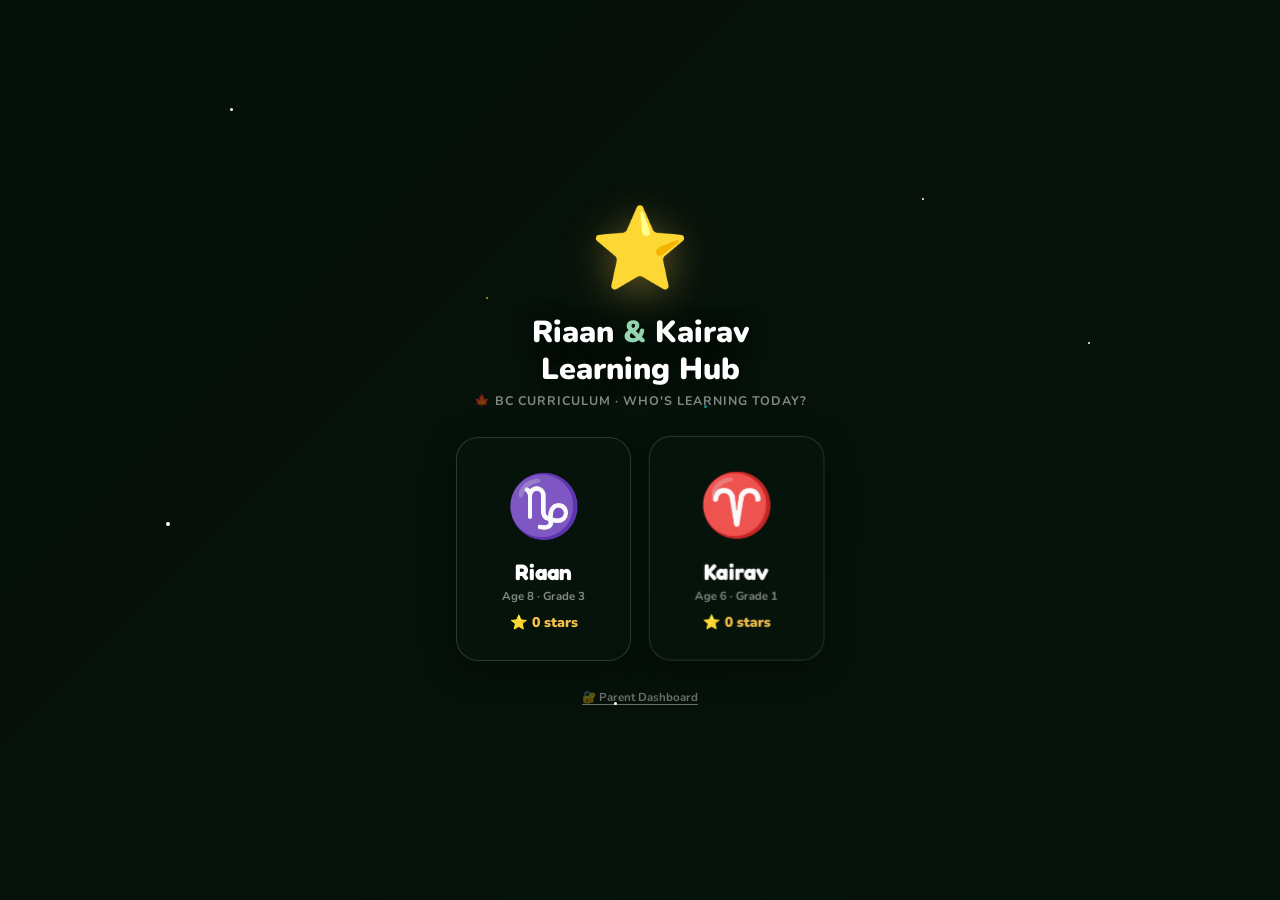
==== index.html @ 85d710cf "Remove dead legacy overlays, fix garden legend 404s, drop stale Math-duel.html - #pin and #pdash ove" ====
<!DOCTYPE html>
<html lang="en">
<head>
<meta charset="UTF-8">
<meta name="viewport" content="width=device-width, initial-scale=1.0">
<title>Riaan & Kairav Learning Hub</title>
<!-- Fonts: Nunito (body) + Fredoka (display/titles) -->
<link href="https://fonts.googleapis.com/css2?family=Nunito:wght@400;600;700;800;900&family=Fredoka:wght@400;500;600;700&display=swap" rel="stylesheet">
<!-- GSAP for spring animations + stagger -->
<script src="https://cdnjs.cloudflare.com/ajax/libs/gsap/3.12.5/gsap.min.js"></script>
<!-- canvas-confetti for celebration moments -->
<script src="https://cdn.jsdelivr.net/npm/canvas-confetti@1.9.3/dist/confetti.browser.min.js"></script>
<!-- CountUp for animated star/number counters -->
<script src="https://cdn.jsdelivr.net/npm/countup.js@2.8.0/dist/countUp.umd.js"></script>
<style>
:root {
  --sb:#0D2B1F;--teal:#2BBFB8;--teal2:#1A9990;
  --cream:#FBF7EF;--warm:#FFFCF5;--purple:#7C5CBF;
  --amber:#F6C04A;--amber2:#E8A020;--orange:#F07830;
  --pink:#E8457A;--red:#E84545;--green:#27AE60;
  --blue:#4A90D9;--text:#1A2B22;--mid:#4A6355;--light:#8AA898;
  --r:16px;--shadow:0 4px 20px rgba(0,0,0,0.25);
  --gc:rgba(12,28,18,0.58);--gb:rgba(255,255,255,0.11);--gblur:blur(14px);
}
*{box-sizing:border-box;margin:0;padding:0;-webkit-tap-highlight-color:transparent}
html,body{height:100%;overflow:hidden;font-family:'Nunito',sans-serif;color:#fff}
body{background:#0a1a10}

.bg-layer{position:fixed;inset:0;z-index:0;background-size:cover;background-position:center;background-repeat:no-repeat;transition:background-image 0.5s ease}
.bg-layer::after{content:'';position:absolute;inset:0;background:linear-gradient(135deg,rgba(4,12,6,0.48) 0%,rgba(4,12,6,0.22) 100%)}
.shell{display:flex;height:100vh;width:100vw;overflow:hidden;position:relative;z-index:1}

/* SIDEBAR */
/* ── SIDEBAR ─────────────────────────────────────── */
.sidebar{
  width:190px;min-width:190px;
  background:rgba(6,18,10,0.52);
  backdrop-filter:blur(22px);-webkit-backdrop-filter:blur(22px);
  border-right:1px solid rgba(255,255,255,0.07);
  box-shadow:2px 0 24px rgba(0,0,0,0.28),inset -1px 0 0 rgba(43,191,184,0.1);
  display:flex;flex-direction:column;position:relative;z-index:10;
}
/* subtle top-to-bottom inner gradient so top feels lighter */
.sidebar::before{
  content:'';position:absolute;inset:0;pointer-events:none;
  background:linear-gradient(180deg,rgba(43,191,184,0.06) 0%,transparent 40%,rgba(0,0,0,0.12) 100%);
  z-index:0;
}
.sb-stars{position:absolute;top:0;left:0;right:0;height:250px;pointer-events:none;z-index:1}
.star-dot{position:absolute;border-radius:50%;background:#fff;animation:twinkle var(--d,3s) ease-in-out infinite var(--dl,0s)}
@keyframes twinkle{0%,100%{opacity:.2;transform:scale(1)}50%{opacity:.9;transform:scale(1.5)}}
.sb-logo{position:relative;z-index:2;padding:20px 16px 16px;text-align:center}
.sb-logo-title{font-size:.72rem;font-weight:900;color:#fff;letter-spacing:1px;text-transform:uppercase;line-height:1.3}
.sb-logo-sub{font-size:.52rem;color:rgba(255,255,255,.38);font-weight:700;margin-top:2px}

/* NAV */
.sb-nav{position:relative;z-index:2;padding:6px 10px;flex:1;display:flex;flex-direction:column;gap:4px}
.nav-it{
  display:flex;align-items:center;gap:10px;
  padding:9px 11px;border-radius:14px;cursor:pointer;
  transition:all .22s;position:relative;
}
.nav-it:hover{background:rgba(255,255,255,.08);transform:translateX(2px)}
.nav-it.active{
  background:linear-gradient(135deg,rgba(26,153,144,.55),rgba(43,191,184,.45));
  backdrop-filter:blur(8px);
  box-shadow:0 4px 18px rgba(43,191,184,.22),inset 0 1px 0 rgba(255,255,255,.12);
}
.nav-it.active::before{
  content:'';position:absolute;left:0;top:20%;bottom:20%;
  width:3px;border-radius:0 3px 3px 0;
  background:linear-gradient(180deg,#2BBFB8,#1A9990);
  box-shadow:0 0 8px rgba(43,191,184,.6);
}
/* coloured icon boxes */
.nav-it .ni{
  width:30px;height:30px;border-radius:9px;
  display:flex;align-items:center;justify-content:center;
  font-size:1rem;flex-shrink:0;
  background:var(--ni-bg,rgba(255,255,255,.1));
  box-shadow:0 2px 8px rgba(0,0,0,.2);
  transition:transform .2s;
}
.nav-it:hover .ni{transform:scale(1.1)}
.nav-it.active .ni{box-shadow:0 2px 12px var(--ni-glow,rgba(43,191,184,.4))}
.nav-it .nl{font-size:.78rem;font-weight:800;color:rgba(255,255,255,.5);transition:color .2s}
.nav-it:hover .nl{color:rgba(255,255,255,.8)}
.nav-it.active .nl{color:#fff;text-shadow:0 1px 8px rgba(43,191,184,.3)}
.nb{margin-left:auto;background:var(--red);color:#fff;font-size:.52rem;font-weight:900;border-radius:99px;padding:2px 5px}

/* TARA BOX in sidebar */
.sb-tara{
  position:relative;z-index:2;margin:0 10px 8px;padding:12px;
  background:linear-gradient(135deg,rgba(246,192,74,.15),rgba(240,120,48,.1));
  border:1px solid rgba(246,192,74,.25);
  border-radius:16px;cursor:pointer;
  box-shadow:0 4px 16px rgba(246,192,74,.1),inset 0 1px 0 rgba(255,255,255,.08);
  transition:all .2s;
}
.sb-tara:hover{background:linear-gradient(135deg,rgba(246,192,74,.22),rgba(240,120,48,.16));transform:translateY(-1px)}
.tara-icon{font-size:1.9rem;display:block;text-align:center;animation:taraFloat 3s ease-in-out infinite;filter:drop-shadow(0 4px 10px rgba(246,192,74,.5))}
@keyframes taraFloat{0%,100%{transform:translateY(0) rotate(-3deg)}50%{transform:translateY(-6px) rotate(3deg)}}
.tara-lbl{font-size:.56rem;font-weight:900;color:var(--amber);text-align:center;margin-top:4px;text-transform:uppercase;letter-spacing:.6px}
.tara-msg{font-size:.63rem;font-weight:700;color:rgba(255,255,255,.72);text-align:center;margin-top:3px;line-height:1.45}

/* PARENT BUTTONS at bottom */
.sb-parent{
  position:relative;z-index:2;margin:0 10px 6px;padding:9px 12px;
  background:rgba(255,255,255,.07);border:1px solid rgba(255,255,255,.1);
  border-radius:12px;display:flex;align-items:center;gap:8px;
  cursor:pointer;transition:all .2s;
}
.sb-parent:hover{background:rgba(255,255,255,.13);transform:translateX(2px)}
.sb-parent span{font-size:.65rem;font-weight:800;color:rgba(255,255,255,.5)}

/* MAIN */
.main{flex:1;display:flex;flex-direction:column;overflow:hidden;min-width:0;position:relative;z-index:5}
.topbar{display:flex;align-items:center;justify-content:space-between;padding:14px 22px 10px;background:rgba(6,18,10,0.6);backdrop-filter:var(--gblur);-webkit-backdrop-filter:var(--gblur);border-bottom:1px solid rgba(255,255,255,.07);flex-shrink:0;gap:12px;position:relative;z-index:50}
.tb-left h1{font-size:1.4rem;font-weight:900;color:#fff;line-height:1.1;text-shadow:0 2px 10px rgba(0,0,0,.4)}
.tb-left p{font-size:.75rem;font-weight:700;color:rgba(255,255,255,.55);margin-top:1px}
.tb-right{display:flex;align-items:center;gap:9px}
/* ── REWARD SYSTEM ──────────────────────────────────── */

/* Goal Hero Banner */
.goal-hero{
  background:linear-gradient(135deg,rgba(8,30,16,.85),rgba(12,40,22,.9));
  border:1px solid rgba(246,192,74,.25);border-radius:20px;
  padding:0;overflow:hidden;position:relative;
  box-shadow:0 8px 32px rgba(0,0,0,.4),0 0 0 1px rgba(246,192,74,.1);
}
.goal-hero-img{
  position:absolute;inset:0;
  background-size:cover;background-position:center;
  opacity:.18;filter:blur(2px);
}
.goal-hero-body{position:relative;z-index:2;padding:20px 22px;display:flex;align-items:center;gap:18px}
.goal-hero-thumb{
  width:88px;height:78px;border-radius:14px;overflow:hidden;flex-shrink:0;
  background:rgba(255,255,255,.08);display:flex;align-items:center;justify-content:center;
  font-size:2.5rem;border:2px solid rgba(246,192,74,.25);
  box-shadow:0 4px 16px rgba(0,0,0,.4);
}
.goal-hero-thumb img{width:100%;height:100%;object-fit:cover}
.goal-hero-inf{flex:1;min-width:0}
.goal-hero-tag{font-size:.58rem;font-weight:900;color:var(--amber);text-transform:uppercase;letter-spacing:1px;margin-bottom:4px}
.goal-hero-name{font-size:1.15rem;font-weight:900;color:#fff;line-height:1.2;margin-bottom:2px}
.goal-hero-cost{font-size:.72rem;font-weight:700;color:rgba(255,255,255,.5);margin-bottom:10px}
.goal-hero-bar-bg{height:10px;background:rgba(255,255,255,.1);border-radius:99px;overflow:hidden;margin-bottom:5px}
.goal-hero-bar{height:100%;border-radius:99px;background:linear-gradient(90deg,var(--amber2),var(--amber));transition:width 1s cubic-bezier(.34,1.56,.64,1);position:relative}
.goal-hero-bar::after{content:'';position:absolute;right:0;top:0;bottom:0;width:20px;background:rgba(255,255,255,.4);border-radius:99px;animation:shimmer 1.5s ease-in-out infinite}
.goal-hero-pct{display:flex;justify-content:space-between;font-size:.68rem;font-weight:800}
.goal-hero-pct span:first-child{color:var(--amber)}
.goal-hero-pct span:last-child{color:rgba(255,255,255,.4)}
.goal-hero-switch{flex-shrink:0;text-align:center}
.goal-hero-stars{font-size:1.5rem;font-weight:900;color:var(--amber);line-height:1;margin-bottom:2px}
.goal-hero-slbl{font-size:.58rem;font-weight:700;color:rgba(255,255,255,.4)}
.goal-switch-btn{margin-top:8px;padding:6px 12px;border:1px solid rgba(255,255,255,.15);border-radius:99px;background:rgba(255,255,255,.07);color:rgba(255,255,255,.6);font-family:'Nunito',sans-serif;font-size:.62rem;font-weight:800;cursor:pointer;transition:all .2s;white-space:nowrap}
.goal-switch-btn:hover{background:rgba(255,255,255,.14);color:#fff}
.goal-celebrate{position:absolute;inset:0;z-index:10;display:none;align-items:center;justify-content:center;background:rgba(0,0,0,.6);backdrop-filter:blur(8px);border-radius:20px;flex-direction:column;gap:8px}
.goal-celebrate.show{display:flex}

/* Weekend deal badge */
.rc-weekend{position:absolute;top:7px;right:7px;background:linear-gradient(135deg,#E8457A,#F07830);color:#fff;font-size:.48rem;font-weight:900;border-radius:99px;padding:2px 7px;text-transform:uppercase;letter-spacing:.3px;animation:wkPulse 1.5s ease-in-out infinite}
@keyframes wkPulse{0%,100%{box-shadow:0 0 0 0 rgba(232,69,122,.4)}50%{box-shadow:0 0 0 4px rgba(232,69,122,0)}}

/* Limited time countdown on card */
.rc-limited-timer{font-size:.55rem;font-weight:800;color:var(--orange);margin-bottom:5px;display:flex;align-items:center;justify-content:center;gap:3px}

/* Star request button */
.star-req-btn{
  width:100%;padding:13px;border:1.5px dashed rgba(246,192,74,.35);
  border-radius:var(--r);background:rgba(246,192,74,.06);
  color:var(--amber);font-family:'Nunito',sans-serif;font-size:.82rem;
  font-weight:800;cursor:pointer;transition:all .2s;
  display:flex;align-items:center;justify-content:center;gap:8px;
}
.star-req-btn:hover{background:rgba(246,192,74,.12);border-color:rgba(246,192,74,.55)}

/* Wish request button */
.wish-req-btn{
  width:100%;padding:11px;border:1.5px dashed rgba(43,191,184,.3);
  border-radius:var(--r);background:rgba(43,191,184,.06);
  color:var(--teal);font-family:'Nunito',sans-serif;font-size:.78rem;
  font-weight:800;cursor:pointer;transition:all .2s;
  display:flex;align-items:center;justify-content:center;gap:7px;
}
.wish-req-btn:hover{background:rgba(43,191,184,.12);border-color:rgba(43,191,184,.5)}

/* Weekend deals banner */
.weekend-banner{
  background:linear-gradient(135deg,rgba(232,69,122,.2),rgba(240,120,48,.15));
  border:1px solid rgba(232,69,122,.3);border-radius:var(--r);
  padding:14px 18px;display:flex;align-items:center;gap:14px;
  animation:wkPulse 2s ease-in-out infinite;
}
.wb-ico{font-size:1.8rem;flex-shrink:0}
.wb-inf{flex:1}
.wb-ttl{font-size:.82rem;font-weight:900;color:#fff;margin-bottom:2px}
.wb-sub{font-size:.66rem;font-weight:700;color:rgba(255,255,255,.55)}
.wb-time{font-size:.72rem;font-weight:900;color:var(--pink)}

/* Notification bell badge */
.notif-count{position:absolute;top:-2px;right:-2px;width:16px;height:16px;border-radius:50%;background:var(--red);color:#fff;font-size:.48rem;font-weight:900;display:flex;align-items:center;justify-content:center;border:2px solid rgba(0,0,0,.3)}

/* Notification dropdown */
.notif-dropdown{
  position:absolute;top:calc(100% + 8px);right:0;
  background:rgba(8,24,14,.97);backdrop-filter:blur(18px);
  border:1px solid rgba(255,255,255,.1);border-radius:16px;
  width:300px;max-height:400px;overflow-y:auto;
  box-shadow:0 12px 36px rgba(0,0,0,.5);display:none;z-index:100;
}
.notif-dropdown.open{display:block}
.notif-dropdown::-webkit-scrollbar{width:3px}
.notif-dropdown::-webkit-scrollbar-thumb{background:rgba(255,255,255,.12);border-radius:99px}
.nd-hdr{padding:12px 16px 8px;display:flex;align-items:center;justify-content:space-between;border-bottom:1px solid rgba(255,255,255,.07)}
.nd-ttl{font-size:.78rem;font-weight:900;color:#fff}
.nd-clear{font-size:.62rem;font-weight:700;color:var(--teal);cursor:pointer}
.nd-item{display:flex;align-items:flex-start;gap:10px;padding:11px 16px;border-bottom:1px solid rgba(255,255,255,.05);transition:background .15s;cursor:pointer}
.nd-item:hover{background:rgba(255,255,255,.05)}
.nd-item.unread{background:rgba(43,191,184,.06)}
.nd-item:last-child{border-bottom:none}
.nd-ico{font-size:1.1rem;flex-shrink:0;margin-top:1px}
.nd-msg{font-size:.72rem;font-weight:700;color:rgba(255,255,255,.8);line-height:1.4;flex:1}
.nd-time{font-size:.58rem;font-weight:700;color:rgba(255,255,255,.3);margin-top:2px}
.nd-empty{padding:20px;text-align:center;font-size:.75rem;font-weight:700;color:rgba(255,255,255,.3)}

/* Redemption confirm popup */
.redeem-popup-cost{font-size:2rem;font-weight:900;color:var(--amber);text-align:center;margin:10px 0}
.redeem-popup-bal{font-size:.72rem;font-weight:700;color:rgba(255,255,255,.45);text-align:center;margin-bottom:14px}
.redeem-popup-after{font-size:.78rem;font-weight:800;color:var(--teal);text-align:center;margin-bottom:18px}
/* ── PROFILE ENHANCEMENTS ──────────────────────────── */
.week-stat{background:rgba(255,255,255,.05);border:1px solid rgba(255,255,255,.08);border-radius:12px;padding:12px;text-align:center;transition:all .2s}
.week-stat:hover{background:rgba(255,255,255,.09)}
.week-stat-val{font-size:1.4rem;font-weight:900;color:#fff;line-height:1}
.week-stat-lbl{font-size:.58rem;font-weight:700;color:rgba(255,255,255,.4);margin-top:4px}
.week-stat-change{font-size:.6rem;font-weight:800;margin-top:3px}
.week-stat-change.up{color:#52D08A}.week-stat-change.down{color:#F07070}.week-stat-change.same{color:rgba(255,255,255,.3)}
.subj-perf-card{border-radius:12px;padding:13px;text-align:center;position:relative;overflow:hidden}
.subj-perf-card.best{background:linear-gradient(135deg,rgba(39,174,96,.2),rgba(39,174,96,.08));border:1px solid rgba(39,174,96,.25)}
.subj-perf-card.improved{background:linear-gradient(135deg,rgba(43,191,184,.2),rgba(43,191,184,.08));border:1px solid rgba(43,191,184,.25)}
.subj-perf-card.practice{background:linear-gradient(135deg,rgba(246,192,74,.15),rgba(246,192,74,.06));border:1px solid rgba(246,192,74,.2)}
.subj-perf-card.fav{background:linear-gradient(135deg,rgba(232,69,122,.15),rgba(232,69,122,.06));border:1px solid rgba(232,69,122,.2)}
.spc-tag{font-size:.52rem;font-weight:900;text-transform:uppercase;letter-spacing:.8px;margin-bottom:6px}
.subj-perf-card.best .spc-tag{color:#52D08A}.subj-perf-card.improved .spc-tag{color:var(--teal)}.subj-perf-card.practice .spc-tag{color:var(--amber)}.subj-perf-card.fav .spc-tag{color:var(--pink)}
.spc-icon{font-size:1.6rem;margin-bottom:4px;display:block}.spc-name{font-size:.78rem;font-weight:900;color:#fff}.spc-score{font-size:.65rem;font-weight:700;color:rgba(255,255,255,.5);margin-top:2px}
.perf-pill{display:inline-flex;align-items:center;gap:5px;padding:4px 10px;border-radius:99px;font-size:.65rem;font-weight:800}
.perf-pill.strong{background:rgba(39,174,96,.18);color:#52D08A;border:1px solid rgba(39,174,96,.25)}
.perf-pill.growing{background:rgba(246,192,74,.18);color:var(--amber);border:1px solid rgba(246,192,74,.25)}
.perf-pill.needs{background:rgba(232,69,69,.14);color:#FF9090;border:1px solid rgba(232,69,69,.2)}
.stat-ring-wrap{text-align:center}
.stat-ring-label{font-size:.65rem;font-weight:800;color:rgba(255,255,255,.6);margin-top:5px}
.stat-ring-val{font-size:.7rem;font-weight:900;margin-top:1px}
.trophy-card{text-align:center;padding:10px 6px;border-radius:12px;transition:all .2s;cursor:default;position:relative}
.trophy-card.earned{background:rgba(255,255,255,.06);border:1px solid rgba(255,255,255,.1)}
.trophy-card.earned:hover{transform:translateY(-4px);background:rgba(255,255,255,.1);box-shadow:0 8px 24px rgba(0,0,0,.3)}
.trophy-card.locked{background:rgba(255,255,255,.02);border:1px solid rgba(255,255,255,.05);opacity:.4;filter:grayscale(85%)}
.trophy-img{width:56px;height:56px;object-fit:contain;display:block;margin:0 auto 6px;filter:drop-shadow(0 4px 8px rgba(0,0,0,.4))}
.trophy-card.earned .trophy-img{filter:drop-shadow(0 4px 12px rgba(246,192,74,.45))}
.trophy-name{font-size:.6rem;font-weight:900;color:#fff;line-height:1.2}.trophy-desc{font-size:.52rem;font-weight:700;color:rgba(255,255,255,.35);margin-top:2px;line-height:1.3}.trophy-date{font-size:.5rem;font-weight:700;color:var(--amber);margin-top:3px}
.journey-tl{display:flex;gap:0;align-items:flex-start;padding:8px 4px 4px;min-width:max-content}
.tl-item{display:flex;flex-direction:column;align-items:center;width:90px;position:relative}
.tl-item:not(:last-child)::after{content:'';position:absolute;top:16px;left:calc(50% + 16px);width:calc(100% - 32px);height:2px;background:rgba(255,255,255,.1)}
.tl-dot{width:32px;height:32px;border-radius:50%;display:flex;align-items:center;justify-content:center;font-size:.9rem;flex-shrink:0;z-index:1;box-shadow:0 2px 8px rgba(0,0,0,.3)}
.tl-dot.join{background:linear-gradient(135deg,var(--teal2),var(--teal))}.tl-dot.level{background:linear-gradient(135deg,var(--green),#52D08A)}.tl-dot.badge{background:linear-gradient(135deg,var(--amber2),var(--amber))}.tl-dot.streak{background:linear-gradient(135deg,#F07830,var(--orange))}.tl-dot.perfect{background:linear-gradient(135deg,var(--purple),#A88AE8)}
.tl-label{font-size:.58rem;font-weight:800;color:#fff;text-align:center;margin-top:6px;line-height:1.3}.tl-date{font-size:.5rem;font-weight:700;color:rgba(255,255,255,.3);text-align:center;margin-top:2px}
.streak-ms-next{font-size:.7rem;font-weight:700;color:rgba(255,255,255,.5);margin-bottom:8px}
.streak-ms-bar{height:8px;background:rgba(255,255,255,.08);border-radius:99px;overflow:hidden;margin:6px 0}
.streak-ms-fill{height:100%;border-radius:99px;background:linear-gradient(90deg,#F07830,var(--amber));transition:width .8s}
.streak-ms-badges{display:flex;gap:8px;margin-top:10px;flex-wrap:wrap}
.streak-ms-badge{display:flex;align-items:center;gap:5px;font-size:.62rem;font-weight:800;padding:4px 9px;border-radius:99px;background:rgba(255,255,255,.06)}
.streak-ms-badge.earned-badge{background:rgba(246,192,74,.15);color:var(--amber)}.streak-ms-badge.locked-badge{color:rgba(255,255,255,.3)}

/* ── FREDOKA DISPLAY FONT ────────────────────────────────── */
/* Applied to titles, big numbers, card headings, star counts */
.h-name, .ps-nm, .ph-nm, .ko-name, .qt-phase-name,
.week-stat-val, .ko-stat-val, .goal-hero-stars,
.tb-left h1, .card-ttl, .lvl-title, .j-ttl,
.qt-num-badge, .sc-val, .trophy-name,
.quiz-q-txt, .qr-score-num, .lh-num,
h1, h2, h3 {
  font-family: 'Fredoka', 'Nunito', sans-serif !important;
  letter-spacing: 0.2px;
}
/* Star/number counters get Fredoka too */
#h-stars, #r-bal, .goal-hero-stars, .ko-stat-val,
.week-stat-val, .qt-dp-val, #pp-str, #pp-bad, #pp-lv {
  font-family: 'Fredoka', 'Nunito', sans-serif !important;
}

/* ── GSAP ANIMATION CLASSES ─────────────────────────────── */
/* Cards start invisible — GSAP fades/slides them in */
.gsap-card-init { opacity: 0; transform: translateY(24px); }
.gsap-pop-init  { opacity: 0; transform: scale(0.8); }

/* 3D tilt on subject cards — set by JS via inline style */
.scard, .lscard { transform-style: preserve-3d; will-change: transform; }

/* Pulse ring that GSAP scales on star earn */
.star-pulse-ring {
  position: fixed; pointer-events: none; z-index: 9999;
  width: 60px; height: 60px; border-radius: 50%;
  border: 3px solid var(--amber);
  transform: scale(0); opacity: 0;
}

/* Floating +N star label that flies up on earn */
.star-earn-label {
  position: fixed; pointer-events: none; z-index: 9999;
  font-family: 'Fredoka', sans-serif;
  font-size: 1.4rem; font-weight: 700;
  color: var(--amber);
  text-shadow: 0 2px 8px rgba(0,0,0,.5);
  opacity: 0;
}

/* ── KID PIN SCREEN ──────────────────────────────── */
#kidPin{position:fixed;inset:0;z-index:1100;background:rgba(4,14,8,.88);backdrop-filter:blur(22px);display:none;flex-direction:column;align-items:center;justify-content:center;gap:18px}
.kp-av{width:80px;height:80px;border-radius:50%;border:3px solid rgba(255,255,255,.18);overflow:hidden;display:flex;align-items:center;justify-content:center;font-size:3rem;background:rgba(40,56,112,.45);box-shadow:0 0 0 6px rgba(255,255,255,.06),0 8px 24px rgba(0,0,0,.4)}
.kp-av img{width:100%;height:100%;object-fit:cover}
.kp-name{font-size:1.5rem;font-weight:900;color:#fff;text-align:center}
.kp-sub{font-size:.72rem;font-weight:700;color:rgba(255,255,255,.4);text-align:center;margin-top:-10px}
.kp-dots{display:flex;gap:14px}
.kp-dot{width:14px;height:14px;border-radius:50%;border:2px solid rgba(255,255,255,.2);transition:all .2s}
.kp-dot.on{background:var(--amber);border-color:var(--amber);box-shadow:0 0 8px rgba(246,192,74,.5)}
.kp-kp{display:grid;grid-template-columns:repeat(3,1fr);gap:10px;width:220px}
.kp-k{aspect-ratio:1;border-radius:50%;background:rgba(255,255,255,.09);border:1.5px solid rgba(255,255,255,.12);color:#fff;font-family:'Nunito',sans-serif;font-size:1.3rem;font-weight:800;cursor:pointer;display:flex;align-items:center;justify-content:center;transition:all .18s}
.kp-k:hover{background:rgba(255,255,255,.18);transform:scale(1.08)}
.kp-k:active{transform:scale(.95)}
.kp-err{color:#FF6B6B;font-size:.78rem;font-weight:800;min-height:20px;text-align:center}
.kp-err.shake{animation:kpShake .4s ease}
@keyframes kpShake{0%,100%{transform:translateX(0)}20%,60%{transform:translateX(-8px)}40%,80%{transform:translateX(8px)}}
.kp-back{font-size:.7rem;font-weight:700;color:rgba(255,255,255,.35);cursor:pointer;text-decoration:underline;text-underline-offset:3px;margin-top:4px}
.kp-back:hover{color:rgba(255,255,255,.6)}

/* ── TOPBAR PLAYER CHIP DROPDOWN ────────────────── */
.player-chip{display:flex;align-items:center;gap:7px;background:rgba(255,255,255,.1);border:1.5px solid rgba(255,255,255,.18);backdrop-filter:blur(8px);border-radius:99px;padding:5px 13px 5px 7px;cursor:pointer;position:relative;user-select:none}
.player-chip:hover{background:rgba(255,255,255,.16)}
.pc-av{width:28px;height:28px;border-radius:50%;background:rgba(43,191,184,.2);display:flex;align-items:center;justify-content:center;font-size:.95rem;overflow:hidden;flex-shrink:0}
.pc-av img{width:100%;height:100%;object-fit:cover}
.pc-nm{font-size:.78rem;font-weight:900;color:#fff}
.pc-arrow{font-size:.6rem;color:rgba(255,255,255,.45);margin-left:2px;transition:transform .2s}
.player-chip.open .pc-arrow{transform:rotate(180deg)}
.chip-dropdown{position:absolute;top:calc(100% + 8px);right:0;background:rgba(8,24,14,.96);backdrop-filter:blur(18px);border:1px solid rgba(255,255,255,.1);border-radius:14px;min-width:190px;overflow:hidden;box-shadow:0 12px 36px rgba(0,0,0,.45);display:none;z-index:100}
.player-chip.open .chip-dropdown{display:block}
.chip-dd-item{display:flex;align-items:center;gap:9px;padding:11px 14px;cursor:pointer;transition:background .15s;font-size:.78rem;font-weight:700;color:rgba(255,255,255,.7)}
.chip-dd-item:hover{background:rgba(255,255,255,.08);color:#fff}
.chip-dd-item .dd-ico{width:26px;height:26px;border-radius:50%;display:flex;align-items:center;justify-content:center;font-size:.9rem;flex-shrink:0;overflow:hidden;background:rgba(255,255,255,.1)}
.chip-dd-item .dd-ico img{width:100%;height:100%;object-fit:cover}
.chip-dd-sep{height:1px;background:rgba(255,255,255,.07);margin:2px 0}

/* ── TASK SEARCH ──────────────────────────────────── */
.task-search{display:flex;align-items:center;gap:9px;background:rgba(255,255,255,.07);border:1.5px solid rgba(255,255,255,.1);border-radius:99px;padding:8px 14px;margin-bottom:12px;transition:border-color .2s}
.task-search:focus-within{border-color:rgba(43,191,184,.4)}
.task-search input{flex:1;border:none;outline:none;background:transparent;font-family:'Nunito',sans-serif;font-size:.82rem;font-weight:700;color:#fff}
.task-search input::placeholder{color:rgba(255,255,255,.28)}
.task-search-clear{background:none;border:none;color:rgba(255,255,255,.3);cursor:pointer;font-size:.9rem;padding:0;display:none}
.task-search-clear.show{display:block}

/* ── AVATAR UPLOAD ──────────────────────────────── */
.ph-ring{width:96px;height:96px;border-radius:50%;border:2px solid rgba(255,255,255,.18);background:rgba(40,56,112,.45);display:flex;align-items:center;justify-content:center;font-size:3.3rem;flex-shrink:0;box-shadow:0 0 0 7px rgba(255,255,255,.05),0 8px 30px rgba(0,0,0,.4);position:relative;z-index:2;cursor:pointer;overflow:hidden;transition:all .2s}
.ph-ring:hover .ph-ring-overlay{opacity:1}
.ph-ring img{width:100%;height:100%;object-fit:cover;position:absolute;inset:0}
.ph-ring-emoji{position:relative;z-index:1}
.ph-ring-overlay{position:absolute;inset:0;z-index:2;background:rgba(0,0,0,.5);display:flex;align-items:center;justify-content:center;font-size:.6rem;font-weight:900;color:#fff;opacity:0;transition:opacity .2s;border-radius:50%;flex-direction:column;gap:2px}

/* ── CHANGE PIN MODAL ────────────────────────────── */
#changePinModal{position:fixed;inset:0;z-index:1700;background:rgba(0,0,0,.7);backdrop-filter:blur(12px);display:none;align-items:center;justify-content:center;padding:20px}
#changePinModal.open{display:flex}
.cpm-box{background:rgba(8,24,14,.97);border:1px solid rgba(255,255,255,.1);border-radius:22px;padding:28px 24px;width:100%;max-width:360px;text-align:center}
.cpm-title{font-size:1.05rem;font-weight:900;color:#fff;margin-bottom:4px}
.cpm-sub{font-size:.72rem;color:rgba(255,255,255,.4);font-weight:700;margin-bottom:18px}
.cpm-step{display:none}.cpm-step.active{display:block}
.cpm-dots{display:flex;gap:12px;justify-content:center;margin:14px 0}
.cpm-dot{width:12px;height:12px;border-radius:50%;border:2px solid rgba(255,255,255,.2);transition:all .2s}
.cpm-dot.on{background:var(--teal);border-color:var(--teal)}
.cpm-kp{display:grid;grid-template-columns:repeat(3,1fr);gap:9px;width:210px;margin:0 auto}
.cpm-k{aspect-ratio:1;border-radius:50%;background:rgba(255,255,255,.08);border:1.5px solid rgba(255,255,255,.1);color:#fff;font-family:'Nunito',sans-serif;font-size:1.2rem;font-weight:800;cursor:pointer;display:flex;align-items:center;justify-content:center;transition:all .15s}
.cpm-k:hover{background:rgba(255,255,255,.16);transform:scale(1.07)}
.cpm-err{color:#FF6B6B;font-size:.75rem;font-weight:800;min-height:18px;margin-top:8px}
.cpm-success{color:#90FFB0;font-size:.85rem;font-weight:800;padding:12px 0}
.player-chip .pc-av{width:28px;height:28px;border-radius:50%;background:rgba(43,191,184,.2);display:flex;align-items:center;justify-content:center;font-size:.95rem}
.player-chip .pc-nm{font-size:.78rem;font-weight:900;color:#fff}
.notif-btn{width:36px;height:36px;border-radius:50%;background:rgba(255,255,255,.1);border:1.5px solid rgba(255,255,255,.15);display:flex;align-items:center;justify-content:center;font-size:1rem;cursor:pointer;position:relative}
.notif-dot{position:absolute;top:3px;right:3px;width:7px;height:7px;border-radius:50%;background:var(--red);border:2px solid rgba(0,0,0,.3)}
.page-scroll{flex:1;overflow-y:auto;overflow-x:hidden}
.page-scroll::-webkit-scrollbar{width:4px}
.page-scroll::-webkit-scrollbar-thumb{background:rgba(255,255,255,.12);border-radius:99px}
.screen{display:none}.screen.active{display:block}

/* GLASS CARD */
.card{background:var(--gc);backdrop-filter:var(--gblur);-webkit-backdrop-filter:var(--gblur);border:1px solid var(--gb);border-radius:var(--r);padding:18px;box-shadow:var(--shadow)}
.card-hdr{display:flex;align-items:center;justify-content:space-between;margin-bottom:14px}
.card-ttl{display:flex;align-items:center;gap:7px;font-size:.8rem;font-weight:900;color:#fff;text-transform:uppercase;letter-spacing:.5px}
.card-lnk{font-size:.68rem;font-weight:800;color:var(--teal);cursor:pointer}
.card-lnk:hover{text-decoration:underline}

/* PLAYER SELECT */
#ps{position:fixed;inset:0;z-index:1000;background-image:url('https://raw.githubusercontent.com/prachi8833/Learning-Hub/main/bg-beach-FirstPage.png');background-size:cover;background-position:center;display:flex;flex-direction:column;align-items:center;justify-content:center;gap:28px;padding:40px 24px}
#ps::before{content:'';position:absolute;inset:0;background:rgba(4,14,8,.5);z-index:0}
.ps-brand,.ps-cards,.ps-par{position:relative;z-index:2}
.ps-brand{text-align:center}
.ps-tara{font-size:5rem;display:block;animation:taraFloat 3s ease-in-out infinite;filter:drop-shadow(0 8px 20px rgba(246,192,74,.4));margin-bottom:10px}
.ps-title{font-size:1.9rem;font-weight:900;color:#fff;line-height:1.2;text-shadow:0 2px 20px rgba(0,0,0,.5)}
.ps-title span{color:#95D5B2}
.ps-sub{font-size:.78rem;color:rgba(255,255,255,.5);font-weight:700;margin-top:5px;letter-spacing:1px;text-transform:uppercase}
.ps-cards{display:flex;gap:18px}
.ps-card{width:175px;background:rgba(8,22,12,.62);border:1.5px solid rgba(255,255,255,.16);border-radius:22px;padding:28px 18px;text-align:center;cursor:pointer;transition:all .25s;backdrop-filter:blur(16px);box-shadow:0 8px 32px rgba(0,0,0,.35);position:relative;z-index:3;touch-action:manipulation;-webkit-tap-highlight-color:transparent;user-select:none}
.ps-card:hover{transform:scale(1.06) translateY(-4px)}
.ps-card.r:hover{background:rgba(43,191,184,.18);border-color:var(--teal);box-shadow:0 12px 40px rgba(43,191,184,.25)}
.ps-card.k:hover{background:rgba(124,92,191,.18);border-color:var(--purple);box-shadow:0 12px 40px rgba(124,92,191,.25)}
.ps-av{font-size:3.8rem;display:block;margin-bottom:10px}
.ps-nm{font-size:1.4rem;font-weight:900;color:#fff}
.ps-gr{font-size:.72rem;font-weight:700;color:rgba(255,255,255,.5);margin-top:3px}
.ps-st{font-size:.88rem;font-weight:900;color:var(--amber);margin-top:9px}
.ps-par{color:rgba(255,255,255,.4);font-size:.72rem;font-weight:700;cursor:pointer;text-decoration:underline;text-underline-offset:3px}
.ps-par:hover{color:rgba(255,255,255,.75)}

/* HOME HERO */
.hero{padding:28px 26px 18px;position:relative}
.h-tara{position:absolute;right:22px;top:14px;width:120px;height:120px;object-fit:contain;animation:taraFloat 3s ease-in-out infinite;filter:drop-shadow(0 8px 20px rgba(0,0,0,.4));z-index:2}
.hero-cnt{position:relative;z-index:2;max-width:calc(100% - 130px)}
.h-greet{font-size:.85rem;font-weight:700;color:rgba(255,255,255,.8);margin-bottom:3px}
.h-name{font-size:2rem;font-weight:900;color:#fff;line-height:1.1;text-shadow:0 2px 16px rgba(0,0,0,.35)}
.h-sub{font-size:.78rem;font-weight:700;color:rgba(255,255,255,.7);margin-top:5px}
.h-sub b{color:var(--amber)}

/* STATS */
.stats-row{display:flex;gap:12px;padding:0 22px;margin-top:12px}
.sc{flex:1;background:var(--gc);backdrop-filter:var(--gblur);border:1px solid var(--gb);border-radius:var(--r);padding:14px 16px;display:flex;align-items:center;gap:11px;box-shadow:var(--shadow)}
.sc-ico{width:42px;height:42px;border-radius:12px;display:flex;align-items:center;justify-content:center;font-size:1.3rem;flex-shrink:0}
.sc-val{font-size:1.7rem;font-weight:900;line-height:1;color:#fff}
.sc-lbl{font-size:.66rem;font-weight:700;color:rgba(255,255,255,.5);margin-top:1px}
.sc.stars .sc-ico{background:rgba(246,192,74,.15)}
.sc.streak .sc-ico{background:rgba(240,120,48,.15)}
.sc.badges .sc-ico{background:rgba(124,92,191,.15)}

/* HOME GRID */
.hgrid{display:grid;grid-template-columns:1fr 1fr 290px;gap:14px;padding:14px 22px 22px}
.goal-card{grid-column:1/-1;display:flex;align-items:center;gap:18px;position:relative;overflow:hidden}
.goal-card::before{content:'';position:absolute;top:0;left:0;bottom:0;width:4px;background:linear-gradient(180deg,var(--amber),var(--orange));border-radius:4px 0 0 4px}
.goal-thumb{width:76px;height:66px;border-radius:12px;background:rgba(255,255,255,.08);display:flex;align-items:center;justify-content:center;font-size:2.3rem;flex-shrink:0;overflow:hidden}
.goal-thumb img{width:100%;height:100%;object-fit:cover;border-radius:12px}
.goal-inf{flex:1;min-width:0}
.goal-tag{font-size:.6rem;font-weight:900;color:var(--orange);text-transform:uppercase;letter-spacing:1px;margin-bottom:3px}
.goal-ttl{font-size:1.1rem;font-weight:900;color:#fff}
.goal-st{font-size:.74rem;font-weight:700;color:rgba(255,255,255,.55);margin-top:1px}
.goal-bar-bg{height:9px;background:rgba(255,255,255,.1);border-radius:99px;overflow:hidden;margin:9px 0 4px}
.goal-bar{height:100%;border-radius:99px;background:linear-gradient(90deg,var(--amber2),var(--amber));transition:width .8s cubic-bezier(.34,1.56,.64,1);position:relative}
.goal-bar::after{content:'';position:absolute;right:0;top:0;bottom:0;width:18px;background:rgba(255,255,255,.4);border-radius:99px;animation:shimmer 1.5s ease-in-out infinite}
@keyframes shimmer{0%,100%{opacity:0}50%{opacity:1}}
.goal-pct{font-size:.68rem;font-weight:800;color:var(--amber);display:flex;justify-content:space-between}
.goal-msg{font-size:.76rem;font-weight:800;color:var(--teal);margin-left:18px;text-align:right;max-width:180px;font-style:italic;flex-shrink:0}

/* TODAY PLAN */
.t-block{margin-bottom:12px}
.t-blk-hdr{display:flex;align-items:center;gap:8px;margin-bottom:7px}
.t-blk-ico{width:30px;height:30px;border-radius:50%;display:flex;align-items:center;justify-content:center;font-size:.95rem}
.t-blk-ico.mo{background:rgba(246,192,74,.15)}.t-blk-ico.af{background:rgba(240,120,48,.15)}.t-blk-ico.ev{background:rgba(124,92,191,.15)}
.t-blk-lbl{font-size:.68rem;font-weight:900}
.t-blk-lbl.mo{color:var(--amber)}.t-blk-lbl.af{color:var(--orange)}.t-blk-lbl.ev{color:#B39DDB}
.t-blk-time{font-size:.58rem;font-weight:700;color:rgba(255,255,255,.35);margin-left:auto}
.t-row{display:flex;align-items:center;gap:9px;padding:7px 9px;border-radius:10px;cursor:pointer;transition:background .15s;margin-bottom:3px}
.t-row:hover{background:rgba(255,255,255,.07)}
.t-chk{width:22px;height:22px;border-radius:50%;border:2px solid rgba(255,255,255,.22);display:flex;align-items:center;justify-content:center;flex-shrink:0;font-size:.65rem;transition:all .2s}
.t-chk.done{background:var(--green);border-color:var(--green);color:#fff}
.t-chk.pend{border-color:var(--amber);background:rgba(246,192,74,.12)}
.t-ico{width:26px;height:26px;border-radius:7px;background:rgba(255,255,255,.09);display:flex;align-items:center;justify-content:center;font-size:.8rem;flex-shrink:0}
.t-nm{flex:1;font-size:.77rem;font-weight:700;color:rgba(255,255,255,.85)}
.t-nm.done{color:rgba(255,255,255,.35);text-decoration:line-through}
.t-st{font-size:.65rem;font-weight:900;color:var(--amber)}
.plan-foot{margin-top:8px;padding:9px 11px;background:rgba(255,255,255,.05);border:1px solid rgba(255,255,255,.07);border-radius:10px;display:flex;align-items:center;justify-content:space-between;cursor:pointer}
.plan-foot span{font-size:.72rem;font-weight:800;color:rgba(255,255,255,.55)}

/* PATH CARD */
.path-card{
  background:rgba(4,16,10,0.35);
  backdrop-filter:blur(2px);-webkit-backdrop-filter:blur(2px);
  border:1px solid rgba(43,191,184,.2);
  overflow:hidden;position:relative;
}
/* Ocean shimmer overlay inside the card */
.path-card::before{
  content:'';position:absolute;inset:0;pointer-events:none;z-index:0;
  background:
    linear-gradient(180deg,rgba(4,40,30,0.18) 0%,rgba(4,60,44,0.1) 50%,rgba(4,40,30,0.28) 100%);
}
.path-map{position:relative;height:210px;margin-top:8px;z-index:1}
/* SVG island map animations */
@keyframes iPulse{0%,100%{filter:drop-shadow(0 0 6px rgba(43,191,184,.5))}50%{filter:drop-shadow(0 0 14px rgba(43,191,184,.9))}}
@keyframes dotFlow{0%{stroke-dashoffset:200}100%{stroke-dashoffset:0}}
@keyframes islandFloat{0%,100%{transform:translateY(0)}50%{transform:translateY(-4px)}}
.isl-svg-wrap{cursor:pointer;transition:transform .2s}
.isl-svg-wrap:hover{transform:translateY(-4px) scale(1.06)}
.isl-svg-wrap.active-isl{animation:islandFloat 3s ease-in-out infinite}
.path-btn{width:100%;margin-top:10px;padding:11px;border:none;border-radius:13px;background:linear-gradient(135deg,var(--teal2),var(--teal));color:#fff;font-family:'Nunito',sans-serif;font-size:.82rem;font-weight:900;cursor:pointer;box-shadow:0 4px 14px rgba(43,191,184,.3);transition:all .2s;position:relative;z-index:2}
.path-btn:hover{transform:translateY(-2px)}

/* RIGHT COL */
.rcol{display:flex;flex-direction:column;gap:12px}
.wk-row{display:flex;align-items:center;gap:9px;margin-bottom:10px}
.wk-av{width:34px;height:34px;border-radius:50%;background:rgba(255,255,255,.08);display:flex;align-items:center;justify-content:center;font-size:1.1rem;border:1.5px solid rgba(255,255,255,.12)}
.wk-nm{font-size:.82rem;font-weight:800;color:#fff;flex:1}
.wk-st{font-size:.82rem;font-weight:900}
.wk-bar-bg{height:7px;background:rgba(255,255,255,.09);border-radius:99px;overflow:hidden;margin-top:4px}
.wk-bar{height:100%;border-radius:99px;transition:width .6s}
.tara-box{background:rgba(246,192,74,.1);border:1px solid rgba(246,192,74,.2);border-radius:var(--r);padding:14px 16px;display:flex;gap:11px;align-items:flex-start;backdrop-filter:var(--gblur)}
.tara-box-ico{font-size:1.8rem;flex-shrink:0;animation:taraFloat 3s ease-in-out infinite}
.tara-box-lbl{font-size:.56rem;font-weight:900;color:var(--amber);text-transform:uppercase;letter-spacing:.8px;margin-bottom:3px}
.tara-box-msg{font-size:.75rem;font-weight:700;color:rgba(255,255,255,.75);line-height:1.5}

/* ═══════════════════════════════════════════
   SUBJECT CARDS — shared style for Home + Learn
   ═══════════════════════════════════════════ */

/* Home grid wrapper */
.subj-card{grid-column:1/3}
.sg{display:grid;grid-template-columns:repeat(auto-fill,minmax(108px,1fr));gap:12px;margin-top:11px}

/* Each subject card — full-bleed image, ombre gradient border, no text label
   (the subject name is already printed on the artwork) */
.scard{
  position:relative;border-radius:16px;overflow:hidden;aspect-ratio:1/1.05;
  cursor:pointer;transition:transform .25s cubic-bezier(.34,1.56,.64,1),box-shadow .3s;
  background:rgba(8,20,12,.7);
  padding:2px;
}
.scard::before{
  content:'';position:absolute;inset:0;border-radius:16px;z-index:0;
  background:conic-gradient(from var(--ombre-angle,0deg),
    var(--sc-color,#2BBFB8) 0%,
    transparent 28%,
    transparent 72%,
    var(--sc-color,#2BBFB8) 100%);
  animation:ombreSpin 6s linear infinite;
  opacity:.55;
}
.scard::after{
  content:'';position:absolute;inset:2px;border-radius:14px;z-index:1;
  background:#0a1610;
}
@keyframes ombreSpin{
  from{--ombre-angle:0deg}
  to{--ombre-angle:360deg}
}
@property --ombre-angle{syntax:'<angle>';inherits:false;initial-value:0deg}
.scard:hover{transform:translateY(-6px) scale(1.03)}
.scard:hover::before{opacity:1;animation-duration:2.5s}

/* Image area — fills the whole card, name is baked into the art */
.scard-img{
  position:absolute;inset:2px;border-radius:14px;overflow:hidden;z-index:2;
}
.scard-img img{width:100%;height:100%;object-fit:cover;display:block;transition:transform .35s ease,filter .35s ease}
.scard:hover .scard-img img{transform:scale(1.1);filter:brightness(1.12)}
.scard-img-fallback{
  width:100%;height:100%;display:flex;align-items:center;justify-content:center;
  font-size:2.6rem;
  background:var(--sc-grad,linear-gradient(135deg,#1A9990,#2BBFB8));
}

/* Level pill — floats over bottom-right corner of the image, image has no text there */
.scard-pill{
  position:absolute;bottom:7px;right:7px;z-index:3;
  font-size:.56rem;font-weight:900;border-radius:99px;padding:3px 9px;
  background:rgba(4,12,8,.72);backdrop-filter:blur(6px);
  color:#fff;box-shadow:0 2px 8px rgba(0,0,0,.35);
  border:1px solid var(--sc-color,rgba(255,255,255,.2));
}

/* Thin progress sliver along the very bottom edge of the card */
.scard-pb{position:absolute;left:8px;right:8px;bottom:4px;height:3px;z-index:3;background:rgba(255,255,255,.18);border-radius:99px;overflow:hidden}
.scard-pf{height:100%;border-radius:99px;background:var(--sc-color,var(--teal));transition:width .6s}

/* "More" card */
.scard-more{display:flex;flex-direction:column;align-items:center;justify-content:center;aspect-ratio:1/1.05;background:rgba(255,255,255,.04);border-radius:16px;box-shadow:0 0 0 1px rgba(255,255,255,.07);cursor:pointer;transition:all .2s}
.scard-more:hover{background:rgba(255,255,255,.08);transform:translateY(-3px)}
.scard-more span{font-size:1.4rem;opacity:.5;margin-bottom:4px}
.scard-more p{font-size:.62rem;font-weight:800;color:rgba(255,255,255,.4)}

/* ═══════════════════════
   LEARN SCREEN subject cards (horizontal scroll)
   same ombre-border, image-only style
   ═══════════════════════ */
.isl-row{display:flex;gap:14px;overflow-x:auto;padding-bottom:12px;margin-top:11px;max-width:100%;scrollbar-width:thin;scrollbar-color:rgba(43,191,184,.45) rgba(255,255,255,.06)}
.isl-row::-webkit-scrollbar{height:6px;border-radius:99px}
.isl-row::-webkit-scrollbar-track{background:rgba(255,255,255,.06);border-radius:99px}
.isl-row::-webkit-scrollbar-thumb{background:rgba(43,191,184,.45);border-radius:99px}
.isl-row::-webkit-scrollbar-thumb:hover{background:rgba(43,191,184,.75)}

.lscard{
  flex-shrink:0;width:140px;height:148px;position:relative;border-radius:16px;
  cursor:pointer;transition:transform .25s cubic-bezier(.34,1.56,.64,1);
  padding:2px;
  z-index:0;
}
.lscard::before{
  content:'';position:absolute;inset:0;border-radius:16px;z-index:0;
  background:conic-gradient(from var(--ombre-angle,0deg),
    var(--sc-color,#2BBFB8) 0%,transparent 28%,transparent 72%,var(--sc-color,#2BBFB8) 100%);
  animation:ombreSpin 6s linear infinite;
  opacity:.55;
}
.lscard::after{content:'';position:absolute;inset:2px;border-radius:14px;z-index:1;background:#0a1610}
.lscard:hover{transform:translateY(-6px) scale(1.04)}
.lscard:hover::before{opacity:1;animation-duration:2.5s}
.lscard-img{position:absolute;inset:2px;border-radius:14px;overflow:hidden;z-index:2}
.lscard-img img{width:100%;height:100%;object-fit:cover;display:block;transition:transform .35s,filter .35s}
.lscard:hover .lscard-img img{transform:scale(1.1);filter:brightness(1.12)}
.lscard-img-fallback{width:100%;height:100%;display:flex;align-items:center;justify-content:center;font-size:2.2rem;background:var(--sc-grad,linear-gradient(135deg,#1A9990,#2BBFB8))}
.lscard-pill{
  position:absolute;bottom:7px;right:7px;z-index:3;
  font-size:.56rem;font-weight:900;border-radius:99px;padding:3px 9px;
  background:rgba(4,12,8,.72);backdrop-filter:blur(6px);
  color:#fff;box-shadow:0 2px 8px rgba(0,0,0,.35);
  border:1px solid var(--sc-color,rgba(255,255,255,.2));
}
.lscard-pb{position:absolute;left:8px;right:8px;bottom:4px;height:3px;z-index:3;background:rgba(255,255,255,.18);border-radius:99px;overflow:hidden}
.lscard-pf{height:100%;border-radius:99px;background:var(--sc-color,var(--teal))}

/* WISH LIST */
.wish-scroll{display:flex;gap:9px;overflow-x:auto;padding-bottom:3px;margin-top:11px}
.wish-scroll::-webkit-scrollbar{height:3px}
.wish-scroll::-webkit-scrollbar-thumb{background:rgba(255,255,255,.12);border-radius:99px}
.wi{flex-shrink:0;width:86px;text-align:center;cursor:pointer;transition:transform .2s}
.wi:hover{transform:translateY(-3px)}
.wi-img{width:78px;height:66px;border-radius:11px;background:rgba(255,255,255,.09);display:flex;align-items:center;justify-content:center;font-size:2rem;margin-bottom:5px;overflow:hidden;border:1.5px solid rgba(255,255,255,.1)}
.wi-img img{width:100%;height:100%;object-fit:cover;border-radius:10px}
.wi-nm{font-size:.6rem;font-weight:900;color:#fff;line-height:1.2}
.wi-co{font-size:.58rem;font-weight:800;color:var(--amber);margin-top:2px}
.wi.goal-active .wi-img{border-color:var(--teal);box-shadow:0 0 0 2px rgba(43,191,184,.35)}

/* ═══════════════════════
   TODAY'S QUEST TRAIL — visual path layout
   ═══════════════════════ */
.quest-trail-card{grid-column:1/3;grid-row:span 2;background:rgba(8,20,12,.55);position:relative;overflow:hidden}

.qt-trail-wrap{display:flex;flex-direction:column;gap:0;margin-top:8px}

/* Each row = left column (badge + line) + right column (card) */
.qt-row{display:flex;gap:12px;align-items:stretch;min-height:72px}

/* Left column: number badge on top, vertical line below */
.qt-left-col{
  display:flex;flex-direction:column;align-items:center;
  flex-shrink:0;width:44px;padding-top:2px;
}

/* Circular number badge */
.qt-num-badge{
  width:38px;height:38px;border-radius:50%;
  display:flex;align-items:center;justify-content:center;
  font-size:.82rem;font-weight:900;
  flex-shrink:0;z-index:2;position:relative;
  transition:all .3s;
}

/* Vertical connector line between stones */
.qt-vert-line{
  width:3px;flex:1;margin-top:4px;margin-bottom:4px;
  border-radius:99px;min-height:18px;
}
@keyframes qtConnFlow{
  from{background-position:0 0}
  to{background-position:0 16px}
}

/* Phase card — right side */
.qt-phase-card{
  flex:1;border-radius:16px;padding:12px 14px;
  display:flex;align-items:center;gap:12px;
  margin-bottom:10px;cursor:pointer;
  transition:transform .2s,box-shadow .2s;
}
.qt-phase-card:not([style*="opacity"]){cursor:pointer}
.qt-phase-card:hover:not([onclick=""]){transform:translateX(4px)}

/* Icon circle inside the card */
.qt-phase-icon{
  width:50px;height:50px;border-radius:50%;
  display:flex;align-items:center;justify-content:center;
  font-size:1.6rem;flex-shrink:0;
}
@keyframes qtFloat{0%,100%{transform:translateY(0)}50%{transform:translateY(-5px)}}
@keyframes qtPulseNum{0%,100%{box-shadow:0 0 0 0 rgba(246,192,74,.6)}60%{box-shadow:0 0 0 8px rgba(246,192,74,0)}}

/* Text body */
.qt-phase-body{flex:1;min-width:0}
.qt-phase-tag{font-size:.58rem;font-weight:900;text-transform:uppercase;letter-spacing:.7px;margin-bottom:2px}
.qt-phase-name{font-size:.9rem;font-weight:900;color:#fff;line-height:1.2}
.qt-phase-sub{font-size:.68rem;font-weight:700;color:rgba(255,255,255,.45);margin-top:2px}
.qt-phase-stars{font-size:.62rem;font-weight:800;color:var(--amber);margin-top:4px}

/* Action button */
.qt-phase-btn{
  flex-shrink:0;padding:8px 16px;border:none;border-radius:99px;
  font-family:'Nunito',sans-serif;font-size:.72rem;font-weight:900;
  cursor:pointer;transition:all .2s;white-space:nowrap;
}
.qt-phase-btn:hover{opacity:.85;transform:scale(1.05)}

/* Mini subject pills inside Phase 1 card */
.qt-mini-pills{display:flex;gap:5px;flex-wrap:wrap;margin-top:5px}
.qt-mini-pill{font-size:.55rem;font-weight:800;padding:2px 8px;border-radius:99px;display:flex;align-items:center;gap:3px}
.qt-mini-pill.done{background:rgba(39,174,96,.2);color:#52D08A;border:1px solid rgba(39,174,96,.3)}
.qt-mini-pill.todo{background:rgba(255,255,255,.07);color:rgba(255,255,255,.4);border:1px solid rgba(255,255,255,.1)}

/* Day progress bar */
.qt-day-progress{margin-top:6px;padding:12px 14px;border-radius:14px;background:rgba(246,192,74,.07);border:1px solid rgba(246,192,74,.18)}
.qt-dp-row{display:flex;justify-content:space-between;align-items:center;margin-bottom:7px}
.qt-dp-lbl{font-size:.7rem;font-weight:900;color:var(--amber)}
.qt-dp-val{font-size:.68rem;font-weight:800;color:rgba(255,255,255,.5)}
.qt-dp-bar-bg{height:8px;background:rgba(255,255,255,.1);border-radius:99px;overflow:hidden}
.qt-dp-bar{height:100%;border-radius:99px;background:linear-gradient(90deg,#E8A020,#F6C04A);transition:width .8s;position:relative}
.qt-dp-bar::after{content:'';position:absolute;right:0;top:0;bottom:0;width:14px;background:rgba(255,255,255,.4);border-radius:99px;animation:shimmer 1.5s ease-in-out infinite}
.qt-dp-hint{font-size:.6rem;font-weight:700;color:rgba(255,255,255,.35);margin-top:6px}

/* TODAY'S PLAN — now in sidebar, compact */
.plan-side-card .t-blk-time{display:none}
.plan-side-card .t-row{padding:5px 6px}
.plan-side-card .t-block{margin-bottom:8px}

/* ═══════════════════════
   LEARN TAB ENHANCEMENTS
   ═══════════════════════ */

/* Subject filter tabs */
.subj-filters{display:flex;gap:7px;margin-bottom:10px;flex-wrap:wrap}
.sf-tab{flex-shrink:0;padding:5px 13px;border-radius:99px;font-family:'Nunito',sans-serif;font-size:.68rem;font-weight:800;cursor:pointer;border:1.5px solid rgba(255,255,255,.1);background:rgba(255,255,255,.06);color:rgba(255,255,255,.5);transition:all .2s}
.sf-tab:hover{background:rgba(255,255,255,.11);color:rgba(255,255,255,.8)}
.sf-tab.active{background:rgba(43,191,184,.18);border-color:rgba(43,191,184,.45);color:var(--teal);box-shadow:0 2px 10px rgba(43,191,184,.15)}

/* "New" badge on subject cards */
.scard-new{position:absolute;top:6px;right:6px;z-index:10;background:linear-gradient(135deg,var(--amber2),var(--amber));color:#1A2B1E;font-size:.45rem;font-weight:900;border-radius:99px;padding:2px 6px;text-transform:uppercase;letter-spacing:.5px;box-shadow:0 2px 8px rgba(246,192,74,.4)}

/* ── GAME CARDS ─────────────────────────────────────────── */
.games-section{margin-top:18px}
.games-section .card-ttl{margin-bottom:4px}
.games-section .card-sub{font-size:.68rem;color:rgba(255,255,255,.38);font-weight:700;margin-bottom:12px}
.game-grid{display:grid;grid-template-columns:repeat(auto-fill,minmax(148px,1fr));gap:12px}
.gcard{position:relative;border-radius:18px;padding:16px 14px 14px;cursor:pointer;display:flex;flex-direction:column;gap:7px;transition:all .22s;text-decoration:none;touch-action:manipulation;-webkit-tap-highlight-color:transparent;user-select:none;overflow:hidden;border:1.5px solid rgba(255,255,255,.10)}
.gcard::before{content:'';position:absolute;inset:0;border-radius:17px;opacity:.13;background:var(--gc-accent);transition:opacity .22s}
.gcard:hover{transform:translateY(-3px) scale(1.03);border-color:var(--gc-accent)}
.gcard:hover::before{opacity:.22}
.gcard:active{transform:scale(.97)}
.gc-emoji{font-size:2rem;line-height:1;filter:drop-shadow(0 2px 6px rgba(0,0,0,.3))}
.gc-name{font-size:.78rem;font-weight:900;color:#fff;line-height:1.25}
.gc-desc{font-size:.62rem;color:rgba(255,255,255,.45);font-weight:700;line-height:1.3}
.gc-badge{position:absolute;top:8px;right:8px;font-size:.42rem;font-weight:900;border-radius:99px;padding:2px 6px;text-transform:uppercase;letter-spacing:.4px}
.gc-badge.new{background:linear-gradient(135deg,#F6C04A,#E8A020);color:#1A2B1E}
.gc-badge.hot{background:linear-gradient(135deg,#FF6B6B,#E03030);color:#fff}
.gc-badge.fav{background:linear-gradient(135deg,#2BBFB8,#1A8F8A);color:#fff}
@media(max-width:768px){.game-grid{grid-template-columns:repeat(3,1fr);gap:9px}.gcard{padding:12px 10px 10px}.gc-emoji{font-size:1.6rem}.gc-name{font-size:.7rem}.gc-desc{display:none}}

/* Tara suggestion banner */
.tara-suggest{display:flex;align-items:center;gap:13px;background:linear-gradient(135deg,rgba(43,191,184,.12),rgba(124,92,191,.1));border:1px solid rgba(43,191,184,.2);border-radius:14px;padding:13px 16px;margin-bottom:10px;position:relative;overflow:hidden;cursor:pointer;transition:all .2s}
.tara-suggest:hover{background:linear-gradient(135deg,rgba(43,191,184,.2),rgba(124,92,191,.18));transform:translateY(-2px)}
.tara-suggest::before{content:'';position:absolute;top:0;left:0;bottom:0;width:3px;background:linear-gradient(180deg,var(--teal),var(--purple));border-radius:3px 0 0 3px}
.ts-ico{font-size:2rem;flex-shrink:0;animation:taraFloat 3s ease-in-out infinite}
.ts-lbl{font-size:.55rem;font-weight:900;color:var(--teal);text-transform:uppercase;letter-spacing:.8px;margin-bottom:2px}
.ts-msg{font-size:.78rem;font-weight:800;color:#fff;line-height:1.4}
.ts-sub{font-size:.62rem;font-weight:700;color:rgba(255,255,255,.45);margin-top:2px}
.ts-btn{flex-shrink:0;padding:7px 14px;border:none;border-radius:10px;background:linear-gradient(135deg,var(--teal2),var(--teal));color:#fff;font-family:'Nunito',sans-serif;font-size:.68rem;font-weight:900;cursor:pointer;white-space:nowrap;box-shadow:0 3px 10px rgba(43,191,184,.3)}

/* Streak nudge bar */
.streak-nudge{display:flex;align-items:center;gap:11px;background:rgba(240,120,48,.1);border:1px solid rgba(240,120,48,.2);border-radius:12px;padding:10px 14px;margin-top:10px}
.sn-ico{font-size:1.3rem;flex-shrink:0}
.sn-txt{flex:1;font-size:.72rem;font-weight:800;color:rgba(255,255,255,.8)}
.sn-txt b{color:var(--orange)}
.sn-btn{flex-shrink:0;padding:5px 12px;border:none;border-radius:8px;background:var(--orange);color:#fff;font-family:'Nunito',sans-serif;font-size:.65rem;font-weight:900;cursor:pointer}

/* TASKS */
.tasks-layout{display:grid;grid-template-columns:1fr 370px;gap:18px;padding:22px}
.tleft{display:flex;flex-direction:column;gap:14px}
.tright{display:flex;flex-direction:column;gap:14px}
.daily-sum{background:linear-gradient(135deg,rgba(13,92,74,.65),rgba(43,191,184,.45));backdrop-filter:var(--gblur);border:1px solid rgba(43,191,184,.22);border-radius:var(--r);padding:18px 22px;display:flex;align-items:center;gap:14px;position:relative;overflow:hidden}
.ds-sun{font-size:2.3rem;animation:taraFloat 3s ease-in-out infinite;flex-shrink:0}
.ds-info{flex:1}
.ds-info h3{font-size:.95rem;font-weight:900;color:#fff}
.ds-info p{font-size:.74rem;color:rgba(255,255,255,.8);margin-top:1px}
.ds-bar-bg{height:7px;background:rgba(255,255,255,.2);border-radius:99px;overflow:hidden;margin-top:7px}
.ds-bar-fill{height:100%;background:rgba(255,255,255,.85);border-radius:99px;transition:width .6s}
.ds-ring{width:56px;height:56px;flex-shrink:0;position:relative}
.ds-ring svg{width:100%;height:100%;transform:rotate(-90deg)}
.ds-ring .rb{fill:none;stroke:rgba(255,255,255,.2);stroke-width:5}
.ds-ring .rf{fill:none;stroke:#fff;stroke-width:5;stroke-linecap:round;transition:stroke-dashoffset .8s}
.ds-pct{position:absolute;inset:0;display:flex;align-items:center;justify-content:center;font-size:.78rem;font-weight:900;color:#fff}
.full-task-card{background:var(--gc);backdrop-filter:var(--gblur);border:1px solid var(--gb);border-radius:var(--r);padding:18px;box-shadow:var(--shadow);flex:1}
.tb-sec{margin-bottom:14px}
.tb-hdr{display:flex;align-items:center;gap:9px;padding:9px 11px;border-radius:11px;margin-bottom:7px}
.tb-hdr.mo{background:rgba(246,192,74,.1)}.tb-hdr.le{background:rgba(43,191,184,.09)}.tb-hdr.af{background:rgba(240,120,48,.1)}.tb-hdr.ev{background:rgba(124,92,191,.1)}.tb-hdr.be{background:rgba(74,144,217,.09)}
.tb-hdr-lbl{font-size:.7rem;font-weight:900}
.tb-hdr.mo .tb-hdr-lbl{color:var(--amber)}.tb-hdr.le .tb-hdr-lbl{color:var(--teal)}.tb-hdr.af .tb-hdr-lbl{color:#FFA060}.tb-hdr.ev .tb-hdr-lbl{color:#B39DDB}.tb-hdr.be .tb-hdr-lbl{color:#90CAF9}
.tb-hdr-time{font-size:.6rem;font-weight:700;color:rgba(255,255,255,.35);margin-left:auto}
.ftrow{display:flex;align-items:center;gap:9px;padding:9px 11px;border-radius:10px;margin-bottom:5px;cursor:pointer;transition:background .15s}
.ftrow:hover{background:rgba(255,255,255,.06)}
.ftrow.done-r{opacity:.45}
.ft-ico{width:32px;height:32px;border-radius:9px;background:rgba(255,255,255,.09);display:flex;align-items:center;justify-content:center;font-size:.95rem;flex-shrink:0}
.ft-nm{flex:1;font-size:.78rem;font-weight:700;color:rgba(255,255,255,.85)}
.ft-nm.done{text-decoration:line-through;color:rgba(255,255,255,.3)}
.ft-st{font-size:.68rem;font-weight:900;color:var(--amber)}
.ft-tm{font-size:.6rem;font-weight:700;color:rgba(255,255,255,.35);min-width:42px;text-align:right}

/* CALENDAR */
.cal-card{background:var(--gc);backdrop-filter:var(--gblur);border:1px solid var(--gb);border-radius:var(--r);padding:18px;box-shadow:var(--shadow)}
.cal-nav{display:flex;align-items:center;justify-content:space-between;margin-bottom:14px}
.cal-btn{background:rgba(255,255,255,.09);border:none;border-radius:50%;width:28px;height:28px;cursor:pointer;font-size:.95rem;display:flex;align-items:center;justify-content:center;color:rgba(255,255,255,.65);transition:background .15s}
.cal-btn:hover{background:rgba(255,255,255,.16)}
.cal-month{font-size:.95rem;font-weight:900;color:#fff}
.cal-hdr{display:grid;grid-template-columns:repeat(7,1fr);gap:2px;margin-bottom:5px}
.cal-hd{text-align:center;font-size:.58rem;font-weight:900;color:rgba(255,255,255,.35);padding:2px 0}
.cal-grid{display:grid;grid-template-columns:repeat(7,1fr);gap:3px}
.cal-cell{aspect-ratio:1;border-radius:50%;display:flex;align-items:center;justify-content:center;font-size:.68rem;font-weight:700;color:rgba(255,255,255,.7);cursor:pointer;transition:all .15s;position:relative;flex-direction:column;gap:1px}
.cal-cell:hover{background:rgba(255,255,255,.09)}
.cal-cell.today{background:linear-gradient(135deg,var(--teal2),var(--teal));color:#fff;font-weight:900;box-shadow:0 0 0 3px rgba(43,191,184,.25),0 4px 14px rgba(43,191,184,.35);animation:todayPulse 2.5s ease-in-out infinite}
@keyframes todayPulse{0%,100%{box-shadow:0 0 0 3px rgba(43,191,184,.25),0 4px 14px rgba(43,191,184,.35)}50%{box-shadow:0 0 0 5px rgba(43,191,184,.15),0 4px 18px rgba(43,191,184,.5)}}
.cal-cell.other{color:rgba(255,255,255,.18)}
.cal-cell.has-dot{padding-bottom:3px}
.cal-dot{width:5px;height:5px;border-radius:50%;flex-shrink:0}
.cal-dot.p{background:var(--green);box-shadow:0 0 4px rgba(39,174,96,.6)}
.cal-dot.g{background:var(--amber);box-shadow:0 0 4px rgba(246,192,74,.6)}
.cal-dot.s{background:var(--orange);box-shadow:0 0 4px rgba(240,120,48,.6)}
.cal-dot.m{background:var(--red);box-shadow:0 0 4px rgba(232,69,69,.6)}
.cal-leg{display:flex;gap:9px;flex-wrap:wrap;margin-top:11px}
.cl-item{display:flex;align-items:center;gap:4px;font-size:.58rem;font-weight:700;color:rgba(255,255,255,.4)}
.cl-dot{width:7px;height:7px;border-radius:50%;flex-shrink:0}

/* WEEK STRIP */
.ws-card{background:var(--gc);backdrop-filter:var(--gblur);border:1px solid var(--gb);border-radius:var(--r);padding:14px 18px;box-shadow:var(--shadow)}
.ws-grid{display:grid;grid-template-columns:repeat(7,1fr);gap:5px;margin-top:9px}
.ws-day{text-align:center}
.ws-dn{font-size:.56rem;font-weight:800;color:rgba(255,255,255,.35);margin-bottom:5px}
.ws-star{width:32px;height:32px;border-radius:50%;display:flex;align-items:center;justify-content:center;margin:0 auto;font-size:.85rem;font-weight:900;color:#fff;box-shadow:0 3px 8px rgba(0,0,0,.25);transition:transform .2s}
.ws-star:hover{transform:scale(1.12)}
.ws-star.full{background:linear-gradient(135deg,var(--green),#52D08A);box-shadow:0 3px 10px rgba(39,174,96,.4)}
.ws-star.part{background:linear-gradient(135deg,var(--amber2),var(--amber));box-shadow:0 3px 10px rgba(246,192,74,.35)}
.ws-star.miss{background:linear-gradient(135deg,var(--red),#F07070);box-shadow:0 3px 10px rgba(232,69,69,.35)}
.ws-star.cur{background:linear-gradient(135deg,var(--teal2),var(--teal));box-shadow:0 3px 10px rgba(43,191,184,.4);animation:iPulse 2s infinite}
.ws-star.fut{background:rgba(255,255,255,.07);color:rgba(255,255,255,.25);box-shadow:none}
.ws-sc{font-size:.52rem;font-weight:700;color:rgba(255,255,255,.3);margin-top:3px}

/* GARDEN */
.garden-card{background:rgba(8,36,14,.62);backdrop-filter:var(--gblur);border:1px solid rgba(39,174,96,.16);border-radius:var(--r);padding:15px 18px;box-shadow:var(--shadow)}
.gc-hdr{display:flex;align-items:center;justify-content:space-between;margin-bottom:11px}
.gc-ttl{font-size:.78rem;font-weight:900;color:#7DFFB0}
.gc-sub{font-size:.6rem;font-weight:700;color:rgba(255,255,255,.4)}
.gc-cnt{font-size:.95rem;font-weight:900;color:var(--orange);display:flex;align-items:center;gap:3px}
.garden-row{display:flex;gap:6px;align-items:flex-end;justify-content:space-between}
.fp{text-align:center;flex:1}
.fp-img{width:38px;height:38px;object-fit:contain;display:block;margin:0 auto;animation:fWave var(--fd,3s) ease-in-out infinite var(--fdl,0s);filter:drop-shadow(0 4px 6px rgba(0,0,0,.4))}
.fp-img.active-plant{filter:drop-shadow(0 4px 10px rgba(43,191,184,.5));animation:fWave 2.5s ease-in-out infinite}
@keyframes fWave{0%,100%{transform:translateY(0) scale(1)}50%{transform:translateY(-5px) scale(1.05)}}
.fd{font-size:.5rem;font-weight:800;color:rgba(255,255,255,.4);margin-top:3px}
.fd.today-lbl{color:var(--teal);font-weight:900}
.gv-btn{width:100%;margin-top:11px;padding:8px;background:rgba(39,174,96,.12);border:1.5px solid rgba(39,174,96,.22);border-radius:10px;color:#7DFFB0;font-family:'Nunito',sans-serif;font-size:.7rem;font-weight:800;cursor:pointer;display:flex;align-items:center;justify-content:center;gap:5px}
.gv-btn:hover{background:rgba(39,174,96,.22)}

/* ═══════════════════════════
   GARDEN FULL MONTH MODAL
   ═══════════════════════════ */
#gardenModal{
  position:fixed;inset:0;z-index:1600;
  background:rgba(0,0,0,.72);backdrop-filter:blur(12px);
  display:none;align-items:center;justify-content:center;
  padding:20px;
}
#gardenModal.open{display:flex}
.gm-box{
  background:linear-gradient(160deg,rgba(8,30,14,.96),rgba(12,40,20,.98));
  border:1px solid rgba(39,174,96,.22);border-radius:24px;
  width:100%;max-width:560px;max-height:88vh;
  overflow-y:auto;box-shadow:0 24px 60px rgba(0,0,0,.6),0 0 0 1px rgba(39,174,96,.1);
}
.gm-box::-webkit-scrollbar{width:4px}
.gm-box::-webkit-scrollbar-thumb{background:rgba(39,174,96,.3);border-radius:99px}
.gm-hdr{
  position:sticky;top:0;z-index:2;
  padding:18px 20px 14px;
  background:linear-gradient(180deg,rgba(8,30,14,.99) 80%,transparent 100%);
  border-bottom:1px solid rgba(255,255,255,.06);
}
.gm-hdr-top{display:flex;align-items:center;justify-content:space-between;margin-bottom:10px}
.gm-title{font-size:1.05rem;font-weight:900;color:#7DFFB0;display:flex;align-items:center;gap:7px}
.gm-close{width:30px;height:30px;border-radius:50%;background:rgba(255,255,255,.08);border:none;color:rgba(255,255,255,.6);font-size:1rem;cursor:pointer;display:flex;align-items:center;justify-content:center;transition:all .2s}
.gm-close:hover{background:rgba(255,255,255,.16);color:#fff}
.gm-stats{display:flex;gap:10px;flex-wrap:wrap;margin-bottom:10px}
.gm-stat{display:flex;align-items:center;gap:5px;font-size:.68rem;font-weight:800;color:rgba(255,255,255,.65)}
.gm-stat img{width:18px;height:18px;object-fit:contain}
.gm-nav{display:flex;align-items:center;justify-content:space-between}
.gm-month{font-size:.9rem;font-weight:900;color:#fff}
.gm-nbtn{background:rgba(255,255,255,.08);border:none;border-radius:50%;width:28px;height:28px;color:rgba(255,255,255,.65);font-size:.95rem;cursor:pointer;display:flex;align-items:center;justify-content:center;transition:background .15s}
.gm-nbtn:hover{background:rgba(255,255,255,.16)}
.gm-body{padding:14px 20px 22px}
.gm-day-hdr{display:grid;grid-template-columns:repeat(7,1fr);gap:4px;margin-bottom:6px}
.gm-dh{text-align:center;font-size:.58rem;font-weight:900;color:rgba(255,255,255,.3);padding:2px 0}
.gm-grid{display:grid;grid-template-columns:repeat(7,1fr);gap:5px}
.gm-cell{
  border-radius:10px;padding:4px 2px 5px;text-align:center;
  background:rgba(255,255,255,.03);border:1px solid rgba(255,255,255,.05);
  transition:all .2s;cursor:default;position:relative;
}
.gm-cell.gm-today{
  background:rgba(43,191,184,.12);
  border-color:rgba(43,191,184,.4);
  box-shadow:0 0 10px rgba(43,191,184,.2);
}
.gm-cell.gm-other{opacity:.25}
.gm-cell.gm-has-data{background:rgba(39,174,96,.06);border-color:rgba(39,174,96,.15)}
.gm-cell img{width:32px;height:32px;object-fit:contain;display:block;margin:0 auto 2px;filter:drop-shadow(0 2px 4px rgba(0,0,0,.4))}
.gm-cell.gm-today img{filter:drop-shadow(0 2px 8px rgba(43,191,184,.5))}
.gm-day-num{font-size:.6rem;font-weight:800;color:rgba(255,255,255,.45);line-height:1}
.gm-cell.gm-today .gm-day-num{color:var(--teal);font-weight:900}
.gm-pct{font-size:.48rem;font-weight:700;color:rgba(255,255,255,.3);margin-top:1px}
.gm-legend{display:flex;gap:10px;flex-wrap:wrap;margin-top:14px;padding-top:12px;border-top:1px solid rgba(255,255,255,.06)}
.gm-leg-item{display:flex;align-items:center;gap:5px;font-size:.6rem;font-weight:700;color:rgba(255,255,255,.45)}
.gm-leg-item img{width:16px;height:16px;object-fit:contain}

/* REWARDS */
.rew-layout{padding:22px;display:flex;flex-direction:column;gap:18px}
.rew-top{display:grid;grid-template-columns:1fr 1.3fr 1fr;gap:14px}
.bal-card{background:var(--gc);backdrop-filter:var(--gblur);border:1px solid var(--gb);border-radius:var(--r);padding:18px;box-shadow:var(--shadow);text-align:center}
.bal-ico{font-size:2.4rem;display:block;margin-bottom:5px}
.bal-val{font-size:2.3rem;font-weight:900;color:var(--amber);line-height:1}
.bal-lbl{font-size:.68rem;font-weight:700;color:rgba(255,255,255,.45)}
.bal-sub{font-size:.64rem;font-weight:700;color:var(--teal);margin-top:7px}
.unlock-card{background:rgba(246,192,74,.09);border:1px solid rgba(246,192,74,.18);backdrop-filter:var(--gblur);border-radius:var(--r);padding:18px;display:flex;align-items:center;gap:12px;box-shadow:var(--shadow)}
.ul-gift{font-size:2.8rem;flex-shrink:0;animation:taraFloat 3s ease-in-out infinite}
.ul-inf .ul-ttl{font-size:.72rem;font-weight:900;color:var(--amber);text-transform:uppercase;letter-spacing:.5px;margin-bottom:5px}
.ul-bar-bg{height:9px;background:rgba(255,255,255,.09);border-radius:99px;overflow:hidden}
.ul-bar{height:100%;background:linear-gradient(90deg,var(--amber2),var(--amber));border-radius:99px}
.ul-txt{font-size:.68rem;font-weight:700;color:rgba(255,255,255,.55);margin-top:4px}
.earn-card{background:var(--gc);backdrop-filter:var(--gblur);border:1px solid var(--gb);border-radius:var(--r);padding:18px;box-shadow:var(--shadow)}
.earn-row{display:flex;align-items:center;gap:7px;margin-bottom:7px}
.earn-dot{width:7px;height:7px;border-radius:50%;flex-shrink:0}
.earn-lbl{font-size:.68rem;font-weight:700;color:rgba(255,255,255,.75);flex:1}
.earn-val{font-size:.68rem;font-weight:900;color:var(--amber)}
.cat-tabs{display:flex;gap:7px;overflow-x:auto;padding-bottom:2px}
.cat-tabs::-webkit-scrollbar{display:none}
.ctab{flex-shrink:0;padding:7px 15px;border-radius:99px;font-family:'Nunito',sans-serif;font-size:.7rem;font-weight:800;cursor:pointer;transition:all .2s;border:1.5px solid rgba(255,255,255,.12);background:rgba(255,255,255,.07);color:rgba(255,255,255,.55)}
.ctab.active{background:var(--pink);color:#fff;border-color:var(--pink);box-shadow:0 4px 14px rgba(232,69,122,.3)}
.rew-grid{display:grid;grid-template-columns:repeat(5,1fr);gap:12px}
.rc{background:var(--gc);backdrop-filter:var(--gblur);border:1px solid var(--gb);border-radius:var(--r);padding:14px 10px;box-shadow:var(--shadow);text-align:center;cursor:pointer;transition:all .2s;position:relative;overflow:hidden}
.rc:hover{transform:translateY(-4px);box-shadow:0 12px 40px rgba(0,0,0,.35)}
.rc-badge{position:absolute;top:7px;left:7px;font-size:.5rem;font-weight:900;border-radius:99px;padding:2px 7px;text-transform:uppercase}
.rc-badge.pop{background:rgba(232,69,69,.22);color:#FF9090}.rc-badge.new{background:rgba(39,174,96,.18);color:#90FFB0}
.rc-img{width:76px;height:66px;margin:7px auto 9px;display:flex;align-items:center;justify-content:center;font-size:2.8rem;border-radius:11px;background:rgba(255,255,255,.07)}
.rc-img img{width:100%;height:100%;object-fit:contain}
.rc-nm{font-size:.7rem;font-weight:900;color:#fff;margin-bottom:3px}
.rc-co{font-size:.72rem;font-weight:900;color:var(--amber);margin-bottom:9px}
.rc-btn{width:100%;padding:7px;border:none;border-radius:9px;font-family:'Nunito',sans-serif;font-size:.67rem;font-weight:900;cursor:pointer;transition:all .2s}
.rc-btn.can{background:linear-gradient(135deg,var(--pink),#F06090);color:#fff}
.rc-btn.can:hover{transform:scale(1.04)}
.rc-btn.cant{background:rgba(255,255,255,.07);color:rgba(255,255,255,.3);cursor:default}
.cd-banner{background:rgba(58,40,112,.6);backdrop-filter:var(--gblur);border:1px solid rgba(124,92,191,.22);border-radius:var(--r);padding:16px 22px;display:flex;align-items:center;gap:18px;color:#fff}
.cd-txt{flex:1}
.cd-txt h3{font-size:.9rem;font-weight:900;color:var(--amber);margin-bottom:2px}
.cd-txt p{font-size:.7rem;opacity:.75}
.cd-timer{display:flex;gap:8px;align-items:center}
.cd-unit{text-align:center}
.cd-num{background:rgba(255,255,255,.1);border:1px solid rgba(255,255,255,.14);border-radius:10px;padding:7px 12px;font-size:1.2rem;font-weight:900;min-width:44px;display:block;text-align:center}
.cd-lbl{font-size:.54rem;font-weight:700;opacity:.5;margin-top:2px;text-transform:uppercase}
.cd-sep{font-size:1.1rem;font-weight:900;opacity:.4;margin-bottom:12px}
.cd-vbtn{padding:11px 18px;background:var(--amber);color:#333;border:none;border-radius:13px;font-family:'Nunito',sans-serif;font-size:.72rem;font-weight:900;cursor:pointer;white-space:nowrap}

/* PROFILE */
.prof-hero{background:rgba(18,12,44,.58);backdrop-filter:var(--gblur);border-bottom:1px solid rgba(255,255,255,.07);padding:26px;display:flex;align-items:center;gap:22px;position:relative;overflow:hidden;min-height:170px}
.ph-ring{width:96px;height:96px;border-radius:50%;border:2px solid rgba(255,255,255,.18);background:rgba(40,56,112,.45);display:flex;align-items:center;justify-content:center;font-size:3.3rem;flex-shrink:0;box-shadow:0 0 0 7px rgba(255,255,255,.05),0 8px 30px rgba(0,0,0,.4);position:relative;z-index:2}
.ph-inf{flex:1;position:relative;z-index:2}
.ph-nm{font-size:1.9rem;font-weight:900;color:#fff}
.ph-badge{display:inline-block;background:var(--teal);color:#fff;font-size:.7rem;font-weight:900;border-radius:99px;padding:3px 11px;margin-left:9px;vertical-align:middle}
.ph-sub{font-size:.78rem;color:rgba(255,255,255,.5);margin-top:3px}
.ph-stars{font-size:1.5rem;font-weight:900;color:var(--amber);margin-top:7px}
.ph-pills{display:flex;gap:9px;margin-top:10px}
.ph-pill{background:rgba(255,255,255,.09);border:1px solid rgba(255,255,255,.1);border-radius:99px;padding:7px 14px;text-align:center}
.ph-pv{font-size:1.1rem;font-weight:900;color:#fff}
.ph-pl{font-size:.56rem;font-weight:700;color:rgba(255,255,255,.4)}
.pgrid{display:grid;grid-template-columns:1fr 1fr 1fr;gap:14px;padding:18px 22px 22px}
.jlvl{display:flex;align-items:center;gap:13px;margin:11px 0}
.lvl-hex{width:52px;height:52px;background:linear-gradient(135deg,var(--green),#52D08A);border-radius:13px;display:flex;flex-direction:column;align-items:center;justify-content:center;color:#fff;box-shadow:0 4px 14px rgba(39,174,96,.3);flex-shrink:0}
.lh-num{font-size:1.3rem;font-weight:900;line-height:1}
.lh-wd{font-size:.42rem;font-weight:800;text-transform:uppercase;letter-spacing:.3px}
.lvl-title{font-size:1rem;font-weight:900;color:#fff}
.lvl-sub{font-size:.68rem;font-weight:700;color:rgba(255,255,255,.4);margin-top:1px}
.xp-bg{height:7px;background:rgba(255,255,255,.09);border-radius:99px;overflow:hidden;margin:7px 0 3px}
.xp-fill{height:100%;background:linear-gradient(90deg,var(--green),#52D08A);border-radius:99px}
.xp-txt{font-size:.6rem;font-weight:700;color:rgba(255,255,255,.35)}
.str-row{display:flex;align-items:center;gap:9px;margin-bottom:9px}
.str-ico{font-size:.95rem;flex-shrink:0}
.str-lbl{font-size:.74rem;font-weight:700;color:rgba(255,255,255,.8);flex:1}
.str-lv{font-size:.64rem;font-weight:800;color:#B39DDB}
.about-txt{font-size:.74rem;font-weight:700;color:rgba(255,255,255,.65);line-height:1.6;margin-top:7px}
.about-em{font-size:2.8rem;margin-top:9px;text-align:center;opacity:.65}
.ach-card{grid-column:1/-1}
.ach-scroll{display:flex;gap:11px;overflow-x:auto;padding-bottom:3px;margin-top:11px}
.ach-scroll::-webkit-scrollbar{height:3px}
.ach-chip{flex-shrink:0;background:rgba(255,255,255,.06);border:1px solid rgba(255,255,255,.09);border-radius:var(--r);padding:13px 14px;text-align:center;min-width:105px;transition:all .2s;cursor:pointer}
.ach-chip:hover{transform:translateY(-3px);box-shadow:var(--shadow)}
.ach-chip.earned{background:rgba(246,192,74,.1);border-color:rgba(246,192,74,.22)}
.ac-ico{font-size:1.7rem;display:block;margin-bottom:5px}
.ac-nm{font-size:.68rem;font-weight:900;color:#fff}
.ac-ds{font-size:.57rem;font-weight:700;color:rgba(255,255,255,.4);margin-top:2px;line-height:1.3}
.pb-row{display:flex;align-items:center;gap:9px;margin-bottom:11px}
.pb-ico{width:26px;height:26px;border-radius:7px;background:rgba(255,255,255,.08);display:flex;align-items:center;justify-content:center;font-size:.85rem;flex-shrink:0}
.pb-inf{flex:1}
.pb-nm{font-size:.72rem;font-weight:800;color:rgba(255,255,255,.75);margin-bottom:3px}
.pb-bg{height:5px;background:rgba(255,255,255,.09);border-radius:99px;overflow:hidden}
.pb-fill{height:100%;border-radius:99px}
.pb-pct{font-size:.6rem;font-weight:900;color:rgba(255,255,255,.45);min-width:28px;text-align:right}
.badges-shelf{display:flex;gap:14px;align-items:flex-end;justify-content:center;margin-top:11px;padding:0 6px}
.tr-item{text-align:center}
.tr-ico{font-size:2.3rem;display:block}
.radar-card{background:rgba(40,20,90,.58);backdrop-filter:var(--gblur);border:1px solid rgba(124,92,191,.18)}
.radar-wrap{margin-top:11px;display:flex;align-items:center;justify-content:center}
.radar-q{font-size:.68rem;font-weight:700;color:rgba(255,255,255,.4);text-align:center;margin-top:10px;font-style:italic;padding:0 4px}

/* LEARN SCREEN */
.learn-layout{display:grid;grid-template-columns:1fr 310px;gap:18px;padding:22px}
.lleft{display:flex;flex-direction:column;gap:14px;min-width:0;overflow:hidden}
.lleft .card{min-width:0}
.lright{display:flex;flex-direction:column;gap:14px}
.search-bar{display:flex;align-items:center;gap:9px;background:rgba(8,22,12,.68);backdrop-filter:var(--gblur);border:1px solid rgba(255,255,255,.1);border-radius:99px;padding:9px 16px;box-shadow:var(--shadow)}
.search-bar input{flex:1;border:none;outline:none;font-family:'Nunito',sans-serif;font-size:.82rem;font-weight:700;color:#fff;background:transparent}
.search-bar input::placeholder{color:rgba(255,255,255,.28)}
.sflt{width:32px;height:32px;border-radius:50%;background:var(--purple);border:none;display:flex;align-items:center;justify-content:center;color:#fff;font-size:.85rem;cursor:pointer}
.cont-scroll{display:flex;gap:10px;overflow-x:auto;padding-bottom:3px;margin-top:11px}
.cont-scroll::-webkit-scrollbar{height:3px}
.cc{flex-shrink:0;width:175px;background:var(--gc);backdrop-filter:var(--gblur);border:1px solid var(--gb);border-radius:var(--r);padding:13px;box-shadow:var(--shadow)}
.cc-tp{font-size:.74rem;font-weight:900;color:#fff;margin-bottom:1px}
.cc-sb{font-size:.6rem;font-weight:700;color:rgba(255,255,255,.4);margin-bottom:9px}
.cc-pb{height:4px;background:rgba(255,255,255,.09);border-radius:99px;overflow:hidden;margin-bottom:5px}
.cc-pf{height:100%;border-radius:99px}
.cc-pct{font-size:.58rem;font-weight:700;color:rgba(255,255,255,.35);margin-bottom:7px}
.cc-btn{width:100%;padding:6px;border:none;border-radius:9px;font-family:'Nunito',sans-serif;font-size:.66rem;font-weight:900;cursor:pointer;transition:all .2s;color:#fff}
.cc-btn:hover{transform:scale(1.03)}
.skills-row{display:flex;gap:9px;margin-top:11px;flex-wrap:wrap}
.sk-hex{width:60px;text-align:center;cursor:pointer;transition:transform .2s}
.sk-hex:hover{transform:translateY(-3px)}
.sk-ico{width:48px;height:48px;border-radius:13px;background:rgba(255,255,255,.09);display:flex;align-items:center;justify-content:center;font-size:1.2rem;margin:0 auto 4px}
.sk-ico.lck{opacity:.28}
.sk-nm{font-size:.54rem;font-weight:800;color:rgba(255,255,255,.45);line-height:1.2;text-align:center}
.op-card{background:var(--gc);backdrop-filter:var(--gblur);border:1px solid var(--gb);border-radius:var(--r);padding:18px;box-shadow:var(--shadow);text-align:center}
.op-ring{position:relative;width:115px;height:115px;margin:11px auto}
.op-ring svg{width:100%;height:100%;transform:rotate(-90deg)}
.op-txt{position:absolute;inset:0;display:flex;flex-direction:column;align-items:center;justify-content:center}
.op-pct{font-size:1.7rem;font-weight:900;color:#B39DDB}
.op-sub{font-size:.56rem;font-weight:700;color:rgba(255,255,255,.35)}
.op-det{font-size:.7rem;font-weight:700;color:rgba(255,255,255,.5);margin-top:3px}
.op-gr{font-size:.76rem;font-weight:900;color:var(--teal);margin-top:7px}
.cl-card{background:var(--gc);backdrop-filter:var(--gblur);border:1px solid var(--gb);border-radius:var(--r);padding:16px;box-shadow:var(--shadow)}
.cl-row{display:flex;align-items:center;gap:9px;margin:9px 0}
.cl-ico{width:36px;height:36px;border-radius:10px;background:rgba(43,191,184,.14);display:flex;align-items:center;justify-content:center;font-size:1.1rem}
.cl-nm{font-size:.82rem;font-weight:900;color:#fff}
.cl-lv{font-size:.65rem;font-weight:700;color:rgba(255,255,255,.4)}
.cl-pb{height:5px;background:rgba(255,255,255,.09);border-radius:99px;overflow:hidden;margin:7px 0}
.cl-pf{height:100%;border-radius:99px;background:var(--teal)}
.cl-btn{width:100%;padding:10px;border:none;border-radius:12px;background:linear-gradient(135deg,var(--teal2),var(--teal));color:#fff;font-family:'Nunito',sans-serif;font-size:.78rem;font-weight:900;cursor:pointer;display:flex;align-items:center;justify-content:center;gap:5px;box-shadow:0 4px 14px rgba(43,191,184,.28);transition:all .2s}
.cl-btn:hover{transform:translateY(-2px)}
.streak-mini{background:var(--gc);backdrop-filter:var(--gblur);border:1px solid var(--gb);border-radius:var(--r);padding:15px;box-shadow:var(--shadow)}
.smd-row{display:grid;grid-template-columns:repeat(7,1fr);gap:3px;margin-top:9px}
.smd{aspect-ratio:1;border-radius:50%;display:flex;align-items:center;justify-content:center;font-size:.65rem}
.smd.d{background:var(--teal);color:#fff}.smd.t{background:var(--amber);color:#333}.smd.m{background:var(--red);color:#fff}.smd.f{background:rgba(255,255,255,.06)}
.rach-card{background:var(--gc);backdrop-filter:var(--gblur);border:1px solid var(--gb);border-radius:var(--r);padding:15px;box-shadow:var(--shadow)}
.ra-row{display:flex;align-items:center;gap:9px;margin-top:7px;padding:5px 0;border-bottom:1px solid rgba(255,255,255,.05)}
.ra-row:last-child{border-bottom:none}
.ra-ico{width:28px;height:28px;border-radius:50%;background:rgba(255,255,255,.09);display:flex;align-items:center;justify-content:center;font-size:.85rem;flex-shrink:0}
.ra-nm{font-size:.7rem;font-weight:800;color:#fff;flex:1}
.ra-sb{font-size:.58rem;font-weight:700;color:rgba(255,255,255,.35)}
.ra-dt{font-size:.58rem;font-weight:700;color:rgba(255,255,255,.3)}
.dg-card{background:rgba(56,36,108,.55);backdrop-filter:var(--gblur);border:1px solid rgba(124,92,191,.18);border-radius:var(--r);padding:15px;color:#fff}
.dg-ttl{font-size:.78rem;font-weight:900;color:var(--amber);margin-bottom:3px}
.dg-sub{font-size:.66rem;opacity:.65;margin-bottom:9px}
.dg-pb{height:7px;background:rgba(255,255,255,.14);border-radius:99px;overflow:hidden;margin-bottom:5px}
.dg-pf{height:100%;background:var(--amber);border-radius:99px}
.dg-cnt{font-size:.68rem;font-weight:800;opacity:.7}
.dg-gift{font-size:1.9rem;float:right;margin-top:-28px}

/* READING */
#readingScreen{position:fixed;inset:0;z-index:9999;background:rgba(8,18,12,0.92);backdrop-filter:blur(22px);display:none;flex-direction:column;overflow-y:auto;-webkit-overflow-scrolling:touch}
.rd-header{background:rgba(10,60,44,.72);backdrop-filter:blur(14px);border-bottom:1px solid rgba(255,255,255,.09);padding:18px 22px;display:flex;align-items:center;gap:14px;flex-shrink:0}
.rd-back{width:34px;height:34px;border-radius:50%;background:rgba(255,255,255,.1);border:none;color:#fff;font-size:1rem;cursor:pointer;display:flex;align-items:center;justify-content:center}
.rd-title{flex:1;color:#fff}
.rd-title h3{font-size:.95rem;font-weight:900}
.rd-title p{font-size:.68rem;opacity:.6;margin-top:1px}
.rd-stars-live{font-size:.95rem;font-weight:900;color:var(--amber)}
.rd-body{flex:1;overflow-y:auto;padding:20px 22px;max-width:680px;width:100%;margin:0 auto;display:flex;flex-direction:column;gap:16px}
.rd-passage-card{background:rgba(12,30,18,.72);backdrop-filter:blur(14px);border:1px solid rgba(43,191,184,.16);border-radius:var(--r);padding:20px;box-shadow:var(--shadow)}
.rd-passage-title{font-size:.72rem;font-weight:900;color:var(--teal);text-transform:uppercase;letter-spacing:.8px;margin-bottom:12px;display:flex;align-items:center;justify-content:space-between}
.rd-passage-text{font-size:1.1rem;font-weight:700;color:rgba(255,255,255,.9);line-height:1.9}
.rd-word{display:inline;cursor:default;padding:1px 2px;border-radius:3px;transition:background .2s}
.rd-word.correct{background:rgba(39,174,96,.28);color:#90FFB0}
.rd-word.wrong{background:rgba(232,69,69,.22);color:#FF9090;text-decoration:underline}
.rd-word.missed{background:rgba(246,192,74,.18);color:var(--amber)}
.rd-controls{display:flex;flex-direction:column;align-items:center;gap:14px}
.rd-mic-btn{width:90px;height:90px;border-radius:50%;border:none;font-size:2.2rem;cursor:pointer;transition:all .2s;display:flex;align-items:center;justify-content:center;flex-direction:column;box-shadow:0 6px 24px rgba(0,0,0,.22)}
.rd-mic-btn.ready{background:linear-gradient(135deg,var(--teal2),var(--teal));color:#fff}
.rd-mic-btn.listening{background:linear-gradient(135deg,var(--red),#F07070);color:#fff;animation:rdPulse 1s ease-in-out infinite}
.rd-mic-btn.done{background:linear-gradient(135deg,var(--green),#52D08A);color:#fff}
@keyframes rdPulse{0%,100%{box-shadow:0 6px 24px rgba(232,69,69,.3),0 0 0 0 rgba(232,69,69,.4)}50%{box-shadow:0 6px 24px rgba(232,69,69,.3),0 0 0 16px rgba(232,69,69,0)}}
.rd-mic-label{font-size:.65rem;font-weight:900;margin-top:5px;color:#fff;opacity:.85}
.rd-status{font-size:.82rem;font-weight:800;color:rgba(255,255,255,.55);text-align:center;min-height:22px}
.rd-status.listening{color:var(--red)}
.rd-results{background:rgba(12,30,18,.72);backdrop-filter:blur(14px);border:1px solid rgba(255,255,255,.09);border-radius:var(--r);padding:20px;box-shadow:var(--shadow);display:none}
.rd-results.show{display:block}
.rd-score-row{display:flex;gap:12px;margin-bottom:16px}
.rd-score-box{flex:1;background:rgba(255,255,255,.07);border-radius:var(--r);padding:14px;text-align:center}
.rd-score-val{font-size:1.8rem;font-weight:900;line-height:1;color:#fff}
.rd-score-lbl{font-size:.62rem;font-weight:700;color:rgba(255,255,255,.4);margin-top:3px}
.rd-score-box.accuracy .rd-score-val{color:var(--teal)}
.rd-score-box.stars .rd-score-val{color:var(--amber)}
.rd-score-box.words .rd-score-val{color:#B39DDB}
.rd-feedback{background:rgba(246,192,74,.09);border:1px solid rgba(246,192,74,.18);border-radius:var(--r);padding:16px;display:flex;gap:12px;margin-bottom:14px}
.rd-fb-icon{font-size:1.8rem;animation:taraFloat 3s ease-in-out infinite;flex-shrink:0}
.rd-fb-title{font-size:.62rem;font-weight:900;color:var(--amber);text-transform:uppercase;letter-spacing:.5px;margin-bottom:4px}
.rd-fb-msg{font-size:.82rem;font-weight:700;color:rgba(255,255,255,.78);line-height:1.5}
.rd-missed-words{margin-bottom:14px}
.rd-missed-title{font-size:.7rem;font-weight:900;color:rgba(255,255,255,.45);text-transform:uppercase;letter-spacing:.5px;margin-bottom:8px}
.rd-missed-list{display:flex;flex-wrap:wrap;gap:6px}
.rd-missed-chip{background:rgba(232,69,69,.18);color:#FF9090;font-size:.72rem;font-weight:800;border-radius:99px;padding:4px 12px}
.rd-submit-btn{width:100%;padding:15px;border:none;border-radius:var(--r);background:linear-gradient(135deg,var(--teal2),var(--teal));color:#fff;font-family:'Nunito',sans-serif;font-size:1rem;font-weight:900;cursor:pointer;box-shadow:0 4px 16px rgba(43,191,184,.3)}
.rd-next-btn{width:100%;padding:12px;border:none;border-radius:var(--r);background:rgba(255,255,255,.07);color:rgba(255,255,255,.55);font-family:'Nunito',sans-serif;font-size:.85rem;font-weight:800;cursor:pointer;margin-top:8px}
.rd-passage-selector{display:flex;gap:8px;overflow-x:auto;padding-bottom:4px}
.rd-passage-selector::-webkit-scrollbar{height:3px}
.rps-chip{flex-shrink:0;padding:6px 14px;border-radius:99px;font-family:'Nunito',sans-serif;font-size:.7rem;font-weight:800;cursor:pointer;border:1.5px solid rgba(255,255,255,.12);background:rgba(255,255,255,.07);color:rgba(255,255,255,.5);transition:all .2s}
.rps-chip.active{background:var(--teal2);color:#fff;border-color:var(--teal2)}
.rd-no-support{background:rgba(232,69,69,.14);border-radius:var(--r);padding:16px;text-align:center;font-size:.82rem;font-weight:700;color:#FF9090}

/* QUIZ */
#quiz{position:fixed;inset:0;z-index:9999;background:rgba(8,18,12,0.92);backdrop-filter:blur(22px);display:none;flex-direction:column;overflow-y:auto;-webkit-overflow-scrolling:touch}
.qt{background:rgba(10,60,44,.65);backdrop-filter:blur(14px);border-bottom:1px solid rgba(255,255,255,.07);padding:18px 22px 22px;display:flex;align-items:center;gap:13px;flex-shrink:0}
.qb-btn{width:34px;height:34px;border-radius:50%;background:rgba(255,255,255,.1);border:none;color:#fff;font-size:1rem;cursor:pointer;display:flex;align-items:center;justify-content:center;flex-shrink:0}
.qs-nm{font-size:.95rem;font-weight:900;color:#fff}
.qq-cnt{font-size:.68rem;font-weight:700;color:rgba(255,255,255,.5);margin-top:1px}
.ql{font-size:.95rem;font-weight:900;color:var(--amber)}
.qp-wrap{padding:0 22px;margin-top:-5px}
.qp-bg{height:5px;background:rgba(255,255,255,.1);border-radius:99px;overflow:hidden}
.qp-fill{height:100%;background:var(--teal);border-radius:99px;transition:width .4s}
.qbody{flex:1;padding:18px 22px;overflow-y:auto;max-width:680px;width:100%;margin:0 auto}
.q-tag{display:inline-block;background:rgba(43,191,184,.1);color:var(--teal);font-size:.64rem;font-weight:900;border-radius:99px;padding:3px 13px;margin-bottom:13px;border:1px solid rgba(43,191,184,.18)}
.q-txt{font-size:1.15rem;font-weight:800;color:#fff;line-height:1.5;margin-bottom:22px;min-height:55px}
.q-opts{display:flex;flex-direction:column;gap:9px}
.q-opt{display:flex;align-items:center;gap:11px;background:rgba(255,255,255,.07);border:1.5px solid rgba(255,255,255,.1);border-radius:var(--r);padding:13px 16px;font-family:'Nunito',sans-serif;font-size:.9rem;font-weight:700;color:rgba(255,255,255,.85);cursor:pointer;text-align:left;transition:all .15s}
.q-opt:hover:not(:disabled){border-color:var(--teal);background:rgba(43,191,184,.09)}
.q-let{width:26px;height:26px;border-radius:50%;background:rgba(255,255,255,.09);color:var(--teal);font-size:.7rem;font-weight:900;display:flex;align-items:center;justify-content:center;flex-shrink:0}
.q-opt.correct{background:rgba(39,174,96,.16);border-color:var(--green)}.q-opt.correct .q-let{background:var(--green);color:#fff}
.q-opt.wrong{background:rgba(232,69,69,.13);border-color:var(--red)}.q-opt.wrong .q-let{background:var(--red);color:#fff}
.q-fb{border-radius:var(--r);padding:13px 16px;margin-top:13px;font-size:.87rem;font-weight:800;display:none}
.q-fb.ok{display:block;background:rgba(39,174,96,.16);color:#90FFB0;border:1px solid rgba(39,174,96,.18)}
.q-fb.no{display:block;background:rgba(232,69,69,.13);color:#FF9090;border:1px solid rgba(232,69,69,.18)}
.q-nxt{width:100%;margin-top:13px;padding:14px;border:none;border-radius:var(--r);background:linear-gradient(135deg,var(--teal2),var(--teal));color:#fff;font-family:'Nunito',sans-serif;font-size:.95rem;font-weight:900;cursor:pointer;display:none;box-shadow:0 4px 16px rgba(43,191,184,.3)}
.q-nxt:hover{transform:translateY(-2px)}

/* TEACH SCREEN — reuses .rd-header/.rd-body/.rd-passage-card from reading */
#teachScreen{position:fixed;inset:0;z-index:9999;background:rgba(8,18,12,0.92);backdrop-filter:blur(22px);display:none;flex-direction:column;overflow-y:auto;-webkit-overflow-scrolling:touch}
.tc-para{margin-bottom:14px}
.tc-para:last-child{margin-bottom:0}

/* FILL-IN-THE-BLANK — reuses .q-opt as a chip instead of a full-width row */
.q-blank-txt{font-size:1.1rem;font-weight:800;color:#fff;line-height:1.6;margin-bottom:18px}
.q-blank-slot{display:inline-block;min-width:70px;border-bottom:3px solid var(--teal);color:var(--amber);font-weight:900;text-align:center;padding:0 4px}
.q-chips{display:flex;flex-wrap:wrap;gap:9px}
.q-opt.chip{flex:0 0 auto;display:inline-flex}

/* WORD REARRANGE — adapted from word-builder.html's tap-to-arrange pattern */
.qw-slots{display:flex;gap:7px;justify-content:center;flex-wrap:wrap;min-height:52px;background:rgba(255,255,255,.04);border-radius:12px;padding:12px;border:1.5px dashed rgba(255,255,255,.12);margin-bottom:14px}
.qw-slot{min-width:64px;height:44px;padding:0 10px;border-radius:9px;background:rgba(43,191,184,.15);border:2px solid rgba(43,191,184,.35);display:flex;align-items:center;justify-content:center;font-size:.9rem;font-weight:800;color:#fff;cursor:pointer;transition:all .2s}
.qw-slot.empty{background:rgba(255,255,255,.05);border-color:rgba(255,255,255,.15);color:transparent}
.qw-tiles{display:flex;gap:7px;justify-content:center;flex-wrap:wrap}
.qw-tile{padding:10px 14px;border-radius:10px;background:rgba(255,255,255,.1);border:1.5px solid rgba(255,255,255,.2);font-size:.9rem;font-weight:800;color:#fff;cursor:pointer;transition:all .2s;user-select:none}
.qw-tile:hover:not(.used){background:rgba(246,192,74,.2);border-color:var(--amber);transform:translateY(-3px)}
.qw-tile.used{opacity:.25;cursor:default;transform:none}

/* MATCHING — two shuffled tappable columns */
.qm-cols{display:flex;gap:16px}
.qm-col{flex:1;display:flex;flex-direction:column;gap:8px}
.qm-chip{background:rgba(255,255,255,.07);border:1.5px solid rgba(255,255,255,.1);border-radius:var(--r);padding:11px 13px;font-family:'Nunito',sans-serif;font-size:.82rem;font-weight:700;color:rgba(255,255,255,.85);cursor:pointer;text-align:center;transition:all .15s}
.qm-chip:hover:not(.matched){border-color:var(--teal);background:rgba(43,191,184,.09)}
.qm-chip.selected{border-color:var(--amber);background:rgba(246,192,74,.15)}
.qm-chip.matched{background:rgba(39,174,96,.16);border-color:var(--green);opacity:.6;cursor:default}
.qm-chip.wrong-flash{background:rgba(232,69,69,.25);border-color:var(--red)}

/* RESULTS */
#res{position:fixed;inset:0;z-index:10000;background:linear-gradient(160deg,rgba(8,24,14,.95),rgba(20,100,80,.88));backdrop-filter:blur(22px);display:none;flex-direction:column;align-items:center;justify-content:center;gap:14px;text-align:center;padding:40px 22px}
.res-tr{font-size:5.5rem;animation:taraFloat 2s ease-in-out infinite}
.res-ttl{font-size:1.7rem;font-weight:900;color:#fff}
.res-sc{font-size:3.8rem;font-weight:900;color:var(--amber);line-height:1}
.res-ea{font-size:1.05rem;font-weight:800;color:#95D5B2}
.res-mg{font-size:.87rem;font-weight:700;color:rgba(255,255,255,.6);max-width:290px}
.res-btns{display:flex;gap:11px;width:100%;max-width:300px}
.res-btn{flex:1;padding:13px;border-radius:var(--r);border:none;font-family:'Nunito',sans-serif;font-size:.9rem;font-weight:900;cursor:pointer}
.res-rt{background:var(--teal);color:#fff}
.res-hm{background:rgba(255,255,255,.1);color:#fff;border:1.5px solid rgba(255,255,255,.18)}

/* MODAL */
.mov{position:fixed;inset:0;z-index:1500;background:rgba(0,0,0,.6);backdrop-filter:blur(8px);display:none;align-items:flex-end;justify-content:center}
.mov.open{display:flex}
.mbox{background:rgba(12,26,16,.92);backdrop-filter:blur(22px);border:1px solid rgba(255,255,255,.09);border-radius:26px 26px 0 0;padding:7px 18px 38px;width:100%;max-width:540px;max-height:85vh;overflow-y:auto}
.mh{width:38px;height:4px;background:rgba(255,255,255,.14);border-radius:99px;margin:11px auto 14px}
.mt{font-size:1.05rem;font-weight:900;color:#fff;margin-bottom:14px}
.mi{width:100%;padding:11px 14px;border:1.5px solid rgba(255,255,255,.1);border-radius:13px;font-family:'Nunito',sans-serif;font-size:.88rem;font-weight:700;color:#fff;outline:none;margin-bottom:9px;background:rgba(255,255,255,.07)}
.mi:focus{border-color:var(--teal)}
.mb{width:100%;padding:13px;border-radius:13px;border:none;background:var(--teal);color:#fff;font-family:'Nunito',sans-serif;font-size:.95rem;font-weight:900;cursor:pointer;margin-top:5px}
.mb.d{background:var(--red)}.mb.s{background:rgba(255,255,255,.07);color:rgba(255,255,255,.65)}

/* MOBILE NAV */
.mob-nav{display:none;position:fixed;bottom:0;left:0;right:0;z-index:50;background:rgba(6,16,10,.85);backdrop-filter:blur(18px);border-top:1px solid rgba(255,255,255,.09);padding:5px 0 9px}
.mn-it{flex:1;text-align:center;cursor:pointer;padding:3px 0}
.mn-ico{font-size:1.25rem}
.mn-lb{font-size:.56rem;font-weight:900;color:rgba(255,255,255,.38)}
.mn-it.active .mn-lb{color:var(--teal)}

/* ── MOBILE ──────────────────────────────────────────────── */
@media(max-width:768px){
  /* Core layout */
  .sidebar{display:none}
  .mob-nav{display:flex}
  .main{padding-bottom:68px}
  .h-tara{display:none}

  /* Touch targets — make all clickable elements easier to tap */
  button,.nav-it,.ps-card,.scard,.lscard,.t-row,.ftrow,.rc,.wi,.ach-chip,.trophy-card,.nd-item,.chip-dd-item{
    -webkit-tap-highlight-color:transparent;
    touch-action:manipulation;
  }

  /* Player select */
  #ps{padding:24px 16px;gap:20px}
  .ps-title{font-size:1.4rem}
  .ps-cards{flex-direction:column;gap:14px;width:100%;max-width:280px}
  .ps-card{width:100%;padding:20px 18px}

  /* Kid PIN */
  #kidPin{padding:20px}
  .kp-kp{width:200px}

  /* Topbar */
  .topbar{padding:10px 14px}
  .tb-left h1{font-size:1.1rem}
  .pc-nm{display:none}
  .chip-dropdown{right:-60px;width:220px}

  /* HOME */
  .hero{padding:18px 16px 12px}
  .hero-cnt{max-width:100%}
  .h-name{font-size:1.5rem}
  .stats-row{flex-wrap:wrap;padding:0 14px;gap:8px}
  .sc{min-width:calc(33% - 6px);padding:10px 12px}
  .sc-val{font-size:1.3rem}
  .hgrid{
    grid-template-columns:1fr;
    padding:10px 14px 80px;
    gap:12px;
  }
  .goal-card{flex-wrap:wrap;gap:10px}
  .goal-thumb{width:60px;height:52px}

  /* Tasks plan on home */
  .t-nm{font-size:.72rem}
  .t-st{font-size:.6rem}

  /* Subjects on home */
  .subj-card{grid-column:1}
  .sg{grid-template-columns:repeat(3,1fr);gap:8px}
  .scard-img{height:76px}

  /* Path card */
  .path-card{display:none} /* hide on mobile — saves space */
  .rcol{grid-column:1}

  /* LEARN */
  .learn-layout{
    grid-template-columns:1fr;
    padding:14px 14px 80px;
    gap:12px;
  }
  .lright{display:none} /* hide right stats panel on mobile */
  .subj-filters{gap:5px}
  .sf-tab{font-size:.6rem;padding:4px 9px}
  .lscard{width:130px}
  .lscard-img{height:68px}

  /* TASKS */
  .tasks-layout{
    grid-template-columns:1fr;
    padding:14px 14px 80px;
    gap:12px;
  }
  .tright{display:none} /* hide calendar on mobile — too crowded */
  .ftrow{padding:8px 10px}
  .ft-tm{display:none}
  .task-search{margin-bottom:10px}

  /* REWARDS */
  .rew-layout{padding:14px 14px 80px;gap:12px}
  .goal-hero-body{padding:14px 16px;gap:12px;flex-wrap:wrap}
  .goal-hero-thumb{width:64px;height:56px;flex-shrink:0}
  .goal-hero-name{font-size:.95rem}
  .goal-hero-switch{width:100%;display:flex;align-items:center;justify-content:space-between}
  .goal-hero-stars{font-size:1.2rem}
  .rew-grid{grid-template-columns:repeat(2,1fr);gap:10px}
  .cat-tabs{gap:5px}
  .ctab{font-size:.62rem;padding:6px 10px}
  .cd-banner{flex-direction:column;gap:10px;padding:14px}
  .cd-timer{gap:5px}
  .cd-num{padding:5px 8px;font-size:.9rem;min-width:36px}
  .cd-vbtn{width:100%}
  .weekend-banner{padding:10px 14px}
  .star-req-btn,.wish-req-btn{font-size:.75rem;padding:11px}

  /* PROFILE */
  .prof-hero{padding:18px 16px;flex-wrap:wrap;gap:14px;min-height:auto}
  .ph-ring{width:72px;height:72px;font-size:2.5rem}
  .ph-nm{font-size:1.4rem}
  .ph-pills{flex-wrap:wrap;gap:6px}
  .ph-pill{padding:5px 10px}
  .pgrid{
    grid-template-columns:1fr;
    padding:12px 14px 80px;
    gap:12px;
  }
  /* Override all grid-column spans in profile */
  .pgrid .card[style*="grid-column"]{grid-column:1 !important}

  /* Weekly summary — 2 columns on mobile */
  #weekly-summary{grid-template-columns:repeat(2,1fr) !important;gap:8px}
  .week-stat{padding:10px 8px}
  .week-stat-val{font-size:1.1rem}

  /* Subject performance — 2 cols */
  #subj-perf-highlights{grid-template-columns:repeat(2,1fr) !important;gap:8px}
  .subj-perf-card{padding:10px}

  /* Stats rings — 3 cols (keep same, just smaller) */
  #stats-rings{grid-template-columns:repeat(3,1fr) !important;gap:10px}

  /* Trophy shelf — 4 cols on mobile */
  #trophy-shelf{grid-template-columns:repeat(4,1fr) !important;gap:8px}
  .trophy-img{width:42px;height:42px}
  .trophy-name{font-size:.52rem}
  .trophy-desc{display:none}

  /* Journey timeline */
  .tl-item{width:72px}
  .tl-label{font-size:.5rem}

  /* Achievements */
  .ach-scroll{gap:8px}
  .ach-chip{min-width:90px;padding:10px}

  /* Modal */
  .mbox{border-radius:22px 22px 0 0;padding:7px 16px 30px}

  /* Garden modal */
  .gm-box{border-radius:18px 18px 0 0;max-height:92vh}
  .gm-cell img{width:26px;height:26px}

  /* Notifications dropdown */
  .notif-dropdown{width:280px;right:-40px}

  /* Change PIN modal */
  .cpm-box{padding:22px 18px}
  .cpm-kp{width:190px}

  /* Garden */
  .garden-card{padding:12px 14px}
  .fp-img{width:32px;height:32px}

  /* Path map hidden on mobile */
  .path-map{height:160px}
}

/* Extra small phones */
@media(max-width:380px){
  .ps-card{padding:16px 14px}
  .ps-av{font-size:2.8rem}
  .ps-nm{font-size:1.1rem}
  .sc-val{font-size:1.1rem}
  #trophy-shelf{grid-template-columns:repeat(3,1fr) !important}
  #weekly-summary{grid-template-columns:1fr 1fr !important}
  .rew-grid{grid-template-columns:1fr !important}
  .lscard{width:115px}
}
/* iOS input zoom fix */
@media(max-width:768px){
  input,textarea,select{font-size:16px !important}
}

.empty{text-align:center;padding:18px;color:rgba(255,255,255,.3);font-size:.8rem;font-weight:700}
</style>
</head>
<body>

<div class="bg-layer" id="bg-layer"></div>

<!-- PLAYER SELECT -->
<div id="ps">
  <div style="position:absolute;inset:0;pointer-events:none;overflow:hidden">
    <div class="star-dot" style="width:3px;height:3px;top:12%;left:18%;--d:2.5s;--dl:0s"></div>
    <div class="star-dot" style="width:2px;height:2px;top:22%;left:72%;--d:3.5s;--dl:.5s"></div>
    <div class="star-dot" style="width:4px;height:4px;top:58%;left:13%;--d:2s;--dl:1s"></div>
    <div class="star-dot" style="width:2px;height:2px;top:38%;left:85%;--d:4s;--dl:.2s"></div>
    <div class="star-dot" style="width:3px;height:3px;top:78%;left:48%;--d:3s;--dl:.7s"></div>
    <div class="star-dot" style="width:2px;height:2px;top:33%;left:38%;--d:2.8s;--dl:1.2s;background:rgba(246,192,74,.8)"></div>
    <div class="star-dot" style="width:3px;height:3px;top:45%;left:55%;--d:2.2s;--dl:.9s;background:rgba(43,191,184,.7)"></div>
  </div>
  <div class="ps-brand">
    <span class="ps-tara">⭐</span>
    <div class="ps-title">Riaan <span>&amp;</span> Kairav<br>Learning Hub</div>
    <div class="ps-sub">🍁 BC Curriculum · Who's learning today?</div>
  </div>
  <div class="ps-cards">
    <div class="ps-card r" onclick="selectPlayer('riaan')" ontouchend="event.preventDefault();selectPlayer('riaan')">
      <span class="ps-av">♑</span>
      <div class="ps-nm">Riaan</div>
      <div class="ps-gr">Age 8 · Grade 3</div>
      <div class="ps-st" id="r-ps-stars">⭐ 0 stars</div>
    </div>
    <div class="ps-card k" onclick="selectPlayer('kairav')" ontouchend="event.preventDefault();selectPlayer('kairav')">
      <span class="ps-av">♈</span>
      <div class="ps-nm">Kairav</div>
      <div class="ps-gr">Age 6 · Grade 1</div>
      <div class="ps-st" id="k-ps-stars">⭐ 0 stars</div>
    </div>
  </div>
  <div class="ps-par" onclick="showParentPinFromSelect()">🔐 Parent Dashboard</div>
</div>

<!-- APP SHELL -->
<div class="shell" id="app" style="display:none">
  <aside class="sidebar">
    <div class="sb-stars">
      <div class="star-dot" style="width:2px;height:2px;top:7%;left:28%;--d:3s;--dl:0s"></div>
      <div class="star-dot" style="width:3px;height:3px;top:14%;left:68%;--d:2.5s;--dl:.5s"></div>
      <div class="star-dot" style="width:2px;height:2px;top:23%;left:18%;--d:4s;--dl:1s"></div>
      <div class="star-dot" style="width:3px;height:3px;top:30%;left:48%;--d:2.8s;--dl:1.5s;background:rgba(246,192,74,.5)"></div>
    </div>
    <div class="sb-logo">
      <img src="https://raw.githubusercontent.com/prachi8833/Learning-Hub/main/RK%20logo.png" style="width:120px;height:120px;object-fit:contain;filter:drop-shadow(0 6px 16px rgba(0,0,0,.5))" alt="RK">
      <div class="sb-logo-title" style="font-size:.9rem;margin-top:8px">Learning Hub</div>
      <div class="sb-logo-sub" style="font-size:.62rem">BC Curriculum · Gr. 1–5</div>
    </div>
    <nav class="sb-nav">
      <div class="nav-it active" id="nav-home" onclick="navTo('home')" style="--ni-bg:rgba(43,191,184,.25);--ni-glow:rgba(43,191,184,.4)">
        <span class="ni">🏠</span><span class="nl">Home</span>
      </div>
      <div class="nav-it" id="nav-learn" onclick="navTo('learn')" style="--ni-bg:rgba(124,92,191,.25);--ni-glow:rgba(124,92,191,.4)">
        <span class="ni">🎓</span><span class="nl">Learn</span>
      </div>
      <div class="nav-it" id="nav-games" onclick="navTo('games')" style="--ni-bg:rgba(43,191,184,.22);--ni-glow:rgba(43,191,184,.4)">
        <span class="ni">🎮</span><span class="nl">Games</span>
      </div>
      <div class="nav-it" id="nav-reading" onclick="openPracticeReading()" style="--ni-bg:rgba(230,126,34,.22);--ni-glow:rgba(230,126,34,.4)">
        <span class="ni">📖</span><span class="nl">Reading</span>
      </div>
      <div class="nav-it" id="nav-tasks" onclick="navTo('tasks')" style="--ni-bg:rgba(39,174,96,.22);--ni-glow:rgba(39,174,96,.4)">
        <span class="ni">✅</span><span class="nl">Tasks</span><span class="nb" id="tasks-nb" style="display:none">3</span>
      </div>
      <div class="nav-it" id="nav-rewards" onclick="navTo('rewards')" style="--ni-bg:rgba(246,192,74,.22);--ni-glow:rgba(246,192,74,.4)">
        <span class="ni">🎁</span><span class="nl">Rewards</span>
      </div>
      <div class="nav-it" id="nav-profile" onclick="navTo('profile')" style="--ni-bg:rgba(74,144,217,.22);--ni-glow:rgba(74,144,217,.4)">
        <span class="ni">👤</span><span class="nl">Profile</span>
      </div>
    </nav>
    <div class="sb-tara" onclick="showTaraTip()">
      <span class="tara-icon">⭐</span>
      <div class="tara-lbl">⭐ Tara Says</div>
      <div class="tara-msg" id="sb-tara-msg">Keep going! You're doing amazing!</div>
    </div>
    <div class="sb-parent" onclick="showParentPin()">
      <span style="font-size:.95rem">🔐</span><span>Parent Dashboard</span>
    </div>
  </aside>

  <div class="main">
    <div class="topbar">
      <div class="tb-left">
        <h1 id="tb-title">Good morning! ☀️</h1>
        <p id="tb-sub">Ready to learn today?</p>
      </div>
      <div class="tb-right">
        <div class="player-chip" id="player-chip" onclick="toggleChipDD(event)">
          <div class="pc-av" id="tb-av">♑</div>
          <span class="pc-nm" id="tb-nm">Riaan</span>
          <span class="pc-arrow">▾</span>
          <div class="chip-dropdown" id="chip-dd">
            <div class="chip-dd-item" id="dd-switch" onclick="switchPlayer(event)">
              <div class="dd-ico" id="dd-other-av">♈</div>
              <span id="dd-other-nm">Switch to Kairav</span>
            </div>
            <div class="chip-dd-sep"></div>
            <div class="chip-dd-item" onclick="logoutPlayer(event)">
              <div class="dd-ico">🚪</div>
              <span>Sign Out</span>
            </div>
          </div>
        </div>
        <div class="notif-btn" id="notif-btn" onclick="toggleNotifDD(event)" style="position:relative">
          🔔
          <div class="notif-count" id="notif-count" style="display:none">0</div>
          <div class="notif-dropdown" id="notif-dropdown">
            <div class="nd-hdr">
              <span class="nd-ttl">🔔 Notifications</span>
              <span class="nd-clear" onclick="clearAllNotifs(event)">Clear all</span>
            </div>
            <div id="nd-list"><div class="nd-empty">All caught up! 🎉</div></div>
          </div>
        </div>
      </div>
    </div>

    <div class="page-scroll" id="ps-scroll">

      <!-- HOME -->
      <div id="homeScreen" class="screen active">
        <div class="hero">
          <div class="hero-cnt">
            <div class="h-greet" id="h-greet">Namaste, Riaan! 🙏</div>
            <div class="h-name">Ready to learn today?</div>
            <div class="h-sub">Every lesson is a step towards your dreams! <b>✨</b></div>
            <button onclick="startQuestSubject()" style="margin-top:14px;padding:13px 28px;border:none;border-radius:14px;background:linear-gradient(135deg,#F6C04A,#E8A020);color:#1A2B1E;font-family:'Nunito',sans-serif;font-size:.95rem;font-weight:900;cursor:pointer;box-shadow:0 4px 20px rgba(246,192,74,.4);display:flex;align-items:center;gap:8px">🚀 Start Today's Learning</button>
          </div>
          <img class="h-tara" src="https://raw.githubusercontent.com/prachi8833/Learning-Hub/main/Star%20home%20-%20no%20bg.png" alt="Tara">
        </div>
        <div class="stats-row">
          <div class="sc stars"><div class="sc-ico">⭐</div><div><div class="sc-val" id="h-stars">0</div><div class="sc-lbl">Stars</div></div></div>
          <div class="sc streak"><div class="sc-ico">🔥</div><div><div class="sc-val" id="h-streak">0</div><div class="sc-lbl">Day Streak</div></div></div>
          <div class="sc badges"><div class="sc-ico">🏆</div><div><div class="sc-val" id="h-badges">0</div><div class="sc-lbl">Badges</div></div></div>
        </div>
        <div class="hgrid">
          <div class="card goal-card" id="h-goal" onclick="navTo('rewards')">
            <div class="goal-thumb" id="g-thumb">🎁</div>
            <div class="goal-inf">
              <div class="goal-tag">🎯 YOUR GOAL</div>
              <div class="goal-ttl" id="g-title">Set a wish list goal!</div>
              <div class="goal-st" id="g-stars">Tap to choose your goal</div>
              <div id="g-prog-wrap" style="display:none">
                <div class="goal-bar-bg"><div class="goal-bar" id="g-bar" style="width:0%"></div></div>
                <div class="goal-pct"><span id="g-pct">0%</span><span id="g-cnt">0 / 0 ⭐</span></div>
              </div>
            </div>
            <div class="goal-msg" id="g-msg">Tap to set a goal! 🌟</div>
          </div>

          <!-- TODAY'S QUEST TRAIL — now the main hero on Home -->
          <div class="card quest-trail-card">
            <div class="card-hdr">
              <div class="card-ttl">🗺️ Today's Quest Trail</div>
              <span class="card-lnk" id="qt-summary">0 / 5 phases</span>
            </div>
            <p style="font-size:.68rem;color:rgba(255,255,255,.4);font-weight:700;margin-top:-6px;margin-bottom:4px">Complete steps in order — Dharma &amp; Exercise are open anytime!</p>
            <div class="qt-list" id="qt-list"></div>
            <div class="qt-day-progress">
              <div class="qt-dp-row">
                <span class="qt-dp-lbl">⭐ Today's Progress</span>
                <span class="qt-dp-val" id="qt-dp-val">0 / 350 stars</span>
              </div>
              <div class="qt-dp-bar-bg"><div class="qt-dp-bar" id="qt-dp-bar" style="width:0%"></div></div>
              <div class="qt-dp-hint">Complete all 5 phases for +10 bonus stars!</div>
            </div>
          </div>

          <!-- RIGHT SIDEBAR -->
          <div class="rcol">
            <!-- Today's Plan — moved here from main column -->
            <div class="card plan-side-card">
              <div class="card-hdr">
                <div class="card-ttl">📅 Today's Plan</div>
                <span class="card-lnk" id="plan-pill" onclick="navTo('tasks')">0 / 0 done</span>
              </div>
              <div class="t-block">
                <div class="t-blk-hdr"><div class="t-blk-ico mo">🌅</div><div class="t-blk-lbl mo">Morning</div></div>
                <div id="h-mo-tasks"></div>
              </div>
              <div class="t-block">
                <div class="t-blk-hdr"><div class="t-blk-ico af">☀️</div><div class="t-blk-lbl af">Afternoon</div></div>
                <div id="h-af-tasks"></div>
              </div>
              <div class="t-block">
                <div class="t-blk-hdr"><div class="t-blk-ico ev">🌙</div><div class="t-blk-lbl ev">Evening</div></div>
                <div id="h-ev-tasks"></div>
              </div>
              <div class="plan-foot" onclick="navTo('tasks')"><span>📅 View full schedule</span><span style="color:var(--teal);font-weight:800">→</span></div>
            </div>
            <div class="card week-card">
              <div class="card-hdr"><div class="card-ttl">🏆 This Week</div></div>
              <div id="h-week-lb"></div>
            </div>
            <div class="tara-box">
              <div class="tara-box-ico">⭐</div>
              <div>
                <div class="tara-box-lbl">Tara Says</div>
                <div class="tara-box-msg" id="h-tara-msg">Shabash! You're doing incredible!</div>
              </div>
            </div>
          </div>

          <div class="card subj-card">
            <div class="card-hdr"><div class="card-ttl">📚 Subjects</div><span class="card-lnk" onclick="navTo('learn')">View all →</span></div>
            <div class="sg" id="h-sg"></div>
          </div>
          <div class="card">
            <div class="card-hdr"><div class="card-ttl">🎁 Wish List</div><span class="card-lnk" onclick="navTo('rewards')">View all →</span></div>
            <div class="wish-scroll" id="h-wish"></div>
          </div>
        </div>
      </div>

      <!-- LEARN -->
      <div id="learnScreen" class="screen">
        <div class="learn-layout">
          <div class="lleft">
            <div class="search-bar">
              <span style="font-size:1rem;color:rgba(255,255,255,.3)">🔍</span>
              <input type="text" placeholder="Search topics, skills or subjects..." id="s-input">
              <button class="sflt">⚙</button>
            </div>
            <div class="card">
              <div class="card-hdr">
                <div class="card-ttl">⭐ Explore by Subject</div>
                <span class="card-lnk" onclick="navTo('learn')">View all →</span>
              </div>
              <p style="font-size:.68rem;color:rgba(255,255,255,.38);font-weight:700;margin-bottom:8px">Choose a world and start your adventure</p>
              <!-- Subject filter tabs -->
              <div class="subj-filters" id="l-filters">
                <button class="sf-tab active" onclick="filterSubjects('all',this)">⭐ All</button>
                <button class="sf-tab" onclick="filterSubjects('core',this)">📐 Maths & English</button>
                <button class="sf-tab" onclick="filterSubjects('science',this)">🔬 Science</button>
                <button class="sf-tab" onclick="filterSubjects('social',this)">🌍 Social Studies</button>
                <button class="sf-tab" onclick="filterSubjects('creative',this)">🎨 Art & Coding</button>
              </div>
              <!-- Tara suggestion banner -->
              <div class="tara-suggest" id="tara-suggest" onclick="startSuggestedSubject()">
                <div class="ts-ico">⭐</div>
                <div style="flex:1">
                  <div class="ts-lbl">Tara Suggests</div>
                  <div class="ts-msg" id="ts-msg">Try something new today!</div>
                  <div class="ts-sub" id="ts-sub">You haven't explored this subject yet</div>
                </div>
                <button class="ts-btn">Start Now →</button>
              </div>
              <div class="isl-row" id="l-islands"></div>
              <!-- Streak nudge -->
              <div class="streak-nudge" id="streak-nudge">
                <div class="sn-ico">🔥</div>
                <div class="sn-txt">Complete <b id="sn-needed">2 more subjects</b> to keep your streak alive!</div>
                <button class="sn-btn" onclick="startSubject(S.subjects[0]?.key)">Go! →</button>
              </div>
            </div>
            <div class="card">
              <div class="card-hdr">
                <div class="card-ttl">📖 Continue Learning</div>
                <span class="card-lnk" onclick="navTo('profile')">View progress →</span>
              </div>
              <p style="font-size:.68rem;color:rgba(255,255,255,.38);font-weight:700;margin-bottom:3px">Pick up where you left off</p>
              <div class="cont-scroll" id="l-cont"></div>
            </div>
            <div class="card">
              <div class="card-hdr"><div class="card-ttl">⚡ Skills Unlocked</div></div>
              <div class="skills-row" id="l-skills"></div>
            </div>

            <!-- ── GAMES SECTION ─────────────────────────── -->
            <div class="card games-section">
              <div class="card-hdr">
                <div class="card-ttl">🎮 Games &amp; Adventures</div>
                <span class="card-lnk games-progress-txt" id="games-count-lbl">0 / 2 played today</span>
              </div>
              <p class="card-sub">Tap a game to play — the first 2 you play each day earn stars!</p>
              <div class="games-cap-banner" style="display:none;align-items:center;gap:13px;background:linear-gradient(135deg,rgba(43,191,184,.14),rgba(124,92,191,.12));border:1px solid rgba(43,191,184,.25);border-radius:14px;padding:13px 16px;margin-bottom:14px">
                <div style="font-size:2rem">🎉</div>
                <div>
                  <div style="font-weight:900;color:#fff;font-size:.82rem">All done for today!</div>
                  <div style="font-size:.68rem;color:rgba(255,255,255,.5);font-weight:700">You played 2 games already — come back tomorrow for more!</div>
                </div>
              </div>
              <div class="game-grid" id="game-grid"></div>
            </div>
          </div>
          <div class="lright">
            <div class="op-card">
              <div class="card-ttl" style="display:block;text-align:left">📊 Learning Progress</div>
              <div class="op-ring">
                <svg viewBox="0 0 115 115">
                  <circle cx="57.5" cy="57.5" r="48" fill="none" stroke="rgba(124,92,191,0.18)" stroke-width="9"/>
                  <circle cx="57.5" cy="57.5" r="48" fill="none" stroke="#7C5CBF" stroke-width="9" stroke-linecap="round" id="op-ring" stroke-dasharray="301" stroke-dashoffset="301"/>
                </svg>
                <div class="op-txt"><div class="op-pct" id="op-pct">0%</div><div class="op-sub">Overall</div></div>
              </div>
              <div class="op-det" id="op-det">0 / 0 Skills</div>
              <div class="op-gr" id="op-gr">Great job! ⭐</div>
            </div>
            <div class="cl-card">
              <div class="card-ttl">▶ Current Lesson</div>
              <div class="cl-row">
                <div class="cl-ico" id="cl-ico">🔬</div>
                <div><div class="cl-nm" id="cl-nm">Science</div><div class="cl-lv" id="cl-lv">Level 1</div></div>
              </div>
              <div class="cl-pb"><div class="cl-pf" style="width:30%"></div></div>
              <button class="cl-btn" onclick="startCurrentLesson()">▶ Continue Lesson</button>
            </div>
            <div class="streak-mini">
              <div class="card-hdr" style="margin-bottom:0">
                <div class="card-ttl">🔥 Learning Streak</div>
                <span style="font-size:.95rem;font-weight:900;color:var(--orange)" id="l-streak">0 Days</span>
              </div>
              <div class="smd-row" id="l-smd"></div>
            </div>
            <div class="rach-card">
              <div class="card-ttl" style="margin-bottom:5px">⭐ Recent Achievements</div>
              <div id="l-rach"></div>
            </div>
            <div class="dg-card">
              <div class="dg-ttl">Daily Goal</div>
              <div class="dg-sub" id="dg-sub">Complete 3 lessons today</div>
              <div class="dg-pb"><div class="dg-pf" id="dg-pf" style="width:33%"></div></div>
              <div class="dg-cnt" id="dg-cnt">1 / 3 complete</div>
              <div class="dg-gift">🎁</div>
            </div>
          </div>
        </div>
      </div>

      <!-- GAMES -->
      <div id="gamesScreen" class="screen">
        <div class="card games-section" style="max-width:900px;margin:0 auto">
          <div class="card-hdr">
            <div class="card-ttl">🎮 Choice Games</div>
            <span class="card-lnk games-progress-txt">0 / 2 played today</span>
          </div>
          <p class="card-sub">Pick a game and have fun — the first 2 you play each day earn stars!</p>
          <div class="games-cap-banner" style="display:none;align-items:center;gap:13px;background:linear-gradient(135deg,rgba(43,191,184,.14),rgba(124,92,191,.12));border:1px solid rgba(43,191,184,.25);border-radius:14px;padding:13px 16px;margin-bottom:14px">
            <div style="font-size:2rem">🎉</div>
            <div>
              <div style="font-weight:900;color:#fff;font-size:.82rem">All done for today!</div>
              <div style="font-size:.68rem;color:rgba(255,255,255,.5);font-weight:700">You played 2 games already — come back tomorrow for more!</div>
            </div>
          </div>
          <div class="game-grid" id="game-grid-tab"></div>
        </div>
      </div>

      <!-- TASKS -->
      <div id="tasksScreen" class="screen">
        <div class="tasks-layout">
          <div class="tleft">
            <div class="daily-sum">
              <div class="ds-sun">☀️</div>
              <div class="ds-info">
                <h3 id="ds-msg">You've got this! 💪</h3>
                <p id="ds-txt">0 of 0 tasks completed</p>
                <div class="ds-bar-bg"><div class="ds-bar-fill" id="ds-bar" style="width:0%"></div></div>
              </div>
              <div class="ds-ring">
                <svg viewBox="0 0 56 56">
                  <circle cx="28" cy="28" r="22" class="rb"/>
                  <circle cx="28" cy="28" r="22" class="rf" id="ds-ring" stroke-dasharray="138.2" stroke-dashoffset="138.2"/>
                </svg>
                <div class="ds-pct" id="ds-pct">0%</div>
              </div>
            </div>
            <div class="full-task-card">
              <div class="card-hdr">
                <div class="card-ttl">Today · <span id="t-date" style="color:rgba(255,255,255,.38);font-size:.72rem;font-weight:700;text-transform:none;letter-spacing:0"></span></div>
              </div>
              <div class="task-search">
                <span style="color:rgba(255,255,255,.3);font-size:.9rem">🔍</span>
                <input type="text" id="task-search-input" placeholder="Search tasks..." oninput="filterTasks(this.value)">
                <button class="task-search-clear" id="task-search-clear" onclick="clearTaskSearch()">✕</button>
              </div>
              <div id="full-tasks"></div>
            </div>
          </div>
          <div class="tright">
            <div class="cal-card">
              <div class="cal-nav">
                <button class="cal-btn" onclick="calPrev()">‹</button>
                <div class="cal-month" id="cal-mn">June 2026</div>
                <button class="cal-btn" onclick="calNext()">›</button>
              </div>
              <div class="cal-hdr">
                <div class="cal-hd">Mon</div><div class="cal-hd">Tue</div><div class="cal-hd">Wed</div>
                <div class="cal-hd">Thu</div><div class="cal-hd">Fri</div><div class="cal-hd">Sat</div><div class="cal-hd">Sun</div>
              </div>
              <div class="cal-grid" id="cal-grid"></div>
              <div class="cal-leg">
                <div class="cl-item"><div class="cl-dot" style="background:var(--green)"></div>Perfect</div>
                <div class="cl-item"><div class="cl-dot" style="background:var(--amber)"></div>Good</div>
                <div class="cl-item"><div class="cl-dot" style="background:var(--orange)"></div>Some</div>
                <div class="cl-item"><div class="cl-dot" style="background:var(--red)"></div>Missed</div>
              </div>
            </div>
            <div class="ws-card">
              <div class="card-hdr"><div class="card-ttl">📊 This Week</div><span style="font-size:.65rem;font-weight:700;color:rgba(255,255,255,.3)" id="ws-lbl">Loading…</span></div>
              <div class="ws-grid" id="ws-grid"></div>
            </div>
            <div class="garden-card">
              <div class="gc-hdr">
                <div><div class="gc-ttl">🌱 Streak Garden</div><div class="gc-sub">Keep your streak growing!</div></div>
                <div class="gc-cnt">🔥 <span id="g-streak">0</span></div>
              </div>
              <div class="garden-row" id="garden-row"></div>
              <button class="gv-btn" onclick="showGardenModal()">📅 View Full Month ›</button>
            </div>
          </div>
        </div>
      </div>

      <!-- REWARDS -->
      <div id="rewardsScreen" class="screen">
        <div class="rew-layout">

          <!-- ACTIVE GOAL HERO -->
          <div class="goal-hero" id="goal-hero">
            <div class="goal-hero-img" id="goal-hero-img"></div>
            <div class="goal-hero-body">
              <div class="goal-hero-thumb" id="goal-hero-thumb">🎁</div>
              <div class="goal-hero-inf">
                <div class="goal-hero-tag">🎯 Your Current Goal</div>
                <div class="goal-hero-name" id="goal-hero-name">Set a goal to start saving!</div>
                <div class="goal-hero-cost" id="goal-hero-cost">Scroll down to pick a wish list item</div>
                <div class="goal-hero-bar-bg"><div class="goal-hero-bar" id="goal-hero-bar" style="width:0%"></div></div>
                <div class="goal-hero-pct"><span id="goal-hero-pct">0%</span><span id="goal-hero-remain">Set a goal below ↓</span></div>
              </div>
              <div class="goal-hero-switch">
                <div class="goal-hero-stars" id="r-bal">0</div>
                <div class="goal-hero-slbl">Your Stars ⭐</div>
                <button class="goal-switch-btn" onclick="scrollToWishList()">Switch Goal 🔄</button>
              </div>
            </div>
            <div class="goal-celebrate" id="goal-celebrate">
              <div style="font-size:3.5rem">🎉</div>
              <div style="font-size:1.1rem;font-weight:900;color:#fff">Goal Reached!</div>
              <div style="font-size:.78rem;color:rgba(255,255,255,.6)">Tell a parent to get your reward!</div>
            </div>
          </div>

          <!-- WEEKEND DEAL BANNER (shown only during weekend deals) -->
          <div class="weekend-banner" id="weekend-banner" style="display:none">
            <div class="wb-ico">🔥</div>
            <div class="wb-inf">
              <div class="wb-ttl">Weekend Deals are LIVE!</div>
              <div class="wb-sub">Selected rewards are discounted — ends Sunday midnight!</div>
            </div>
            <div class="wb-time" id="wb-time">23:59:59</div>
          </div>

          <!-- STAR REQUEST BUTTON -->
          <button class="star-req-btn" onclick="showStarRequest()">
            ⭐ Request Stars for a Good Deed
          </button>

          <!-- CATEGORY TABS -->
          <div class="cat-tabs" id="cat-tabs">
            <button class="ctab active" onclick="filterR('all',this)">⭐ All</button>
            <button class="ctab" onclick="filterR('toy',this)">🎮 Toys &amp; Games</button>
            <button class="ctab" onclick="filterR('creative',this)">📚 Books &amp; Creative</button>
            <button class="ctab" onclick="filterR('screen',this)">💻 Screen Time</button>
            <button class="ctab" onclick="filterR('experience',this)">🎈 Experiences</button>
          </div>
          <div class="rew-grid" id="r-grid"></div>

          <!-- WISH LIST GOALS -->
          <div id="r-wish-section" style="display:none">
            <div style="font-size:.7rem;font-weight:900;color:rgba(255,255,255,.4);text-transform:uppercase;letter-spacing:.8px;margin-bottom:10px" id="wish-section-anchor">🎁 Wish List Goals — Tap to set as your goal</div>
            <div class="rew-grid" id="r-wish-grid"></div>
          </div>

          <!-- COUNTDOWN BANNER -->
          <div class="cd-banner" id="cd-banner">
            <div class="cd-txt">
              <h3 id="cd-title">💫 Weekend Deals Coming!</h3>
              <p id="cd-subtitle">Save your stars — special offers every weekend! 🎁</p>
            </div>
            <div class="cd-timer">
              <div class="cd-unit"><span class="cd-num" id="cd-d">00</span><div class="cd-lbl">Days</div></div>
              <div class="cd-sep">:</div>
              <div class="cd-unit"><span class="cd-num" id="cd-h">00</span><div class="cd-lbl">Hours</div></div>
              <div class="cd-sep">:</div>
              <div class="cd-unit"><span class="cd-num" id="cd-m">00</span><div class="cd-lbl">Mins</div></div>
              <div class="cd-sep">:</div>
              <div class="cd-unit"><span class="cd-num" id="cd-s">00</span><div class="cd-lbl">Secs</div></div>
            </div>
            <button class="cd-vbtn" onclick="filterR('experience',document.querySelector('.ctab:last-child'))">View Deals ›</button>
          </div>
        </div>
      </div>

      <!-- PROFILE -->
      <div id="profileScreen" class="screen">
        <!-- HERO -->
        <div class="prof-hero">
          <div class="ph-ring" id="pr-av" onclick="triggerAvatarUpload()" title="Change photo">
            <span class="ph-ring-emoji" id="pr-av-emoji">♑</span>
            <div class="ph-ring-overlay">📷<span style="font-size:.5rem">Change</span></div>
          </div>
          <input type="file" id="avatar-file-input" accept="image/*" style="display:none" onchange="uploadAvatar(this)">
          <div class="ph-inf">
            <div><span class="ph-nm" id="pr-nm">Riaan</span><span class="ph-badge" id="pr-badge">Grade 3</span></div>
            <div class="ph-sub" id="pr-sub">Age 8 · Capricorn ♑ · Dreamer &amp; Explorer ✨</div>
            <div class="ph-stars" id="pr-stars">⭐ 0 Stars</div>
            <div class="ph-pills">
              <div class="ph-pill"><div class="ph-pv" id="pp-str">0</div><div class="ph-pl">Day Streak</div></div>
              <div class="ph-pill"><div class="ph-pv" id="pp-bad">0</div><div class="ph-pl">Badges</div></div>
              <div class="ph-pill"><div class="ph-pv" id="pp-lv">1</div><div class="ph-pl">Level</div></div>
            </div>
            <!-- Daily Tara quote -->
            <div id="pr-tara-quote" style="margin-top:10px;font-size:.72rem;font-weight:700;color:var(--amber);font-style:italic;opacity:.85"></div>
          </div>
        </div>

        <div class="pgrid">

          <!-- ROW 1: Journey + Streak Milestone + About Me -->
          <div class="card jcard">
            <div class="card-ttl">🗺️ My Journey</div>
            <div class="jlvl">
              <div class="lvl-hex"><div class="lh-num" id="j-lv">1</div><div class="lh-wd">Level</div></div>
              <div><div class="lvl-title" id="j-ttl">Explorer</div><div class="lvl-sub" id="j-sub">Keep going! ⭐</div></div>
            </div>
            <div class="xp-bg"><div class="xp-fill" id="xp-fill" style="width:0%"></div></div>
            <div class="xp-txt" id="xp-txt">0 / 200 XP</div>
          </div>

          <div class="card" id="streak-milestone-card">
            <div class="card-ttl">🔥 Streak Milestone</div>
            <div id="streak-milestone-body" style="margin-top:11px"></div>
          </div>

          <div class="card">
            <div class="card-hdr"><div class="card-ttl">✏️ About Me</div><span style="cursor:pointer" onclick="editAbout()">✏️</span></div>
            <div class="about-txt" id="about-txt">I love learning and exploring new things every day! 🌟</div>
            <div class="about-em" id="about-em">🌍</div>
            <button class="star-req-btn" style="margin-top:12px" onclick="showStarRequest()">⭐ Request Stars for a Good Deed</button>
            <button class="wish-req-btn" style="margin-top:8px" onclick="showWishRequest()">🎁 Request Something for My Wish List</button>
          </div>

          <!-- ROW 2: Weekly Summary (full width) -->
          <div class="card" style="grid-column:1/-1">
            <div class="card-hdr"><div class="card-ttl">📅 This Week's Summary</div><span id="week-compare" style="font-size:.65rem;font-weight:700;color:rgba(255,255,255,.4)"></span></div>
            <div id="weekly-summary" style="display:grid;grid-template-columns:repeat(5,1fr);gap:10px;margin-top:4px"></div>
          </div>

          <!-- ROW 3: Subject Performance (full width) -->
          <div class="card" style="grid-column:1/-1">
            <div class="card-ttl" style="margin-bottom:14px">🎯 Subject Performance</div>
            <div id="subj-perf-highlights" style="display:grid;grid-template-columns:repeat(4,1fr);gap:10px;margin-bottom:14px"></div>
            <div id="subj-perf-pills" style="display:flex;gap:7px;flex-wrap:wrap"></div>
          </div>

          <!-- ROW 4: Learning Progress + My Stats (circles) -->
          <div class="card prog-bars-card">
            <div class="card-hdr"><div class="card-ttl">📈 Learning Progress</div></div>
            <div style="margin-top:9px" id="pr-bars"></div>
          </div>

          <div class="card" style="grid-column:span 2">
            <div class="card-hdr"><div class="card-ttl">📊 My Stats</div></div>
            <div id="stats-rings" style="display:grid;grid-template-columns:repeat(3,1fr);gap:14px;margin-top:12px"></div>
          </div>

          <!-- ROW 5: Achievements (full width) -->
          <div class="card ach-card" style="grid-column:1/-1">
            <div class="card-hdr"><div class="card-ttl">🏅 My Achievements</div></div>
            <div class="ach-scroll" id="ach-scroll"></div>
          </div>

          <!-- ROW 6: Trophies (full width) -->
          <div class="card" style="grid-column:1/-1">
            <div class="card-hdr"><div class="card-ttl">🏆 Trophies</div><span class="card-lnk" id="trophy-count"></span></div>
            <div id="trophy-shelf" style="display:grid;grid-template-columns:repeat(8,1fr);gap:12px;margin-top:12px"></div>
          </div>

          <!-- ROW 7: Journey Timeline (full width) -->
          <div class="card" style="grid-column:1/-1">
            <div class="card-ttl" style="margin-bottom:14px">⏳ My Learning Journey</div>
            <div id="journey-timeline" style="overflow-x:auto;padding-bottom:8px"></div>
          </div>

        </div>
      </div>

    </div>
  </div>
</div>

<!-- MOBILE NAV -->
<div class="mob-nav" id="mob-nav">
  <div class="mn-it active" onclick="navTo('home')"><div class="mn-ico">🏠</div><div class="mn-lb">Home</div></div>
  <div class="mn-it" onclick="navTo('learn')"><div class="mn-ico">🎓</div><div class="mn-lb">Learn</div></div>
  <div class="mn-it" onclick="navTo('games')"><div class="mn-ico">🎮</div><div class="mn-lb">Games</div></div>
  <div class="mn-it" onclick="openPracticeReading()"><div class="mn-ico">📖</div><div class="mn-lb">Reading</div></div>
  <div class="mn-it" onclick="navTo('tasks')"><div class="mn-ico">✅</div><div class="mn-lb">Tasks</div></div>
  <div class="mn-it" onclick="navTo('rewards')"><div class="mn-ico">🎁</div><div class="mn-lb">Rewards</div></div>
  <div class="mn-it" onclick="navTo('profile')"><div class="mn-ico">👤</div><div class="mn-lb">Profile</div></div>
</div>

<!-- READING -->
<div id="readingScreen" style="display:none;flex-direction:column">
  <div class="rd-header">
    <button class="rd-back" onclick="closeReading()">←</button>
    <div class="rd-title"><h3 id="rd-passage-title">Reading Time 📖</h3><p id="rd-grade-label">Grade 1 · Level 1</p></div>
    <div class="rd-stars-live" id="rd-stars-live-wrap">⭐ <span id="rd-stars-live">0</span></div>
  </div>
  <div class="rd-body">
    <div>
      <div style="font-size:.68rem;font-weight:900;color:rgba(255,255,255,.35);text-transform:uppercase;letter-spacing:.5px;margin-bottom:8px">Choose a passage</div>
      <div class="rd-passage-selector" id="rd-passage-selector"></div>
    </div>
    <div class="rd-passage-card">
      <div class="rd-passage-title">
        <span id="rd-title-label">Read this passage aloud</span>
        <span style="font-size:.65rem;color:rgba(255,255,255,.35)" id="rd-word-count">0 words</span>
      </div>
      <div class="rd-passage-text" id="rd-passage-text">Loading passage...</div>
    </div>
    <div class="rd-controls">
      <div class="rd-status" id="rd-status">Tap the microphone and read the passage aloud</div>
      <button class="rd-mic-btn ready" id="rd-mic-btn" onclick="toggleListening()">🎤<span class="rd-mic-label" id="rd-mic-label">START</span></button>
      <div id="rd-no-support" class="rd-no-support" style="display:none">⚠️ Your browser does not support voice recognition. Try Chrome or Edge.</div>
    </div>
    <div class="rd-results" id="rd-results">
      <div class="rd-score-row">
        <div class="rd-score-box accuracy"><div class="rd-score-val" id="rd-accuracy">0%</div><div class="rd-score-lbl">Accuracy</div></div>
        <div class="rd-score-box words"><div class="rd-score-val" id="rd-words-correct">0/0</div><div class="rd-score-lbl">Words Read</div></div>
        <div class="rd-score-box stars"><div class="rd-score-val" id="rd-stars-earned">0</div><div class="rd-score-lbl">Stars Earned</div></div>
      </div>
      <div class="rd-feedback">
        <div class="rd-fb-icon">⭐</div>
        <div><div class="rd-fb-title">Tara Says</div><div class="rd-fb-msg" id="rd-tara-feedback">Great reading!</div></div>
      </div>
      <div class="rd-missed-words" id="rd-missed-section" style="display:none">
        <div class="rd-missed-title">Words to practise</div>
        <div class="rd-missed-list" id="rd-missed-list"></div>
      </div>
      <button class="rd-submit-btn" id="rd-submit-btn" onclick="submitReading()">⭐ Submit & Earn Stars</button>
      <button class="rd-next-btn" onclick="tryAnotherPassage()">📖 Try Another Passage</button>
    </div>
  </div>
</div>

<!-- TEACH -->
<div id="teachScreen" style="display:none;flex-direction:column">
  <div class="rd-header">
    <button class="rd-back" onclick="closeTeach()">←</button>
    <div class="rd-title"><h3 id="tc-title">Let's Learn! 📘</h3><p id="tc-progress">Topic 1 of 2</p></div>
  </div>
  <div class="rd-body">
    <div class="rd-passage-card">
      <div id="tc-content"></div>
    </div>
    <button class="mb" onclick="closeTeachAndStart()">Let's Practice! →</button>
  </div>
</div>

<!-- QUIZ -->
<div id="quiz" style="display:none;flex-direction:column">
  <div class="qt">
    <button class="qb-btn" onclick="closeQuiz()">←</button>
    <div style="flex:1"><div class="qs-nm" id="q-subj">Maths</div><div class="qq-cnt" id="q-cnt">Q 1 of 10</div></div>
    <div class="ql">⭐ <span id="q-stl">0</span></div>
  </div>
  <div class="qp-wrap"><div class="qp-bg"><div class="qp-fill" id="q-prog" style="width:0%"></div></div></div>
  <div class="qbody">
    <div class="q-tag" id="q-tag">Grade 1 · Level 1</div>
    <div class="q-txt" id="q-txt">Loading…</div>
    <div class="q-opts" id="q-opts"></div>
    <div class="q-fb" id="q-fb"></div>
    <button class="q-nxt" id="q-nxt" onclick="qNext()">Next Question →</button>
  </div>
</div>

<!-- RESULTS -->
<div id="res" style="display:none">
  <div class="res-tr" id="r-tr">🏆</div>
  <div class="res-ttl">Quiz Complete!</div>
  <div class="res-sc" id="r-sc">0/10</div>
  <div class="res-ea" id="r-ea">+0 ⭐ earned</div>
  <div class="res-mg" id="r-mg">Great effort!</div>
  <div class="res-btns" id="res-std-btns">
    <button class="res-btn res-rt" onclick="retryQuiz()">🔄 Try Again</button>
    <button class="res-btn res-hm" onclick="closeRes()">🏠 Home</button>
  </div>
  <button class="res-btn" id="res-next-btn" style="display:none;width:100%;background:var(--teal);color:#fff" onclick="continueQuestSubjectFlow()">Next →</button>
</div>


<!-- MODAL -->
<div class="mov" id="mov" onclick="if(event.target===this)closeMod()">
  <div class="mbox"><div class="mh"></div><div id="mc"></div></div>
</div>

<script>
// ─── CONFIG — ALL CONSTANTS IN DEPENDENCY ORDER ────────────
const SB='https://tnhgihzfwqsflpueivwe.supabase.co';
const KEY='sb_publishable_MOfPmwQ3sKgia0bnOfrIdw_rY7FaJCr';
const IMG_BASE='https://raw.githubusercontent.com/prachi8833/Learning-Hub/main/';
const BG_BASE=IMG_BASE;
const SUPABASE_STORAGE=`${SB}/storage/v1/object/public/backgrounds/`;

// Default GitHub backgrounds (fallback if Supabase not set)
const SCREEN_BG={
  home:    BG_BASE+'bg-ocean-Home.png',
  learn:   BG_BASE+'bg-castle-forest-day-Learn.png',
  games:   BG_BASE+'bg-castle-forest-day-Learn.png',
  tasks:   BG_BASE+'bg-sunset-village-Tasks.png',
  rewards: BG_BASE+'bg-treehouse-night-Rewards.png',
  profile: BG_BASE+'bg-treehouse-airballons-Profile.png',
  parent:  BG_BASE+'bg-beach-FirstPage.png',
};

// Load Supabase app_settings — powers the parent dashboard's Asset Manager.
// Flat key/value: bg_<screen>, subjectimg_<key>, navicon_<screen>,
// skillicon_<key>, tara_img. ASSET_SETTINGS is the general lookup;
// SCREEN_BG additionally gets overridden in place since setBG() reads it.
let ASSET_SETTINGS={};
async function loadAppSettings(){
  try{
    const rows=await db('app_settings?select=key,value');
    if(!Array.isArray(rows)) return;
    rows.forEach(r=>{
      ASSET_SETTINGS[r.key]=r.value;
      if(r.key.startsWith('bg_')){
        const screenKey=r.key.replace('bg_','');
        if(SCREEN_BG.hasOwnProperty(screenKey)) SCREEN_BG[screenKey]=r.value;
      }
    });
    applyAssetOverrides();
  }catch(e){ console.warn('app_settings load failed, using defaults',e); }
}

// Static-HTML assets (nav icons, mobile nav icons, Tara) get swapped in
// directly; subject images and skill icons are checked inline wherever
// they're rendered (buildSCard/subjectImg, renderSkills), since those
// re-render on every navigation anyway.
function applyAssetOverrides(){
  ['home','learn','games','tasks','rewards','profile'].forEach(screen=>{
    const url=ASSET_SETTINGS['navicon_'+screen];
    if(!url)return;
    document.querySelectorAll(`#nav-${screen} .ni`).forEach(el=>{
      el.innerHTML=`<img src="${url}" style="width:1.15em;height:1.15em;object-fit:contain;vertical-align:-0.2em">`;
    });
  });
  document.querySelectorAll('.mn-it').forEach(el=>{
    const m=el.getAttribute('onclick')?.match(/navTo\('(\w+)'\)/);
    const screen=m&&m[1];
    const url=screen&&ASSET_SETTINGS['navicon_'+screen];
    if(!url)return;
    const icoEl=el.querySelector('.mn-ico');
    if(icoEl)icoEl.innerHTML=`<img src="${url}" style="width:1.3em;height:1.3em;object-fit:contain">`;
  });
  const taraUrl=ASSET_SETTINGS['tara_img'];
  if(taraUrl)document.querySelectorAll('.h-tara').forEach(el=>el.src=taraUrl);
}

let _currentBG='';
function setBG(screen){
  const url=SCREEN_BG[screen]||SCREEN_BG.home;
  if(url===_currentBG) return;
  _currentBG=url;
  const layer=document.getElementById('bg-layer');
  if(!layer) return;
  layer.style.transition='opacity 0.6s ease';
  layer.style.opacity='0';
  setTimeout(()=>{
    layer.style.backgroundImage=`url('${url}')`;
    layer.style.opacity='1';
  },300);
}

// Subject key → PNG filename mapping (all uploaded PNGs)
const subjectImages={
  math:    'Maths.png',
  english: 'English.png',
  science: 'Science.png',
  social:  'Social_Studies.png',
  art:     'Art.png',
  coding:  'Coding.png',
};

const subjectGrads={
  math:    'linear-gradient(135deg,#1A9990,#2BBFB8)',
  english: 'linear-gradient(135deg,#5B4FD4,#8B7FE8)',
  science: 'linear-gradient(135deg,#2E7D32,#66BB6A)',
  social:  'linear-gradient(135deg,#C2185B,#E91E63)',
  art:     'linear-gradient(135deg,#E65100,#FF9800)',
  coding:  'linear-gradient(135deg,#1565C0,#42A5F5)',
};

const subjectColors={
  math:    '#2BBFB8',
  english: '#8266DE',
  science: '#4CAF50',
  social:  '#E91E63',
  art:     '#FF9800',
  coding:  '#42A5F5',
};

function subjectImg(key){
  if(ASSET_SETTINGS['subjectimg_'+key])return ASSET_SETTINGS['subjectimg_'+key];
  const f=subjectImages[key];
  return f?IMG_BASE+f:null;
}
function subjectColor(s){
  return s.color||subjectColors[s.key]||'#2BBFB8';
}
function subjectGrad(s){
  const c=subjectColor(s);
  return subjectGrads[s.key]||`linear-gradient(135deg,${c}cc,${c}66)`;
}

// Build a subject card HTML (shared for Home + Learn)
// type='home' → .scard, type='learn' → .lscard
function buildSCard(s, type='home'){
  const lv=S.levelProgress[s.key]?.current_level||1;
  const pct=Math.round((lv-1)/10*100);
  const img=subjectImg(s.key);
  const col=subjectColor(s);
  const grad=subjectGrad(s);
  const cl=type==='home'?'scard':'lscard';
  const imgCl=type==='home'?'scard-img':'lscard-img';
  const fbCl=type==='home'?'scard-img-fallback':'lscard-img-fallback';
  const pillCl=type==='home'?'scard-pill':'lscard-pill';
  const pbCl=type==='home'?'scard-pb':'lscard-pb';
  const pfCl=type==='home'?'scard-pf':'lscard-pf';
  return `<div class="${cl}" style="--sc-color:${col};--sc-grad:${grad}" onclick="openSubject('${s.key}')">
    <div class="${imgCl}">
      ${img
        ?`<img src="${img}" alt="${s.name}" onerror="this.style.display='none';this.nextElementSibling.style.display='flex'">`
        :''}
      <div class="${fbCl}" style="${img?'display:none':''};background:${grad}">
        <span>${s.icon||'📖'}</span>
      </div>
    </div>
    <span class="${pillCl}">Lv${lv}</span>
    <div class="${pbCl}"><div class="${pfCl}" style="width:${pct}%"></div></div>
  </div>`;
}

const db=(p,o={})=>fetch(`${SB}/rest/v1/${p}`,{headers:{'apikey':KEY,'Authorization':`Bearer ${KEY}`,'Content-Type':'application/json','Prefer':o.prefer||'return=representation',...o.headers},method:o.method||'GET',body:o.body?JSON.stringify(o.body):undefined}).then(r=>r.json()).catch(()=>[]);
let S={player:null,players:[],stars:0,streak:0,subjects:[],modules:[],tasks:[],wishList:[],activeGoal:null,levelProgress:{},playerProgress:{},badges:[],earnedBadges:[],starConfig:{},rewardShop:[],quotes:{},calY:new Date().getFullYear(),calM:new Date().getMonth(),quizSubj:null,quizBatch:[],quizIdx:0,quizScore:0,quizSE:0,quizAns:false,questModeQuiz:false,pin:'1820',pinE:'',tab:'home',tc:{}};

function getQuote(m){const p=S.quotes[m];if(p&&p.length){const q=p[Math.floor(Math.random()*p.length)];return q.emoji+' '+q.quote;}return{success:'⭐ Shabash!',wrong_answer:'🌱 Ek aur try!',level_up:'🏆 Level up!',daily_start:'🙏 Namaste! Ready?',perfect_score:'🎊 Perfect!'}[m]||'⭐ Keep going!';}
// LOCAL calendar date (not UTC!) -- toISOString() always converts to UTC,
// which rolls the date over at e.g. 5pm Pacific time instead of local
// midnight. That made "today's quest" appear to reset in the evening of
// the previous day instead of at midnight, and let a task done at 6pm
// count as "tomorrow" while the actual next morning still read as the
// same day. localDateStr() (below) does the same local-date conversion
// for arbitrary Date objects; localMidnightISO() gives the UTC instant
// that corresponds to local midnight, for bounding created_at queries.
const today=()=>localDateStr(new Date());
function localDateStr(d){
  return `${d.getFullYear()}-${String(d.getMonth()+1).padStart(2,'0')}-${String(d.getDate()).padStart(2,'0')}`;
}
function localMidnightISO(d){
  d=d?new Date(d):new Date();
  d.setHours(0,0,0,0);
  return d.toISOString();
}
const esc=s=>(s||'').replace(/'/g,"\\'");
const gradeAhead=(g)=>Math.min(g+2,6);
const shuf=a=>{const r=[...a];for(let i=r.length-1;i>0;i--){const j=Math.floor(Math.random()*(i+1));[r[i],r[j]]=[r[j],r[i]];}return r;};

// ─── SUBJECT LEARNING: topic selection + per-topic mastery (player_progress) ──
// Pure random 2-topic pick per subject; best-effort avoids repeating the
// exact same pair picked yesterday (falls back to allowing repeats when a
// subject has too few topics to avoid). NOT weighted toward weak topics --
// that's what the per-topic grade/level gating below is for instead.
function pickTopicsForSubject(subjKey){
  const mods=(S.modules||[]).filter(m=>m.subject_key===subjKey);
  if(!mods.length)return [];
  const histKey=`lh_topicHist_${S.player.id}_${subjKey}`;
  let pool=mods;
  try{
    const hist=JSON.parse(localStorage.getItem(histKey)||'null');
    if(hist && hist.date!==today() && Array.isArray(hist.topics)){
      const filtered=mods.filter(m=>!hist.topics.includes(m.key));
      if(filtered.length>=Math.min(2,mods.length))pool=filtered;
    }
  }catch(e){}
  const picked=shuf(pool).slice(0,Math.min(2,mods.length));
  try{localStorage.setItem(histKey,JSON.stringify({date:today(),topics:picked.map(m=>m.key)}));}catch(e){}
  return picked;
}

// Reads (and lazily caches) this player's mastery row for one topic.
// Defaults to grade-ahead/level-1/no-history for a topic never attempted --
// same grade-ahead policy already used app-wide (gradeAhead()).
async function getPlayerProgress(subjKey,topicKey){
  if(!S.player)return {current_grade:1,current_level:1,recent_results:[]};
  S.playerProgress[subjKey]=S.playerProgress[subjKey]||{};
  if(S.playerProgress[subjKey][topicKey])return S.playerProgress[subjKey][topicKey];
  let prog=null;
  try{
    const rows=await db(`player_progress?player_id=eq.${S.player.id}&subject_key=eq.${subjKey}&topic=eq.${topicKey}`);
    if(Array.isArray(rows)&&rows.length)prog=rows[0];
  }catch(e){}
  if(!prog)prog={current_grade:gradeAhead(S.player.grade),current_level:1,recent_results:[]};
  S.playerProgress[subjKey][topicKey]=prog;
  return prog;
}

// Question pool for one topic-round, gated by this player's current
// grade/level for that specific topic (not the blanket subject-wide
// grade-lte filter used elsewhere). Falls back to the old ungated query if
// the level-filtered pool is empty -- protects thin subjects/topics that
// don't yet have questions densely seeded at every level.
async function pickQuestionsForTopic(subjKey,topicKey,progress){
  let qs=[];
  try{
    qs=await db(`questions?subject_key=eq.${subjKey}&topic=eq.${topicKey}&active=eq.true&grade=eq.${progress.current_grade}&level=lte.${progress.current_level}&limit=50`);
  }catch(e){}
  if(!Array.isArray(qs)||!qs.length){
    const targetGrade=gradeAhead(S.player.grade);
    try{
      qs=await db(`questions?subject_key=eq.${subjKey}&topic=eq.${topicKey}&active=eq.true&grade=lte.${targetGrade}&limit=50`);
    }catch(e){qs=[];}
  }
  return Array.isArray(qs)&&qs.length?shuf(qs).slice(0,10):[];
}

// Called once per topic-round completion (quest AND practice -- mastery
// reflects real skill regardless of when a kid practised). Rolling window
// of the last 5 round outcomes; 4-of-5 passes advances current_level
// (capped 5, matching the grade x level 1-5 staircase), resetting the
// window so a kid can't ride residual passes from the old level into a
// second quick advance. Never demotes on failure -- just holds and keeps
// resampling at the same level.
async function recordTopicRoundResult(subjKey,topicKey,passed){
  if(!S.player)return;
  const progress=await getPlayerProgress(subjKey,topicKey);
  let recent=Array.isArray(progress.recent_results)?[...progress.recent_results]:[];
  recent.push(!!passed);
  if(recent.length>5)recent=recent.slice(-5);
  let current_level=progress.current_level||1;
  let current_grade=progress.current_grade||gradeAhead(S.player.grade);
  const passCount=recent.filter(Boolean).length;
  if(recent.length===5 && passCount>=4){
    if(current_level<5){
      current_level+=1;
    }else{
      current_grade=Math.min(current_grade+1,gradeAhead(S.player.grade));
      current_level=1;
    }
    recent=[];
  }
  const updated={current_grade,current_level,recent_results:recent};
  S.playerProgress[subjKey]=S.playerProgress[subjKey]||{};
  S.playerProgress[subjKey][topicKey]=updated;
  try{
    const existing=await db(`player_progress?player_id=eq.${S.player.id}&subject_key=eq.${subjKey}&topic=eq.${topicKey}&select=player_id`);
    if(Array.isArray(existing)&&existing.length){
      await db(`player_progress?player_id=eq.${S.player.id}&subject_key=eq.${subjKey}&topic=eq.${topicKey}`,{method:'PATCH',prefer:'return=minimal',body:{current_grade,current_level,recent_results:recent}});
    }else{
      await db('player_progress',{method:'POST',prefer:'return=minimal',body:{player_id:S.player.id,subject_key:subjKey,topic:topicKey,current_grade,current_level,recent_results:recent}});
    }
  }catch(e){}
}

const FALLBACK_SUBJECTS=[
  {id:'s1',key:'math',   name:'Maths',        icon:'🔢',color:'#2BBFB8',active:true,sort_order:1,
   subtopics:['Numbers & Counting','Addition & Subtraction','Multiplication & Division','Fractions','Geometry','Measurement','Time & Money','Patterns']},
  {id:'s2',key:'english',name:'English',       icon:'📖',color:'#8266DE',active:true,sort_order:2,
   subtopics:['Reading','Writing','Spelling','Grammar','Vocabulary','Stories','Life Skills','Phonics']},
  {id:'s3',key:'science',name:'Science',       icon:'🔬',color:'#4CAF50',active:true,sort_order:3,
   subtopics:['Animals','Plants','Biology','Human Body','Earth Science','Space','Weather','Water Cycle','Environmental Science']},
  {id:'s4',key:'social', name:'Social Studies',icon:'🌍',color:'#E91E63',active:true,sort_order:4,
   subtopics:['World Geography','Canada','Social Studies','Communities','History','Values','Indigenous Culture']},
  {id:'s5',key:'art',    name:'Art & Culture', icon:'🎨',color:'#FF9800',active:true,sort_order:5,
   subtopics:['Art','Music','Creative Thinking','Festivals','Hindi','Hinduism']},
  {id:'s6',key:'coding', name:'Coding',        icon:'💻',color:'#42A5F5',active:true,sort_order:6,
   subtopics:['Basic Coding','Logic & Sequences','Patterns','Problem Solving']},
];
const FALLBACK_TASKS=[{id:'t1',title:'Morning Reading',active:true,sort_order:1,icon:'📖',time_block:'morning',stars_value:5},{id:'t2',title:'Math Practice',active:true,sort_order:2,icon:'🔢',time_block:'morning',stars_value:5},{id:'t3',title:'Writing Practice',active:true,sort_order:3,icon:'✏️',time_block:'afternoon',stars_value:5},{id:'t4',title:'Science Activity',active:true,sort_order:4,icon:'🔬',time_block:'afternoon',stars_value:5},{id:'t5',title:'Free Reading',active:true,sort_order:5,icon:'📚',time_block:'evening',stars_value:3},{id:'t6',title:'Coding Practice',active:true,sort_order:6,icon:'💻',time_block:'afternoon',stars_value:5}];
const FALLBACK_SHOP=[];

// ─── DEFAULT KID PINs (fallback if kid_pin not in DB) ──────
const DEFAULT_PINS={riaan:'2018',kairav:'2020'};
let KP={pendingPlayer:null,entry:'',cpmStep:1,cpmParent:'',cpmNew:''};

async function init(){
  // Load Supabase backgrounds first so every setBG call uses correct URL
  await loadAppSettings();
  Object.values(SCREEN_BG).forEach(u=>{new Image().src=u;});
  buildCalendar();buildGarden();buildWS();buildSMD();buildCountdown();
  document.addEventListener('click',e=>{
    const chip=document.getElementById('player-chip');
    if(chip&&!chip.contains(e.target))chip.classList.remove('open');
  });
  try{
    const result=await db('players?select=*&order=name');
    S.players=Array.isArray(result)?result:[];
    if(!Array.isArray(result)){
      console.error('players query did not return an array:',result);
    }
    for(const p of S.players){
      try{
        const logs=await db(`stars_log?player_id=eq.${p.id}&select=amount`);
        const total=Math.max(0,(Array.isArray(logs)?logs:[]).reduce((a,l)=>a+l.amount,0));
        const el=document.getElementById(p.name.toLowerCase()[0]+'-ps-stars');
        if(el)el.textContent=`⭐ ${total.toLocaleString()} stars`;
      }catch(e){console.error('star load error for',p.name,e);}
    }
  }catch(e){
    console.error('players init error:',e);
    S.players=[];
  }
  const saved=localStorage.getItem('lh_player');
  if(saved){
    const p=S.players.find(x=>x.name.toLowerCase()===saved.toLowerCase());
    if(p){await doLogin(p);return;}
  }
}

// Show kid PIN screen for selected player
function selectPlayer(name, retries){
  retries = retries || 0;
  if(!Array.isArray(S.players)||S.players.length===0){
    if(retries>=8){
      showMod(`<div style="text-align:center;padding:16px"><div style="font-size:2.2rem;margin-bottom:9px">⚠️</div><div style="font-size:.92rem;font-weight:900;color:#fff;margin-bottom:6px">Couldn't load players</div><div style="font-size:.76rem;color:rgba(255,255,255,.5);margin-bottom:14px">Check your internet connection and try refreshing the page.</div><button class="mb" onclick="closeMod();location.reload()">Refresh</button></div>`);
      return;
    }
    setTimeout(()=>selectPlayer(name, retries+1), 600);
    return;
  }
  const p=S.players.find(x=>x.name.toLowerCase()===name);
  if(!p){
    showMod(`<div style="text-align:center;padding:16px"><div style="font-size:2.2rem;margin-bottom:9px">⚠️</div><div style="font-size:.85rem;color:rgba(255,255,255,.6)">Player "${name}" not found.</div><button class="mb" style="margin-top:14px" onclick="closeMod()">OK</button></div>`);
    return;
  }
  KP.pendingPlayer=p;KP.entry='';
  document.getElementById('kp-player-name').textContent=p.name;
  const avEl=document.getElementById('kp-av-img');
  if(p.avatar_url){avEl.innerHTML=`<img src="${p.avatar_url}" style="width:100%;height:100%;object-fit:cover;border-radius:50%">`;}
  else{avEl.textContent=p.avatar||'⭐';}
  updKpDots();
  document.getElementById('kp-err').textContent='';
  document.getElementById('ps').style.display='none';
  const kpEl=document.getElementById('kidPin');
  kpEl.style.display='flex';
}

function kpKey(k){
  if(k==='back')KP.entry=KP.entry.slice(0,-1);
  else if(KP.entry.length<4)KP.entry+=k;
  updKpDots();
  if(KP.entry.length===4)setTimeout(checkKidPin,150);
}
function updKpDots(){
  for(let i=0;i<4;i++){const d=document.getElementById('kd'+i);if(d)d.classList.toggle('on',i<KP.entry.length);}
}
async function checkKidPin(){
  const p=KP.pendingPlayer;
  const correctPin=p.kid_pin||DEFAULT_PINS[p.name.toLowerCase()]||'0000';
  if(KP.entry===correctPin){
    document.getElementById('kidPin').style.display='none';
    await doLogin(p);
  } else {
    const errEl=document.getElementById('kp-err');
    errEl.textContent='Wrong code! Try again 🔒';
    errEl.classList.add('shake');
    setTimeout(()=>{errEl.classList.remove('shake');},400);
    KP.entry='';updKpDots();
  }
}
async function doLogin(p){
  S.player=p;
  localStorage.setItem('lh_player',p.name.toLowerCase());
  document.getElementById('ps').style.display='none';
  document.getElementById('kidPin').style.display='none';
  document.getElementById('app').style.display='flex';
  if(window.innerWidth<=768)document.getElementById('mob-nav').style.display='flex';
  setBG('home');
  try{
    await loadPlayer();
    await loadNotifications();
    renderAll();
    updateChipDD();
  }catch(e){
    console.error('doLogin render error:',e);
    showMod(`<div style="text-align:center;padding:16px"><div style="font-size:2rem;margin-bottom:9px">⚠️</div><div style="font-size:.85rem;color:rgba(255,255,255,.6)">Something went wrong loading your home screen. Try refreshing.</div><button class="mb" style="margin-top:14px" onclick="closeMod();location.reload()">Refresh</button></div>`);
  }
}
function backToPlayerSelect(){
  document.getElementById('kidPin').style.display='none';
  document.getElementById('ps').style.display='flex';
  KP.pendingPlayer=null;KP.entry='';
}
function showParentPinFromSelect(){
  // Works before player is selected — uses hardcoded parent PIN
  const PARENT_PIN = '1820';
  showMod(`
    <div style="text-align:center;padding:8px">
      <div style="font-size:2rem;margin-bottom:8px">🔐</div>
      <div style="font-size:1rem;font-weight:900;color:#fff;margin-bottom:4px">Parent Dashboard</div>
      <div style="font-size:.72rem;color:rgba(255,255,255,.45);margin-bottom:16px">Enter your PIN to continue</div>
      <input id="pps-input" type="password" inputmode="numeric" maxlength="6"
        style="width:100%;padding:12px;border-radius:10px;border:1.5px solid rgba(255,255,255,.2);
        background:rgba(255,255,255,.08);color:#fff;font-size:1.2rem;text-align:center;
        font-family:'Nunito',sans-serif;letter-spacing:6px;outline:none;box-sizing:border-box"
        placeholder="••••"
        onkeydown="if(event.key==='Enter')checkParentPinSelect('${PARENT_PIN}')"
        oninput="document.getElementById('pps-err').textContent=''">
      <div id="pps-err" style="color:#FF8A80;font-size:.72rem;font-weight:800;margin-top:8px;min-height:18px"></div>
      <div style="display:flex;gap:10px;margin-top:14px">
        <button class="mb" style="flex:1;background:rgba(255,255,255,.08)" onclick="closeMod()">Cancel</button>
        <button class="mb" style="flex:1" onclick="checkParentPinSelect('${PARENT_PIN}')">Enter →</button>
      </div>
    </div>
  `);
  setTimeout(()=>document.getElementById('pps-input')?.focus(), 100);
}

function checkParentPinSelect(pin){
  const val = document.getElementById('pps-input')?.value;
  if(val === pin){
    closeMod();
    window.location.href = 'parent_dashboard.html';
  } else {
    document.getElementById('pps-err').textContent = 'Incorrect PIN. Try again.';
    document.getElementById('pps-input').value = '';
    document.getElementById('pps-input').focus();
    if(window.gsap) animateWrong(document.getElementById('pps-input'));
  }
}

function showParentPin(){
  // Show PIN modal — on success redirect to parent_dashboard.html
  showMod(`
    <div style="text-align:center;padding:8px">
      <div style="font-size:2rem;margin-bottom:8px">🔐</div>
      <div style="font-size:1rem;font-weight:900;color:#fff;margin-bottom:4px">Parent Dashboard</div>
      <div style="font-size:.72rem;color:rgba(255,255,255,.45);margin-bottom:16px">Enter your PIN to continue</div>
      <input id="pp-input" type="password" inputmode="numeric" maxlength="6"
        style="width:100%;padding:12px;border-radius:10px;border:1.5px solid rgba(255,255,255,.2);
        background:rgba(255,255,255,.08);color:#fff;font-size:1.2rem;text-align:center;
        font-family:'Nunito',sans-serif;letter-spacing:6px;outline:none;box-sizing:border-box"
        placeholder="••••"
        onkeydown="if(event.key==='Enter')checkParentPin()"
        oninput="document.getElementById('pp-err').textContent=''">
      <div id="pp-err" style="color:#FF8A80;font-size:.72rem;font-weight:800;margin-top:8px;min-height:18px"></div>
      <div style="display:flex;gap:10px;margin-top:14px">
        <button class="mb" style="flex:1;background:rgba(255,255,255,.08)" onclick="closeMod()">Cancel</button>
        <button class="mb" style="flex:1" onclick="checkParentPin()">Enter →</button>
      </div>
    </div>
  `);
  setTimeout(()=>document.getElementById('pp-input')?.focus(), 100);
}

function checkParentPin(){
  const val = document.getElementById('pp-input')?.value;
  if(val === S.pin){
    closeMod();
    window.location.href = 'parent_dashboard.html';
  } else {
    document.getElementById('pp-err').textContent = 'Incorrect PIN. Try again.';
    document.getElementById('pp-input').value = '';
    document.getElementById('pp-input').focus();
    if(window.gsap) animateWrong(document.getElementById('pp-input'));
  }
}

function logoutPlayer(e){
  if(e)e.stopPropagation();
  localStorage.removeItem('lh_player');
  S.player=null;
  document.getElementById('player-chip').classList.remove('open');
  document.getElementById('app').style.display='none';
  document.getElementById('ps').style.display='flex';
  document.getElementById('mob-nav').style.display='none';
}
function switchPlayer(e){
  if(e)e.stopPropagation();
  document.getElementById('player-chip').classList.remove('open');
  const other=S.players.find(p=>p.id!==S.player?.id);
  if(other)selectPlayer(other.name.toLowerCase());
  else logoutPlayer();
}
function toggleChipDD(e){
  e.stopPropagation();
  document.getElementById('player-chip').classList.toggle('open');
}
function updateChipDD(){
  const p=S.player;if(!p)return;
  // Topbar avatar
  const avEl=document.getElementById('tb-av');
  if(p.avatar_url){avEl.innerHTML=`<img src="${p.avatar_url}">`;}
  else{avEl.textContent=p.avatar||'⭐';}
  document.getElementById('tb-nm').textContent=p.name;
  // Other player in dropdown
  const other=S.players.find(x=>x.id!==p.id);
  if(other){
    const oav=document.getElementById('dd-other-av');
    if(other.avatar_url)oav.innerHTML=`<img src="${other.avatar_url}">`;
    else oav.textContent=other.avatar||'⭐';
    const onm=document.getElementById('dd-other-nm');
    if(onm)onm.textContent=`Switch to ${other.name}`;
  }
}

// ─── CHANGE PIN FLOW ────────────────────────────────────────
function showChangePinModal(e){
  if(e)e.stopPropagation();
  document.getElementById('player-chip').classList.remove('open');
  KP.cpmStep=1;KP.cpmParent='';KP.cpmNew='';
  ['step1','step2','step3','step4'].forEach((s,i)=>{
    document.getElementById('cpm-'+s).classList.toggle('active',i===0);
  });
  ['cpm-err1','cpm-err2','cpm-err3'].forEach(id=>{const e=document.getElementById(id);if(e)e.textContent='';});
  updCpmDots(1,'');updCpmDots(2,'');updCpmDots(3,'');
  document.getElementById('changePinModal').classList.add('open');
}
function closeChangePinModal(){document.getElementById('changePinModal').classList.remove('open');}
function updCpmDots(step,val){
  const pfx=step===1?'cpd':step===2?'cpn':'cpc';
  for(let i=0;i<4;i++){const d=document.getElementById(pfx+i);if(d)d.classList.toggle('on',i<val.length);}
}
function cpmKey(k,step){
  let cur=step===1?KP.cpmParent:step===2?KP.cpmNew:KP.cpmConfirm||'';
  if(k==='back')cur=cur.slice(0,-1);
  else if(cur.length<4)cur+=k;
  if(step===1)KP.cpmParent=cur;
  else if(step===2)KP.cpmNew=cur;
  else KP.cpmConfirm=cur;
  updCpmDots(step,cur);
  if(cur.length===4)setTimeout(()=>cpmSubmit(step),150);
}
async function cpmSubmit(step){
  if(step===1){
    if(KP.cpmParent===S.pin){
      document.getElementById('cpm-step1').classList.remove('active');
      document.getElementById('cpm-step2').classList.add('active');
    } else {
      document.getElementById('cpm-err1').textContent='Wrong parent PIN!';
      KP.cpmParent='';updCpmDots(1,'');
    }
  } else if(step===2){
    document.getElementById('cpm-step2').classList.remove('active');
    document.getElementById('cpm-step3').classList.add('active');
  } else if(step===3){
    if(KP.cpmNew===KP.cpmConfirm){
      try{
        await db(`players?id=eq.${S.player.id}`,{method:'PATCH',prefer:'return=minimal',body:{kid_pin:KP.cpmNew}});
        S.player.kid_pin=KP.cpmNew;
        document.getElementById('cpm-step3').classList.remove('active');
        document.getElementById('cpm-step4').classList.add('active');
      }catch(e){document.getElementById('cpm-err3').textContent='Error saving. Try again.';}
    } else {
      document.getElementById('cpm-err3').textContent='Codes don\'t match! Try again.';
      KP.cpmConfirm='';updCpmDots(3,'');
    }
  }
}

// ─── AVATAR UPLOAD ──────────────────────────────────────────
function triggerAvatarUpload(){
  document.getElementById('avatar-file-input').click();
}
async function uploadAvatar(input){
  const file=input.files[0];if(!file)return;
  // Validate size (max 3MB)
  if(file.size>3*1024*1024){
    showMod(`<div style="text-align:center;padding:12px 0"><div style="font-size:2rem;margin-bottom:9px">⚠️</div><div style="font-size:.85rem;color:#FF9090;margin-bottom:14px">Image too large. Please choose a photo under 3MB.</div><button class="mb" onclick="closeMod()">OK</button></div>`);
    input.value='';return;
  }
  const ext=file.name.split('.').pop().toLowerCase();
  const path=`${S.player.id}/avatar.${ext}`;
  showMod(`<div style="text-align:center;padding:24px"><div style="font-size:2rem;margin-bottom:9px">📤</div><div style="font-size:.85rem;color:rgba(255,255,255,.7)">Uploading photo...</div></div>`);
  try{
    // Supabase Storage: use PUT with x-upsert to overwrite existing
    const res=await fetch(`${SB}/storage/v1/object/Avatars/${path}`,{
      method:'PUT',
      headers:{
        'apikey':KEY,
        'Authorization':`Bearer ${KEY}`,
        'Content-Type':file.type||'image/jpeg',
        'x-upsert':'true',
      },
      body:file
    });
    const resJson=await res.json().catch(()=>({}));
    if(!res.ok){
      console.error('Upload error:',resJson);
      throw new Error(resJson.message||'Upload failed');
    }
    // Cache-bust with timestamp so browser doesn't serve old image
    const url=`${SB}/storage/v1/object/public/Avatars/${path}?t=${Date.now()}`;
    // Save URL to players table
    await db(`players?id=eq.${S.player.id}`,{method:'PATCH',prefer:'return=minimal',body:{avatar_url:url}});
    S.player.avatar_url=url;
    // Update profile ring
    const prAv=document.getElementById('pr-av');
    if(prAv){
      const emoji=prAv.querySelector('.ph-ring-emoji');
      if(emoji)emoji.style.display='none';
      let img=prAv.querySelector('img.av-photo');
      if(!img){
        img=document.createElement('img');
        img.className='av-photo';
        prAv.insertBefore(img,prAv.querySelector('.ph-ring-overlay'));
      }
      img.src=url;
      img.style.cssText='width:100%;height:100%;object-fit:cover;position:absolute;inset:0;border-radius:50%;z-index:1';
    }
    updateChipDD();
    closeMod();
    showMod(`<div style="text-align:center;padding:12px 0"><div style="font-size:3rem;margin-bottom:9px">📸</div><div style="font-size:1rem;font-weight:900;color:#fff;margin-bottom:5px">Photo updated!</div><div style="font-size:.78rem;color:rgba(255,255,255,.5);margin-bottom:14px">Looking great, ${S.player.name}! ⭐</div><button class="mb" onclick="closeMod()">Awesome!</button></div>`);
  }catch(err){
    console.error('Avatar upload failed:',err);
    closeMod();
    showMod(`<div style="text-align:center;padding:12px 0"><div style="font-size:2rem;margin-bottom:9px">⚠️</div><div style="font-size:.85rem;color:#FF9090;margin-bottom:14px">Upload failed: ${err.message||'Please try again.'}</div><button class="mb" onclick="closeMod()">OK</button></div>`);
  }
  input.value='';
}

async function loadPlayer(){
  const p=S.player;
  try{
    const[logs,streak,subj,mods,tasks,wish,goal,lvl,badges,earned,cfg,shop,tc]=await Promise.all([
      db(`stars_log?player_id=eq.${p.id}&select=amount`),
      db(`streaks?player_id=eq.${p.id}`),
      db('subjects?active=eq.true&order=sort_order'),
      db('modules?active=eq.true&order=subject_key,sort_order'),
      db('tasks?active=eq.true&order=sort_order'),
      db(`wish_list?player_id=eq.${p.id}&active=eq.true&gifted=eq.false`),
      db(`active_goals?player_id=eq.${p.id}`),
      db(`level_progress?player_id=eq.${p.id}`),
      db('badges?active=eq.true'),
      db(`earned_badges?player_id=eq.${p.id}&select=badge_id`),
      db('star_config?active=eq.true'),
      db('reward_shop?active=eq.true&order=sort_order'),
      db(`task_completions?player_id=eq.${p.id}&completion_date=eq.${today()}&select=task_id,status`)
    ]);
    S.stars=Math.max(0,logs.reduce((a,l)=>a+l.amount,0));
    S.streak=streak[0]?.current_streak||0;
    S.subjects=Array.isArray(subj)&&subj.length?subj:FALLBACK_SUBJECTS;
    S.modules=Array.isArray(mods)?mods:[];
    S.tasks=Array.isArray(tasks)&&tasks.length?tasks:FALLBACK_TASKS;
    S.wishList=Array.isArray(wish)?wish:[];
    S.activeGoal=goal[0]||null;
    S.levelProgress={};if(Array.isArray(lvl))lvl.forEach(l=>{S.levelProgress[l.subject_key]=l;});
    S.badges=Array.isArray(badges)?badges:[];
    S.earnedBadges=Array.isArray(earned)?earned.map(e=>e.badge_id):[];
    S.starConfig={};if(Array.isArray(cfg))cfg.forEach(c=>{S.starConfig[c.key]=c;});
    S.rewardShop=Array.isArray(shop)?shop:[];
    S.tc={};if(Array.isArray(tc))tc.forEach(c=>{S.tc[c.task_id]=c.status;});
  }catch(e){S.subjects=FALLBACK_SUBJECTS;S.tasks=FALLBACK_TASKS;}
  try{
    const quotes=await db('motivation_quotes?select=mood,quote,emoji');
    S.quotes={};
    if(Array.isArray(quotes))quotes.forEach(q=>{if(!S.quotes[q.mood])S.quotes[q.mood]=[];S.quotes[q.mood].push(q);});
  }catch(e){}
}

function navTo(tab){
  S.tab=tab;
  document.querySelectorAll('.screen').forEach(s=>s.classList.remove('active'));
  document.getElementById(tab+'Screen').classList.add('active');
  document.querySelectorAll('.nav-it').forEach(n=>n.classList.remove('active'));
  const ni=document.getElementById('nav-'+tab);if(ni)ni.classList.add('active');
  document.querySelectorAll('.mn-it').forEach(n=>n.classList.remove('active'));
  document.getElementById('ps-scroll').scrollTo(0,0);
  setBG(tab);
  if(tab==='home'){renderHome();refreshData();}
  if(tab==='learn'){renderLearn();loadQuestData().then(renderGames);}
  if(tab==='games'){renderGames();loadQuestData().then(renderGames);}
  if(tab==='tasks'){renderTasks();refreshData();}
  if(tab==='rewards'){renderRewards();refreshData();}
  if(tab==='profile')renderProfile();
  updateTB();
}
function renderAll(){updateTB();renderHome();refreshData();}

async function startDailyMix(){
  // Used by Learn screen for a full cross-subject mix
  const subjects=['math','english','science','social','art','coding'];
  const targetGrade=gradeAhead(S.player.grade);
  let allQ=[];
  for(const key of subjects){
    const qs=await db(`questions?subject_key=eq.${key}&active=eq.true&grade=lte.${targetGrade}&limit=30`);
    if(Array.isArray(qs)&&qs.length) allQ=[...allQ,...shuf(qs).slice(0,5)];
  }
  if(!allQ.length){
    showMod(`<div style="text-align:center;padding:12px"><div style="font-size:3rem;margin-bottom:9px">🚧</div><div style="font-size:1rem;font-weight:900;color:#fff;margin-bottom:14px">Questions coming soon!</div><button class="mb" onclick="closeMod()">OK</button></div>`);
    return;
  }
  S.quizSubj={key:'daily',name:'Daily Mix 🌟',icon:'🌟',color:'#F6C04A'};
  S.quizBatch=shuf(allQ);S.quizIdx=0;S.quizScore=0;S.quizSE=0;
  const qEl=document.getElementById('quiz');
  qEl.style.display='flex';
  if(window.innerWidth<=768)document.getElementById('mob-nav').style.display='none';
  document.getElementById('q-subj').textContent='Daily Mix 🌟';
  if(window.gsap) gsap.fromTo(qEl,{opacity:0},{opacity:1,duration:0.3});
  loadQ();
}

async function refreshData(){
  if(!S.player)return;
  const p=S.player;
  const[wish,tasks,tc]=await Promise.all([
    db(`wish_list?active=eq.true&gifted=eq.false&order=created_at.desc`),
    db('tasks?active=eq.true&order=sort_order'),
    db(`task_completions?player_id=eq.${p.id}&completion_date=eq.${today()}&select=task_id,status`)
  ]);
  if(Array.isArray(wish))S.wishList=wish;
  if(Array.isArray(tasks)&&tasks.length)S.tasks=tasks;
  if(Array.isArray(tc)){S.tc={};tc.forEach(c=>{S.tc[c.task_id]=c.status;});}
  if(S.tab==='home'){renderHWish();renderHTasks();renderGoal();}
  if(S.tab==='tasks')renderTasks();
  if(S.tab==='rewards')renderRewards();
}

function updateTB(){
  const p=S.player;if(!p)return;
  const hr=new Date().getHours();
  document.getElementById('tb-title').textContent=hr<12?'Good morning! ☀️':hr<17?'Good afternoon! 🌤️':'Good evening! 🌙';
  document.getElementById('tb-sub').textContent=`Ready to learn today, ${p.name}?`;
  // Avatar — image or emoji
  const avEl=document.getElementById('tb-av');
  if(p.avatar_url){avEl.innerHTML=`<img src="${p.avatar_url}">`;}
  else{avEl.textContent=p.avatar||'⭐';}
  document.getElementById('tb-nm').textContent=p.name;
  document.getElementById('h-greet').textContent=`Namaste, ${p.name}! 🙏`;
}

// ─── TASK SEARCH ────────────────────────────────────────────
let taskSearchQ='';
function filterTasks(q){
  taskSearchQ=q.trim().toLowerCase();
  const clearBtn=document.getElementById('task-search-clear');
  if(clearBtn)clearBtn.classList.toggle('show',taskSearchQ.length>0);
  renderTasksFiltered();
}
function clearTaskSearch(){
  taskSearchQ='';
  const inp=document.getElementById('task-search-input');
  if(inp)inp.value='';
  const clearBtn=document.getElementById('task-search-clear');
  if(clearBtn)clearBtn.classList.remove('show');
  renderTasksFiltered();
}
function renderTasksFiltered(){
  const blocks=[
    {k:'morning',l:'Morning',c:'mo',i:'🌅',t:'6:00–10:00 AM'},
    {k:'learning',l:'Learning',c:'le',i:'🧠',t:'10:00 AM–12:00 PM'},
    {k:'afternoon',l:'Afternoon',c:'af',i:'☀️',t:'2:30–6:00 PM'},
    {k:'evening',l:'Evening',c:'ev',i:'🌆',t:'7:00–9:30 PM'},
    {k:'bedtime',l:'Bedtime',c:'be',i:'🌙',t:'9:00–9:30 PM'}
  ];
  let td=0,tt=0,html='';
  const filtered=taskSearchQ
    ?S.tasks.filter(t=>t.title.toLowerCase().includes(taskSearchQ))
    :S.tasks;
  blocks.forEach(b=>{
    const ts=filtered.filter(t=>t.time_block===b.k);if(!ts.length)return;
    html+=`<div class="tb-sec"><div class="tb-hdr ${b.c}"><span style="font-size:1rem">${b.i}</span><span class="tb-hdr-lbl">${b.l.toUpperCase()}</span><span class="tb-hdr-time">${b.t}</span></div>`;
    ts.forEach(t=>{
      tt++;const done=S.tc[t.id]==='approved',pend=S.tc[t.id]==='pending';if(done)td++;
      html+=`<div class="ftrow ${done?'done-r':''}" onclick="tapTask('${t.id}',${t.stars_value})"><div class="t-chk ${done?'done':pend?'pend':''}">${done?'✓':pend?'⏳':''}</div><div class="ft-ico">${t.icon}</div><div class="ft-nm ${done?'done':''}">${t.title}</div><div class="ft-st">+${t.stars_value}⭐</div><div class="ft-tm">${{morning:'7:30 AM',learning:'10:00 AM',afternoon:'3:00 PM',evening:'7:30 PM',bedtime:'9:00 PM'}[b.k]||''}</div></div>`;
    });
    html+='</div>';
  });
  if(!html&&taskSearchQ)html=`<div class="empty">No tasks matching "${taskSearchQ}" 🔍</div>`;
  const el=document.getElementById('full-tasks');if(el)el.innerHTML=html;
  const pct=tt>0?Math.round(td/tt*100):0;
  const dsBar=document.getElementById('ds-bar');if(dsBar)dsBar.style.width=pct+'%';
  const dsPct=document.getElementById('ds-pct');if(dsPct)dsPct.textContent=pct+'%';
  const c=138.2;const dsRing=document.getElementById('ds-ring');if(dsRing)dsRing.style.strokeDashoffset=c-(c*pct/100);
}

function renderHome(){
  const p=S.player;if(!p)return;
  document.getElementById('h-stars').textContent=S.stars.toLocaleString();
  document.getElementById('h-streak').textContent=S.streak;
  document.getElementById('h-badges').textContent=S.earnedBadges.length;
  const msg=getQuote('daily_start');
  document.getElementById('h-tara-msg').textContent=msg;
  document.getElementById('sb-tara-msg').textContent=msg;
  document.getElementById('g-streak').textContent=S.streak;
  renderGoal();renderHTasks();renderHSubjects();renderWeekLB();renderHWish();
  loadQuestData().then(renderQuestTrail);
  renderQuestTrail(); // render immediately with stale data, then refresh above
  checkMonthlyPrize();
}

function renderGoal(){
  if(!S.activeGoal)return;
  const item=S.wishList.find(w=>w.id===S.activeGoal.wish_list_id);if(!item)return;
  document.getElementById('g-title').textContent=item.title;
  document.getElementById('g-stars').textContent=`${item.star_cost.toLocaleString()} ⭐ needed`;
  const earned=Math.max(0,S.stars-(S.activeGoal.stars_at_start||0));
  const pct=Math.min(100,Math.round(earned/item.star_cost*100));
  document.getElementById('g-prog-wrap').style.display='block';
  document.getElementById('g-bar').style.width=pct+'%';
  document.getElementById('g-pct').textContent=pct+'%';
  document.getElementById('g-cnt').textContent=`${earned.toLocaleString()} / ${item.star_cost.toLocaleString()} ⭐`;
  document.getElementById('g-msg').textContent=pct>=80?'Almost there! Ek aur push! 💪':pct>=50?'Halfway! Keep going! 🌟':'Every star counts! ⭐';
  if(item.image_url){document.getElementById('g-thumb').innerHTML=`<img src="${item.image_url}" style="width:100%;height:100%;object-fit:cover;border-radius:12px">`;}
}

function taskRowHTML(t){
  const done=S.tc[t.id]==='approved',pend=S.tc[t.id]==='pending';
  return `<div class="t-row" onclick="tapTask('${t.id}',${t.stars_value})">
    <div class="t-chk ${done?'done':pend?'pend':''}">${done?'✓':pend?'⏳':''}</div>
    <div class="t-ico">${t.icon}</div>
    <div class="t-nm ${done?'done':''}">${t.title}</div>
    <div class="t-st">+${t.stars_value}⭐</div>
  </div>`;
}

function renderHTasks(){
  ['morning','afternoon','evening'].forEach((block,i)=>{
    const id=['h-mo-tasks','h-af-tasks','h-ev-tasks'][i];
    const lim=[4,3,2][i];
    const el=document.getElementById(id);if(!el)return;
    const ts=S.tasks.filter(t=>t.time_block===block).slice(0,lim);
    el.innerHTML=ts.map(t=>taskRowHTML(t)).join('');
    const done=S.tasks.filter(t=>S.tc[t.id]==='approved').length;
    document.getElementById('plan-pill').textContent=`${done} / ${S.tasks.length} done`;
  });
}

// ─── QUEST PLAN — today's random 3 subjects + 2 games, persisted per
// player per day so "Next Subject"/"Start Next Game" always knows where
// it left off, even across the full-page navigation a game requires.
function getQuestPlan(){
  if(!S.player)return null;
  const storageKey=`lh_qplan_${S.player.id}_${today()}`;
  let plan=null;
  try{ plan=JSON.parse(localStorage.getItem(storageKey)||'null'); }catch(e){}
  if(!plan||!Array.isArray(plan.subjects)||!Array.isArray(plan.games)){
    plan={subjects:shuf(S.subjects.map(s=>s.key)).slice(0,3),games:shuf(GAMES.map(g=>g.id)).slice(0,2),subjIdx:0,gameIdx:0};
    localStorage.setItem(storageKey,JSON.stringify(plan));
  }else{
    // Repair a stored plan that references subjects no longer in S.subjects
    // (e.g. a subject deactivated in Supabase mid-day). startQuestSubject()
    // skips unknown keys, but the phase needs 3 DISTINCT subject sessions,
    // so an unrepaired plan with a dead key could never complete.
    const valid=new Set(S.subjects.map(s=>s.key));
    if(plan.subjects.some(k=>!valid.has(k))){
      const pool=shuf(S.subjects.map(s=>s.key).filter(k=>!plan.subjects.includes(k)));
      plan.subjects=plan.subjects.map(k=>valid.has(k)?k:(pool.pop()||k));
      localStorage.setItem(storageKey,JSON.stringify(plan));
    }
  }
  return plan;
}
function saveQuestPlan(plan){
  if(!S.player||!plan)return;
  localStorage.setItem(`lh_qplan_${S.player.id}_${today()}`,JSON.stringify(plan));
}
// Keeps plan.gameIdx in sync with reality -- a game finished via any path
// still advances the sequence once it shows up in today's game_scores.
function reconcileQuestPlan(){
  const plan=getQuestPlan();if(!plan)return plan;
  let changed=false;
  while(plan.gameIdx<2 && (S.todayGamesPlayed||[]).includes(plan.games[plan.gameIdx])){
    plan.gameIdx++;changed=true;
  }
  if(changed)saveQuestPlan(plan);
  return plan;
}

function getQuestState() {
  // Phase 1: done when at least 3 DISTINCT subjects have a quiz session
  // today. Practice-mode quizzes never write a sessions row, so this only
  // counts official quest attempts. Distinct-subject count (not raw row
  // count) because a subject-visit now writes 2 sessions rows (one per
  // topic-round) instead of 1 -- a raw length check would falsely read
  // "done" after only 1.5 subjects worth of sessions.
  const todaySessions = (S.todaySessions || []);
  const distinctSubjKeys = new Set(todaySessions.map(s=>s.subject_key));
  const subjectsDone = distinctSubjKeys.size >= 3;
  const subjectsCount = Math.min(distinctSubjKeys.size, 3);
  // Phase 2: done when a reading session was submitted today
  const readingDone = (S.todayReadingCount || 0) > 0;

  // Phase 3: done when 2 different games were played today
  const gamesPlayed = S.todayGamesPlayed || [];
  const gamesCount = Math.min(gamesPlayed.length, 2);
  const gamesDone = gamesCount >= 2;

  // Phase 4: stubbed until built
  const dharmaDone = false;

  // Phase 5: done when an "exercise" task is approved today
  const exerciseTaskIds = (Array.isArray(S.tasks) ? S.tasks : []).filter(t => /exercise|play|outdoor/i.test(t.title||'')).map(t => t.id);
  const exerciseDone = exerciseTaskIds.some(id => S.tc[id] === 'approved');

  return {
    subjects: { done: subjectsDone, progress: subjectsCount, total: 3 },
    reading: { done: readingDone, progress: readingDone ? 1 : 0, total: 1 },
    games: { done: gamesDone, progress: gamesCount, total: 2 },
    dharma: { done: dharmaDone, progress: 0, total: 1 },
    exercise: { done: exerciseDone, progress: exerciseDone ? 1 : 0, total: 1 },
  };
}

function renderQuestTrail() {
  const listEl = document.getElementById('qt-list');
  if (!listEl) return;
  const state = getQuestState();
  const plan = reconcileQuestPlan();
  const todayKeys = plan ? plan.subjects : [];
  const todaySubjNames = todayKeys.map(k => S.subjects.find(s=>s.key===k)?.name || k);

  let phasesComplete = 0;
  Object.values(state).forEach(s => { if(s.done) phasesComplete++; });
  if(state.subjects.done&&state.reading.done&&state.games.done)checkAndUpdateStreak();

  const summaryEl = document.getElementById('qt-summary');
  if(summaryEl) summaryEl.textContent = `${phasesComplete} / 5 phases`;

  const todayStars = S.todayStarsEarned || 0;
  const dpVal = document.getElementById('qt-dp-val');
  const dpBar = document.getElementById('qt-dp-bar');
  if(dpVal) dpVal.textContent = `${todayStars} / 350 stars`;
  if(dpBar) dpBar.style.width = Math.min(100, Math.round(todayStars/350*100)) + '%';

  // Determine status of each phase
  const nextSubjName = plan && plan.subjIdx<3 ? (S.subjects.find(s=>s.key===plan.subjects[plan.subjIdx])?.name||plan.subjects[plan.subjIdx]) : null;
  const nextGameName = plan && plan.gameIdx<2 ? (GAMES.find(g=>g.id===plan.games[plan.gameIdx])?.name||plan.games[plan.gameIdx]) : null;
  const phases = [
    { id:'subjects', num:1, emoji:'📚', name:'Subject Learning', sub: state.subjects.done?todaySubjNames.join(' · '):`Next: ${nextSubjName||'—'} (${state.subjects.progress}/3)`, starsMax:60, locked:false, comingSoon:false },
    { id:'reading',  num:2, emoji:'📖', name:'Reading Time',     sub:'One passage · 10–15 min', starsMax:20, locked:!state.subjects.done, comingSoon:false },
    { id:'games',    num:3, emoji:'🎮', name:'Choice Games',     sub: state.games.done?'2 games · done!':`Next: ${nextGameName||'—'} (${state.games.progress}/2)`, starsMax:40, locked:!state.reading.done, comingSoon:false },
    { id:'dharma',   num:4, emoji:'🕉️', name:'Dharma Time',     sub:'10–15 min', starsMax:15, locked:false, comingSoon:true, open:true },
    { id:'exercise', num:5, emoji:'🏃', name:'Exercise',         sub:'5 min · stretch, jump, move!', starsMax:5, locked:false, comingSoon:false, open:true },
  ];

  function getStatus(ph){
    if(state[ph.id].done) return 'done';
    if(ph.locked) return 'locked';
    if(ph.open) return 'open';
    return 'active';
  }

  // Build the HTML — each phase is a row with a big circle stone on the left
  // and a vertical connector line between them
  let html = '<div class="qt-trail-wrap">';

  phases.forEach((ph, i) => {
    const st = getStatus(ph);
    const isLast = i === phases.length - 1;
    const nextSt = !isLast ? getStatus(phases[i+1]) : null;

    // Connector color — between this stone and the next
    let connColor = 'rgba(255,255,255,.12)';
    let connDash = '8 6';
    let connAnim = '';
    if(st==='done') { connColor='#27AE60'; connDash='none'; }
    else if(st==='active') { connColor='#F6C04A'; connAnim='animation:qtConnFlow 1s linear infinite'; }

    // Stone ring color
    const ringColors = {
      done:  {bg:'#1A3D22', border:'#27AE60', shadow:'rgba(39,174,96,.5)',  num:'#27AE60',  ico:'rgba(39,174,96,.25)'},
      active:{bg:'#3D3010', border:'#F6C04A', shadow:'rgba(246,192,74,.6)', num:'#F6C04A',  ico:'rgba(246,192,74,.2)'},
      locked:{bg:'rgba(255,255,255,.04)', border:'rgba(255,255,255,.12)', shadow:'none',    num:'rgba(255,255,255,.25)', ico:'rgba(255,255,255,.07)'},
      open:  {bg:'#1E1535', border:'#7C5CBF', shadow:'rgba(124,92,191,.4)', num:'#A88AE8',  ico:'rgba(124,92,191,.2)'},
    };
    const c = ringColors[st] || ringColors.locked;

    // Card background
    const cardBg = {
      done:  'background:rgba(39,174,96,.1);border:1.5px solid rgba(39,174,96,.3)',
      active:'background:rgba(246,192,74,.12);border:1.5px solid rgba(246,192,74,.55);box-shadow:0 0 28px rgba(246,192,74,.12)',
      locked:'background:rgba(255,255,255,.03);border:1.5px solid rgba(255,255,255,.07)',
      open:  'background:rgba(124,92,191,.08);border:1.5px solid rgba(124,92,191,.3)',
    }[st];

    // Tag label
    const tagText = st==='done'?'✅ Complete!': st==='active'?'▶ Up Next': st==='open'?'✨ Open Anytime':'🔒 Locked';
    const tagColor = st==='done'?'#52D08A': st==='active'?'#F6C04A': st==='open'?'#C8A8FF':'rgba(255,255,255,.3)';

    // Action button
    const canClick = (st==='active'||st==='open') && !ph.comingSoon;
    const btnLabel = st==='done'?'✓ Done': st==='active'?'Start →': st==='open'?'Begin →':'🔒';
    const btnStyle = st==='done'?'background:rgba(39,174,96,.2);color:#52D08A':
                     st==='active'?'background:#F6C04A;color:#1A2B1E':
                     st==='open'?'background:rgba(124,92,191,.3);color:#C8A8FF':
                     'background:rgba(255,255,255,.07);color:rgba(255,255,255,.25)';

    // Subject mini-pills for phase 1
    let miniPills = '';
    if(ph.id==='subjects'){
      miniPills = `<div class="qt-mini-pills" style="margin-top:6px">${todayKeys.map((k,idx)=>{
        const done = idx < state.subjects.progress;
        const nm = S.subjects.find(s=>s.key===k)?.name || k;
        return `<span class="qt-mini-pill ${done?'done':'todo'}">${done?'✓':'○'} ${nm}</span>`;
      }).join('')}</div>`;
    }
    if(ph.id==='games'){
      miniPills = `<div class="qt-mini-pills" style="margin-top:6px"><span class="qt-mini-pill ${state.games.progress>=1?'done':'todo'}">${state.games.progress>=1?'✓':'○'} Game 1</span><span class="qt-mini-pill ${state.games.progress>=2?'done':'todo'}">${state.games.progress>=2?'✓':'○'} Game 2</span></div>`;
    }

    // Coming soon note
    const csnote = ph.comingSoon ? '<span style="font-size:.58rem;font-weight:700;color:rgba(255,255,255,.3);margin-left:4px">· Coming soon</span>' : '';

    html += `
    <div class="qt-row">
      <!-- LEFT: number badge + vertical connector -->
      <div class="qt-left-col">
        <div class="qt-num-badge" style="
          background:${c.bg};
          border:2px solid ${c.border};
          box-shadow:0 0 14px ${c.shadow};
          color:${c.num};
          ${st==='active'?'animation:qtPulseNum 1.8s ease-in-out infinite':''}
        ">${st==='done'?'✓':ph.num}</div>
        ${!isLast ? `<div class="qt-vert-line" style="
          background:${connColor==='none'?'#27AE60':connColor};
          ${connColor==='rgba(255,255,255,.12)'?'border-right:3px dashed rgba(255,255,255,.12);background:transparent':''}
          ${st==='active'?connAnim:''}
        "></div>` : ''}
      </div>

      <!-- RIGHT: phase card -->
      <div class="qt-phase-card" style="${cardBg};${st==='locked'?'opacity:.55':''}" ${canClick?`onclick="startQuestPhase('${ph.id}')"`:''}${ph.comingSoon&&!ph.locked?`onclick="startQuestPhase('${ph.id}')"`:''}>

        <!-- Icon circle -->
        <div class="qt-phase-icon" style="
          background:${c.ico};
          border:2px solid ${c.border};
          ${st==='active'?'animation:qtFloat 2.4s ease-in-out infinite':''}
        ">${ph.comingSoon?'🔨':ph.emoji}</div>

        <!-- Text body -->
        <div class="qt-phase-body">
          <div class="qt-phase-tag" style="color:${tagColor}">${tagText}</div>
          <div class="qt-phase-name" style="${st==='locked'?'color:rgba(255,255,255,.5)':''}">${ph.name}${csnote}</div>
          <div class="qt-phase-sub">${ph.sub}</div>
          ${miniPills}
          ${st!=='locked'?`<div class="qt-phase-stars">Up to ${ph.starsMax} ⭐ to earn</div>`:''}
        </div>

        <!-- Action button -->
        <button class="qt-phase-btn" style="${btnStyle}" ${canClick||ph.comingSoon?`onclick="event.stopPropagation();startQuestPhase('${ph.id}')"`:''}>
          ${btnLabel}
        </button>
      </div>
    </div>`;
  });

  html += '</div>';
  listEl.innerHTML = html;
}

function startQuestPhase(id) {
  if(id === 'subjects'){ startQuestSubject(); return; }
  if(id === 'reading'){ openReading(); return; }
  if(id === 'games'){ startQuestGame(); return; }
  if(id === 'exercise'){
    const t=S.tasks.find(t=>/exercise|play|outdoor/i.test(t.title||''));
    if(t) tapTask(t.id,t.stars_value);
    else navTo('tasks');
    return;
  }
  // dharma — coming soon
  showMod(`<div style="text-align:center;padding:12px"><div style="font-size:2.5rem;margin-bottom:9px">🛠️</div><div style="font-size:.95rem;font-weight:900;color:#fff;margin-bottom:5px">Coming Soon!</div><div style="font-size:.78rem;color:rgba(255,255,255,.5);margin-bottom:14px">This phase is still being built!</div><button class="mb" onclick="closeMod()">OK</button></div>`);
}

// Quest-mode subject visit — one of today's 3 randomly-assigned subjects,
// launched one at a time: 2 random topics, each taught then quizzed (10Q).
// Only quest-mode quizzes earn stars; see the questMode branch in showQRes().
async function startQuestSubject(){
  const plan=getQuestPlan();if(!plan||plan.subjIdx>=3)return;
  const key=plan.subjects[plan.subjIdx];
  const s=S.subjects.find(x=>x.key===key);
  if(!s){ plan.subjIdx++; saveQuestPlan(plan); renderQuestTrail(); return; }
  S.questModeQuiz=true;
  runSubjectSequence(key);
}

// Picks (or resumes) today's 2 topics for this subject and starts the
// teach→quiz sequence at topic 1. Topic picks are persisted on the quest
// plan itself (subjectTopics map) so re-entering the same subject later the
// same day resumes the same 2 topics instead of re-rolling. Falls back to
// the old whole-subject sample if the subject has no modules authored yet.
function runSubjectSequence(subjKey){
  const plan=getQuestPlan();
  plan.subjectTopics=plan.subjectTopics||{};
  let topics=plan.subjectTopics[subjKey];
  if(!Array.isArray(topics)||!topics.length){
    const picked=pickTopicsForSubject(subjKey);
    topics=picked.map(m=>({key:m.key,name:m.name}));
    plan.subjectTopics[subjKey]=topics;
    saveQuestPlan(plan);
  }
  if(!topics.length){
    const s=S.subjects.find(x=>x.key===subjKey);
    if(s)launchSubjectQuiz(s);
    return;
  }
  SL={subjKey,topics,topicIdx:0,questMode:true};
  openTeachScreen(subjKey,topics[0].key,topics[0].name);
}

// Quest-mode game — one of today's 2 randomly-assigned games. Full-page
// navigation to the game file with ?quest=1 so it knows to award stars;
// reconcileQuestPlan() picks the sequence back up when the player returns.
function startQuestGame(){
  const plan=getQuestPlan();if(!plan||plan.gameIdx>=2)return;
  const g=GAMES.find(x=>x.id===plan.games[plan.gameIdx]);
  if(!g){ plan.gameIdx++; saveQuestPlan(plan); renderQuestTrail(); return; }
  const pName=S.player?.name||'';
  location.href=`${g.file}?player=${encodeURIComponent(pName)}&quest=1`;
}

async function loadQuestData() {
  if (!S.player) return;
  try {
    const todayStart = localMidnightISO();
    const sessions = await db(`sessions?player_id=eq.${S.player.id}&created_at=gte.${todayStart}&select=id,subject_key`);
    S.todaySessions = Array.isArray(sessions) ? sessions : [];
    const reads = await db(`stars_log?player_id=eq.${S.player.id}&category=eq.reading&created_at=gte.${todayStart}&select=id`);
    S.todayReadingCount = Array.isArray(reads) ? reads.length : 0;
    const gscores = await db(`game_scores?player_id=eq.${S.player.id}&last_played=gte.${todayStart}&select=game_key`);
    S.todayGamesPlayed = Array.isArray(gscores) ? [...new Set(gscores.map(g => g.game_key))] : [];
    const logs = await db(`stars_log?player_id=eq.${S.player.id}&created_at=gte.${todayStart}&select=amount`);
    S.todayStarsEarned = Math.max(0, (Array.isArray(logs) ? logs : []).reduce((a, l) => a + Math.max(0, l.amount), 0));
  } catch (e) {}
}

// Streaks were loaded from the `streaks` table at login but nothing ever
// wrote to it -- S.streak has always just displayed whatever was there
// (usually 0) and never actually tracked anything. Called once the day's
// 3 required quest phases (subjects/reading/games) are all done; the
// last_active===today guard makes repeated calls a no-op.
async function checkAndUpdateStreak(){
  if(!S.player)return;
  try{
    const todayStr=today();
    const rows=await db(`streaks?player_id=eq.${S.player.id}`);
    const row=Array.isArray(rows)?rows[0]:null;
    if(row&&row.last_active===todayStr)return; // already counted today
    let newStreak=1,shield=row?.shield_count??1;
    if(row&&row.last_active){
      const gapDays=Math.round((new Date(todayStr)-new Date(row.last_active))/86400000);
      if(gapDays===1) newStreak=(row.current_streak||0)+1;
      else if(gapDays>1&&shield>0){ newStreak=(row.current_streak||0)+1; shield--; }
      else newStreak=1;
    }
    const newBest=Math.max(row?.best_streak||0,newStreak);
    if(row)await db(`streaks?player_id=eq.${S.player.id}`,{method:'PATCH',prefer:'return=minimal',body:{current_streak:newStreak,best_streak:newBest,last_active:todayStr,shield_count:shield}});
    else await db('streaks',{method:'POST',prefer:'return=minimal',body:{player_id:S.player.id,current_streak:newStreak,best_streak:newBest,last_active:todayStr,shield_count:shield}});
    S.streak=newStreak;

    // Milestone bonuses -- outside the daily quest cap on purpose (rare,
    // not part of the grinding loop that caused the 900-stars-in-a-day
    // problem). daily_streak fires every day the streak continues;
    // streak_7/streak_30 fire once, exactly on those milestone days.
    let bonus=starCfg('daily_streak',25);
    if(newStreak===7)bonus+=starCfg('streak_7',200);
    if(newStreak===30)bonus+=starCfg('streak_30',1000);
    if(bonus>0){
      await db('stars_log',{method:'POST',prefer:'return=minimal',body:{player_id:S.player.id,amount:bonus,reason:`${newStreak}-day streak! 🔥`,category:'streak'}});
      S.stars+=bonus;
    }
  }catch(e){}
}

// Monthly prize tiers -- bronze/silver/gold based on total stars earned
// this calendar month (all categories). Each tier pays out once, the
// first time its threshold is crossed; de-duped by checking for an
// existing monthly_prize log entry with that tier's reason text this
// month. Idempotent, safe to call on every Home render.
const MONTHLY_TIERS=[
  {key:'monthly_bronze', threshold:1000, reason:'Monthly Bronze Prize! 🥉'},
  {key:'monthly_silver', threshold:3000, reason:'Monthly Silver Prize! 🥈'},
  {key:'monthly_gold',   threshold:6000, reason:'Monthly Gold Prize! 🥇'},
];
async function checkMonthlyPrize(){
  if(!S.player)return;
  try{
    const monthStart=new Date();monthStart.setDate(1);monthStart.setHours(0,0,0,0);
    const monthStartStr=monthStart.toISOString();
    const logs=await db(`stars_log?player_id=eq.${S.player.id}&created_at=gte.${monthStartStr}&select=amount,reason,category`);
    const rows=Array.isArray(logs)?logs:[];
    const monthTotal=Math.max(0,rows.reduce((a,l)=>a+Math.max(0,l.amount),0));
    const claimed=new Set(rows.filter(l=>l.category==='monthly_prize').map(l=>l.reason));
    for(const t of MONTHLY_TIERS){ // lowest tier first -- if a total jumps past several
      // tiers at once (e.g. right after this feature ships), award the lowest
      // unclaimed one now and let the next render catch the next one up, so
      // no tier is ever silently skipped.
      if(monthTotal>=t.threshold&&!claimed.has(t.reason)){
        const bonus=starCfg(t.key,100);
        await db('stars_log',{method:'POST',prefer:'return=minimal',body:{player_id:S.player.id,amount:bonus,reason:t.reason,category:'monthly_prize'}});
        S.stars+=bonus;
        showMod(`<div style="text-align:center;padding:16px"><div style="font-size:3.5rem;margin-bottom:9px">${t.reason.match(/[\u{1F300}-\u{1FAFF}]/u)?.[0]||'🏅'}</div><div style="font-size:1.05rem;font-weight:900;color:#fff;margin-bottom:6px">${t.reason.replace(/[\u{1F300}-\u{1FAFF}]/gu,'').trim()}</div><div style="font-size:.8rem;color:rgba(255,255,255,.6);margin-bottom:14px">+${bonus} bonus stars for reaching ${t.threshold.toLocaleString()} stars this month!</div><button class="mb" onclick="closeMod()">Awesome! 🎉</button></div>`);
        break;
      }
    }
  }catch(e){}
}


// HOME subjects — ALL of them, auto-wrap grid
function renderHSubjects(){
  const el=document.getElementById('h-sg');if(!el)return;
  el.innerHTML=S.subjects.map(s=>buildSCard(s,'home')).join('');
}

async function renderWeekLB(){
  const el=document.getElementById('h-week-lb');if(!el)return;
  try{
    const since=new Date();since.setDate(since.getDate()-7);
    const rows=[];
    for(const p of S.players){
      const logs=await db(`stars_log?player_id=eq.${p.id}&created_at=gte.${since.toISOString()}&select=amount`);
      rows.push({name:p.name,av:p.avatar,color:p.color||'#29B0B8',stars:Math.max(0,logs.reduce((a,l)=>a+l.amount,0))});
    }
    const max=Math.max(...rows.map(r=>r.stars),1);
    el.innerHTML=rows.map(r=>`<div class="wk-row"><div class="wk-av">${r.av}</div><div style="flex:1"><div style="display:flex;align-items:center;justify-content:space-between"><span class="wk-nm">${r.name}</span><span class="wk-st" style="color:${r.color}">${r.stars.toLocaleString()} ⭐</span></div><div class="wk-bar-bg"><div class="wk-bar" style="width:${Math.round(r.stars/max*100)}%;background:${r.color}"></div></div></div></div>`).join('');
  }catch(e){}
}

function renderHWish(){
  const el=document.getElementById('h-wish');if(!el)return;
  const items=S.wishList.filter(w=>!w.assigned_to||w.assigned_to==='both'||w.assigned_to===S.player.name.toLowerCase());
  if(!items.length){el.innerHTML='<div style="color:rgba(255,255,255,.35);font-size:.72rem;font-weight:700;padding:4px 8px;flex-shrink:0">No wishes yet — ask a parent to add some! 🎁</div>';return;}
  el.innerHTML=items.map(w=>`<div class="wi ${S.activeGoal?.wish_list_id===w.id?'goal-active':''}" onclick="setGoal('${w.id||''}')"><div class="wi-img">${w.image_url?`<img src="${w.image_url}">`:'🎁'}</div><div class="wi-nm">${w.title}</div><div class="wi-co">${(w.star_cost||0).toLocaleString()} ⭐</div></div>`).join('');
}

function renderTasks(){
  const p=S.player;if(!p)return;
  document.getElementById('ds-msg').textContent=`You've got this, ${p.name}! 💪`;
  document.getElementById('t-date').textContent=new Date().toLocaleDateString('en-CA',{weekday:'short',year:'numeric',month:'long',day:'numeric'});
  // Reset search when switching to tasks tab
  clearTaskSearch();
  // Compute total for summary ring
  const total=S.tasks.length,done=Object.values(S.tc).filter(v=>v==='approved').length;
  document.getElementById('ds-txt').textContent=`${done} of ${total} tasks completed`;
  renderTasksFiltered();
  buildCalendar();buildWS();buildGarden();
}

async function tapTask(id,stars){
  const t=S.tasks.find(x=>x.id===id);if(!t||S.tc[id])return;
  if(t.title.toLowerCase().includes('reading')){openReading(id);return;}
  try{
    await db('task_completions',{method:'POST',prefer:'return=minimal',body:{task_id:id,player_id:S.player.id,status:'pending',completion_date:today()}});
    S.tc[id]='pending';renderHome();renderTasks();
  }catch(e){}
}

// Plant images mapped to streak stage
const PLANT_IMGS={
  none:   IMG_BASE+'Not_Started.png',
  sprout: IMG_BASE+'Sprouting.png',
  bud:    IMG_BASE+'Ready_to_Bloom.png',
  strong: IMG_BASE+'Growing_Strong.png',
  bloom:  IMG_BASE+'Blooming.png',
};
function plantForStreak(streak){
  if(streak>=14)return'bloom';
  if(streak>=6) return'strong';
  if(streak>=3) return'bud';
  if(streak>=1) return'sprout';
  return'none';
}
function plantForDay(completedTasks,totalTasks){
  if(!totalTasks)return'none';
  const pct=completedTasks/totalTasks;
  if(pct>=1)  return'bloom';
  if(pct>=.75)return'strong';
  if(pct>=.5) return'bud';
  if(pct>=.25)return'sprout';
  return'none';
}

async function buildCalendar(){
  const y=S.calY,m=S.calM;
  const months=['January','February','March','April','May','June','July','August','September','October','November','December'];
  const mn=document.getElementById('cal-mn');if(mn)mn.textContent=`${months[m]} ${y}`;
  const grid=document.getElementById('cal-grid');if(!grid)return;

  // Fetch completions for this calendar month from Supabase
  const monthStart=`${y}-${String(m+1).padStart(2,'0')}-01`;
  const monthEnd=`${y}-${String(m+1).padStart(2,'0')}-${new Date(y,m+1,0).getDate()}`;
  let completionMap={}; // date string → {done, total}
  try{
    if(S.player){
      const rows=await db(`task_completions?player_id=eq.${S.player.id}&completion_date=gte.${monthStart}&completion_date=lte.${monthEnd}&select=completion_date,status`);
      if(Array.isArray(rows)){
        rows.forEach(r=>{
          if(!completionMap[r.completion_date])completionMap[r.completion_date]={done:0,total:0};
          completionMap[r.completion_date].total++;
          if(r.status==='approved')completionMap[r.completion_date].done++;
        });
      }
    }
  }catch(e){}

  const totalTasks=S.tasks.length||6;
  const first=new Date(y,m,1).getDay(),off=first===0?6:first-1;
  const dim=new Date(y,m+1,0).getDate(),td=new Date();
  let html='';
  for(let i=0;i<off;i++)html+=`<div class="cal-cell other">${new Date(y,m,0).getDate()-off+i+1}</div>`;
  for(let d=1;d<=dim;d++){
    const isTd=d===td.getDate()&&m===td.getMonth()&&y===td.getFullYear();
    const isPast=new Date(y,m,d)<new Date(td.getFullYear(),td.getMonth(),td.getDate());
    const dateStr=`${y}-${String(m+1).padStart(2,'0')}-${String(d).padStart(2,'0')}`;
    const comp=completionMap[dateStr];
    let dot='';
    if(isPast&&!isTd&&comp){
      const pct=comp.done/Math.max(comp.total,1);
      dot=pct>=1?'p':pct>=.66?'g':pct>=.33?'s':'m';
    } else if(isPast&&!isTd&&!comp){
      dot='m'; // missed — no completions at all
    }
    html+=`<div class="cal-cell ${isTd?'today':''} ${dot?'has-dot':''}">${d}${dot?`<div class="cal-dot ${dot}"></div>`:''}</div>`;
  }
  grid.innerHTML=html;
}

function calPrev(){S.calM--;if(S.calM<0){S.calM=11;S.calY--;}buildCalendar();}
function calNext(){S.calM++;if(S.calM>11){S.calM=0;S.calY++;}buildCalendar();}

async function buildWS(){
  const el=document.getElementById('ws-grid');if(!el)return;
  const wl=document.getElementById('ws-lbl');

  // Get Mon–Sun of current week
  const now=new Date();
  const dow=now.getDay()===0?6:now.getDay()-1; // 0=Mon
  const weekDates=Array.from({length:7},(_,i)=>{
    const d=new Date(now);d.setDate(now.getDate()-dow+i);return d;
  });

  // Fetch completions for the whole week
  const weekStart=localDateStr(weekDates[0]);
  const weekEnd=localDateStr(weekDates[6]);
  let compMap={};
  try{
    if(S.player){
      const rows=await db(`task_completions?player_id=eq.${S.player.id}&completion_date=gte.${weekStart}&completion_date=lte.${weekEnd}&select=completion_date,status`);
      if(Array.isArray(rows)){
        rows.forEach(r=>{
          if(!compMap[r.completion_date])compMap[r.completion_date]={done:0,total:0};
          compMap[r.completion_date].total++;
          if(r.status==='approved')compMap[r.completion_date].done++;
        });
      }
    }
  }catch(e){}

  const totalTasks=S.tasks.length||6;
  const dayNames=['Mon','Tue','Wed','Thu','Fri','Sat','Sun'];
  const todayStr=localDateStr(now);
  let daysGood=0;

  el.innerHTML=weekDates.map((d,i)=>{
    const ds=localDateStr(d);
    const isToday=ds===todayStr;
    const isFuture=d>now&&!isToday;
    const comp=compMap[ds];
    let status='fut',icon='○',score='–';
    if(isToday){
      status='cur';icon='★';
      if(comp){score=`${comp.done}/${totalTasks}`;}
      else score=`0/${totalTasks}`;
    } else if(isFuture){
      status='fut';icon='○';score='–';
    } else {
      // past day
      if(comp&&comp.done>=totalTasks){status='full';icon='⭐';daysGood++;score=`${comp.done}/${totalTasks}`;}
      else if(comp&&comp.done>0){status='part';icon='⭐';daysGood++;score=`${comp.done}/${totalTasks}`;}
      else{status='miss';icon='✕';score='0';}
    }
    return `<div class="ws-day"><div class="ws-dn">${dayNames[i]}</div><div class="ws-star ${status}">${icon}</div><div class="ws-sc">${score}</div></div>`;
  }).join('');

  if(wl)wl.textContent=`${daysGood} of 6 days completed`;
}

async function buildGarden(){
  const el=document.getElementById('garden-row');if(!el)return;

  // Get the last 7 days
  const now=new Date();
  const days=Array.from({length:7},(_,i)=>{
    const d=new Date(now);d.setDate(now.getDate()-6+i);return d;
  });
  const startStr=localDateStr(days[0]);
  const endStr=localDateStr(days[6]);
  const todayStr=localDateStr(now);

  let compMap={};
  try{
    if(S.player){
      const rows=await db(`task_completions?player_id=eq.${S.player.id}&completion_date=gte.${startStr}&completion_date=lte.${endStr}&select=completion_date,status`);
      if(Array.isArray(rows)){
        rows.forEach(r=>{
          if(!compMap[r.completion_date])compMap[r.completion_date]={done:0,total:0};
          compMap[r.completion_date].total++;
          if(r.status==='approved')compMap[r.completion_date].done++;
        });
      }
    }
  }catch(e){}

  const totalTasks=S.tasks.length||6;
  const dayNames=['Mon','Tue','Wed','Thu','Fri','Sat','Sun'];

  el.innerHTML=days.map((d,i)=>{
    const ds=localDateStr(d);
    const isToday=ds===todayStr;
    const isFuture=d>now&&!isToday;
    const comp=compMap[ds];
    let stage;
    if(isFuture){stage='none';}
    else if(isToday){
      // Today: use current streak for plant stage
      stage=plantForDay(comp?.done||0,totalTasks);
    } else {
      stage=plantForDay(comp?.done||0,totalTasks);
    }
    const label=isToday?'Today':dayNames[(d.getDay()+6)%7];
    const delay=(i*0.15).toFixed(2);
    return `<div class="fp">
      <img src="${PLANT_IMGS[stage]}" alt="${label}"
           class="fp-img${isToday?' active-plant':''}"
           style="--fd:${2+i*0.2}s;--fdl:${delay}s"
           onerror="this.style.opacity='.3'">
      <div class="fd${isToday?' today-lbl':''}">${label}</div>
    </div>`;
  }).join('');

  // Update streak count in header
  const sc=document.getElementById('g-streak');
  if(sc)sc.textContent=S.streak||0;
}

// LEARN screen
function renderLearn(){
  renderIslands('all');
  renderContCards();renderSkills();renderGames();buildSMD();renderRAch();
  document.getElementById('l-streak').textContent=`${S.streak} Days`;
  const total=S.subjects.length*10;
  const done=Object.values(S.levelProgress).reduce((a,l)=>a+(l.current_level-1),0);
  const pct=total>0?Math.round(done/total*100):0;
  document.getElementById('op-pct').textContent=pct+'%';
  document.getElementById('op-det').textContent=`${done} / ${total} Skills`;
  document.getElementById('op-gr').textContent=pct>70?'Outstanding! 🌟':pct>40?'Great job! ⭐':'Keep going! 💪';
  document.getElementById('op-ring').style.strokeDashoffset=301-(301*pct/100);
  const fs=S.subjects[0];
  if(fs){document.getElementById('cl-ico').textContent=fs.icon;document.getElementById('cl-nm').textContent=fs.name;document.getElementById('cl-lv').textContent=`Level ${S.levelProgress[fs.key]?.current_level||1}`;}
  // Tara suggestion — find least-played subject
  const unplayed=S.subjects.find(s=>!S.levelProgress[s.key]||S.levelProgress[s.key].current_level<=1);
  const suggest=unplayed||S.subjects[Math.floor(Math.random()*Math.min(S.subjects.length,4))];
  if(suggest){
    const el=document.getElementById('tara-suggest');
    if(el){el.dataset.key=suggest.key;}
    const msg=document.getElementById('ts-msg');
    const sub=document.getElementById('ts-sub');
    if(msg)msg.textContent=`Try ${suggest.name} today! ${suggest.icon}`;
    if(sub)sub.textContent=unplayed?`You haven't explored this subject yet 🌱`:`Great subject to practise! 💪`;
  }
  // Streak nudge
  const todaySessions=Object.keys(S.tc).length;
  const needed=Math.max(0,3-todaySessions);
  const nudgeEl=document.getElementById('streak-nudge');
  const neededEl=document.getElementById('sn-needed');
  if(nudgeEl){nudgeEl.style.display=needed>0?'flex':'none';}
  if(neededEl)neededEl.textContent=needed===1?'1 more subject':`${needed} more subjects`;
}

// Subject filter categories
const SUBJ_CATS={
  core:    ['math','english'],
  science: ['science'],
  social:  ['social'],
  creative:['art','coding'],
};

function filterSubjects(cat,btn){
  document.querySelectorAll('.sf-tab').forEach(t=>t.classList.remove('active'));
  if(btn)btn.classList.add('active');
  renderIslands(cat);
}

function startSuggestedSubject(){
  const el=document.getElementById('tara-suggest');
  const key=el?.dataset?.key;
  if(key)startSubject(key);
}

// ALL subjects in Learn scroll — with optional category filter and New badge
function renderIslands(cat='all'){
  const el=document.getElementById('l-islands');if(!el)return;
  const filtered=cat==='all'?S.subjects:S.subjects.filter(s=>SUBJ_CATS[cat]?.includes(s.key));
  if(!filtered.length){el.innerHTML='<div style="color:rgba(255,255,255,.35);font-size:.75rem;font-weight:700;padding:18px 4px">No subjects in this category yet.</div>';return;}
  el.innerHTML=filtered.map(s=>{
    const isNew=!S.levelProgress[s.key]||S.levelProgress[s.key].current_level<=1;
    const lv=S.levelProgress[s.key]?.current_level||1;
    const pct=Math.round((lv-1)/10*100);
    const img=subjectImg(s.key);
    const col=subjectColor(s);
    const grad=subjectGrad(s);
    return `<div class="lscard" style="--sc-color:${col};--sc-grad:${grad}" onclick="openSubject('${s.key}')">
      ${isNew?'<div class="scard-new">NEW</div>':''}
      <div class="lscard-img">
        ${img?`<img src="${img}" alt="${s.name}" onerror="this.style.display='none';this.nextElementSibling.style.display='flex'">`:``}
        <div class="lscard-img-fallback" style="${img?'display:none':''};background:${grad}"><span>${s.icon||'📖'}</span></div>
      </div>
      <span class="lscard-pill">Lv${lv}</span>
      <div class="lscard-pb"><div class="lscard-pf" style="width:${pct}%"></div></div>
    </div>`;
  }).join('');
}

function renderContCards(){
  const el=document.getElementById('l-cont');if(!el)return;
  el.innerHTML=S.subjects.slice(0,5).map(s=>{
    const col=subjectColor(s);
    return `<div class="cc"><div class="cc-tp">${s.name} — Level ${S.levelProgress[s.key]?.current_level||1}</div><div class="cc-sb">${s.name}</div><div class="cc-pb"><div class="cc-pf" style="width:${Math.round(Math.random()*60+15)}%;background:${col}"></div></div><div class="cc-pct">In progress</div><button class="cc-btn" style="background:${col}" onclick="startSubject('${s.key}')">Continue ▶</button></div>`;
  }).join('');
}

function renderSkills(){
  const el=document.getElementById('l-skills');if(!el)return;
  const sks=[{k:'problemsolver',e:'⚙️',n:'Problem Solver',c:'#3E8FD0'},{k:'quicklearner',e:'⚡',n:'Quick Learner',c:'#27AE60'},{k:'curiousmind',e:'💡',n:'Curious Mind',c:'#F0A030'},{k:'focusmaster',e:'🎯',n:'Focus Master',c:'#E05C8A'},{k:'consistentstar',e:'⭐',n:'Consistent Star',c:'#7C5CBF'},{e:'🔒',n:'Coming Soon',c:'#555',locked:true}];
  el.innerHTML=sks.map(s=>{
    const img=s.k&&ASSET_SETTINGS['skillicon_'+s.k];
    const ico=img?`<img src="${img}" style="width:1.4em;height:1.4em;object-fit:contain">`:s.e;
    return `<div class="sk-hex"><div class="sk-ico ${s.locked?'lck':''}">${ico}</div><div class="sk-nm" style="color:${s.c}">${s.n}</div></div>`;
  }).join('');
}

const GAMES=[
  {id:'incredible-india',  emoji:'🇮🇳', name:'Incredible India',      desc:'Stories, facts & culture quiz', accent:'#FF9933', badge:'fav',  file:'incredible-india.html'},
  {id:'math-duel',         emoji:'⚔️',  name:'Math Duel',              desc:'Race to solve maths fast!',     accent:'#2BBFB8', badge:'hot',  file:'math-duel.html'},
  {id:'word-builder',      emoji:'🔤',  name:'Word Builder',           desc:'Build words, grow vocab',       accent:'#F6C04A', badge:'new',  file:'word-builder.html'},
  {id:'times-tables-turbo',emoji:'⚡',  name:'Times Tables Turbo',     desc:'Master your times tables',      accent:'#FF6B6B', badge:'hot',  file:'times-tables-turbo.html'},
  {id:'science-lab',       emoji:'🔬',  name:'Science Lab',            desc:'Experiments & discoveries',     accent:'#7C5CBF', badge:'new',  file:'science-lab.html'},
  {id:'geography-quest',   emoji:'🗺️',  name:'Geography Quest',        desc:'Explore countries & capitals',  accent:'#27AE60', badge:'new',  file:'geography-quest.html'},
  {id:'human-body-explorer',emoji:'🫀', name:'Body Explorer',          desc:'Discover how you work',         accent:'#E05C8A', badge:'new',  file:'human-body-explorer.html'},
  {id:'story-sequencer',   emoji:'📖',  name:'Story Sequencer',        desc:'Put Panchatantra in order',     accent:'#F0A030', badge:'new',  file:'story-sequencer.html'},
  {id:'hindi-gujarati-hub',emoji:'🙏',  name:'Hindi & Gujarati Hub',   desc:'Learn your heritage language',  accent:'#FF9933', badge:'new',  file:'hindi-gujarati-hub.html'},
  {id:'world-flags',       emoji:'🚩',  name:'World Flags',            desc:'Guess flags from every nation', accent:'#3E8FD0', badge:'new',  file:'world-flags.html'},
  {id:'music-dance-explorer',emoji:'🎵',name:'Music & Dance',          desc:'Indian classical arts explorer',accent:'#C850C0', badge:'new',  file:'music-dance-explorer.html'},
];

function renderGames(){
  const targets=['game-grid','game-grid-tab'].map(id=>document.getElementById(id)).filter(Boolean);
  if(!targets.length)return;
  const played=S.todayGamesPlayed||[];
  const capped=played.length>=2;
  const pName=S.player?.name||'';

  document.querySelectorAll('.games-cap-banner').forEach(b=>b.style.display=capped?'flex':'none');
  document.querySelectorAll('.games-progress-txt').forEach(t=>t.textContent=`${Math.min(played.length,2)} / 2 played today`);

  const html=GAMES.map(g=>{
    const donePlaying=played.includes(g.id);
    if(capped){
      return `<div class="gcard" style="background:rgba(8,20,14,.75);--gc-accent:${g.accent};opacity:.4;filter:grayscale(.6);cursor:not-allowed;pointer-events:none">
        <span class="gc-badge">🔒</span>
        <div class="gc-emoji">${g.emoji}</div>
        <div class="gc-name">${g.name}</div>
        <div class="gc-desc">${g.desc}</div>
      </div>`;
    }
    return `<a class="gcard" href="${g.file}?player=${encodeURIComponent(pName)}"
       style="background:rgba(8,20,14,.75);--gc-accent:${g.accent}"
       ontouchend="event.preventDefault();location.href='${g.file}?player=${encodeURIComponent(pName)}'">
      ${donePlaying?`<span class="gc-badge fav">✓ Played</span>`:g.badge?`<span class="gc-badge ${g.badge}">${g.badge==='fav'?'⭐ Fav':g.badge==='hot'?'🔥 Hot':'✨ New'}</span>`:''}
      <div class="gc-emoji">${g.emoji}</div>
      <div class="gc-name">${g.name}</div>
      <div class="gc-desc">${g.desc}</div>
    </a>`;
  }).join('');

  targets.forEach(el=>el.innerHTML=html);
}

function buildSMD(){
  const el=document.getElementById('l-smd');if(!el)return;
  el.innerHTML=['d','d','d','d','m','t','f'].map(s=>`<div class="smd ${s}">${s==='d'?'✓':s==='t'?'★':s==='m'?'✕':'·'}</div>`).join('');
}

function renderRAch(){
  const el=document.getElementById('l-rach');if(!el)return;
  el.innerHTML=[{ico:'🔬',nm:'Science Explorer',sb:'Completed 5 lessons',dt:'21 Jun'},{ico:'📖',nm:'Reading Champion',sb:'Read 10 lessons',dt:'20 Jun'},{ico:'🧮',nm:'Maths Wizard',sb:'Solved 50 problems',dt:'19 Jun'}].map(a=>`<div class="ra-row"><div class="ra-ico">${a.ico}</div><div style="flex:1"><div class="ra-nm">${a.nm}</div><div class="ra-sb">${a.sb}</div></div><div class="ra-dt">${a.dt}</div></div>`).join('');
}

function startCurrentLesson(){const s=S.subjects[0];if(s)startSubject(s.key);}

// ─── REWARD SYSTEM ──────────────────────────────────────────

function isWeekendDeal(){const now=new Date();const day=now.getDay();const hr=now.getHours();return(day===5&&hr>=18)||(day===6)||(day===0);}
function getWeekendDealPrice(cost,pct){return Math.round(cost*(1-(pct||20)/100));}
function nextWeekendStart(){const now=new Date();const day=now.getDay();let d=((5-day+7)%7)||7;if(day===5&&now.getHours()<18)d=0;const n=new Date(now);n.setDate(now.getDate()+d);n.setHours(18,0,0,0);return n;}
function nextSundayMidnight(){const now=new Date();const day=now.getDay();const d=(1-day+7)%7||7;const n=new Date(now);n.setDate(now.getDate()+d);n.setHours(0,0,0,0);return n;}

function buildCountdown(){
  function tick(){
    const now=new Date();const isWknd=isWeekendDeal();
    const wb=document.getElementById('weekend-banner');if(wb)wb.style.display=isWknd?'flex':'none';
    const tgt=isWknd?nextSundayMidnight():nextWeekendStart();
    const diff=Math.max(0,tgt-now);
    const d=Math.floor(diff/864e5),h=Math.floor(diff%864e5/36e5),mi=Math.floor(diff%36e5/6e4),s=Math.floor(diff%6e4/1e3);
    ['d','h','m','s'].forEach((k,i)=>{const el=document.getElementById('cd-'+k);if(el)el.textContent=String([d,h,mi,s][i]).padStart(2,'0');});
    const wbt=document.getElementById('wb-time');
    if(wbt&&isWknd){const d2=Math.max(0,nextSundayMidnight()-now);const hh=Math.floor(d2/36e5),mm=Math.floor(d2%36e5/6e4),ss=Math.floor(d2%6e4/1e3);wbt.textContent=String(hh).padStart(2,'0')+':'+String(mm).padStart(2,'0')+':'+String(ss).padStart(2,'0');}
    const cdTitle=document.getElementById('cd-title');const cdSub=document.getElementById('cd-subtitle');
    if(cdTitle)cdTitle.textContent=isWknd?'🔥 Weekend Deals are LIVE!':'💫 Weekend Deals Coming!';
    if(cdSub)cdSub.textContent=isWknd?'Special discounts active — ends Sunday midnight!':'Save your stars — special offers every weekend! 🎁';
  }
  tick();setInterval(tick,1000);
}

function renderRewards(){
  document.getElementById('r-bal').textContent=S.stars.toLocaleString();
  renderGoalHero();renderRGrid(S.rewardShop,'all');renderWishGrid();
}

function renderGoalHero(){
  if(!S.activeGoal){
    document.getElementById('goal-hero-name').textContent='Set a goal to start saving!';
    document.getElementById('goal-hero-cost').textContent='Scroll down to pick a wish list item ↓';
    document.getElementById('goal-hero-bar').style.width='0%';
    document.getElementById('goal-hero-pct').textContent='0%';
    document.getElementById('goal-hero-remain').textContent='No goal set yet';
    document.getElementById('goal-hero-thumb').textContent='🎁';
    document.getElementById('goal-hero-img').style.backgroundImage='';
    document.getElementById('goal-celebrate').classList.remove('show');
    return;
  }
  const item=S.wishList.find(w=>w.id===S.activeGoal.wish_list_id);if(!item)return;
  const earned=Math.max(0,S.stars-(S.activeGoal.stars_at_start||0));
  const pct=Math.min(100,Math.round(earned/item.star_cost*100));
  const remain=Math.max(0,item.star_cost-S.stars+(S.activeGoal.stars_at_start||0));
  document.getElementById('goal-hero-name').textContent=item.title;
  document.getElementById('goal-hero-cost').textContent=item.star_cost.toLocaleString()+' ⭐ total goal';
  document.getElementById('goal-hero-bar').style.width=pct+'%';
  document.getElementById('goal-hero-pct').textContent=pct+'%';
  document.getElementById('goal-hero-remain').textContent=remain>0?(remain.toLocaleString()+' more stars to go!'):'🎉 Goal reached!';
  const thumb=document.getElementById('goal-hero-thumb');
  if(item.image_url){thumb.innerHTML='<img src="'+item.image_url+'">'}else{thumb.textContent=item.icon||'🎁';}
  if(item.image_url)document.getElementById('goal-hero-img').style.backgroundImage='url("'+item.image_url+'")';
  if(pct>=100)document.getElementById('goal-celebrate').classList.add('show');
  else document.getElementById('goal-celebrate').classList.remove('show');
}

function scrollToWishList(){
  setTimeout(()=>{const el=document.getElementById('wish-section-anchor');if(el)el.scrollIntoView({behavior:'smooth'});},300);
}

function renderWishGrid(){
  const el=document.getElementById('r-wish-grid');if(!el)return;
  const ws=document.getElementById('r-wish-section');
  const items=S.wishList.filter(w=>!w.assigned_to||w.assigned_to==='both'||w.assigned_to===S.player?.name?.toLowerCase());
  if(!items.length){if(ws)ws.style.display='none';return;}
  if(ws)ws.style.display='block';
  el.innerHTML=items.map(w=>{
    const isGoal=S.activeGoal?.wish_list_id===w.id;
    const pct=isGoal?Math.min(100,Math.round(Math.max(0,S.stars-(S.activeGoal?.stars_at_start||0))/w.star_cost*100)):Math.min(100,Math.round(S.stars/w.star_cost*100));
    return '<div class="rc"'+( isGoal?' style="border-color:rgba(43,191,184,.4);background:rgba(43,191,184,.08)"':'')
      +'>'+(isGoal?'<span class="rc-badge new">🎯 Goal</span>':'')+
      '<div class="rc-img">'+( w.image_url?'<img src="'+w.image_url+'" style="width:100%;height:100%;object-fit:cover;border-radius:9px">':(w.icon||'🎁'))+'</div>'+
      '<div class="rc-nm">'+( w.title.length>30?w.title.slice(0,28)+'…':w.title)+'</div>'+
      '<div class="rc-co">'+w.star_cost.toLocaleString()+' ⭐</div>'+
      '<div style="height:5px;background:rgba(255,255,255,.1);border-radius:99px;overflow:hidden;margin-bottom:6px"><div style="height:100%;background:'+( isGoal?'var(--teal)':'var(--amber)')+';border-radius:99px;width:'+pct+'%;transition:width .6s"></div></div>'+
      '<div style="font-size:.58rem;font-weight:700;color:rgba(255,255,255,.35);margin-bottom:8px">'+pct+'% saved</div>'+
      '<button class="rc-btn '+( isGoal?'can':'cant')+'"'+( isGoal?' style="background:var(--teal2)"':'')
      +' onclick="setGoal(\''+w.id+'\')">'+(isGoal?'🎯 Current Goal':'Set as Goal')+'</button></div>';
  }).join('');
}

function renderRGrid(items,cat){
  const el=document.getElementById('r-grid');if(!el)return;
  const now=new Date();const isWknd=isWeekendDeal();
  const filtered=cat==='all'?items:items.filter(r=>r.category===cat);
  const active=filtered.filter(r=>!r.expires_at||new Date(r.expires_at)>now);
  const forKid=active.filter(r=>!r.assigned_to||r.assigned_to==='both'||r.assigned_to===S.player?.name?.toLowerCase());
  if(!forKid.length){el.innerHTML='<div style="grid-column:1/-1;text-align:center;padding:32px;color:rgba(255,255,255,.3);font-size:.82rem;font-weight:700"><span style="font-size:2.5rem;display:block;margin-bottom:10px">🛍️</span>No rewards yet — ask a parent to add some!</div>';return;}
  el.innerHTML=forKid.map(r=>{
    const isWkndDeal=isWknd&&r.weekend_deal;
    const cost=isWkndDeal?getWeekendDealPrice(r.star_cost,r.weekend_discount_pct):r.star_cost;
    const can=S.stars>=cost;
    const isLimited=r.is_limited&&r.expires_at;
    let timerHtml='';
    if(isLimited){const diff=Math.max(0,new Date(r.expires_at)-now);const h=Math.floor(diff/36e5),m=Math.floor(diff%36e5/6e4);timerHtml='<div class="rc-limited-timer">⏰ '+h+'h '+m+'m left</div>';}
    return '<div class="rc"'+( isLimited?' style="border-color:rgba(240,120,48,.3)"':'')
      +'>'+( isWkndDeal?'<span class="rc-weekend">🔥 Deal</span>':'')+
      (r.is_limited&&!isWkndDeal?'<span class="rc-badge new">Limited</span>':'')+
      '<div class="rc-img">'+( r.image_url?'<img src="'+r.image_url+'">':(r.icon||'🎁'))+'</div>'+
      timerHtml+
      '<div class="rc-nm">'+r.title+'</div>'+
      '<div class="rc-co">'+( isWkndDeal?'<span style="text-decoration:line-through;opacity:.45;font-size:.62rem">'+r.star_cost+' </span>':'')+
      ' '+cost.toLocaleString()+' ⭐'+( isWkndDeal?' <span style="color:var(--pink);font-size:.6rem">-'+(r.weekend_discount_pct||20)+'%</span>':'')+'</div>'+
      '<button class="rc-btn '+( can?'can':'cant')+'" onclick="'+( can?'confirmRedeem(\''+r.id+'\',\''+r.title.replace(/'/g,'\\\'')+'\','+cost+','+r.star_cost+')':'void(0)')+'">'+( can?'Redeem ✨':'Need more ⭐')+'</button></div>';
  }).join('');
}

function filterR(cat,btn){document.querySelectorAll('.ctab').forEach(t=>t.classList.remove('active'));if(btn)btn.classList.add('active');renderRGrid(S.rewardShop,cat);}

function confirmRedeem(id,title,cost,originalCost){
  const esc2=s=>(s||'').replace(/'/g,"\\'");
  showMod('<div style="text-align:center;padding:4px 0">'+
    '<div style="font-size:1.05rem;font-weight:900;color:#fff;margin-bottom:4px">Redeem this reward?</div>'+
    '<div style="font-size:.88rem;font-weight:700;color:rgba(255,255,255,.55);margin-bottom:14px">'+title+'</div>'+
    '<div class="redeem-popup-cost">'+cost.toLocaleString()+' ⭐</div>'+
    '<div class="redeem-popup-bal">Your balance: '+S.stars.toLocaleString()+' ⭐</div>'+
    '<div class="redeem-popup-after">After approval: '+(S.stars-cost).toLocaleString()+' ⭐</div>'+
    '<div style="font-size:.72rem;color:rgba(255,255,255,.4);margin-bottom:16px">Stars deducted only when a parent approves ✅</div>'+
    '<div style="display:flex;gap:9px">'+
    '<button class="mb" onclick="submitRedeem(\''+id+'\',\''+esc2(title)+'\','+cost+')" style="flex:1;background:linear-gradient(135deg,var(--pink),#F06090)">Yes, Redeem! 🎉</button>'+
    '<button class="mb s" onclick="closeMod()" style="flex:1">Cancel</button></div></div>');
}

async function submitRedeem(id,title,cost){
  closeMod();
  try{
    const existing=await db('redemptions?player_id=eq.'+S.player.id+'&reward_id=eq.'+id+'&status=eq.pending');
    if(existing.length>0){showMod('<div style="text-align:center;padding:12px 0"><div style="font-size:2.5rem;margin-bottom:9px">⏳</div><div style="font-size:.95rem;font-weight:900;color:#fff;margin-bottom:5px">Already Requested!</div><div style="font-size:.78rem;color:rgba(255,255,255,.5);margin-bottom:14px">Your request for <strong>'+title+'</strong> is still waiting for parent approval.</div><button class="mb" onclick="closeMod()">OK</button></div>');return;}
    await db('redemptions',{method:'POST',prefer:'return=minimal',body:{player_id:S.player.id,reward_id:id,stars_spent:cost,status:'pending'}});
    await sendNotif(S.player.id,'⏳ Your request for "'+title+'" is with a parent for approval!','info','⏳');
    await loadNotifications();
    showMod('<div style="text-align:center;padding:12px 0"><div style="font-size:3rem;margin-bottom:9px">📨</div><div style="font-size:1rem;font-weight:900;color:#fff;margin-bottom:5px">Request Sent!</div><div style="font-size:.78rem;color:rgba(255,255,255,.5);margin-bottom:14px">Ask a parent to approve <strong>'+title+'</strong>!<br>Stars deducted when approved.</div><button class="mb" onclick="closeMod()">Awesome! 🌟</button></div>');
  }catch(e){showMod('<div style="text-align:center;padding:12px 0"><div style="font-size:2rem">⚠️</div><div style="font-size:.82rem;color:#FF9090;margin-top:8px">Something went wrong. Try again!</div><button class="mb" onclick="closeMod()" style="margin-top:12px">OK</button></div>');}
}

async function setGoal(wid){
  if(!wid)return;
  try{
    const ex=await db('active_goals?player_id=eq.'+S.player.id);
    if(ex.length)await db('active_goals?player_id=eq.'+S.player.id,{method:'PATCH',prefer:'return=minimal',body:{wish_list_id:wid,stars_at_start:S.stars}});
    else await db('active_goals',{method:'POST',prefer:'return=minimal',body:{player_id:S.player.id,wish_list_id:wid,stars_at_start:S.stars}});
    S.activeGoal={wish_list_id:wid,stars_at_start:S.stars};
    renderGoalHero();renderWishGrid();renderGoal();
  }catch(e){}
}

function showStarRequest(){
  showMod('<div style="text-align:center;margin-bottom:16px"><div style="font-size:2.5rem;margin-bottom:6px">⭐</div><div style="font-size:1rem;font-weight:900;color:#fff">Request Stars</div><div style="font-size:.72rem;color:rgba(255,255,255,.4);margin-top:2px">Tell us about your good deed!</div></div>'+
  '<textarea class="mi" id="sr-desc" placeholder="What did you do? e.g. Helped clean the kitchen, got praised by my teacher..." style="height:90px;resize:none;width:100%;margin-bottom:9px"></textarea>'+
  '<div style="font-size:.7rem;font-weight:800;color:rgba(255,255,255,.45);margin-bottom:6px">How many stars do you think you deserve?</div>'+
  '<input class="mi" type="number" id="sr-amt" placeholder="e.g. 50" min="1" max="500" style="margin-bottom:14px">'+
  '<div style="display:flex;gap:9px"><button class="mb" onclick="submitStarRequest()" style="flex:1">Send Request ⭐</button><button class="mb s" onclick="closeMod()" style="flex:1">Cancel</button></div>');
}

async function submitStarRequest(){
  const desc=document.getElementById('sr-desc')?.value.trim();
  const amt=parseInt(document.getElementById('sr-amt')?.value);
  if(!desc){showMod('<div style="text-align:center;padding:12px"><div style="color:#FF9090;margin-bottom:12px">Please describe what you did! 📝</div><button class="mb" onclick="showStarRequest()">← Back</button></div>');return;}
  if(!amt||amt<1){showMod('<div style="text-align:center;padding:12px"><div style="color:#FF9090;margin-bottom:12px">Please enter how many stars you would like!</div><button class="mb" onclick="showStarRequest()">← Back</button></div>');return;}
  try{
    const ex=await db('star_requests?player_id=eq.'+S.player.id+'&status=eq.pending');
    if(ex.length>0){showMod('<div style="text-align:center;padding:12px 0"><div style="font-size:2rem;margin-bottom:9px">⏳</div><div style="font-size:.9rem;font-weight:900;color:#fff;margin-bottom:5px">Already Waiting!</div><div style="font-size:.75rem;color:rgba(255,255,255,.5);margin-bottom:14px">You have a star request pending. Wait for a parent to respond first!</div><button class="mb" onclick="closeMod()">OK</button></div>');return;}
    await db('star_requests',{method:'POST',prefer:'return=minimal',body:{player_id:S.player.id,description:desc,requested_amount:amt,status:'pending'}});
    await sendNotif(S.player.id,'⭐ Your star request has been sent to a parent!','success','⭐');
    await loadNotifications();
    showMod('<div style="text-align:center;padding:12px 0"><div style="font-size:3rem;margin-bottom:9px">📨</div><div style="font-size:1rem;font-weight:900;color:#fff;margin-bottom:5px">Request Sent!</div><div style="font-size:.78rem;color:rgba(255,255,255,.5);margin-bottom:14px">A parent will review your good deed and add stars!</div><button class="mb" onclick="closeMod()">Thanks! 🌟</button></div>');
  }catch(e){closeMod();}
}

function showWishRequest(){
  showMod('<div style="text-align:center;margin-bottom:16px"><div style="font-size:2.5rem;margin-bottom:6px">🎁</div><div style="font-size:1rem;font-weight:900;color:#fff">Request a Wish List Item</div><div style="font-size:.72rem;color:rgba(255,255,255,.4);margin-top:2px">Tell us what you would love to have!</div></div>'+
  '<textarea class="mi" id="wr-desc" placeholder="What would you like? Describe it, add a link, or explain why you want it..." style="height:110px;resize:none;width:100%;margin-bottom:14px"></textarea>'+
  '<div style="display:flex;gap:9px"><button class="mb" onclick="submitWishRequest()" style="flex:1">Send Request 🎁</button><button class="mb s" onclick="closeMod()" style="flex:1">Cancel</button></div>');
}

async function submitWishRequest(){
  const desc=document.getElementById('wr-desc')?.value.trim();
  if(!desc||desc.length<5){showMod('<div style="text-align:center;padding:12px"><div style="color:#FF9090;margin-bottom:12px">Please describe what you want! 📝</div><button class="mb" onclick="showWishRequest()">← Back</button></div>');return;}
  try{
    await db('wish_requests',{method:'POST',prefer:'return=minimal',body:{player_id:S.player.id,description:desc,status:'pending'}});
    await sendNotif(S.player.id,'🎁 Your wish list request has been sent to a parent!','success','🎁');
    await loadNotifications();
    showMod('<div style="text-align:center;padding:12px 0"><div style="font-size:3rem;margin-bottom:9px">🎁</div><div style="font-size:1rem;font-weight:900;color:#fff;margin-bottom:5px">Wish Sent!</div><div style="font-size:.78rem;color:rgba(255,255,255,.5);margin-bottom:14px">A parent will review and may add it to your wish list!</div><button class="mb" onclick="closeMod()">Fingers crossed! 🤞</button></div>');
  }catch(e){closeMod();}
}

async function sendNotif(playerId,message,type,icon){
  type=type||'info';icon=icon||'🔔';
  try{await db('kid_notifications',{method:'POST',prefer:'return=minimal',body:{player_id:playerId,message,type,icon,read:false}});}catch(e){}
}

async function loadNotifications(){
  if(!S.player)return;
  try{
    const notifs=await db('kid_notifications?player_id=eq.'+S.player.id+'&order=created_at.desc&limit=20');
    S.notifications=Array.isArray(notifs)?notifs:[];
    const unread=S.notifications.filter(n=>!n.read).length;
    const countEl=document.getElementById('notif-count');
    if(countEl){countEl.style.display=unread>0?'flex':'none';countEl.textContent=unread>9?'9+':unread;}
    const listEl=document.getElementById('nd-list');
    if(listEl){
      if(!S.notifications.length){listEl.innerHTML='<div class="nd-empty">All caught up! 🎉</div>';return;}
      listEl.innerHTML=S.notifications.map(n=>
        '<div class="nd-item '+(n.read?'':'unread')+'" onclick="markNotifRead(\''+n.id+'\')"><div class="nd-ico">'+(n.icon||'🔔')+'</div><div><div class="nd-msg">'+n.message+'</div><div class="nd-time">'+timeAgo(n.created_at)+'</div></div></div>'
      ).join('');
    }
  }catch(e){}
}

function timeAgo(ts){const diff=Date.now()-new Date(ts);if(diff<6e4)return'just now';if(diff<36e5)return Math.floor(diff/6e4)+'m ago';if(diff<864e5)return Math.floor(diff/36e5)+'h ago';return Math.floor(diff/864e5)+'d ago';}
async function markNotifRead(id){try{await db('kid_notifications?id=eq.'+id,{method:'PATCH',prefer:'return=minimal',body:{read:true}});}catch(e){}await loadNotifications();}
async function clearAllNotifs(e){if(e)e.stopPropagation();if(!S.player)return;try{await db('kid_notifications?player_id=eq.'+S.player.id,{method:'PATCH',prefer:'return=minimal',body:{read:true}});}catch(e){}await loadNotifications();}
function toggleNotifDD(e){e.stopPropagation();const dd=document.getElementById('notif-dropdown');dd.classList.toggle('open');if(dd.classList.contains('open'))loadNotifications();}
function showNotifs(){}

function showTaraTip(){const tips=['Namaste! Every question makes you smarter! 🙏','Shabash! Keep going — stars become gifts! ⭐','Ek aur lesson aur tum champion ban jaoge! 🏆','Great work! Your parents are proud! 💚','Learning is the best superpower! 🦸'];showMod(`<div style="text-align:center;padding:12px 0"><div style="font-size:4rem;margin-bottom:11px;display:inline-block;animation:taraFloat 2s ease-in-out infinite">⭐</div><div style="font-size:.95rem;font-weight:800;color:#fff;line-height:1.6">${tips[Math.floor(Math.random()*tips.length)]}</div><button class="mb" onclick="closeMod()" style="margin-top:14px">Thanks Tara! 💫</button></div>`);}
function showMod(h){document.getElementById('mc').innerHTML=h;document.getElementById('mov').classList.add('open');}
function closeMod(){document.getElementById('mov').classList.remove('open');}

// ─── PROFILE ────────────────────────────────────────────────

const TROPHY_BASE=IMG_BASE;
const TROPHIES=[
  {id:'bronze',name:'Bronze',img:'Bronze.png',desc:'Earn 100 stars',condition:s=>s.stars>=100},
  {id:'silver',name:'Silver',img:'Silver.png',desc:'Earn 500 stars',condition:s=>s.stars>=500},
  {id:'gold',name:'Gold',img:'Gold.png',desc:'Earn 1,000 stars',condition:s=>s.stars>=1000},
  {id:'diamond',name:'Diamond',img:'Diamond.png',desc:'Earn 2,500 stars',condition:s=>s.stars>=2500},
  {id:'platinum',name:'Platinum',img:'Platinum.png',desc:'Earn 5,000 stars',condition:s=>s.stars>=5000},
  {id:'master',name:'Master',img:'Master.png',desc:'7 day streak',condition:s=>s.streak>=7},
  {id:'champion',name:'Champion',img:'Champion.png',desc:'30 day streak',condition:s=>s.streak>=30},
  {id:'legend',name:'Legend',img:'Legend.png',desc:'Earn 10,000 stars',condition:s=>s.stars>=10000},
];

const STREAK_MILESTONES=[
  {days:3,icon:'🔥',label:'3 Days'},
  {days:7,icon:'⚡',label:'Week Warrior'},
  {days:14,icon:'💪',label:'2 Weeks'},
  {days:30,icon:'🏆',label:'Month Master'},
  {days:60,icon:'👑',label:'Champion'},
  {days:100,icon:'⭐',label:'Legend'},
];

const LEVEL_TITLES=['Seedling','Explorer','Adventurer','Scholar','Champion','Master','Prodigy','Genius','Legend','Grandmaster'];

async function renderProfile(){
  const p=S.player;if(!p)return;

  // Avatar
  const avEl=document.getElementById('pr-av');
  const emojiEl=document.getElementById('pr-av-emoji');
  if(p.avatar_url){
    if(emojiEl)emojiEl.style.display='none';
    let img=avEl.querySelector('img.av-photo');
    if(!img){img=document.createElement('img');img.className='av-photo';avEl.insertBefore(img,avEl.querySelector('.ph-ring-overlay'));}
    img.src=p.avatar_url;
    img.style.cssText='width:100%;height:100%;object-fit:cover;position:absolute;inset:0;border-radius:50%;z-index:1';
  } else {
    if(emojiEl){emojiEl.style.display='';emojiEl.textContent=p.avatar||'⭐';}
  }

  // Basic info
  document.getElementById('pr-nm').textContent=p.name;
  document.getElementById('pr-badge').textContent=`Grade ${p.grade}`;
  document.getElementById('pr-sub').textContent=`Age ${p.age||''} · ${p.zodiac||''} ${p.avatar||''} · Dreamer & Explorer ✨`;
  document.getElementById('pr-stars').textContent=`⭐ ${S.stars.toLocaleString()} Stars`;
  document.getElementById('pp-str').textContent=S.streak;
  document.getElementById('pp-bad').textContent=S.earnedBadges.length;

  // Level
  const tlv=Object.values(S.levelProgress).reduce((a,l)=>a+(l.current_level-1),0);
  const lv=Math.max(1,Math.min(10,Math.floor(tlv/3)+1));
  const xpInLevel=S.stars%200;
  document.getElementById('pp-lv').textContent=lv;
  document.getElementById('j-lv').textContent=lv;
  document.getElementById('j-ttl').textContent=LEVEL_TITLES[lv-1]||'Legend';
  document.getElementById('j-sub').textContent=`Level ${lv} · ${LEVEL_TITLES[lv-1]||'Master'}`;
  document.getElementById('xp-fill').style.width=(xpInLevel/2)+'%';
  document.getElementById('xp-txt').textContent=`${xpInLevel} / 200 XP · Keep going! ⭐`;

  // Daily quote in hero
  const quote=getQuote('daily_start');
  const qEl=document.getElementById('pr-tara-quote');
  if(qEl)qEl.textContent=`⭐ ${quote}`;

  // Fetch sessions data for stats
  let sessions=[];
  try{sessions=await db(`sessions?player_id=eq.${p.id}&select=*&order=created_at.desc&limit=200`);}catch(e){}
  if(!Array.isArray(sessions))sessions=[];

  // Fetch this week & last week star logs
  const now=new Date();
  const weekAgo=new Date(now);weekAgo.setDate(now.getDate()-7);
  const twoWeeksAgo=new Date(now);twoWeeksAgo.setDate(now.getDate()-14);
  let thisWeekLogs=[],lastWeekLogs=[],thisWeekTasks=[],thisWeekSessions=[];
  try{
    thisWeekLogs=await db(`stars_log?player_id=eq.${p.id}&created_at=gte.${weekAgo.toISOString()}&select=amount`);
    lastWeekLogs=await db(`stars_log?player_id=eq.${p.id}&created_at=gte.${twoWeeksAgo.toISOString()}&created_at=lt.${weekAgo.toISOString()}&select=amount`);
    thisWeekTasks=await db(`task_completions?player_id=eq.${p.id}&created_at=gte.${weekAgo.toISOString()}&status=eq.approved&select=id`);
    thisWeekSessions=sessions.filter(s=>new Date(s.created_at)>=weekAgo);
  }catch(e){}

  const thisWeekStars=Math.max(0,(Array.isArray(thisWeekLogs)?thisWeekLogs:[]).reduce((a,l)=>a+Math.max(0,l.amount),0));
  const lastWeekStars=Math.max(0,(Array.isArray(lastWeekLogs)?lastWeekLogs:[]).reduce((a,l)=>a+Math.max(0,l.amount),0));
  const thisWeekTaskCount=Array.isArray(thisWeekTasks)?thisWeekTasks.length:0;
  const thisWeekQuizzes=thisWeekSessions.length;
  const bestScore=thisWeekSessions.length?Math.max(...thisWeekSessions.map(s=>Math.round((s.score/Math.max(s.total,1))*100))):0;
  const daysActive=new Set(thisWeekSessions.map(s=>s.created_at?.slice(0,10))).size+new Set((Array.isArray(thisWeekTasks)?thisWeekTasks:[]).map(t=>t.id?.slice(0,10))).size;

  renderWeeklySummary(thisWeekStars,lastWeekStars,thisWeekTaskCount,thisWeekQuizzes,bestScore,Math.min(daysActive,7));
  renderStreakMilestone();
  renderSubjectPerformance(sessions);
  renderStatsRings(sessions);
  renderTrophies();
  renderAchs(sessions);
  renderPBars();
  renderJourneyTimeline(sessions);
}

function renderWeeklySummary(stars,lastStars,tasks,quizzes,best,days){
  const el=document.getElementById('weekly-summary');if(!el)return;
  const starDiff=stars-lastStars;
  const cmpEl=document.getElementById('week-compare');
  if(cmpEl)cmpEl.textContent=starDiff>0?`↑ ${starDiff} more than last week`:starDiff<0?`↓ ${Math.abs(starDiff)} less than last week`:'Same as last week';

  const stats=[
    {val:stars.toLocaleString(),lbl:'⭐ Stars Earned',change:starDiff,ico:'⭐'},
    {val:tasks,lbl:'✅ Tasks Done',change:null,ico:'✅'},
    {val:quizzes,lbl:'🧠 Quizzes',change:null,ico:'🧠'},
    {val:best+'%',lbl:'🏆 Best Score',change:null,ico:'🏆'},
    {val:days+'/7',lbl:'📅 Days Active',change:null,ico:'📅'},
  ];
  el.innerHTML=stats.map(s=>{
    const ch=s.change!==null?(s.change>0?`<div class="week-stat-change up">↑ ${s.change} vs last week</div>`:s.change<0?`<div class="week-stat-change down">↓ ${Math.abs(s.change)} vs last week</div>`:`<div class="week-stat-change same">Same as last week</div>`):'';
    return `<div class="week-stat"><div class="week-stat-val">${s.val}</div><div class="week-stat-lbl">${s.lbl}</div>${ch}</div>`;
  }).join('');
}

function renderStreakMilestone(){
  const el=document.getElementById('streak-milestone-body');if(!el)return;
  const streak=S.streak||0;
  const next=STREAK_MILESTONES.find(m=>m.days>streak)||STREAK_MILESTONES[STREAK_MILESTONES.length-1];
  const prev=STREAK_MILESTONES.filter(m=>m.days<=streak).pop()||{days:0};
  const pct=next.days>0?Math.min(100,Math.round((streak-prev.days)/(next.days-prev.days)*100)):100;
  el.innerHTML=`
    <div class="streak-ms-next">🔥 ${streak} day streak · Next: <strong>${next.label}</strong> at ${next.days} days</div>
    <div class="streak-ms-bar"><div class="streak-ms-fill" style="width:${pct}%"></div></div>
    <div style="font-size:.6rem;color:rgba(255,255,255,.35);margin-bottom:8px">${next.days-streak} more days to go!</div>
    <div class="streak-ms-badges">
      ${STREAK_MILESTONES.map(m=>`<div class="streak-ms-badge ${streak>=m.days?'earned-badge':'locked-badge'}">${m.icon} ${m.label}</div>`).join('')}
    </div>`;
}

function renderSubjectPerformance(sessions){
  const hEl=document.getElementById('subj-perf-highlights');
  const pEl=document.getElementById('subj-perf-pills');
  if(!hEl||!pEl)return;

  // Calculate per-subject stats
  const subjStats={};
  sessions.forEach(s=>{
    if(!subjStats[s.subject_key])subjStats[s.subject_key]={total:0,sum:0,count:0};
    const pct=Math.round((s.score/Math.max(s.total,1))*100);
    subjStats[s.subject_key].sum+=pct;
    subjStats[s.subject_key].count++;
    subjStats[s.subject_key].total+=s.total||0;
  });

  // Find subject objects
  const subjArr=Object.entries(subjStats).map(([key,v])=>{
    const subj=S.subjects.find(x=>x.key===key)||{key,name:key,icon:'📚'};
    return {...subj,avg:Math.round(v.sum/v.count),count:v.count};
  }).filter(x=>x.count>0);

  if(!subjArr.length){
    hEl.innerHTML='<div style="grid-column:1/-1;text-align:center;padding:18px;color:rgba(255,255,255,.3);font-size:.78rem">Play some quizzes to see your performance! 🎮</div>';
    pEl.innerHTML='';return;
  }

  const best=subjArr.reduce((a,b)=>a.avg>b.avg?a:b);
  const fav=subjArr.reduce((a,b)=>a.count>b.count?a:b);
  const practice=subjArr.reduce((a,b)=>a.avg<b.avg?a:b);
  // Most improved: last 5 vs earlier sessions
  const recent=sessions.slice(0,5);
  const older=sessions.slice(5,20);
  let improved=best;
  if(older.length){
    const recentAvg={};recent.forEach(s=>{if(!recentAvg[s.subject_key])recentAvg[s.subject_key]=[];recentAvg[s.subject_key].push(Math.round(s.score/Math.max(s.total,1)*100));});
    const olderAvg={};older.forEach(s=>{if(!olderAvg[s.subject_key])olderAvg[s.subject_key]=[];olderAvg[s.subject_key].push(Math.round(s.score/Math.max(s.total,1)*100));});
    let maxGain=-999;
    Object.keys(recentAvg).forEach(k=>{
      if(!olderAvg[k])return;
      const ra=recentAvg[k].reduce((a,b)=>a+b,0)/recentAvg[k].length;
      const oa=olderAvg[k].reduce((a,b)=>a+b,0)/olderAvg[k].length;
      if(ra-oa>maxGain){maxGain=ra-oa;improved=S.subjects.find(x=>x.key===k)||{key:k,name:k,icon:'📈',avg:Math.round(ra)};}
    });
  }

  hEl.innerHTML=[
    {cls:'best',tag:'🏆 Best Subject',s:best,detail:`Avg ${best.avg}%`},
    {cls:'improved',tag:'📈 Most Improved',s:improved,detail:`Getting better!`},
    {cls:'practice',tag:'💪 Keep Practising',s:practice,detail:`Avg ${practice.avg}% · You got this!`},
    {cls:'fav',tag:'❤️ Most Played',s:fav,detail:`${fav.count} quizzes played`},
  ].map(({cls,tag,s,detail})=>`<div class="subj-perf-card ${cls}">
    <div class="spc-tag">${tag}</div>
    <span class="spc-icon">${s.icon||'📚'}</span>
    <div class="spc-name">${s.name||s.key}</div>
    <div class="spc-score">${detail}</div>
  </div>`).join('');

  // Pill badges for all subjects
  pEl.innerHTML=subjArr.sort((a,b)=>b.avg-a.avg).map(s=>{
    const tier=s.avg>=80?'strong':s.avg>=60?'growing':'needs';
    const tierIcon=tier==='strong'?'🟢':tier==='growing'?'🟡':'🔴';
    return `<div class="perf-pill ${tier}">${tierIcon} ${s.icon||'📚'} ${s.name||s.key} · ${s.avg}%</div>`;
  }).join('');
}

function renderStatsRings(sessions){
  const el=document.getElementById('stats-rings');if(!el)return;

  // Calculate real stats from sessions
  const allScores=sessions.map(s=>Math.round(s.score/Math.max(s.total,1)*100));
  const knowledge=allScores.length?Math.round(allScores.reduce((a,b)=>a+b,0)/allScores.length):0;

  const creativeKeys=['art','music','stories','creative','festivals'];
  const creativeScores=sessions.filter(s=>creativeKeys.includes(s.subject_key)).map(s=>Math.round(s.score/Math.max(s.total,1)*100));
  const creativity=creativeScores.length?Math.round(creativeScores.reduce((a,b)=>a+b,0)/creativeScores.length):Math.round(knowledge*0.85);

  const totalTasks=S.tasks.length||1;
  const doneTasks=Object.values(S.tc).filter(v=>v==='approved').length;
  const consistency=Math.min(100,Math.round((doneTasks/totalTasks)*100+(S.streak>0?Math.min(30,S.streak):0)));

  const readingKeys=['reading','english'];
  const readingScores=sessions.filter(s=>readingKeys.includes(s.subject_key)).map(s=>Math.round(s.score/Math.max(s.total,1)*100));
  const reading=readingScores.length?Math.round(readingScores.reduce((a,b)=>a+b,0)/readingScores.length):Math.round(knowledge*0.9);

  const perfectSessions=sessions.filter(s=>Math.round(s.score/Math.max(s.total,1)*100)===100).length;
  const focus=sessions.length?Math.min(100,Math.round((sessions.filter(s=>s.passed).length/sessions.length)*100)):0;

  const kindnessBase=40;
  const goodDeeds=Math.min(30,S.stars>0?Math.floor(S.stars/100):0);
  const kindness=Math.min(100,kindnessBase+goodDeeds);

  const stats=[
    {label:'Knowledge',val:knowledge,color:'#2BBFB8'},
    {label:'Creativity',val:creativity,color:'#7C5CBF'},
    {label:'Consistency',val:consistency,color:'#F07830'},
    {label:'Kindness',val:kindness,color:'#E8457A'},
    {label:'Focus',val:focus,color:'#3A8FD4'},
    {label:'Reading',val:reading,color:'#27AE60'},
  ];

  el.innerHTML=stats.map(s=>{
    const r=28,circ=2*Math.PI*r;
    const filled=circ*(s.val/100);
    const empty=circ-filled;
    return `<div class="stat-ring-wrap">
      <svg width="72" height="72" viewBox="0 0 72 72" style="transform:rotate(-90deg)">
        <circle cx="36" cy="36" r="${r}" fill="none" stroke="rgba(255,255,255,.08)" stroke-width="6"/>
        <circle cx="36" cy="36" r="${r}" fill="none" stroke="${s.color}" stroke-width="6"
          stroke-linecap="round" stroke-dasharray="${filled} ${empty}"
          style="filter:drop-shadow(0 0 4px ${s.color}88);transition:stroke-dasharray .8s"/>
        <text x="36" y="36" text-anchor="middle" dominant-baseline="middle"
          font-size="12" font-weight="900" font-family="Nunito" fill="white"
          style="transform:rotate(90deg);transform-origin:36px 36px">${s.val}%</text>
      </svg>
      <div class="stat-ring-label">${s.label}</div>
      <div class="stat-ring-val" style="color:${s.color}">${s.val>=80?'⭐':s.val>=60?'💪':'🌱'}</div>
    </div>`;
  }).join('');
}

function renderTrophies(){
  const el=document.getElementById('trophy-shelf');if(!el)return;
  const cntEl=document.getElementById('trophy-count');
  const earned=TROPHIES.filter(t=>t.condition(S));
  if(cntEl)cntEl.textContent=`${earned.length} / ${TROPHIES.length} earned`;

  el.innerHTML=TROPHIES.map(t=>{
    const isEarned=t.condition(S);
    return `<div class="trophy-card ${isEarned?'earned':'locked'}" title="${t.name}: ${t.desc}">
      <img src="${TROPHY_BASE}${t.img}" alt="${t.name}" class="trophy-img"
           onerror="this.style.opacity='.3';this.style.fontSize='2rem'">
      <div class="trophy-name">${t.name}</div>
      <div class="trophy-desc">${t.desc}</div>
      ${isEarned?`<div class="trophy-date">✓ Earned!</div>`:`<div class="trophy-desc" style="margin-top:3px">🔒 Locked</div>`}
    </div>`;
  }).join('');
}

function renderAchs(sessions){
  const el=document.getElementById('ach-scroll');if(!el)return;
  const morningTasks=Object.keys(S.tc).filter(id=>{const t=S.tasks.find(x=>x.id===id);return t?.time_block==='morning'&&S.tc[id]==='approved';}).length;
  const readingSessions=sessions.filter(s=>['reading','english'].includes(s.subject_key)).length;
  const mathPerfect=sessions.filter(s=>s.subject_key==='math'&&Math.round(s.score/Math.max(s.total,1)*100)===100).length;
  const hasPerf=sessions.some(s=>Math.round(s.score/Math.max(s.total,1)*100)===100);
  const achs=[
    {e:'🌅',n:'Early Bird',d:'10 morning tasks',earned:morningTasks>=10,progress:`${Math.min(morningTasks,10)}/10`},
    {e:'⭐',n:'Star Collector',d:'500 stars total',earned:S.stars>=500,progress:`${Math.min(S.stars,500)}/500`},
    {e:'🔥',n:'Streak Master',d:'7 day streak',earned:S.streak>=7,progress:`${Math.min(S.streak,7)}/7 days`},
    {e:'📚',n:'Bookworm',d:'5 reading sessions',earned:readingSessions>=5,progress:`${Math.min(readingSessions,5)}/5`},
    {e:'🧮',n:'Math Whiz',d:'5 perfect math scores',earned:mathPerfect>=5,progress:`${Math.min(mathPerfect,5)}/5`},
    {e:'💚',n:'Kind Heart',d:'Good deeds rewarded',earned:S.stars>200,progress:'By parent'},
    {e:'💎',n:'Diamond',d:'2,500 stars earned',earned:S.stars>=2500,progress:`${Math.min(S.stars,2500)}/2500`},
    {e:'🏆',n:'Perfect Score',d:'100% on a quiz',earned:hasPerf,progress:hasPerf?'Achieved!':'Not yet'},
  ];
  el.innerHTML=achs.map(x=>`<div class="ach-chip ${x.earned?'earned':''}">
    <span class="ac-ico">${x.e}</span>
    <div class="ac-nm">${x.n}</div>
    <div class="ac-ds">${x.d}</div>
    <div style="font-size:.5rem;font-weight:700;color:${x.earned?'var(--amber)':'rgba(255,255,255,.25)'};margin-top:3px">${x.earned?'✓ Earned!':x.progress}</div>
  </div>`).join('');
}

function renderPBars(){
  const el=document.getElementById('pr-bars');if(!el)return;
  el.innerHTML=S.subjects.slice(0,8).map(s=>{
    const lv=S.levelProgress[s.key]?.current_level||1;
    const pct=Math.round((lv-1)/10*100);
    const col=subjectColor(s);
    return `<div class="pb-row">
      <div class="pb-ico">${s.icon}</div>
      <div class="pb-inf">
        <div class="pb-nm">${s.name}</div>
        <div class="pb-bg"><div class="pb-fill" style="width:${pct}%;background:${col}"></div></div>
      </div>
      <div class="pb-pct">${pct}%</div>
    </div>`;
  }).join('');
}

function renderJourneyTimeline(sessions){
  const el=document.getElementById('journey-timeline');if(!el)return;
  const p=S.player;
  const events=[];

  // Joined
  events.push({type:'join',icon:'🌱',label:'Started Learning',date:p.created_at||new Date().toISOString()});

  // Level ups (estimate from level_progress)
  Object.entries(S.levelProgress).forEach(([key,lp])=>{
    if(lp.current_level>1){
      const subj=S.subjects.find(s=>s.key===key);
      events.push({type:'level',icon:'⬆️',label:`${subj?.name||key} Level ${lp.current_level}`,date:lp.updated_at||new Date().toISOString()});
    }
  });

  // Perfect scores
  const perfSessions=sessions.filter(s=>Math.round(s.score/Math.max(s.total,1)*100)===100).slice(0,3);
  perfSessions.forEach(s=>{
    const subj=S.subjects.find(x=>x.key===s.subject_key);
    events.push({type:'perfect',icon:'⭐',label:`Perfect ${subj?.name||s.subject_key}!`,date:s.created_at});
  });

  // Streak milestones
  STREAK_MILESTONES.filter(m=>S.streak>=m.days).forEach(m=>{
    events.push({type:'streak',icon:m.icon,label:m.label+' Streak!',date:new Date().toISOString()});
  });

  // Trophy earns
  TROPHIES.filter(t=>t.condition(S)).forEach(t=>{
    events.push({type:'badge',icon:'🏆',label:t.name+' Trophy!',date:new Date().toISOString()});
  });

  // Sort by date
  events.sort((a,b)=>new Date(a.date)-new Date(b.date));

  if(!events.length){el.innerHTML='<div style="color:rgba(255,255,255,.3);font-size:.78rem;padding:12px">Start learning to build your journey! 🌱</div>';return;}

  el.innerHTML=`<div class="journey-tl">${events.map(e=>`
    <div class="tl-item">
      <div class="tl-dot ${e.type}">${e.icon}</div>
      <div class="tl-label">${e.label}</div>
      <div class="tl-date">${new Date(e.date).toLocaleDateString('en-CA',{month:'short',day:'numeric'})}</div>
    </div>`).join('')}
  </div>`;
}

function editAbout(){
  showMod(`<div class="mt">✏️ About Me</div>
    <textarea class="mi" id="ab-ta" style="height:110px;resize:none">${document.getElementById('about-txt').textContent}</textarea>
    <input class="mi" type="text" id="ab-em" placeholder="Emoji e.g. 🚀 🌍" value="${document.getElementById('about-em').textContent}">
    <button class="mb" onclick="saveAbout()">Save ✓</button>
    <button class="mb s" style="margin-top:7px" onclick="closeMod()">Cancel</button>`);
}
function saveAbout(){
  document.getElementById('about-txt').textContent=document.getElementById('ab-ta').value;
  document.getElementById('about-em').textContent=document.getElementById('ab-em').value;
  closeMod();
}

// ─── QUIZ ENGINE ────────────────────────────────────────────
// SL -- ephemeral in-memory state for the teach→quiz→teach→quiz sequence of
// one subject-visit (quest or practice). Deliberately NOT persisted across
// page reloads (unlike the quest plan) -- if the app closes mid-sequence,
// only which 2 topics were picked for today is at risk of changing on
// re-entry, never stars/progress (those are durably written per-round as
// each topic-quiz completes). Practice mode uses a degenerate 1-topic SL.
let SL={subjKey:null,topics:[],topicIdx:0,questMode:false};

function openSubject(key){
  const s=S.subjects.find(x=>x.key===key);if(!s)return;
  const mods=(S.modules||[]).filter(m=>m.subject_key===key);
  if(!mods.length){startSubject(key);return;}
  showMod(`<div class="mt">${s.icon||'📚'} ${s.name}</div>
    <div style="font-size:.72rem;color:rgba(255,255,255,.5);font-weight:700;margin-bottom:12px">Pick a topic to learn</div>
    <div style="display:flex;flex-direction:column;gap:8px;max-height:340px;overflow-y:auto">
      ${mods.map(m=>`<button class="mb s" style="text-align:left;display:flex;align-items:center;gap:10px" onclick="startTopic('${key}','${m.key}','${esc(m.name)}')"><span style="font-size:1.3rem">${m.icon||'📘'}</span><span style="flex:1"><div style="font-weight:800">${m.name}</div>${m.description?`<div style="font-size:.65rem;color:rgba(255,255,255,.45);font-weight:600">${m.description}</div>`:''}</span></button>`).join('')}
    </div>`);
}

// Practice mode, one deliberately-picked topic (from the topic-picker
// modal above): teach screen (if lesson_content exists) then 10 questions.
// No stars -- practice mode never writes sessions/stars_log/level_progress.
function startTopic(subjKey,topicKey,topicName){
  closeMod();
  const s=S.subjects.find(x=>x.key===subjKey);if(!s)return;
  S.questModeQuiz=false;
  SL={subjKey,topics:[{key:topicKey,name:topicName}],topicIdx:0,questMode:false};
  openTeachScreen(subjKey,topicKey,topicName);
}

// Practice mode, direct subject-card click: 2 random topics, same
// teach-then-10Q sequence as the Quest Trail, just without star earning.
function startSubject(key){
  const s=S.subjects.find(x=>x.key===key);if(!s)return;
  S.questModeQuiz=false;
  const topics=pickTopicsForSubject(key);
  if(!topics.length){launchSubjectQuiz(s);return;}
  SL={subjKey:key,topics:topics.map(m=>({key:m.key,name:m.name})),topicIdx:0,questMode:false};
  openTeachScreen(key,SL.topics[0].key,SL.topics[0].name);
}

// Fallback whole-subject sample -- used ONLY when a subject has zero
// modules authored yet (openSubject/startSubject/runSubjectSequence all
// check for this before ever reaching here). Not part of the normal
// teach+10Q-per-topic flow.
async function launchSubjectQuiz(s){
  S.quizSubj=s;
  const qEl=document.getElementById('quiz');
  qEl.style.display='flex';
  if(window.innerWidth<=768)document.getElementById('mob-nav').style.display='none';
  document.getElementById('q-subj').textContent=s.name;
  const targetGrade=gradeAhead(S.player.grade);
  if(window.gsap) gsap.fromTo(qEl,{opacity:0},{opacity:1,duration:0.3});
  try{
    let qs=await db(`questions?subject_key=eq.${s.key}&active=eq.true&grade=lte.${targetGrade}&limit=50`);
    if(Array.isArray(qs)&&qs.length)qs=shuf(qs).slice(0,10);
    if(!Array.isArray(qs)||!qs.length)qs=[
      {id:'q1',subject_key:'math',grade:3,level:1,topic:'addition',question:'What is 5 + 7?',answer:'12',wrong1:'10',wrong2:'11',wrong3:'13',explanation:'5 + 7 = 12',active:true},
      {id:'q2',subject_key:'math',grade:1,level:1,topic:'counting',question:'What is 2 + 3?',answer:'5',wrong1:'4',wrong2:'6',wrong3:'7',explanation:'2 + 3 = 5',active:true},
      {id:'q3',subject_key:'science',grade:3,level:1,topic:'plants',question:'What do plants need to grow?',answer:'sunlight, water and soil',wrong1:'darkness and ice',wrong2:'only water',wrong3:'only sunlight',explanation:'Plants need sunlight, water, and soil',active:true},
      {id:'q4',subject_key:'english',grade:3,level:1,topic:'vocabulary',question:'What word means the opposite of hot?',answer:'cold',wrong1:'warm',wrong2:'cool',wrong3:'boiling',explanation:'Hot and cold are opposites',active:true},
      {id:'q5',subject_key:'social',grade:3,level:1,topic:'canada',question:'What is the capital city of Canada?',answer:'Ottawa',wrong1:'Toronto',wrong2:'Vancouver',wrong3:'Montreal',explanation:'Ottawa is the capital city',active:true},
      {id:'q6',subject_key:'coding',grade:3,level:1,topic:'basics',question:'What do we call instructions for a computer?',answer:'program',wrong1:'story',wrong2:'picture',wrong3:'song',explanation:'A program tells computers what to do',active:true},
      {id:'q7',subject_key:'english',grade:3,level:1,topic:'punctuation',question:'Which mark ends a question?',answer:'?',wrong1:'.',wrong2:'!',wrong3:',',explanation:'A question mark ends a question',active:true}
    ].filter(q=>q.subject_key===s.key||q.subject_key==='math');
    if(!qs.length){
      qEl.style.display='none';
      showMod(`<div style="text-align:center;padding:12px"><div style="font-size:3rem;margin-bottom:9px">🚧</div><div style="font-size:1rem;font-weight:900;color:#fff;margin-bottom:5px">Questions Coming Soon!</div><div style="font-size:.78rem;color:rgba(255,255,255,.5);margin-bottom:14px">Adding questions for <strong>${s.name}</strong> soon!</div><button class="mb" onclick="closeMod()">OK!</button></div>`);
      return;
    }
    S.quizBatch=shuf(qs);S.quizIdx=0;S.quizScore=0;S.quizSE=0;loadQ();
  }catch(e){qEl.style.display='none';}
}

// ─── TEACH SCREEN ───────────────────────────────────────────
// Shown before a topic's questions when the module has lesson_content.
// Skips straight to the quiz (zero flash) when there's nothing to teach
// yet -- the graceful path for every subject until Prachi adds lessons.
function openTeachScreen(subjKey,topicKey,topicName){
  const mod=(S.modules||[]).find(m=>m.subject_key===subjKey&&m.key===topicKey);
  if(!mod||!mod.lesson_content){ startTopicQuiz(subjKey,topicKey,topicName); return; }
  const el=document.getElementById('teachScreen');
  document.getElementById('tc-title').textContent=`${mod.icon||'📘'} ${topicName}`;
  document.getElementById('tc-progress').textContent=SL.topics.length>1?`Topic ${SL.topicIdx+1} of ${SL.topics.length}`:'';
  const contentEl=document.getElementById('tc-content');
  contentEl.innerHTML='';
  mod.lesson_content.split(/\n\s*\n/).forEach(para=>{
    if(!para.trim())return;
    const p=document.createElement('div');
    p.className='tc-para';
    p.textContent=para.trim();
    contentEl.appendChild(p);
  });
  el.style.display='flex';
  if(window.innerWidth<=768)document.getElementById('mob-nav').style.display='none';
  if(window.gsap) gsap.fromTo(el,{opacity:0},{opacity:1,duration:0.3});
}
function closeTeach(){
  document.getElementById('teachScreen').style.display='none';
  if(window.innerWidth<=768)document.getElementById('mob-nav').style.display='flex';
}
function closeTeachAndStart(){
  document.getElementById('teachScreen').style.display='none';
  const t=SL.topics[SL.topicIdx];
  startTopicQuiz(SL.subjKey,t.key,t.name);
}

// Shared topic-quiz launcher for BOTH quest and practice mode -- 10
// questions gated by this player's per-topic grade/level (player_progress),
// falling back gracefully for topics with fewer than 10 questions seeded.
async function startTopicQuiz(subjKey,topicKey,topicName){
  const s=S.subjects.find(x=>x.key===subjKey);if(!s)return;
  const qEl=document.getElementById('quiz');
  qEl.style.display='flex';
  if(window.innerWidth<=768)document.getElementById('mob-nav').style.display='none';
  if(window.gsap) gsap.fromTo(qEl,{opacity:0},{opacity:1,duration:0.3});
  try{
    const progress=await getPlayerProgress(subjKey,topicKey);
    const qs=await pickQuestionsForTopic(subjKey,topicKey,progress);
    if(!qs.length){
      qEl.style.display='none';
      if(SL&&SL.questMode&&SL.subjKey===subjKey){
        // Quest mode must stay completable even when a topic has zero
        // questions seeded (e.g. indigenous/firstnations) -- a "coming
        // soon" modal here dead-ends the whole day's plan at phase 1.
        // The whole-subject quiz has guaranteed inline fallbacks.
        launchSubjectQuiz(s);
        return;
      }
      showMod(`<div style="text-align:center;padding:12px"><div style="font-size:3rem;margin-bottom:9px">🚧</div><div style="font-size:1rem;font-weight:900;color:#fff;margin-bottom:5px">Questions Coming Soon!</div><div style="font-size:.78rem;color:rgba(255,255,255,.5);margin-bottom:14px">Adding questions for <strong>${topicName}</strong> soon!</div><button class="mb" onclick="closeMod()">OK!</button></div>`);
      return;
    }
    S.quizSubj={...s,key:subjKey,name:`${s.name} · ${topicName}`,topicKey};
    document.getElementById('q-subj').textContent=S.quizSubj.name;
    S.quizBatch=qs;S.quizIdx=0;S.quizScore=0;S.quizSE=0;loadQ();
  }catch(e){qEl.style.display='none';}
}

// Dispatches on q.type (default 'mcq' -- every existing seeded question has
// no type column value yet, so this is the zero-regression path). Shared
// meta (count/progress/tag/feedback-reset/next-button-hide/star-label) is
// set once here; each renderer owns #q-txt + #q-opts' content and wiring.
function loadQ(){
  S.quizAns=false;
  const q=S.quizBatch[S.quizIdx],total=S.quizBatch.length;
  document.getElementById('q-cnt').textContent=`Q ${S.quizIdx+1} of ${total}`;
  document.getElementById('q-prog').style.width=(S.quizIdx/total*100)+'%';
  document.getElementById('q-tag').textContent=`Grade ${q.grade} · Level ${q.level}`;
  document.getElementById('q-fb').className='q-fb';
  document.getElementById('q-nxt').style.display='none';
  document.getElementById('q-stl').textContent=S.quizSE;
  const type=q.type||'mcq';
  if(type==='fill_in_blank')renderFillBlank(q);
  else if(type==='word_rearrange')renderWordRearrange(q);
  else if(type==='matching')renderMatching(q);
  else renderMCQ(q);
}

// MCQ -- today's exact original rendering, moved verbatim into its own
// function (the default/zero-regression path).
function renderMCQ(q){
  document.getElementById('q-txt').textContent=q.question;
  const opts=shuf([q.answer,q.wrong1,q.wrong2,q.wrong3]);
  document.getElementById('q-opts').innerHTML=opts.map((o,i)=>`<button class="q-opt" onclick="pickQ(this,'${esc(o)}','${esc(q.answer)}',${q.level})"><span class="q-let">${['A','B','C','D'][i]}</span>${o}</button>`).join('');
  if(window.gsap){
    gsap.fromTo('.q-opt',{opacity:0,x:-16},{opacity:1,x:0,duration:0.3,stagger:0.06,ease:'power2.out'});
    gsap.fromTo('#q-txt',{opacity:0,y:10},{opacity:1,y:0,duration:0.35,ease:'power2.out'});
  }
}

// Fill-in-the-blank -- tap a word chip into the blank (no typing, avoids
// spelling false-negatives). wrong1/2/3 become the 3 distractor chips.
function renderFillBlank(q){
  const marker=(q.format_data&&q.format_data.blank_marker)||'___';
  const parts=(q.question||'').split(marker);
  const txtEl=document.getElementById('q-txt');
  txtEl.innerHTML='';txtEl.className='q-txt q-blank-txt';
  const pre=document.createElement('span');pre.textContent=parts[0]||'';
  const slot=document.createElement('span');slot.className='q-blank-slot';slot.id='q-blank-slot';slot.textContent='___';
  const post=document.createElement('span');post.textContent=parts.slice(1).join(marker)||'';
  txtEl.appendChild(pre);txtEl.appendChild(slot);txtEl.appendChild(post);
  const chips=shuf([q.answer,q.wrong1,q.wrong2,q.wrong3]);
  document.getElementById('q-opts').innerHTML=`<div class="q-chips">${chips.map(o=>`<button class="q-opt chip" onclick="pickFillBlank(this,'${esc(o)}','${esc(q.answer)}',${q.level})">${o}</button>`).join('')}</div>`;
  if(window.gsap){
    gsap.fromTo('.q-opt',{opacity:0,x:-16},{opacity:1,x:0,duration:0.3,stagger:0.06,ease:'power2.out'});
    gsap.fromTo('#q-txt',{opacity:0,y:10},{opacity:1,y:0,duration:0.35,ease:'power2.out'});
  }
}
function pickFillBlank(btn,chosen,correct,lv){
  if(S.quizAns)return;S.quizAns=true;
  document.querySelectorAll('.q-opt').forEach(b=>b.disabled=true);
  const slot=document.getElementById('q-blank-slot');
  if(slot)slot.textContent=chosen;
  const isCorrect=chosen===correct;
  if(isCorrect){btn.classList.add('correct');animateCorrect(btn);}
  else{
    btn.classList.add('wrong');
    document.querySelectorAll('.q-opt').forEach(b=>{if(b.textContent.trim()===correct)b.classList.add('correct');});
    animateWrong(btn);
  }
  resolveQuestion(isCorrect,lv,btn);
}

// Word rearrange -- answer is the full correct sentence; split on spaces,
// shuffle into tiles, tap-to-place/tap-to-remove (adapted from
// word-builder.html's tapLetterArrange/removeArrangeSlot pattern, word-level
// instead of letter-level -- same no-drag, touch-friendly interaction).
let QW={tiles:[],placed:[],answer:''};
function renderWordRearrange(q){
  document.getElementById('q-txt').textContent=q.question;
  document.getElementById('q-txt').className='q-txt';
  const words=(q.answer||'').trim().split(/\s+/);
  QW={tiles:shuf(words),placed:[],answer:q.answer};
  document.getElementById('q-opts').innerHTML=`
    <div class="qw-slots" id="qw-slots">${words.map(()=>'<div class="qw-slot empty">_</div>').join('')}</div>
    <div class="qw-tiles" id="qw-tiles">${QW.tiles.map((w,i)=>`<div class="qw-tile" id="qw-tile-${i}" onclick="tapWordArrange(${i},'${esc(w)}',${q.level})">${w}</div>`).join('')}</div>
    <button onclick="clearWordArrange()" style="margin:10px auto 0;display:block;padding:5px 14px;background:rgba(255,255,255,.07);border:1px solid rgba(255,255,255,.12);border-radius:99px;font-family:'Nunito',sans-serif;font-size:.65rem;font-weight:800;color:rgba(255,255,255,.45);cursor:pointer">Clear ↺</button>`;
  if(window.gsap) gsap.fromTo('#q-txt',{opacity:0,y:10},{opacity:1,y:0,duration:0.35,ease:'power2.out'});
}
function tapWordArrange(idx,word,lv){
  if(S.quizAns)return;
  if(QW.placed.length>=QW.tiles.length)return;
  QW.placed.push({idx,word});
  document.getElementById(`qw-tile-${idx}`).classList.add('used');
  const slotEls=document.querySelectorAll('#qw-slots .qw-slot');
  const pos=QW.placed.length-1;
  slotEls[pos].textContent=word;slotEls[pos].classList.remove('empty');
  slotEls[pos].onclick=()=>removeWordSlot(pos,lv);
  if(QW.placed.length===QW.tiles.length){
    S.quizAns=true;
    document.querySelectorAll('.qw-tile').forEach(t=>t.onclick=null);
    const formed=QW.placed.map(p=>p.word).join(' ');
    const isCorrect=formed===QW.answer;
    const anchor=slotEls[slotEls.length-1];
    if(isCorrect)animateCorrect(anchor);else animateWrong(anchor);
    setTimeout(()=>resolveQuestion(isCorrect,lv,anchor),250);
  }
}
function removeWordSlot(pos,lv){
  if(S.quizAns)return;
  const removed=QW.placed.splice(pos,1)[0];
  document.getElementById(`qw-tile-${removed.idx}`)?.classList.remove('used');
  const slotEls=document.querySelectorAll('#qw-slots .qw-slot');
  QW.placed.forEach((p,i)=>{slotEls[i].textContent=p.word;slotEls[i].classList.remove('empty');slotEls[i].onclick=()=>removeWordSlot(i,lv);});
  for(let i=QW.placed.length;i<slotEls.length;i++){slotEls[i].textContent='_';slotEls[i].classList.add('empty');slotEls[i].onclick=null;}
}
function clearWordArrange(){
  if(S.quizAns)return;
  QW.placed=[];
  document.querySelectorAll('.qw-tile').forEach(t=>t.classList.remove('used'));
  document.querySelectorAll('#qw-slots .qw-slot').forEach(s=>{s.textContent='_';s.classList.add('empty');s.onclick=null;});
}

// Matching -- format_data.pairs holds the match set (no single right-answer
// end-state like the other types, so it only resolves once ALL pairs are
// correctly matched; a wrong attempt just flashes and lets the kid retry).
let QM={pairs:[],matched:[],selectedLeft:null};
function renderMatching(q){
  document.getElementById('q-txt').textContent=q.question;
  document.getElementById('q-txt').className='q-txt';
  const pairs=(q.format_data&&q.format_data.pairs)||[];
  QM={pairs,matched:[],selectedLeft:null};
  const leftShuf=shuf(pairs.map((p,i)=>({...p,i})));
  const rightShuf=shuf(pairs.map((p,i)=>({...p,i})));
  document.getElementById('q-opts').innerHTML=`
    <div class="qm-cols">
      <div class="qm-col" id="qm-left">${leftShuf.map(p=>`<div class="qm-chip" data-i="${p.i}" onclick="tapMatchLeft(${p.i},this)">${p.left}</div>`).join('')}</div>
      <div class="qm-col" id="qm-right">${rightShuf.map(p=>`<div class="qm-chip" data-i="${p.i}" onclick="tapMatchRight(${p.i},this,${q.level})">${p.right}</div>`).join('')}</div>
    </div>`;
  if(window.gsap) gsap.fromTo('#q-txt',{opacity:0,y:10},{opacity:1,y:0,duration:0.35,ease:'power2.out'});
}
function tapMatchLeft(i,el){
  if(S.quizAns||el.classList.contains('matched'))return;
  document.querySelectorAll('#qm-left .qm-chip').forEach(c=>c.classList.remove('selected'));
  el.classList.add('selected');
  QM.selectedLeft=i;
}
function tapMatchRight(i,el,lv){
  if(S.quizAns||el.classList.contains('matched')||QM.selectedLeft===null)return;
  const leftEl=document.querySelector(`#qm-left .qm-chip[data-i="${QM.selectedLeft}"]`);
  if(QM.selectedLeft===i){
    el.classList.add('matched');if(leftEl){leftEl.classList.remove('selected');leftEl.classList.add('matched');}
    QM.matched.push(i);QM.selectedLeft=null;
    if(QM.matched.length===QM.pairs.length){
      S.quizAns=true;
      animateCorrect(el);
      setTimeout(()=>resolveQuestion(true,lv,el),250);
    }
  }else{
    el.classList.add('wrong-flash');if(leftEl)leftEl.classList.add('wrong-flash');
    animateWrong(el);
    setTimeout(()=>{el.classList.remove('wrong-flash');if(leftEl)leftEl.classList.remove('wrong-flash');},500);
    QM.selectedLeft=null;
    document.querySelectorAll('#qm-left .qm-chip').forEach(c=>c.classList.remove('selected'));
  }
}

// Parent-configurable star values (Settings > Star Manager > star_config
// table) -- was loaded into S.starConfig at login but never actually read
// anywhere, so every reward silently used hardcoded numbers instead.
function starCfg(key,fallback){
  const v=S.starConfig?.[key]?.value;
  return typeof v==='number'?v:fallback;
}

// Daily cap on AUTOMATED quest earning (quiz/reading/game categories) --
// tasks and parent bonuses are excluded on purpose, since those are
// already parent-controlled and self-limiting. Clamps the proposed award
// to whatever's left of today's cap; returns 0 once the cap is hit.
async function applyDailyCap(proposedAmount){
  if(proposedAmount<=0)return proposedAmount;
  const cap=starCfg('daily_quest_cap',300);
  try{
    const todayStart=localMidnightISO();
    const logs=await db(`stars_log?player_id=eq.${S.player.id}&created_at=gte.${todayStart}&category=in.(learning,reading,game)&select=amount`);
    const earnedSoFar=Math.max(0,(Array.isArray(logs)?logs:[]).reduce((a,l)=>a+Math.max(0,l.amount),0));
    return Math.max(0,Math.min(proposedAmount,cap-earnedSoFar));
  }catch(e){ return proposedAmount; } // fail open -- don't block a kid's reward over a network hiccup
}

// MCQ's answer handler -- thin wrapper around the format-agnostic
// resolveQuestion() below, owning only MCQ's own button-class DOM updates.
function pickQ(btn,chosen,correct,lv){
  if(S.quizAns)return;S.quizAns=true;
  document.querySelectorAll('.q-opt').forEach(b=>b.disabled=true);
  const isCorrect=chosen===correct;
  if(isCorrect){
    btn.classList.add('correct');
    animateCorrect(btn);
  }else{
    btn.classList.add('wrong');
    document.querySelectorAll('.q-opt').forEach(b=>{
      if(b.textContent.trim().slice(1).trim()===correct)b.classList.add('correct');
    });
    animateWrong(btn);
  }
  resolveQuestion(isCorrect,lv,btn);
}

// Format-agnostic post-answer resolution, shared by every question-type
// renderer: star award, feedback text, starBurst/floatStarLabel celebration,
// and revealing the Next button. Each renderer's own handler (pickQ,
// pickFillBlank, tapWordArrange, tapMatchRight) owns its own type-specific
// DOM updates (marking chips/slots/tiles) before calling this.
function resolveQuestion(isCorrect,lv,anchorEl){
  const fb=document.getElementById('q-fb');
  if(isCorrect){
    const stars=lv<=2?starCfg('correct_l1_2',10):lv<=4?starCfg('correct_l3_4',15):lv<=6?starCfg('correct_l5_6',20):lv<=8?starCfg('correct_l7_8',25):starCfg('correct_l9_10',30);
    fb.className='q-fb ok';fb.textContent=getQuote('success');
    S.quizScore++;S.quizSE+=stars;document.getElementById('q-stl').textContent=S.quizSE;
    if(anchorEl){
      const rect=anchorEl.getBoundingClientRect();
      if(typeof confetti==='function') starBurst(rect.left+rect.width/2, rect.top);
      floatStarLabel(stars, anchorEl);
    }
  }else{
    fb.className='q-fb no';
    const exp=S.quizBatch[S.quizIdx]?.explanation;
    fb.textContent=getQuote('wrong_answer')+(exp?' — '+exp:'');
  }
  document.getElementById('q-nxt').style.display='block';
  if(window.gsap) gsap.fromTo('#q-nxt',{opacity:0,y:8},{opacity:1,y:0,duration:0.25,ease:'back.out(1.5)'});
}

function qNext(){S.quizIdx++;if(S.quizIdx>=S.quizBatch.length){showQRes();return;}loadQ();}

// Star economy rule: stars only come from tasks, the official Today's Quest
// flow, and parent bonuses. A quiz only writes to sessions/stars_log/
// level_progress when S.questModeQuiz is true (set by startQuestSubject());
// direct subject/topic clicks (practice) show the same results screen but
// earn nothing. Per-topic mastery (player_progress), however, is recorded
// regardless of quest/practice mode -- mastery reflects real skill, not
// whether stars happened to be on the table this round.
let QR={questNextIsLast:false,questNextTopic:false};
async function showQRes(){
  const total=S.quizBatch.length,pct=Math.round(S.quizScore/total*100);
  const passed=pct>=80,distinction=pct>=90,perf=pct===100;
  if(S.quizSubj?.topicKey) recordTopicRoundResult(S.quizSubj.key,S.quizSubj.topicKey,passed);
  const sessionBonus=perf?starCfg('perfect_level',200):distinction?starCfg('level_distinction',150):passed?starCfg('level_pass',100):0;
  let ts=S.quizSE+sessionBonus;
  const questMode=!!S.questModeQuiz;
  let capped=false;
  if(questMode){
    const allowed=await applyDailyCap(ts);
    capped=allowed<ts;
    ts=allowed;
    if(passed) megaConfetti();
    if(perf) setTimeout(megaConfetti,600);
    try{
      await db('sessions',{method:'POST',prefer:'return=minimal',body:{player_id:S.player.id,subject_key:S.quizSubj.key,level:S.levelProgress[S.quizSubj.key]?.current_level||1,score:S.quizScore,total,stars_earned:ts,passed,perfect:perf}});
      if(ts>0)await db('stars_log',{method:'POST',prefer:'return=minimal',body:{player_id:S.player.id,amount:ts,reason:`${S.quizSubj.name} quiz — ${S.quizScore}/${total}`,category:'learning'}});
      S.stars+=ts;
      if(passed){
        const nl=(S.levelProgress[S.quizSubj.key]?.current_level||1)+1;
        if(S.levelProgress[S.quizSubj.key])await db(`level_progress?player_id=eq.${S.player.id}&subject_key=eq.${S.quizSubj.key}`,{method:'PATCH',prefer:'return=minimal',body:{current_level:Math.min(nl,10)}});
        else await db('level_progress',{method:'POST',prefer:'return=minimal',body:{player_id:S.player.id,subject_key:S.quizSubj.key,current_level:2}});
        S.levelProgress[S.quizSubj.key]={...(S.levelProgress[S.quizSubj.key]||{}),current_level:Math.min(nl,10)};
        // Level up animation if jumped a level
        if(nl<=10) animateLevelUp(Math.min(nl,10));
      }
    }catch(e){}
  }
  document.getElementById('quiz').style.display='none';
  const rs=document.getElementById('res');rs.style.display='flex';
  document.getElementById('r-tr').textContent=perf?'🏆':passed?'⭐':'💪';
  document.getElementById('r-sc').textContent=`${S.quizScore}/${total}`;
  document.getElementById('r-ea').textContent=!questMode?'Practice round — no stars this time!':
    capped&&ts>0?`+${ts.toLocaleString()} ⭐ earned (today's cap almost here!)`:
    capped?`🎉 You've hit today's star cap — amazing work!`:
    `+${ts.toLocaleString()} ⭐ earned`;
  document.getElementById('r-mg').textContent=perf?getQuote('perfect_score'):passed?getQuote('level_up'):getQuote('wrong_answer');
  // GSAP animate results screen
  if(window.gsap){
    gsap.fromTo('#res > *',{opacity:0,scale:0.8,y:20},{opacity:1,scale:1,y:0,duration:0.5,stagger:0.1,ease:'back.out(1.8)'});
  }
  if(questMode) updateStarDisplay(S.stars, ts);

  // Sequencing — a subject visit is now 2 topic-rounds (quest AND practice,
  // since startSubject() also runs the same 2-topic SL sequence), so there
  // are 3 possible next steps: more topics left in THIS subject (quest or
  // practice), subject done with more quest subjects left, or all 3 quest
  // subjects done. Topic-advancement depends only on SL state, NOT on
  // quest/practice mode -- only the subject-level step (plan.subjIdx) is
  // quest-specific.
  const plan=questMode?getQuestPlan():null;
  const isQuestSubjSlot=plan && plan.subjIdx<3 && plan.subjects[plan.subjIdx]===S.quizSubj.key;
  const moreTopicsInSubject=SL.subjKey===S.quizSubj.key && (SL.topicIdx+1)<SL.topics.length;
  const stdBtns=document.getElementById('res-std-btns'), nextBtn=document.getElementById('res-next-btn');
  if(moreTopicsInSubject){
    SL.topicIdx++;
    stdBtns.style.display='none';nextBtn.style.display='block';
    QR.questNextIsLast=false;QR.questNextTopic=true;
    nextBtn.textContent=`Next: ${SL.topics[SL.topicIdx].name} →`;
  }else if(isQuestSubjSlot){
    plan.subjIdx++;saveQuestPlan(plan);
    stdBtns.style.display='none';nextBtn.style.display='block';
    QR.questNextTopic=false;
    if(plan.subjIdx<3){
      const nextName=S.subjects.find(s=>s.key===plan.subjects[plan.subjIdx])?.name||plan.subjects[plan.subjIdx];
      QR.questNextIsLast=false;
      nextBtn.textContent=`Next: ${nextName} →`;
    }else{
      QR.questNextIsLast=true;
      nextBtn.textContent='🎉 All 3 Done! Back Home';
    }
  }else{
    stdBtns.style.display='flex';nextBtn.style.display='none';
  }
}
function continueQuestSubjectFlow(){
  document.getElementById('res').style.display='none';
  if(QR.questNextTopic){
    const t=SL.topics[SL.topicIdx];
    openTeachScreen(SL.subjKey,t.key,t.name);
  }else if(QR.questNextIsLast){
    renderHome();
  }else{
    startQuestSubject();
  }
}

function retryQuiz(){document.getElementById('res').style.display='none';startSubject(S.quizSubj.key);}
function closeQuiz(){document.getElementById('quiz').style.display='none';if(window.innerWidth<=768)document.getElementById('mob-nav').style.display='flex';}
function closeRes(){document.getElementById('res').style.display='none';renderHome();}

// ─── READING ────────────────────────────────────────────────────────
let RD={passages:[],currentPassage:null,recognition:null,listening:false,transcript:'',starsEarned:0,taskId:null,practiceMode:false};
// practiceMode=true (via the sidebar "Reading" nav item, see openPracticeReading())
// means this session never earns stars, regardless of today's reading count --
// same rule as practice-mode quizzes. The Quest Trail's Reading Time phase and
// task-linked reading (openReading(taskId) with no 3rd arg) are unaffected.
// Sidebar "Reading" nav item -- always available, never earns stars,
// unlike the Quest Trail's Reading Time phase.
function openPracticeReading(){ openReading(null,true); }

async function openReading(taskId,practiceMode){
  RD.taskId=taskId||null;RD.practiceMode=!!practiceMode;document.getElementById('readingScreen').style.display='flex';
  const passages=await db(`reading_passages?active=eq.true&grade=lte.${S.player?.grade||1}&order=grade,level`);
  RD.passages=Array.isArray(passages)?passages:[];
  if(!RD.passages.length){closeReading();return;}
  const sel=document.getElementById('rd-passage-selector');
  sel.innerHTML=RD.passages.map((p,i)=>`<button class="rps-chip ${i===0?'active':''}" onclick="selectPassage(${i},this)">${p.title}</button>`).join('');
  selectPassage(0,sel.firstChild);
  if(!('webkitSpeechRecognition' in window||'SpeechRecognition' in window)){document.getElementById('rd-no-support').style.display='block';document.getElementById('rd-mic-btn').style.display='none';}
  resetReadingUI();
}
function selectPassage(idx,btn){
  document.querySelectorAll('.rps-chip').forEach(c=>c.classList.remove('active'));if(btn)btn.classList.add('active');
  RD.currentPassage=RD.passages[idx];const p=RD.currentPassage;
  document.getElementById('rd-passage-title').textContent=p.title;
  document.getElementById('rd-grade-label').textContent=`Grade ${p.grade} · Level ${p.level}`;
  document.getElementById('rd-word-count').textContent=`${p.word_count||p.content.trim().split(/\s+/).length} words`;
  document.getElementById('rd-passage-text').innerHTML=p.content.split(/\s+/).map((w,i)=>`<span class="rd-word" id="rdw-${i}">${w}</span> `).join('');
  resetReadingUI();
}
function resetReadingUI(){
  RD.transcript='';RD.starsEarned=0;RD.listening=false;
  document.getElementById('rd-status').textContent='Tap the microphone and read the passage aloud';
  document.getElementById('rd-status').className='rd-status';
  document.getElementById('rd-mic-btn').className='rd-mic-btn ready';
  document.getElementById('rd-mic-label').textContent='START';
  document.getElementById('rd-results').classList.remove('show');
  document.getElementById('rd-stars-live').textContent='0';
  const starsWrap=document.getElementById('rd-stars-live-wrap');
  if(starsWrap)starsWrap.style.opacity=RD.practiceMode?'0':'1'; // hide the live star counter in practice mode (never awarded), keep the span in the DOM so evaluateReading() can still safely update it
  const sb=document.getElementById('rd-submit-btn');if(sb){sb.disabled=false;sb.textContent=RD.practiceMode?'✅ Submit (Practice — no stars)':'⭐ Submit & Earn Stars';sb.style.background=RD.practiceMode?'#7C5CBF':'';}
  document.querySelectorAll('.rd-word').forEach(w=>{w.className='rd-word';});
}
function toggleListening(){if(RD.listening)stopListening();else startListening();}
function startListening(){
  const SR=window.SpeechRecognition||window.webkitSpeechRecognition;if(!SR)return;
  RD.recognition=new SR();RD.recognition.continuous=true;RD.recognition.interimResults=true;RD.recognition.lang='en-CA';RD.transcript='';
  RD.recognition.onstart=()=>{RD.listening=true;document.getElementById('rd-mic-btn').className='rd-mic-btn listening';document.getElementById('rd-mic-label').textContent='STOP';document.getElementById('rd-status').textContent='Listening... Read clearly 🎤';document.getElementById('rd-status').className='rd-status listening';};
  RD.recognition.onresult=(e)=>{let f='',x='';for(let i=e.resultIndex;i<e.results.length;i++){if(e.results[i].isFinal)f+=e.results[i][0].transcript+' ';else x+=e.results[i][0].transcript;}RD.transcript+=f;highlightWords(RD.transcript+x);document.getElementById('rd-status').textContent=`Hearing: "${(RD.transcript+x).slice(-40)}..."`;};
  RD.recognition.onerror=(e)=>{if(e.error!=='no-speech')stopListening();};
  RD.recognition.onend=()=>{if(RD.listening)RD.recognition.start();};
  RD.recognition.start();
}
function stopListening(){
  RD.listening=false;if(RD.recognition){RD.recognition.onend=null;try{RD.recognition.stop();}catch(e){}}
  document.getElementById('rd-mic-btn').className='rd-mic-btn done';document.getElementById('rd-mic-label').textContent='DONE';
  document.getElementById('rd-status').textContent='Great job! See your results below';document.getElementById('rd-status').className='rd-status';
  evaluateReading();
}
function norm(w){return w.toLowerCase().replace(/[^a-z0-9]/g,'');}
function highlightWords(t){
  if(!RD.currentPassage)return;
  const spoken=t.toLowerCase().split(/\s+/).map(norm).filter(Boolean);
  RD.currentPassage.content.split(/\s+/).forEach((w,i)=>{const el=document.getElementById('rdw-'+i);if(el&&spoken.includes(norm(w)))el.className='rd-word correct';});
}
function evaluateReading(){
  if(!RD.currentPassage||!RD.transcript.trim()){document.getElementById('rd-status').textContent='No speech detected. Try again!';document.getElementById('rd-mic-btn').className='rd-mic-btn ready';document.getElementById('rd-mic-label').textContent='START';return;}
  const pw=RD.currentPassage.content.split(/\s+/);
  const spoken=RD.transcript.toLowerCase().split(/\s+/).map(norm).filter(Boolean);
  let correct=0;const missed=[];
  pw.forEach((word,i)=>{const el=document.getElementById('rdw-'+i);if(spoken.includes(norm(word))){correct++;if(el)el.className='rd-word correct';}else{missed.push(word.replace(/[^a-zA-Z0-9]/g,''));if(el)el.className='rd-word missed';}});
  const total=pw.length,acc=Math.round(correct/total*100);
  const stars=acc>=90?50:acc>=80?40:acc>=70?30:acc>=60?20:10;RD.starsEarned=stars;
  const name=S.player?.name||'';
  const fb=acc>=95?`Incredible, ${name}! Almost every word perfect! 🌟`:acc>=85?`Shabash, ${name}! ${correct}/${total} words! 📚`:acc>=70?`Good effort, ${name}! Practise the yellow words! 💪`:`Keep going, ${name}! Try reading slowly. 🌱`;
  document.getElementById('rd-accuracy').textContent=acc+'%';document.getElementById('rd-words-correct').textContent=correct+'/'+total;document.getElementById('rd-stars-earned').textContent=stars;document.getElementById('rd-stars-live').textContent=stars;document.getElementById('rd-tara-feedback').textContent=fb;
  const um=[...new Set(missed)].filter(Boolean).slice(0,8);
  if(um.length){document.getElementById('rd-missed-section').style.display='block';document.getElementById('rd-missed-list').innerHTML=um.map(w=>`<span class="rd-missed-chip">${w}</span>`).join('');}else document.getElementById('rd-missed-section').style.display='none';
  document.getElementById('rd-results').classList.add('show');
  setTimeout(()=>document.getElementById('rd-results').scrollIntoView({behavior:'smooth'}),200);
}
async function submitReading(){
  const btn=document.getElementById('rd-submit-btn');btn.disabled=true;btn.textContent='Submitting...';
  // Only the first reading of the day earns stars, AND only outside
  // practice mode -- same star-economy rule as practice-mode quizzes.
  const earnsStars=!RD.practiceMode&&(S.todayReadingCount||0)===0;
  let awarded=0;
  try{
    if(earnsStars){
      awarded=await applyDailyCap(RD.starsEarned);
      if(awarded>0)await db('stars_log',{method:'POST',prefer:'return=minimal',body:{player_id:S.player.id,amount:awarded,reason:`Reading: ${RD.currentPassage?.title||'passage'}`,category:'reading'}});
      S.stars+=awarded;
      S.todayReadingCount=(S.todayReadingCount||0)+1;
    }
    if(RD.taskId)await db('task_completions',{method:'POST',prefer:'return=minimal',body:{task_id:RD.taskId,player_id:S.player.id,status:'pending',completion_date:today()}});
    btn.textContent=!earnsStars?'✅ Great practice — no extra stars this time!':
      awarded<RD.starsEarned?`🎉 You've hit today's star cap — great reading!`:
      '✅ Submitted! Ask a parent to approve';
    btn.style.background=earnsStars&&awarded>0?'#27AE60':'#7C5CBF';
    setTimeout(()=>closeReading(),2500);
  }catch(e){btn.disabled=false;btn.textContent='⭐ Submit & Earn Stars';}
}
function tryAnotherPassage(){resetReadingUI();document.getElementById('rd-passage-selector').scrollIntoView({behavior:'smooth'});}
function closeReading(){
  document.getElementById('readingScreen').style.display='none';
  if(RD.recognition){RD.recognition.onend=null;try{RD.recognition.stop();}catch(e){}}
  RD.listening=false;renderHome();
}

// ─── GARDEN FULL MONTH MODAL ────────────────────────────────
let GM={y:new Date().getFullYear(),m:new Date().getMonth()};

async function showGardenModal(){
  GM.y=S.calY;GM.m=S.calM;
  document.getElementById('gardenModal').classList.add('open');
  // Set legend images dynamically (static HTML can't interpolate PLANT_IMGS;
  // literal ${...} srcs used to fire five bogus 404 requests at page load)
  document.querySelectorAll('.gm-leg-item img[data-stage]').forEach(img=>{
    img.src=PLANT_IMGS[img.dataset.stage]||'';
  });
  await renderGardenModal();
}

function closeGardenModal(){
  document.getElementById('gardenModal').classList.remove('open');
}

function gmPrev(){GM.m--;if(GM.m<0){GM.m=11;GM.y--;}renderGardenModal();}
function gmNext(){GM.m++;if(GM.m>11){GM.m=0;GM.y++;}renderGardenModal();}

async function renderGardenModal(){
  const months=['January','February','March','April','May','June','July','August','September','October','November','December'];
  const mn=document.getElementById('gm-month');
  if(mn)mn.textContent=`${months[GM.m]} ${GM.y}`;
  const grid=document.getElementById('gm-grid');if(!grid)return;

  // Show loading state
  grid.innerHTML=`<div style="grid-column:1/-1;text-align:center;padding:32px;color:rgba(255,255,255,.3);font-size:.8rem">Loading garden...</div>`;

  // Fetch all completions for this month
  const y=GM.y,m=GM.m;
  const dim=new Date(y,m+1,0).getDate();
  const monthStart=`${y}-${String(m+1).padStart(2,'0')}-01`;
  const monthEnd=`${y}-${String(m+1).padStart(2,'0')}-${dim}`;
  const nowD=new Date();
  const todayStr=localDateStr(nowD);
  const totalTasks=Math.max(S.tasks.length,1);
  let compMap={};

  try{
    if(S.player){
      const rows=await db(`task_completions?player_id=eq.${S.player.id}&completion_date=gte.${monthStart}&completion_date=lte.${monthEnd}&select=completion_date,status`);
      if(Array.isArray(rows)){
        rows.forEach(r=>{
          if(!compMap[r.completion_date])compMap[r.completion_date]={done:0,total:0};
          compMap[r.completion_date].total++;
          if(r.status==='approved')compMap[r.completion_date].done++;
        });
      }
    }
  }catch(e){}

  // Count stats
  const counts={bloom:0,strong:0,bud:0,sprout:0,none:0};

  // Build grid cells
  const first=new Date(y,m,1).getDay(),off=first===0?6:first-1;
  let html='';

  // Empty cells for offset
  for(let i=0;i<off;i++){
    const prevD=new Date(y,m,0).getDate()-off+i+1;
    html+=`<div class="gm-cell gm-other">
      <img src="${PLANT_IMGS.none}" alt="" style="opacity:.3">
      <div class="gm-day-num">${prevD}</div>
    </div>`;
  }

  // Day cells
  for(let d=1;d<=dim;d++){
    const dateStr=`${y}-${String(m+1).padStart(2,'0')}-${String(d).padStart(2,'0')}`;
    const isToday=dateStr===todayStr;
    const isFuture=new Date(y,m,d)>nowD&&!isToday;
    const comp=compMap[dateStr];
    let stage,pctTxt='';

    if(isFuture){
      stage='none';
    } else if(comp&&comp.done>0){
      const pct=comp.done/totalTasks;
      pctTxt=`${Math.round(pct*100)}%`;
      stage=pct>=1?'bloom':pct>=.75?'strong':pct>=.5?'bud':'sprout';
    } else {
      stage=isToday?'none':'none'; // today with no tasks = seed
    }

    counts[stage]++;

    const hasData=stage!=='none'||isToday;
    html+=`<div class="gm-cell ${isToday?'gm-today':''} ${hasData?'gm-has-data':''}">
      <img src="${PLANT_IMGS[stage]}" alt="${stage}"
           onerror="this.style.opacity='.2'"
           style="${isFuture?'opacity:.3':''}">
      <div class="gm-day-num">${d}</div>
      ${pctTxt?`<div class="gm-pct">${pctTxt}</div>`:''}
    </div>`;
  }

  grid.innerHTML=html;

  // Update stats bar
  const statsEl=document.getElementById('gm-stats');
  if(statsEl){
    const statDefs=[
      {stage:'bloom',label:'Blooming',color:'#F06090'},
      {stage:'strong',label:'Growing',color:'#27AE60'},
      {stage:'bud',label:'Budding',color:'#7C5CBF'},
      {stage:'sprout',label:'Sprouting',color:'#2BBFB8'},
    ];
    statsEl.innerHTML=statDefs.filter(s=>counts[s.stage]>0).map(s=>`
      <div class="gm-stat">
        <img src="${PLANT_IMGS[s.stage]}" alt="" style="width:18px;height:18px;object-fit:contain">
        <span style="color:${s.color}">${counts[s.stage]}</span>
        <span>${s.label}</span>
      </div>`).join('')
      +`<div class="gm-stat" style="margin-left:auto"><span style="color:rgba(255,255,255,.4)">${counts.none} days left</span></div>`;
  }
}


// ═══════════════════════════════════════════════════════
// ✨ ANIMATION SYSTEM — GSAP + canvas-confetti + CountUp
// ═══════════════════════════════════════════════════════

// ── CONFETTI HELPERS ─────────────────────────────────────

function burstConfetti(x, y, colors){
  if(typeof confetti !== 'function') return;
  colors = colors || ['#F6C04A','#2BBFB8','#E8457A','#7C5CBF','#27AE60','#fff'];
  confetti({
    particleCount: 80,
    spread: 70,
    origin: { x: x/window.innerWidth, y: y/window.innerHeight },
    colors,
    scalar: 1.1,
    gravity: 1.1,
    drift: 0.1,
  });
}

function megaConfetti(){
  if(typeof confetti !== 'function') return;
  const end = Date.now() + 2000;
  const colors = ['#F6C04A','#2BBFB8','#E8457A','#7C5CBF','#27AE60','#fff','#FF9800'];
  (function frame(){
    confetti({particleCount:6, angle:60, spread:55, origin:{x:0}, colors});
    confetti({particleCount:6, angle:120, spread:55, origin:{x:1}, colors});
    if(Date.now()<end) requestAnimationFrame(frame);
  })();
}

function starBurst(x, y){
  if(typeof confetti !== 'function') return;
  confetti({
    particleCount: 30,
    spread: 50,
    origin: { x: x/window.innerWidth, y: y/window.innerHeight },
    colors: ['#F6C04A','#FFD700','#FFA000','#fff'],
    shapes: ['star'],
    scalar: 1.3,
    gravity: 0.9,
  });
}

// ── FLOATING STAR EARN LABEL ──────────────────────────────
function floatStarLabel(amount, anchorEl){
  if(!window.gsap || !anchorEl) return;
  const rect = anchorEl.getBoundingClientRect();
  const lbl = document.createElement('div');
  lbl.className = 'star-earn-label';
  lbl.textContent = `+${amount} ⭐`;
  document.body.appendChild(lbl);
  gsap.set(lbl, {
    left: rect.left + rect.width/2 - 30,
    top: rect.top - 10,
    opacity: 1,
  });
  gsap.to(lbl, {
    y: -70, opacity: 0, duration: 1.4,
    ease: 'power2.out',
    onComplete: ()=> lbl.remove()
  });
}

// ── COUNTUP STAR NUMBERS ──────────────────────────────────
const _countUpInstances = {};
function animateCount(elId, toVal, prefix, suffix){
  if(typeof CountUp === 'undefined') {
    const el = document.getElementById(elId);
    if(el) el.textContent = (prefix||'') + toVal.toLocaleString() + (suffix||'');
    return;
  }
  prefix = prefix || '';
  suffix = suffix || '';
  const el = document.getElementById(elId);
  if(!el) return;
  const from = parseInt(el.textContent.replace(/[^0-9]/g,''))||0;
  if(_countUpInstances[elId]) _countUpInstances[elId].reset();
  const cu = new CountUp.CountUp(elId, toVal, {
    startVal: from,
    duration: 1.2,
    separator: ',',
    prefix,
    suffix,
    useEasing: true,
    easingFn: (t,b,c,d) => c*((t=t/d-1)*t*t+1)+b, // easeOutCubic
  });
  if(!cu.error) { cu.start(); _countUpInstances[elId] = cu; }
  else { el.textContent = prefix + toVal.toLocaleString() + suffix; }
}

// ── GSAP SCREEN ENTRANCE ANIMATIONS ──────────────────────
function animateScreenIn(screenId){
  if(!window.gsap) return;
  const screen = document.getElementById(screenId);
  if(!screen) return;
  // Cards stagger in from bottom
  const cards = screen.querySelectorAll('.card, .scard, .lscard, .rc, .ach-chip, .trophy-card, .qt-row');
  if(cards.length){
    gsap.fromTo(cards,
      { opacity:0, y:28, scale:0.97 },
      { opacity:1, y:0, scale:1, duration:0.45, stagger:0.05, ease:'back.out(1.4)', clearProps:'transform' }
    );
  }
  // Stat counters pop in
  const stats = screen.querySelectorAll('.sc-val, .ko-stat-val, .week-stat-val');
  if(stats.length){
    gsap.fromTo(stats,
      { opacity:0, scale:0.5 },
      { opacity:1, scale:1, duration:0.5, stagger:0.04, ease:'back.out(2)', delay:0.1 }
    );
  }
}

// ── GSAP PLAYER SELECT CARD SPRING ───────────────────────
function animatePlayerCardTap(cardEl){
  if(!window.gsap || !cardEl) return;
  gsap.timeline()
    .to(cardEl, { scale:0.92, duration:0.1, ease:'power2.in' })
    .to(cardEl, { scale:1.06, duration:0.18, ease:'back.out(2)' })
    .to(cardEl, { scale:1, duration:0.12, ease:'power1.inOut' });
}

// ── SUBJECT CARD 3D TILT ON MOUSEMOVE ────────────────────
function initCardTilt(){
  document.addEventListener('mousemove', e => {
    document.querySelectorAll('.scard, .lscard').forEach(card => {
      const r = card.getBoundingClientRect();
      if(e.clientX < r.left-60 || e.clientX > r.right+60 ||
         e.clientY < r.top-60  || e.clientY > r.bottom+60) {
        if(window.gsap) gsap.to(card, {rotateX:0, rotateY:0, duration:0.4, ease:'power2.out', overwrite:'auto'});
        return;
      }
      const cx = (e.clientX - r.left) / r.width  - 0.5;
      const cy = (e.clientY - r.top)  / r.height - 0.5;
      if(window.gsap){
        gsap.to(card, {
          rotateY: cx * 16, rotateX: -cy * 16,
          duration: 0.3, ease: 'power2.out', overwrite: 'auto'
        });
      }
    });
  });
  document.addEventListener('mouseleave', () => {
    if(!window.gsap) return;
    document.querySelectorAll('.scard, .lscard').forEach(card => {
      gsap.to(card, { rotateX:0, rotateY:0, duration:0.5, ease:'power2.out' });
    });
  });
}

// ── PHASE COMPLETE ANIMATION ──────────────────────────────
function animatePhaseComplete(phaseName, starsEarned){
  if(!window.gsap) return;
  megaConfetti();
  const el = document.createElement('div');
  el.innerHTML = `
    <div style="font-family:'Fredoka',sans-serif;text-align:center;pointer-events:none">
      <div style="font-size:3.5rem;margin-bottom:6px">🎉</div>
      <div style="font-size:1.6rem;font-weight:700;color:#fff">${phaseName}</div>
      <div style="font-size:1rem;color:var(--amber);margin-top:4px">+${starsEarned} ⭐ earned!</div>
    </div>`;
  el.style.cssText = 'position:fixed;inset:0;display:flex;align-items:center;justify-content:center;z-index:9998;background:rgba(0,0,0,.6);backdrop-filter:blur(8px);pointer-events:none;opacity:0';
  document.body.appendChild(el);
  gsap.timeline({onComplete: ()=> el.remove()})
    .to(el, { opacity:1, duration:0.25 })
    .fromTo(el.firstElementChild, { scale:0.5, rotation:-5 }, { scale:1, rotation:0, duration:0.5, ease:'back.out(2.5)' }, '<')
    .to(el, { opacity:0, duration:0.4, delay:1.8 });
}

// ── QUIZ ANSWER FLASH ─────────────────────────────────────
function animateCorrect(el){
  if(!window.gsap || !el) return;
  gsap.timeline()
    .to(el, { scale:1.08, backgroundColor:'rgba(39,174,96,.35)', duration:0.15, ease:'power2.out' })
    .to(el, { scale:1, backgroundColor:'', duration:0.3, ease:'elastic.out(1.2,0.5)', clearProps:'backgroundColor' });
}
function animateWrong(el){
  if(!window.gsap || !el) return;
  gsap.timeline()
    .to(el, { x:-8, duration:0.07 })
    .to(el, { x:8,  duration:0.07 })
    .to(el, { x:-6, duration:0.07 })
    .to(el, { x:6,  duration:0.07 })
    .to(el, { x:0,  duration:0.07 })
    .to(el, { backgroundColor:'rgba(232,69,69,.3)', duration:0.1, ease:'power2.out' }, 0)
    .to(el, { backgroundColor:'', duration:0.4, clearProps:'backgroundColor' });
}

// ── LEVEL UP EXPLOSION ────────────────────────────────────
function animateLevelUp(newLevel){
  megaConfetti();
  setTimeout(megaConfetti, 500);
  if(!window.gsap) return;
  const el = document.createElement('div');
  el.innerHTML = `
    <div style="font-family:'Fredoka',sans-serif;text-align:center;pointer-events:none">
      <div style="font-size:4rem;margin-bottom:4px">🏆</div>
      <div style="font-size:2rem;font-weight:700;color:var(--amber)">LEVEL UP!</div>
      <div style="font-size:1.2rem;color:#fff;margin-top:6px">You reached Level ${newLevel}!</div>
      <div style="font-size:1rem;color:rgba(255,255,255,.6);margin-top:4px">Keep going! 🚀</div>
    </div>`;
  el.style.cssText = 'position:fixed;inset:0;display:flex;align-items:center;justify-content:center;z-index:9998;background:rgba(0,0,0,.7);backdrop-filter:blur(10px);opacity:0;pointer-events:none';
  document.body.appendChild(el);
  gsap.timeline({onComplete:()=>el.remove()})
    .to(el, { opacity:1, duration:0.3 })
    .fromTo(el.firstElementChild,
      { scale:0.3, rotation:'-15deg' },
      { scale:1, rotation:0, duration:0.6, ease:'back.out(3)' }, '<0.1')
    .to(el, { opacity:0, duration:0.5, delay:2.5 });
}

// ── STAR TOPBAR ANIMATE ON CHANGE ────────────────────────
let _lastStarCount = 0;
function updateStarDisplay(newStars, earnedNow){
  const el = document.getElementById('h-stars');
  if(!el) return;
  if(earnedNow && earnedNow > 0){
    // Float label from topbar star area
    floatStarLabel(earnedNow, el);
    // Pulse the star icon
    const ico = document.querySelector('.sc.stars .sc-ico');
    if(ico && window.gsap){
      gsap.timeline()
        .to(ico, { scale:1.5, rotation:20, duration:0.2, ease:'power2.out' })
        .to(ico, { scale:1, rotation:0, duration:0.4, ease:'elastic.out(1.3,0.5)' });
    }
    // Confetti if big earn
    if(earnedNow >= 10) starBurst(el.getBoundingClientRect().left, el.getBoundingClientRect().top);
  }
  // CountUp for smooth number tick
  animateCount('h-stars', newStars);
  _lastStarCount = newStars;
}

// ── GSAP MODAL ENTRANCE ───────────────────────────────────
const _origShowMod = typeof showMod !== 'undefined' ? showMod : null;
function animateModal(open){
  const box = document.querySelector('.mbox');
  if(!box || !window.gsap) return;
  if(open){
    gsap.fromTo(box,
      { scale:0.85, opacity:0, y:20 },
      { scale:1, opacity:1, y:0, duration:0.3, ease:'back.out(2)' }
    );
  } else {
    gsap.to(box, { scale:0.9, opacity:0, y:10, duration:0.18, ease:'power2.in' });
  }
}

// ── INIT ALL ANIMATIONS ───────────────────────────────────
function initAnimations(){
  // 3D card tilt (desktop only — skip on touch devices)
  if(!('ontouchstart' in window)) initCardTilt();

  // Animate home screen on first load
  setTimeout(()=> animateScreenIn('homeScreen'), 200);

  // Intercept navTo to animate each screen entrance
  const _origNavTo = navTo;
  window.navTo = function(tab){
    _origNavTo(tab);
    setTimeout(()=> animateScreenIn(tab+'Screen'), 50);
  };

  // Intercept showMod to animate modal entrance
  const _origShowMod = window.showMod;
  window.showMod = function(html){
    _origShowMod(html);
    setTimeout(()=> animateModal(true), 10);
  };

  // Player select — animate cards in on load
  gsap.fromTo('.ps-card',
    { opacity:0, y:30, scale:0.9 },
    { opacity:1, y:0, scale:1, duration:0.5, stagger:0.12, ease:'back.out(1.8)', delay:0.3 }
  );

  // Hero stats pop in
  gsap.fromTo('.sc',
    { opacity:0, scale:0.7 },
    { opacity:1, scale:1, duration:0.4, stagger:0.08, ease:'back.out(2)', delay:0.1 }
  );
}

// Wire animations into existing quiz answer functions
const _origCheckAns = typeof checkAns !== 'undefined' ? checkAns : null;

init();

// Start animations after init (libraries may load async)
window.addEventListener('load', ()=>{
  // Small delay to ensure GSAP + confetti are ready
  setTimeout(initAnimations, 300);
});
</script>

<!-- KID PIN SCREEN -->
<div id="kidPin" style="display:none;flex-direction:column">
  <div class="kp-av" id="kp-av-img">♑</div>
  <div class="kp-name" id="kp-player-name">Riaan</div>
  <div class="kp-sub">Enter your secret code 🔐</div>
  <div class="kp-dots">
    <div class="kp-dot" id="kd0"></div><div class="kp-dot" id="kd1"></div>
    <div class="kp-dot" id="kd2"></div><div class="kp-dot" id="kd3"></div>
  </div>
  <div class="kp-kp">
    <button class="kp-k" onclick="kpKey('1')">1</button><button class="kp-k" onclick="kpKey('2')">2</button><button class="kp-k" onclick="kpKey('3')">3</button>
    <button class="kp-k" onclick="kpKey('4')">4</button><button class="kp-k" onclick="kpKey('5')">5</button><button class="kp-k" onclick="kpKey('6')">6</button>
    <button class="kp-k" onclick="kpKey('7')">7</button><button class="kp-k" onclick="kpKey('8')">8</button><button class="kp-k" onclick="kpKey('9')">9</button>
    <button class="kp-k" onclick="kpKey('back')" style="font-size:.95rem">⌫</button>
    <button class="kp-k" onclick="kpKey('0')">0</button>
    <button class="kp-k" onclick="kpKey('back')" style="font-size:.95rem;opacity:.3"> </button>
  </div>
  <div class="kp-err" id="kp-err"></div>
  <div class="kp-back" onclick="backToPlayerSelect()">← Choose a different player</div>
</div>

<!-- CHANGE PIN MODAL -->
<div id="changePinModal" onclick="if(event.target===this)closeChangePinModal()">
  <div class="cpm-box">
    <div class="cpm-title">🔐 Change My PIN</div>
    <!-- Step 1: Parent PIN -->
    <div class="cpm-step active" id="cpm-step1">
      <div class="cpm-sub">First, enter the Parent PIN to confirm</div>
      <div class="cpm-dots" id="cpm-dots1">
        <div class="cpm-dot" id="cpd0"></div><div class="cpm-dot" id="cpd1"></div>
        <div class="cpm-dot" id="cpd2"></div><div class="cpm-dot" id="cpd3"></div>
      </div>
      <div class="cpm-kp">
        <button class="cpm-k" onclick="cpmKey('1',1)">1</button><button class="cpm-k" onclick="cpmKey('2',1)">2</button><button class="cpm-k" onclick="cpmKey('3',1)">3</button>
        <button class="cpm-k" onclick="cpmKey('4',1)">4</button><button class="cpm-k" onclick="cpmKey('5',1)">5</button><button class="cpm-k" onclick="cpmKey('6',1)">6</button>
        <button class="cpm-k" onclick="cpmKey('7',1)">7</button><button class="cpm-k" onclick="cpmKey('8',1)">8</button><button class="cpm-k" onclick="cpmKey('9',1)">9</button>
        <button class="cpm-k" onclick="cpmKey('back',1)" style="font-size:.95rem">⌫</button>
        <button class="cpm-k" onclick="cpmKey('0',1)">0</button>
        <button class="cpm-k" onclick="closeChangePinModal()" style="font-size:.75rem;color:rgba(255,255,255,.4)">✕</button>
      </div>
      <div class="cpm-err" id="cpm-err1"></div>
    </div>
    <!-- Step 2: New PIN -->
    <div class="cpm-step" id="cpm-step2">
      <div class="cpm-sub">Enter your new secret code</div>
      <div class="cpm-dots" id="cpm-dots2">
        <div class="cpm-dot" id="cpn0"></div><div class="cpm-dot" id="cpn1"></div>
        <div class="cpm-dot" id="cpn2"></div><div class="cpm-dot" id="cpn3"></div>
      </div>
      <div class="cpm-kp">
        <button class="cpm-k" onclick="cpmKey('1',2)">1</button><button class="cpm-k" onclick="cpmKey('2',2)">2</button><button class="cpm-k" onclick="cpmKey('3',2)">3</button>
        <button class="cpm-k" onclick="cpmKey('4',2)">4</button><button class="cpm-k" onclick="cpmKey('5',2)">5</button><button class="cpm-k" onclick="cpmKey('6',2)">6</button>
        <button class="cpm-k" onclick="cpmKey('7',2)">7</button><button class="cpm-k" onclick="cpmKey('8',2)">8</button><button class="cpm-k" onclick="cpmKey('9',2)">9</button>
        <button class="cpm-k" onclick="cpmKey('back',2)" style="font-size:.95rem">⌫</button>
        <button class="cpm-k" onclick="cpmKey('0',2)">0</button>
        <div></div>
      </div>
      <div class="cpm-err" id="cpm-err2"></div>
    </div>
    <!-- Step 3: Confirm new PIN -->
    <div class="cpm-step" id="cpm-step3">
      <div class="cpm-sub">Enter your new code again to confirm</div>
      <div class="cpm-dots" id="cpm-dots3">
        <div class="cpm-dot" id="cpc0"></div><div class="cpm-dot" id="cpc1"></div>
        <div class="cpm-dot" id="cpc2"></div><div class="cpm-dot" id="cpc3"></div>
      </div>
      <div class="cpm-kp">
        <button class="cpm-k" onclick="cpmKey('1',3)">1</button><button class="cpm-k" onclick="cpmKey('2',3)">2</button><button class="cpm-k" onclick="cpmKey('3',3)">3</button>
        <button class="cpm-k" onclick="cpmKey('4',3)">4</button><button class="cpm-k" onclick="cpmKey('5',3)">5</button><button class="cpm-k" onclick="cpmKey('6',3)">6</button>
        <button class="cpm-k" onclick="cpmKey('7',3)">7</button><button class="cpm-k" onclick="cpmKey('8',3)">8</button><button class="cpm-k" onclick="cpmKey('9',3)">9</button>
        <button class="cpm-k" onclick="cpmKey('back',3)" style="font-size:.95rem">⌫</button>
        <button class="cpm-k" onclick="cpmKey('0',3)">0</button>
        <div></div>
      </div>
      <div class="cpm-err" id="cpm-err3"></div>
    </div>
    <!-- Step 4: Success -->
    <div class="cpm-step" id="cpm-step4">
      <div style="font-size:3rem;margin-bottom:8px">🎉</div>
      <div class="cpm-success">PIN changed successfully!</div>
      <button class="mb" style="margin-top:14px" onclick="closeChangePinModal()">Awesome! 🌟</button>
    </div>
  </div>
</div>

<!-- GARDEN FULL MONTH MODAL -->
<div id="gardenModal" onclick="if(event.target===this)closeGardenModal()">
  <div class="gm-box">
    <div class="gm-hdr">
      <div class="gm-hdr-top">
        <div class="gm-title">🌱 Monthly Garden</div>
        <button class="gm-close" onclick="closeGardenModal()">✕</button>
      </div>
      <div class="gm-stats" id="gm-stats"></div>
      <div class="gm-nav">
        <button class="gm-nbtn" onclick="gmPrev()">‹</button>
        <div class="gm-month" id="gm-month">June 2026</div>
        <button class="gm-nbtn" onclick="gmNext()">›</button>
      </div>
    </div>
    <div class="gm-body">
      <div class="gm-day-hdr">
        <div class="gm-dh">Mon</div><div class="gm-dh">Tue</div><div class="gm-dh">Wed</div>
        <div class="gm-dh">Thu</div><div class="gm-dh">Fri</div><div class="gm-dh">Sat</div><div class="gm-dh">Sun</div>
      </div>
      <div class="gm-grid" id="gm-grid"></div>
      <div class="gm-legend">
        <div class="gm-leg-item"><img data-stage="bloom" alt="">Blooming (100%)</div>
        <div class="gm-leg-item"><img data-stage="strong" alt="">Growing Strong (75%+)</div>
        <div class="gm-leg-item"><img data-stage="bud" alt="">Ready to Bloom (50%+)</div>
        <div class="gm-leg-item"><img data-stage="sprout" alt="">Sprouting (25%+)</div>
        <div class="gm-leg-item"><img data-stage="none" alt="">Not Started</div>
      </div>
    </div>
  </div>
</div>
</body>
</html>
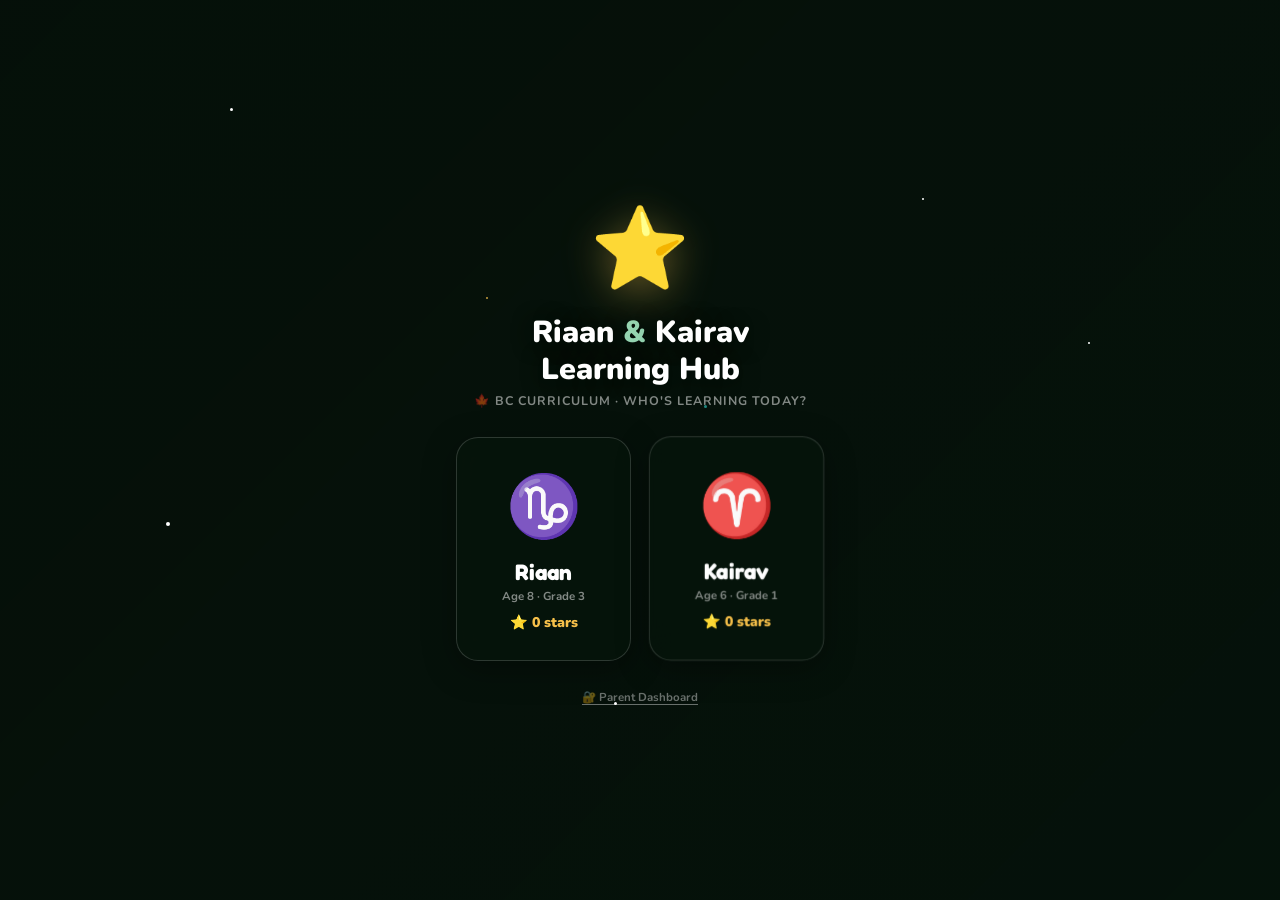
==== commit 70412df6: "Refresh star balance and quest state when the tab becomes visible again The star balance was compute" ====
--- a/index.html
+++ b/index.html
@@ -5265,6 +5265,28 @@
 
 init();
 
+// Kids' tabs stay open all day, but the star balance is only computed at
+// login -- stars awarded elsewhere (parent approvals, bonus stars, a game
+// page in another tab) never appeared until a full reload. Re-pull the
+// balance + today's quest state whenever the tab comes back into view
+// after being hidden for a bit, unless a quiz/reading/teach flow is open.
+let __hiddenAt=0;
+document.addEventListener('visibilitychange',async()=>{
+  if(document.visibilityState==='hidden'){__hiddenAt=Date.now();return;}
+  if(!S.player||Date.now()-__hiddenAt<60000)return;
+  const busy=['quiz','res','readingScreen','teachScreen'].some(id=>{
+    const el=document.getElementById(id);
+    return el&&getComputedStyle(el).display!=='none';
+  });
+  if(busy)return;
+  try{
+    const logs=await db(`stars_log?player_id=eq.${S.player.id}&select=amount`);
+    if(Array.isArray(logs)&&logs.length)S.stars=Math.max(0,logs.reduce((a,l)=>a+l.amount,0));
+    await loadQuestData();
+    renderAll();
+  }catch(e){}
+});
+
 // Start animations after init (libraries may load async)
 window.addEventListener('load', ()=>{
   // Small delay to ensure GSAP + confetti are ready
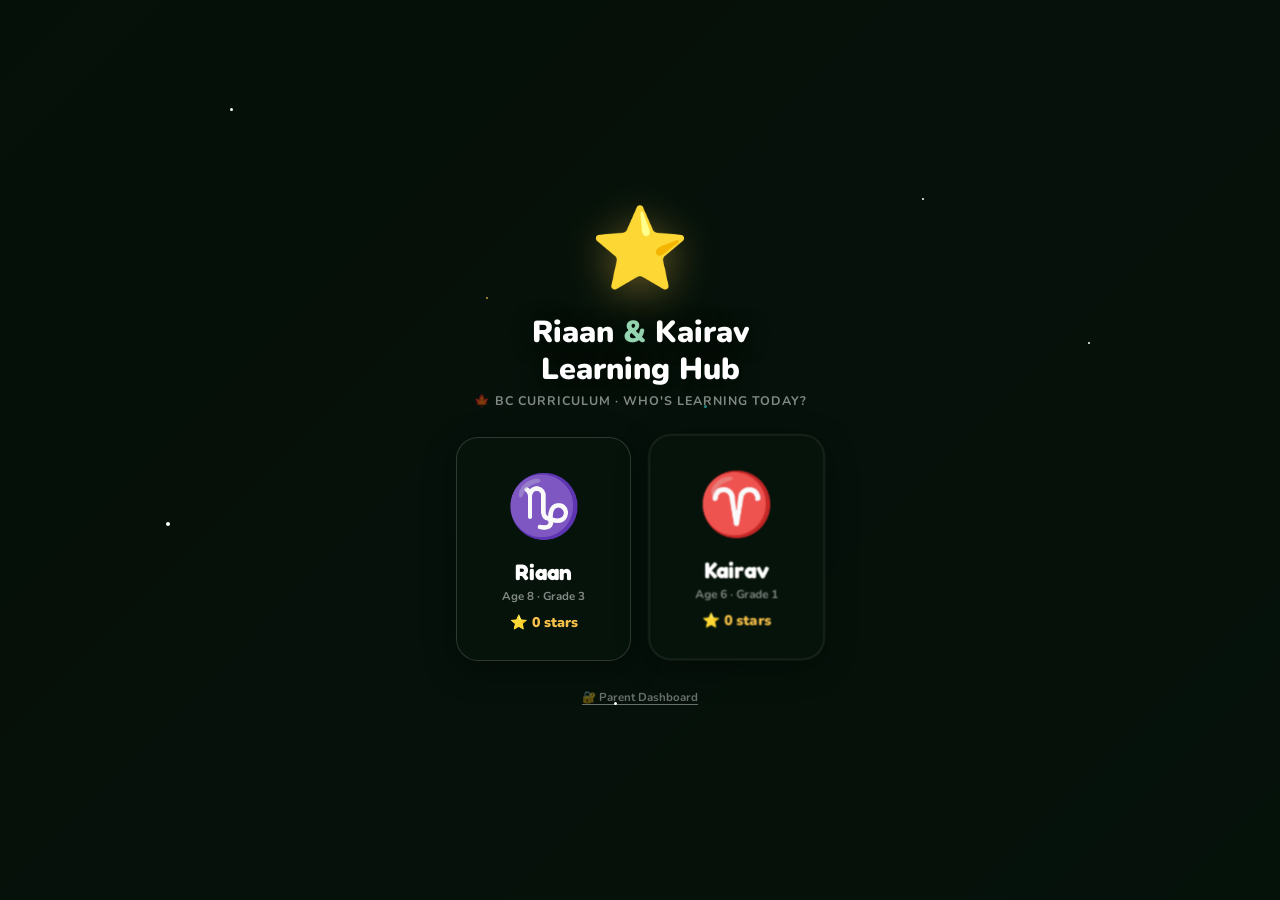
==== commit d3d51684: "Retune per-topic grade start/ceiling per Prachi's spec Was gradeAhead=school_grade+2 used both as th" ====
--- a/index.html
+++ b/index.html
@@ -2258,7 +2258,15 @@
   return d.toISOString();
 }
 const esc=s=>(s||'').replace(/'/g,"\\'");
-const gradeAhead=(g)=>Math.min(g+2,6);
+// Per Prachi's spec (2026-07-06): a topic never attempted starts one grade
+// BELOW the player's school grade (floor 1) -- Kairav (grade 1) starts at
+// grade 1, Riaan (grade 3) starts at grade 2. gradeAhead is the CEILING a
+// topic can advance to via recordTopicRoundResult's level-up mechanic (one
+// grade ABOVE school grade, capped 6) -- Kairav tops out at 2, Riaan at 4
+// ("mostly grade 2, 3 and 4"), so both kids grow into harder content over
+// time instead of being dropped into it on day one.
+const gradeStart=(g)=>Math.max(g-1,1);
+const gradeAhead=(g)=>Math.min(g+1,6);
 const shuf=a=>{const r=[...a];for(let i=r.length-1;i>0;i--){const j=Math.floor(Math.random()*(i+1));[r[i],r[j]]=[r[j],r[i]];}return r;};
 
 // ─── SUBJECT LEARNING: topic selection + per-topic mastery (player_progress) ──
@@ -2284,8 +2292,7 @@
 }
 
 // Reads (and lazily caches) this player's mastery row for one topic.
-// Defaults to grade-ahead/level-1/no-history for a topic never attempted --
-// same grade-ahead policy already used app-wide (gradeAhead()).
+// Defaults to grade-start/level-1/no-history for a topic never attempted.
 async function getPlayerProgress(subjKey,topicKey){
   if(!S.player)return {current_grade:1,current_level:1,recent_results:[]};
   S.playerProgress[subjKey]=S.playerProgress[subjKey]||{};
@@ -2295,7 +2302,7 @@
     const rows=await db(`player_progress?player_id=eq.${S.player.id}&subject_key=eq.${subjKey}&topic=eq.${topicKey}`);
     if(Array.isArray(rows)&&rows.length)prog=rows[0];
   }catch(e){}
-  if(!prog)prog={current_grade:gradeAhead(S.player.grade),current_level:1,recent_results:[]};
+  if(!prog)prog={current_grade:gradeStart(S.player.grade),current_level:1,recent_results:[]};
   S.playerProgress[subjKey][topicKey]=prog;
   return prog;
 }
@@ -2333,7 +2340,7 @@
   recent.push(!!passed);
   if(recent.length>5)recent=recent.slice(-5);
   let current_level=progress.current_level||1;
-  let current_grade=progress.current_grade||gradeAhead(S.player.grade);
+  let current_grade=progress.current_grade||gradeStart(S.player.grade);
   const passCount=recent.filter(Boolean).length;
   if(recent.length===5 && passCount>=4){
     if(current_level<5){
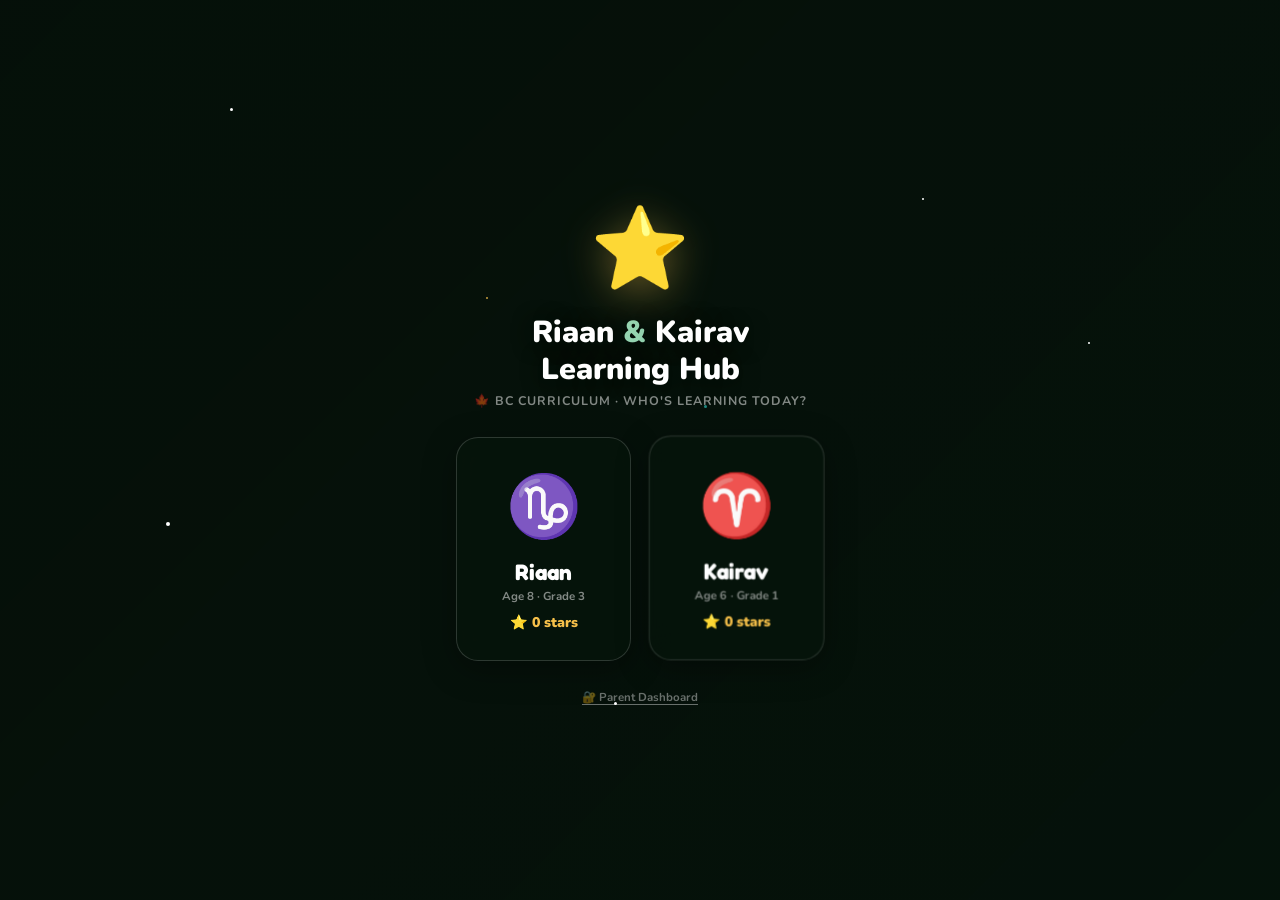
==== commit 2c8ac494: "Reading phase: durable completion, two passages per day, daily rotation Root cause of 'Reading never" ====
--- a/index.html
+++ b/index.html
@@ -2980,8 +2980,11 @@
   const distinctSubjKeys = new Set(todaySessions.map(s=>s.subject_key));
   const subjectsDone = distinctSubjKeys.size >= 3;
   const subjectsCount = Math.min(distinctSubjKeys.size, 3);
-  // Phase 2: done when a reading session was submitted today
-  const readingDone = (S.todayReadingCount || 0) > 0;
+  // Phase 2: done when TWO readings were submitted today (Prachi 2026-07-06:
+  // two passages per day). Completion rows are written even when the daily
+  // cap clamps the award to 0 -- see submitReading().
+  const readingCount = Math.min(S.todayReadingCount || 0, 2);
+  const readingDone = readingCount >= 2;
 
   // Phase 3: done when 2 different games were played today
   const gamesPlayed = S.todayGamesPlayed || [];
@@ -2997,7 +3000,7 @@
 
   return {
     subjects: { done: subjectsDone, progress: subjectsCount, total: 3 },
-    reading: { done: readingDone, progress: readingDone ? 1 : 0, total: 1 },
+    reading: { done: readingDone, progress: readingCount, total: 2 },
     games: { done: gamesDone, progress: gamesCount, total: 2 },
     dharma: { done: dharmaDone, progress: 0, total: 1 },
     exercise: { done: exerciseDone, progress: exerciseDone ? 1 : 0, total: 1 },
@@ -3030,7 +3033,7 @@
   const nextGameName = plan && plan.gameIdx<2 ? (GAMES.find(g=>g.id===plan.games[plan.gameIdx])?.name||plan.games[plan.gameIdx]) : null;
   const phases = [
     { id:'subjects', num:1, emoji:'📚', name:'Subject Learning', sub: state.subjects.done?todaySubjNames.join(' · '):`Next: ${nextSubjName||'—'} (${state.subjects.progress}/3)`, starsMax:60, locked:false, comingSoon:false },
-    { id:'reading',  num:2, emoji:'📖', name:'Reading Time',     sub:'One passage · 10–15 min', starsMax:20, locked:!state.subjects.done, comingSoon:false },
+    { id:'reading',  num:2, emoji:'📖', name:'Reading Time',     sub: state.reading.done?'2 passages · done!':`Two passages (${state.reading.progress}/2) · 10–15 min`, starsMax:20, locked:!state.subjects.done, comingSoon:false },
     { id:'games',    num:3, emoji:'🎮', name:'Choice Games',     sub: state.games.done?'2 games · done!':`Next: ${nextGameName||'—'} (${state.games.progress}/2)`, starsMax:40, locked:!state.reading.done, comingSoon:false },
     { id:'dharma',   num:4, emoji:'🕉️', name:'Dharma Time',     sub:'10–15 min', starsMax:15, locked:false, comingSoon:true, open:true },
     { id:'exercise', num:5, emoji:'🏃', name:'Exercise',         sub:'5 min · stretch, jump, move!', starsMax:5, locked:false, comingSoon:false, open:true },
@@ -4762,11 +4765,43 @@
 // unlike the Quest Trail's Reading Time phase.
 function openPracticeReading(){ openReading(null,true); }
 
+// Deterministic per-day passage order: FNV-1a hash of player+date seeds a
+// mulberry32 PRNG, so the shuffle is stable all day but different tomorrow.
+function seededShuffle(arr,seedStr){
+  let a=2166136261;
+  for(let i=0;i<seedStr.length;i++){a^=seedStr.charCodeAt(i);a=Math.imul(a,16777619);}
+  const rnd=()=>{a+=0x6D2B79F5;let t=a;t=Math.imul(t^(t>>>15),t|1);t^=t+Math.imul(t^(t>>>7),t|61);return((t^(t>>>14))>>>0)/4294967296;};
+  const r=[...arr];
+  for(let i=r.length-1;i>0;i--){const j=Math.floor(rnd()*(i+1));[r[i],r[j]]=[r[j],r[i]];}
+  return r;
+}
+// Per-player list of recently read passage ids ({id,date}), pruned to 14
+// days -- used to push already-seen passages to the back of the pool.
+function getReadingHistory(){
+  try{
+    const raw=JSON.parse(localStorage.getItem(`lh_readHist_${S.player?.id}`)||'[]');
+    const c=new Date();c.setDate(c.getDate()-14);
+    const cutoff=`${c.getFullYear()}-${String(c.getMonth()+1).padStart(2,'0')}-${String(c.getDate()).padStart(2,'0')}`;
+    return Array.isArray(raw)?raw.filter(h=>h&&h.id&&h.date>=cutoff):[];
+  }catch(e){return [];}
+}
+function recordReadingHistory(passageId){
+  if(!S.player||!passageId)return;
+  const hist=getReadingHistory().filter(h=>h.id!==passageId);
+  hist.push({id:passageId,date:today()});
+  try{localStorage.setItem(`lh_readHist_${S.player.id}`,JSON.stringify(hist));}catch(e){}
+}
 async function openReading(taskId,practiceMode){
   RD.taskId=taskId||null;RD.practiceMode=!!practiceMode;document.getElementById('readingScreen').style.display='flex';
   const passages=await db(`reading_passages?active=eq.true&grade=lte.${S.player?.grade||1}&order=grade,level`);
-  RD.passages=Array.isArray(passages)?passages:[];
-  if(!RD.passages.length){closeReading();return;}
+  let pool=Array.isArray(passages)?passages:[];
+  if(!pool.length){closeReading();return;}
+  // Rotate variety day to day (Prachi 2026-07-06): stable per-day shuffle,
+  // with passages read in the last 14 days pushed to the back so kids see
+  // fresh ones first instead of the same grade-1 passage every morning.
+  const seen=new Set(getReadingHistory().map(h=>h.id));
+  pool=seededShuffle(pool,`${S.player?.id||''}_${today()}`);
+  RD.passages=[...pool.filter(p=>!seen.has(p.id)),...pool.filter(p=>seen.has(p.id))];
   const sel=document.getElementById('rd-passage-selector');
   sel.innerHTML=RD.passages.map((p,i)=>`<button class="rps-chip ${i===0?'active':''}" onclick="selectPassage(${i},this)">${p.title}</button>`).join('');
   selectPassage(0,sel.firstChild);
@@ -4835,24 +4870,48 @@
 }
 async function submitReading(){
   const btn=document.getElementById('rd-submit-btn');btn.disabled=true;btn.textContent='Submitting...';
-  // Only the first reading of the day earns stars, AND only outside
-  // practice mode -- same star-economy rule as practice-mode quizzes.
-  const earnsStars=!RD.practiceMode&&(S.todayReadingCount||0)===0;
+  // Quest rule (Prachi 2026-07-06): the first TWO readings of the day count
+  // toward the Reading phase and each earns stars (through the daily cap).
+  // The stars_log row is written even when the cap clamps the award to 0 --
+  // the row itself is the durable "reading done" signal loadQuestData()
+  // counts after a reload; gating it on stars>0 is what used to leave the
+  // phase stuck at not-done (and Choice Games locked) for capped kids.
+  const countsTowardQuest=!RD.practiceMode&&(S.todayReadingCount||0)<2;
   let awarded=0;
   try{
-    if(earnsStars){
+    if(countsTowardQuest){
       awarded=await applyDailyCap(RD.starsEarned);
-      if(awarded>0)await db('stars_log',{method:'POST',prefer:'return=minimal',body:{player_id:S.player.id,amount:awarded,reason:`Reading: ${RD.currentPassage?.title||'passage'}`,category:'reading'}});
+      await db('stars_log',{method:'POST',prefer:'return=minimal',body:{player_id:S.player.id,amount:awarded,reason:`Reading: ${RD.currentPassage?.title||'passage'}`,category:'reading'}});
       S.stars+=awarded;
       S.todayReadingCount=(S.todayReadingCount||0)+1;
+      if(awarded>0)updateStarDisplay(S.stars,awarded);
     }
+    recordReadingHistory(RD.currentPassage?.id);
     if(RD.taskId)await db('task_completions',{method:'POST',prefer:'return=minimal',body:{task_id:RD.taskId,player_id:S.player.id,status:'pending',completion_date:today()}});
-    btn.textContent=!earnsStars?'✅ Great practice — no extra stars this time!':
-      awarded<RD.starsEarned?`🎉 You've hit today's star cap — great reading!`:
-      '✅ Submitted! Ask a parent to approve';
-    btn.style.background=earnsStars&&awarded>0?'#27AE60':'#7C5CBF';
-    setTimeout(()=>closeReading(),2500);
+    if(countsTowardQuest&&(S.todayReadingCount||0)===1){
+      // First of two -- keep the overlay open and roll into passage #2.
+      btn.textContent=awarded>0?`⭐ +${awarded} — now read 1 more!`:'✅ Saved — now read 1 more!';
+      btn.style.background='#27AE60';
+      setTimeout(()=>{startNextPassage();},1800);
+    }else{
+      btn.textContent=!countsTowardQuest?'✅ Great practice — no extra stars this time!':
+        awarded<RD.starsEarned?`🎉 You've hit today's star cap — great reading!`:
+        '✅ Submitted! Ask a parent to approve';
+      btn.style.background=countsTowardQuest&&awarded>0?'#27AE60':'#7C5CBF';
+      setTimeout(()=>closeReading(),2500);
+    }
   }catch(e){btn.disabled=false;btn.textContent='⭐ Submit & Earn Stars';}
+}
+// Auto-advance to the first passage not yet read today (history was just
+// recorded, so filtering the already-ordered pool is enough).
+function startNextPassage(){
+  const seenToday=new Set(getReadingHistory().filter(h=>h.date===today()).map(h=>h.id));
+  let idx=RD.passages.findIndex(p=>!seenToday.has(p.id));
+  if(idx<0)idx=0;
+  const chips=document.querySelectorAll('.rps-chip');
+  selectPassage(idx,chips[idx]);
+  document.getElementById('rd-status').textContent='Passage 1 done! One more to finish Reading Time 📖';
+  document.getElementById('rd-passage-selector').scrollIntoView({behavior:'smooth'});
 }
 function tryAnotherPassage(){resetReadingUI();document.getElementById('rd-passage-selector').scrollIntoView({behavior:'smooth'});}
 function closeReading(){
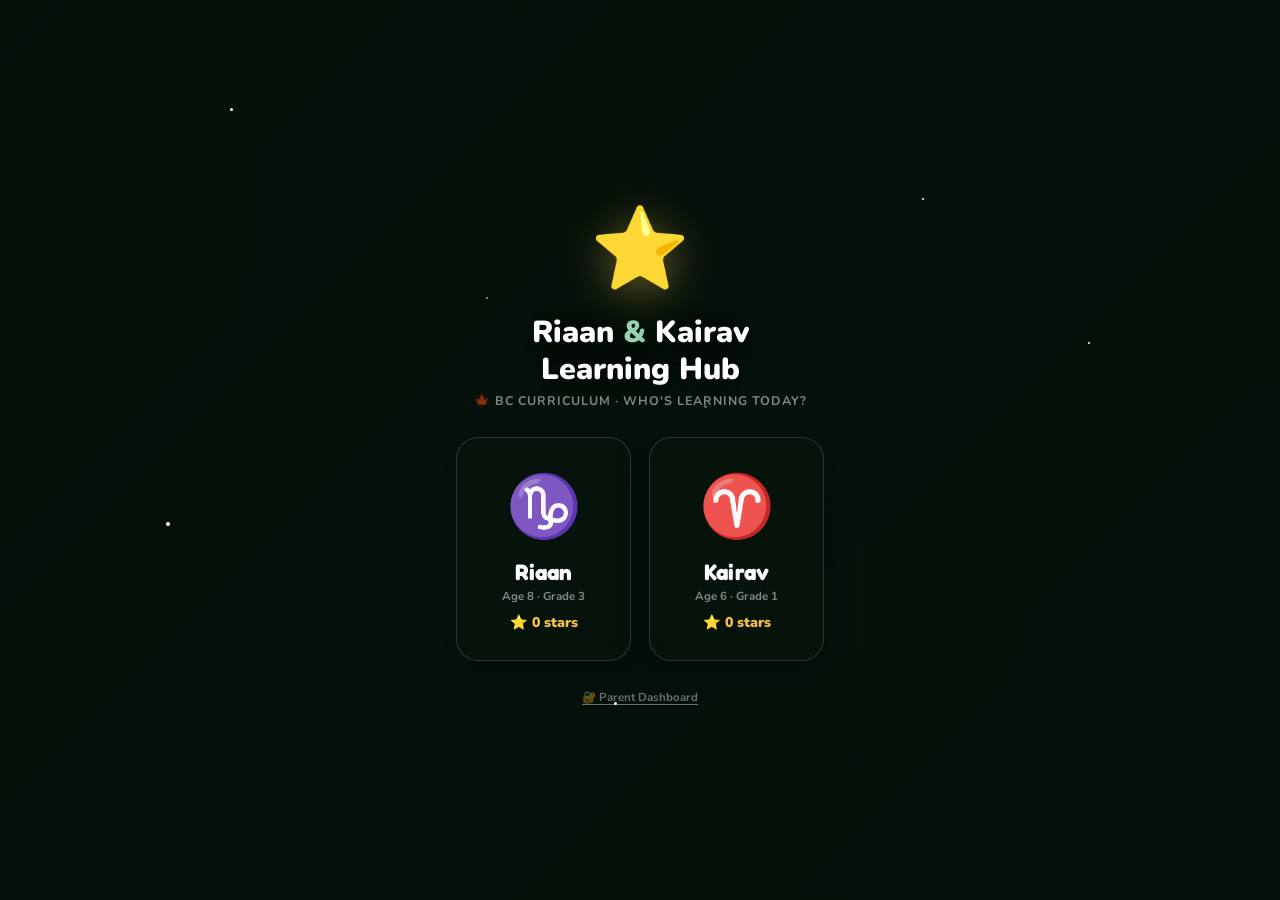
==== commit 7b4a9c30: "Build Dharma Time quest phase on Hinduism content The phase 4 stone was comingSoon since the quest t" ====
--- a/index.html
+++ b/index.html
@@ -2992,7 +2992,11 @@
   const gamesDone = gamesCount >= 2;
 
   // Phase 4: stubbed until built
-  const dharmaDone = false;
+  // Phase 4: done when a Dharma Time round was completed today -- durable
+  // signal is a stars_log row with category 'dharma' (same pattern as
+  // reading; NOT a sessions row, which would falsely count toward the
+  // subjects phase's distinct-subject check).
+  const dharmaDone = (S.todayDharmaCount || 0) > 0;
 
   // Phase 5: done when an "exercise" task is approved today
   const exerciseTaskIds = (Array.isArray(S.tasks) ? S.tasks : []).filter(t => /exercise|play|outdoor/i.test(t.title||'')).map(t => t.id);
@@ -3002,7 +3006,7 @@
     subjects: { done: subjectsDone, progress: subjectsCount, total: 3 },
     reading: { done: readingDone, progress: readingCount, total: 2 },
     games: { done: gamesDone, progress: gamesCount, total: 2 },
-    dharma: { done: dharmaDone, progress: 0, total: 1 },
+    dharma: { done: dharmaDone, progress: dharmaDone ? 1 : 0, total: 1 },
     exercise: { done: exerciseDone, progress: exerciseDone ? 1 : 0, total: 1 },
   };
 }
@@ -3035,7 +3039,7 @@
     { id:'subjects', num:1, emoji:'📚', name:'Subject Learning', sub: state.subjects.done?todaySubjNames.join(' · '):`Next: ${nextSubjName||'—'} (${state.subjects.progress}/3)`, starsMax:60, locked:false, comingSoon:false },
     { id:'reading',  num:2, emoji:'📖', name:'Reading Time',     sub: state.reading.done?'2 passages · done!':`Two passages (${state.reading.progress}/2) · 10–15 min`, starsMax:20, locked:!state.subjects.done, comingSoon:false },
     { id:'games',    num:3, emoji:'🎮', name:'Choice Games',     sub: state.games.done?'2 games · done!':`Next: ${nextGameName||'—'} (${state.games.progress}/2)`, starsMax:40, locked:!state.reading.done, comingSoon:false },
-    { id:'dharma',   num:4, emoji:'🕉️', name:'Dharma Time',     sub:'10–15 min', starsMax:15, locked:false, comingSoon:true, open:true },
+    { id:'dharma',   num:4, emoji:'🕉️', name:'Dharma Time',     sub: state.dharma.done?'Done for today! 🙏':'One Hinduism topic · 10–15 min', starsMax:15, locked:false, comingSoon:false, open:true },
     { id:'exercise', num:5, emoji:'🏃', name:'Exercise',         sub:'5 min · stretch, jump, move!', starsMax:5, locked:false, comingSoon:false, open:true },
   ];
 
@@ -3160,6 +3164,7 @@
   if(id === 'subjects'){ startQuestSubject(); return; }
   if(id === 'reading'){ openReading(); return; }
   if(id === 'games'){ startQuestGame(); return; }
+  if(id === 'dharma'){ startDharmaTime(); return; }
   if(id === 'exercise'){
     const t=S.tasks.find(t=>/exercise|play|outdoor/i.test(t.title||''));
     if(t) tapTask(t.id,t.stars_value);
@@ -3168,6 +3173,30 @@
   }
   // dharma — coming soon
   showMod(`<div style="text-align:center;padding:12px"><div style="font-size:2.5rem;margin-bottom:9px">🛠️</div><div style="font-size:.95rem;font-weight:900;color:#fff;margin-bottom:5px">Coming Soon!</div><div style="font-size:.78rem;color:rgba(255,255,255,.5);margin-bottom:14px">This phase is still being built!</div><button class="mb" onclick="closeMod()">OK</button></div>`);
+}
+
+// Dharma Time (quest phase 4) — one Hinduism topic per day, taught then
+// quizzed through the normal subject-learning engine in a dedicated mode.
+// Deliberately writes NO sessions row (a hinduism session here would
+// falsely count toward the subjects phase's distinct-subject check);
+// completion + stars are a stars_log row with category 'dharma' — outside
+// the daily cap, like streak bonuses. See the dharmaMode branch in showQRes().
+function startDharmaTime(){
+  const mods=(S.modules||[]).filter(m=>m.subject_key==='hinduism');
+  if(!mods.length){
+    showMod(`<div style="text-align:center;padding:12px"><div style="font-size:2.5rem;margin-bottom:9px">🕉️</div><div style="font-size:.95rem;font-weight:900;color:#fff;margin-bottom:5px">Dharma Time</div><div style="font-size:.78rem;color:rgba(255,255,255,.5);margin-bottom:14px">Hinduism topics are coming soon!</div><button class="mb" onclick="closeMod()">OK</button></div>`);
+    return;
+  }
+  const plan=getQuestPlan();
+  let topic=plan&&plan.dharmaTopic;
+  if(!topic||!mods.some(m=>m.key===topic.key)){
+    const pick=shuf(mods)[0];
+    topic={key:pick.key,name:pick.name};
+    if(plan){ plan.dharmaTopic=topic; saveQuestPlan(plan); }
+  }
+  S.questModeQuiz=false;
+  SL={subjKey:'hinduism',topics:[topic],topicIdx:0,questMode:false,dharmaMode:true};
+  openTeachScreen('hinduism',topic.key,topic.name);
 }
 
 // Quest-mode subject visit — one of today's 3 randomly-assigned subjects,
@@ -3223,8 +3252,10 @@
     const todayStart = localMidnightISO();
     const sessions = await db(`sessions?player_id=eq.${S.player.id}&created_at=gte.${todayStart}&select=id,subject_key`);
     S.todaySessions = Array.isArray(sessions) ? sessions : [];
-    const reads = await db(`stars_log?player_id=eq.${S.player.id}&category=eq.reading&created_at=gte.${todayStart}&select=id`);
-    S.todayReadingCount = Array.isArray(reads) ? reads.length : 0;
+    const reads = await db(`stars_log?player_id=eq.${S.player.id}&category=in.(reading,dharma)&created_at=gte.${todayStart}&select=id,category`);
+    const readRows = Array.isArray(reads) ? reads : [];
+    S.todayReadingCount = readRows.filter(r => r.category === 'reading').length;
+    S.todayDharmaCount = readRows.filter(r => r.category === 'dharma').length;
     const gscores = await db(`game_scores?player_id=eq.${S.player.id}&last_played=gte.${todayStart}&select=game_key`);
     S.todayGamesPlayed = Array.isArray(gscores) ? [...new Set(gscores.map(g => g.game_key))] : [];
     const logs = await db(`stars_log?player_id=eq.${S.player.id}&created_at=gte.${todayStart}&select=amount`);
@@ -4671,8 +4702,26 @@
   const sessionBonus=perf?starCfg('perfect_level',200):distinction?starCfg('level_distinction',150):passed?starCfg('level_pass',100):0;
   let ts=S.quizSE+sessionBonus;
   const questMode=!!S.questModeQuiz;
+  const dharmaMode=!!(SL&&SL.dharmaMode&&S.quizSubj?.key==='hinduism');
+  let dharmaAwarded=0,dharmaAlreadyDone=false;
   let capped=false;
-  if(questMode){
+  if(dharmaMode){
+    // Dharma Time: no sessions/level_progress writes (see startDharmaTime).
+    // First completed round of the day logs a category:'dharma' row -- the
+    // durable phase-done signal -- and a small fixed award (outside the
+    // daily cap, like streaks): dharma_pass on >=80%, dharma_try otherwise.
+    dharmaAlreadyDone=(S.todayDharmaCount||0)>0;
+    if(passed) megaConfetti();
+    if(!dharmaAlreadyDone){
+      dharmaAwarded=passed?starCfg('dharma_pass',15):starCfg('dharma_try',5);
+      try{
+        await db('stars_log',{method:'POST',prefer:'return=minimal',body:{player_id:S.player.id,amount:dharmaAwarded,reason:`Dharma Time: ${S.quizSubj.name} — ${S.quizScore}/${total}`,category:'dharma'}});
+        S.stars+=dharmaAwarded;
+        S.todayDharmaCount=(S.todayDharmaCount||0)+1;
+        updateStarDisplay(S.stars,dharmaAwarded);
+      }catch(e){}
+    }
+  }else if(questMode){
     const allowed=await applyDailyCap(ts);
     capped=allowed<ts;
     ts=allowed;
@@ -4696,7 +4745,9 @@
   const rs=document.getElementById('res');rs.style.display='flex';
   document.getElementById('r-tr').textContent=perf?'🏆':passed?'⭐':'💪';
   document.getElementById('r-sc').textContent=`${S.quizScore}/${total}`;
-  document.getElementById('r-ea').textContent=!questMode?'Practice round — no stars this time!':
+  document.getElementById('r-ea').textContent=
+    dharmaMode?(dharmaAlreadyDone?'🙏 Dharma practice — already done today!':`+${dharmaAwarded} ⭐ Dharma Time complete! 🙏`):
+    !questMode?'Practice round — no stars this time!':
     capped&&ts>0?`+${ts.toLocaleString()} ⭐ earned (today's cap almost here!)`:
     capped?`🎉 You've hit today's star cap — amazing work!`:
     `+${ts.toLocaleString()} ⭐ earned`;
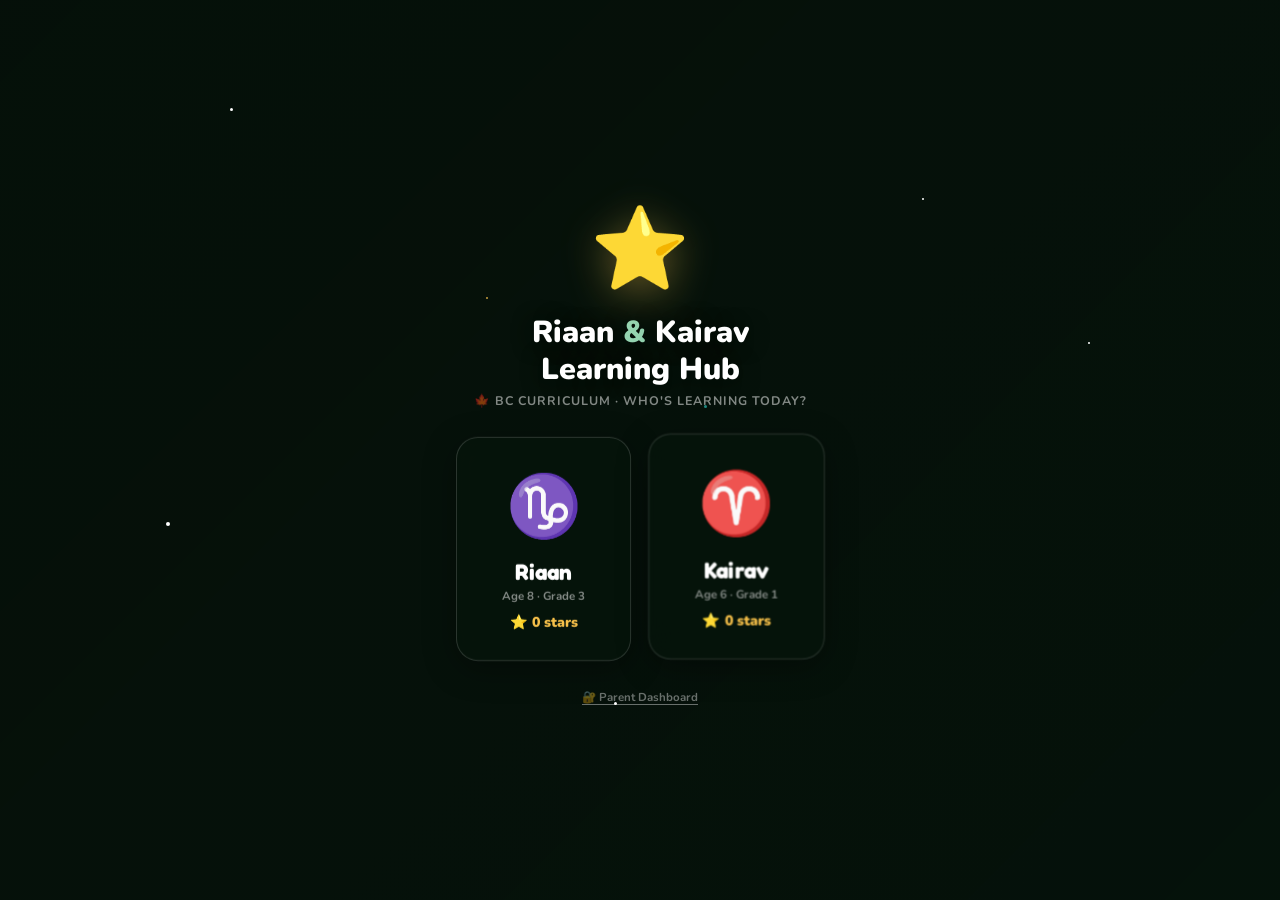
==== commit 8abedb73: "Make the sidebar scrollable when its content exceeds the viewport html/body are overflow:hidden, and" ====
--- a/index.html
+++ b/index.html
@@ -39,7 +39,13 @@
   border-right:1px solid rgba(255,255,255,0.07);
   box-shadow:2px 0 24px rgba(0,0,0,0.28),inset -1px 0 0 rgba(43,191,184,0.1);
   display:flex;flex-direction:column;position:relative;z-index:10;
-}
+  overflow-y:auto;scrollbar-width:thin;scrollbar-color:rgba(255,255,255,.12) transparent;
+}
+.sidebar::-webkit-scrollbar{width:4px}
+.sidebar::-webkit-scrollbar-thumb{background:rgba(255,255,255,.12);border-radius:99px}
+/* keep every block full-height inside the scroller instead of squashing */
+.sb-logo,.sb-tara,.sb-parent{flex-shrink:0}
+.sb-nav{flex-shrink:0}
 /* subtle top-to-bottom inner gradient so top feels lighter */
 .sidebar::before{
   content:'';position:absolute;inset:0;pointer-events:none;
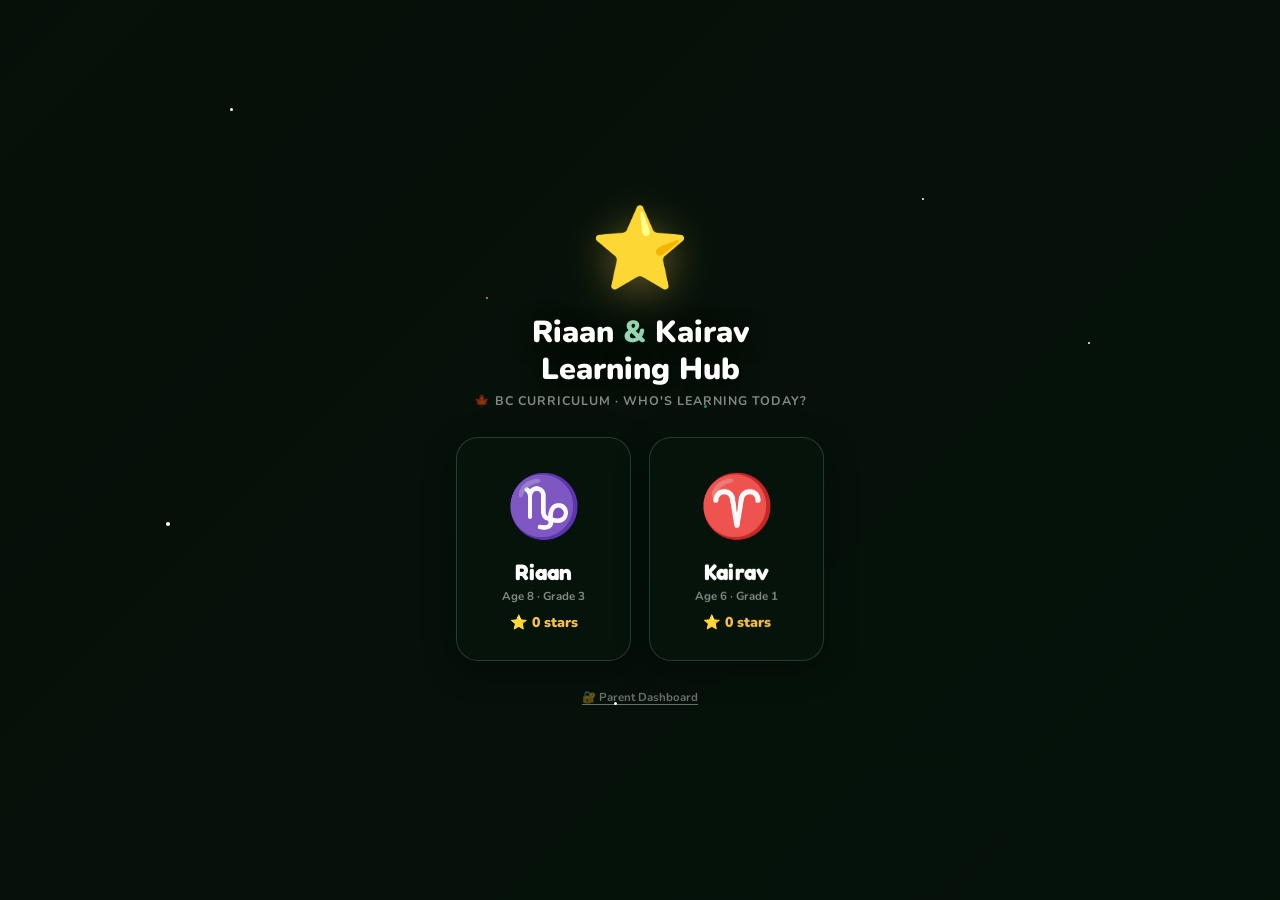
==== commit 67470630: "Don't repeat quiz questions within a week Prachi reported the same questions appearing yesterday and" ====
--- a/index.html
+++ b/index.html
@@ -2313,23 +2313,57 @@
   return prog;
 }
 
+// ─── 7-day served-question memory (Prachi 2026-07-07: questions were
+// repeating day to day). Per-player map of question id → local date last
+// served, pruned past 7 days, in localStorage. pickFreshQuestions() prefers
+// questions not served inside the window and only falls back to the
+// least-recently-served ones when a topic's pool is too small to avoid
+// repeats entirely.
+function getServedQHistory(){
+  try{
+    const raw=JSON.parse(localStorage.getItem(`lh_qHist_${S.player?.id}`)||'{}');
+    const c=new Date();c.setDate(c.getDate()-7);
+    const cutoff=`${c.getFullYear()}-${String(c.getMonth()+1).padStart(2,'0')}-${String(c.getDate()).padStart(2,'0')}`;
+    const out={};
+    for(const id in raw){ if(raw[id]>=cutoff) out[id]=raw[id]; }
+    return out;
+  }catch(e){return {};}
+}
+function recordServedQuestions(qs){
+  if(!S.player||!Array.isArray(qs))return;
+  const hist=getServedQHistory();
+  const d=today();
+  qs.forEach(q=>{ if(q&&q.id) hist[q.id]=d; });
+  try{localStorage.setItem(`lh_qHist_${S.player.id}`,JSON.stringify(hist));}catch(e){}
+}
+function pickFreshQuestions(pool,n){
+  const hist=getServedQHistory();
+  const fresh=pool.filter(q=>!hist[q.id]);
+  const seen=pool.filter(q=>hist[q.id]).sort((a,b)=>hist[a.id]<hist[b.id]?-1:1);
+  const picked=[...shuf(fresh),...seen].slice(0,n);
+  recordServedQuestions(picked);
+  return picked;
+}
+
 // Question pool for one topic-round, gated by this player's current
 // grade/level for that specific topic (not the blanket subject-wide
 // grade-lte filter used elsewhere). Falls back to the old ungated query if
 // the level-filtered pool is empty -- protects thin subjects/topics that
 // don't yet have questions densely seeded at every level.
+// limit=300 (was 50): a fixed 50-row window in insertion order made richly
+// seeded topics draw from the same 50 questions every day.
 async function pickQuestionsForTopic(subjKey,topicKey,progress){
   let qs=[];
   try{
-    qs=await db(`questions?subject_key=eq.${subjKey}&topic=eq.${topicKey}&active=eq.true&grade=eq.${progress.current_grade}&level=lte.${progress.current_level}&limit=50`);
+    qs=await db(`questions?subject_key=eq.${subjKey}&topic=eq.${topicKey}&active=eq.true&grade=eq.${progress.current_grade}&level=lte.${progress.current_level}&limit=300`);
   }catch(e){}
   if(!Array.isArray(qs)||!qs.length){
     const targetGrade=gradeAhead(S.player.grade);
     try{
-      qs=await db(`questions?subject_key=eq.${subjKey}&topic=eq.${topicKey}&active=eq.true&grade=lte.${targetGrade}&limit=50`);
+      qs=await db(`questions?subject_key=eq.${subjKey}&topic=eq.${topicKey}&active=eq.true&grade=lte.${targetGrade}&limit=300`);
     }catch(e){qs=[];}
   }
-  return Array.isArray(qs)&&qs.length?shuf(qs).slice(0,10):[];
+  return Array.isArray(qs)&&qs.length?pickFreshQuestions(qs,10):[];
 }
 
 // Called once per topic-round completion (quest AND practice -- mastery
@@ -4381,8 +4415,8 @@
   const targetGrade=gradeAhead(S.player.grade);
   if(window.gsap) gsap.fromTo(qEl,{opacity:0},{opacity:1,duration:0.3});
   try{
-    let qs=await db(`questions?subject_key=eq.${s.key}&active=eq.true&grade=lte.${targetGrade}&limit=50`);
-    if(Array.isArray(qs)&&qs.length)qs=shuf(qs).slice(0,10);
+    let qs=await db(`questions?subject_key=eq.${s.key}&active=eq.true&grade=lte.${targetGrade}&limit=300`);
+    if(Array.isArray(qs)&&qs.length)qs=pickFreshQuestions(qs,10);
     if(!Array.isArray(qs)||!qs.length)qs=[
       {id:'q1',subject_key:'math',grade:3,level:1,topic:'addition',question:'What is 5 + 7?',answer:'12',wrong1:'10',wrong2:'11',wrong3:'13',explanation:'5 + 7 = 12',active:true},
       {id:'q2',subject_key:'math',grade:1,level:1,topic:'counting',question:'What is 2 + 3?',answer:'5',wrong1:'4',wrong2:'6',wrong3:'7',explanation:'2 + 3 = 5',active:true},
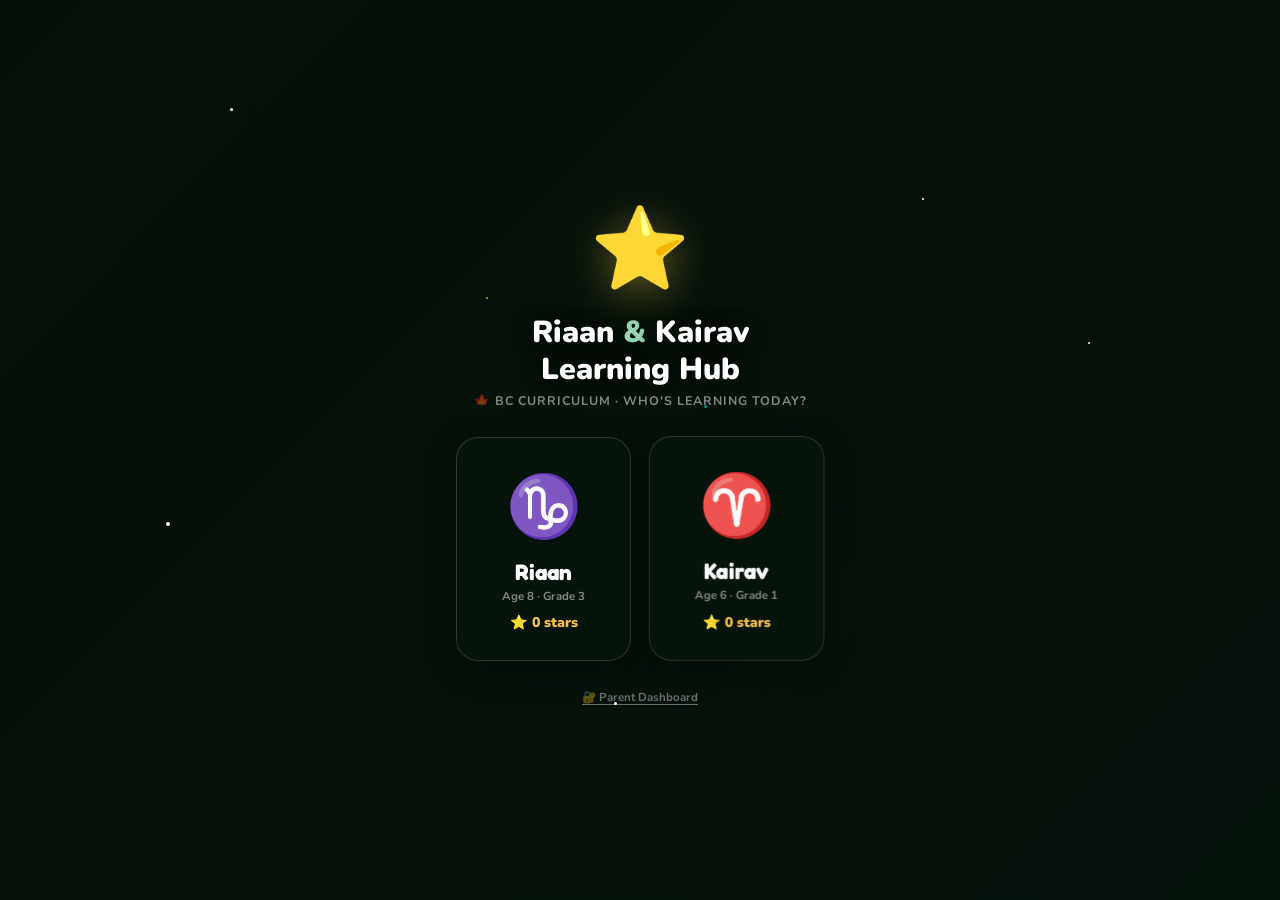
==== commit f61414cd: "Store no-repeat histories in Supabase; key questions by text, not row id Prachi: store the served-qu" ====
--- a/index.html
+++ b/index.html
@@ -2121,7 +2121,9 @@
 let ASSET_SETTINGS={};
 async function loadAppSettings(){
   try{
-    const rows=await db('app_settings?select=key,value');
+    // Exclude the per-player history blobs (qhist_*/readhist_*) -- they can
+    // grow to tens of KB and are loaded separately in loadPlayer().
+    const rows=await db('app_settings?select=key,value&key=not.like.qhist_*&key=not.like.readhist_*');
     if(!Array.isArray(rows)) return;
     rows.forEach(r=>{
       ASSET_SETTINGS[r.key]=r.value;
@@ -2319,28 +2321,51 @@
 // questions not served inside the window and only falls back to the
 // least-recently-served ones when a topic's pool is too small to avoid
 // repeats entirely.
+// Histories live in Supabase app_settings (keys qhist_<playerId> /
+// readhist_<playerId>, JSON in the value column) so the no-repeat window is
+// uniform across devices (Prachi 2026-07-18). In-memory copies (S.qHist /
+// S.readHist) are hydrated at login and after the tab-return refresh;
+// writes are fire-and-forget upserts (same merge-duplicates pattern the
+// Asset Manager already uses on this table). Last-write-wins per player.
+function savePlayerHistory(kind,val){
+  if(!S.player)return;
+  db('app_settings',{method:'POST',prefer:'resolution=merge-duplicates,return=minimal',body:{key:`${kind}_${S.player.id}`,value:JSON.stringify(val),updated_at:new Date().toISOString()}});
+}
 function getServedQHistory(){
-  try{
-    const raw=JSON.parse(localStorage.getItem(`lh_qHist_${S.player?.id}`)||'{}');
-    const c=new Date();c.setDate(c.getDate()-7);
-    const cutoff=`${c.getFullYear()}-${String(c.getMonth()+1).padStart(2,'0')}-${String(c.getDate()).padStart(2,'0')}`;
-    const out={};
-    for(const id in raw){ if(raw[id]>=cutoff) out[id]=raw[id]; }
-    return out;
-  }catch(e){return {};}
-}
+  const raw=S.qHist||{};
+  const c=new Date();c.setDate(c.getDate()-7);
+  const cutoff=`${c.getFullYear()}-${String(c.getMonth()+1).padStart(2,'0')}-${String(c.getDate()).padStart(2,'0')}`;
+  const out={};
+  for(const id in raw){ if(raw[id]>=cutoff) out[id]=raw[id]; }
+  return out;
+}
+// History is keyed by a hash of the normalized question TEXT, not the row
+// id -- seed batches duplicate the same wording across many rows/cells with
+// different ids, and to a kid same words = same question. Short base36 FNV
+// hash keeps the stored blob small (~7 chars/entry).
+const qTextKey=q=>{
+  const s=(q&&q.question||'').trim().toLowerCase().replace(/\s+/g,' ');
+  let h=2166136261;
+  for(let i=0;i<s.length;i++){h^=s.charCodeAt(i);h=Math.imul(h,16777619);}
+  return (h>>>0).toString(36);
+};
 function recordServedQuestions(qs){
   if(!S.player||!Array.isArray(qs))return;
   const hist=getServedQHistory();
   const d=today();
-  qs.forEach(q=>{ if(q&&q.id) hist[q.id]=d; });
-  try{localStorage.setItem(`lh_qHist_${S.player.id}`,JSON.stringify(hist));}catch(e){}
+  qs.forEach(q=>{ if(q) hist[qTextKey(q)]=d; });
+  S.qHist=hist;
+  savePlayerHistory('qhist',hist);
 }
 function pickFreshQuestions(pool,n){
   const hist=getServedQHistory();
-  const fresh=pool.filter(q=>!hist[q.id]);
-  const seen=pool.filter(q=>hist[q.id]).sort((a,b)=>hist[a.id]<hist[b.id]?-1:1);
-  const picked=[...shuf(fresh),...seen].slice(0,n);
+  // Collapse exact-duplicate texts first so one quiz can never show the
+  // same question twice, even when the pool holds several copies.
+  const seenText=new Set();const uniq=[];
+  for(const q of shuf(pool)){const k=qTextKey(q);if(!seenText.has(k)){seenText.add(k);uniq.push(q);}}
+  const fresh=uniq.filter(q=>!hist[qTextKey(q)]);
+  const seen=uniq.filter(q=>hist[qTextKey(q)]).sort((a,b)=>hist[qTextKey(a)]<hist[qTextKey(b)]?-1:1);
+  const picked=[...fresh,...seen].slice(0,n);
   recordServedQuestions(picked);
   return picked;
 }
@@ -2764,7 +2789,7 @@
 async function loadPlayer(){
   const p=S.player;
   try{
-    const[logs,streak,subj,mods,tasks,wish,goal,lvl,badges,earned,cfg,shop,tc]=await Promise.all([
+    const[logs,streak,subj,mods,tasks,wish,goal,lvl,badges,earned,cfg,shop,tc,phist]=await Promise.all([
       db(`stars_log?player_id=eq.${p.id}&select=amount`),
       db(`streaks?player_id=eq.${p.id}`),
       db('subjects?active=eq.true&order=sort_order'),
@@ -2777,7 +2802,8 @@
       db(`earned_badges?player_id=eq.${p.id}&select=badge_id`),
       db('star_config?active=eq.true'),
       db('reward_shop?active=eq.true&order=sort_order'),
-      db(`task_completions?player_id=eq.${p.id}&completion_date=eq.${today()}&select=task_id,status`)
+      db(`task_completions?player_id=eq.${p.id}&completion_date=eq.${today()}&select=task_id,status`),
+      db(`app_settings?key=in.(qhist_${p.id},readhist_${p.id})&select=key,value`)
     ]);
     S.stars=Math.max(0,logs.reduce((a,l)=>a+l.amount,0));
     S.streak=streak[0]?.current_streak||0;
@@ -2792,6 +2818,24 @@
     S.starConfig={};if(Array.isArray(cfg))cfg.forEach(c=>{S.starConfig[c.key]=c;});
     S.rewardShop=Array.isArray(shop)?shop:[];
     S.tc={};if(Array.isArray(tc))tc.forEach(c=>{S.tc[c.task_id]=c.status;});
+    // Cross-device no-repeat histories (see savePlayerHistory)
+    S.qHist={};S.readHist=[];
+    if(Array.isArray(phist))phist.forEach(r=>{try{
+      if(r.key===`qhist_${p.id}`)S.qHist=JSON.parse(r.value)||{};
+      else if(r.key===`readhist_${p.id}`)S.readHist=JSON.parse(r.value)||[];
+    }catch(e){}});
+    // One-time migration: fold any pre-Supabase per-device history in so
+    // this week's no-repeat window survives the switch, then drop the keys.
+    try{
+      const lq=JSON.parse(localStorage.getItem(`lh_qHist_${p.id}`)||'null');
+      if(lq&&typeof lq==='object'){S.qHist={...lq,...S.qHist};localStorage.removeItem(`lh_qHist_${p.id}`);savePlayerHistory('qhist',S.qHist);}
+      const lr=JSON.parse(localStorage.getItem(`lh_readHist_${p.id}`)||'null');
+      if(Array.isArray(lr)&&lr.length){
+        const ids=new Set(S.readHist.map(h=>h.id));
+        lr.forEach(h=>{if(h&&h.id&&!ids.has(h.id))S.readHist.push(h);});
+        localStorage.removeItem(`lh_readHist_${p.id}`);savePlayerHistory('readhist',S.readHist);
+      }
+    }catch(e){}
   }catch(e){S.subjects=FALLBACK_SUBJECTS;S.tasks=FALLBACK_TASKS;}
   try{
     const quotes=await db('motivation_quotes?select=mood,quote,emoji');
@@ -4868,19 +4912,19 @@
 }
 // Per-player list of recently read passage ids ({id,date}), pruned to 14
 // days -- used to push already-seen passages to the back of the pool.
+// Backed by app_settings (readhist_<playerId>) like the question history.
 function getReadingHistory(){
-  try{
-    const raw=JSON.parse(localStorage.getItem(`lh_readHist_${S.player?.id}`)||'[]');
-    const c=new Date();c.setDate(c.getDate()-14);
-    const cutoff=`${c.getFullYear()}-${String(c.getMonth()+1).padStart(2,'0')}-${String(c.getDate()).padStart(2,'0')}`;
-    return Array.isArray(raw)?raw.filter(h=>h&&h.id&&h.date>=cutoff):[];
-  }catch(e){return [];}
+  const raw=Array.isArray(S.readHist)?S.readHist:[];
+  const c=new Date();c.setDate(c.getDate()-14);
+  const cutoff=`${c.getFullYear()}-${String(c.getMonth()+1).padStart(2,'0')}-${String(c.getDate()).padStart(2,'0')}`;
+  return raw.filter(h=>h&&h.id&&h.date>=cutoff);
 }
 function recordReadingHistory(passageId){
   if(!S.player||!passageId)return;
   const hist=getReadingHistory().filter(h=>h.id!==passageId);
   hist.push({id:passageId,date:today()});
-  try{localStorage.setItem(`lh_readHist_${S.player.id}`,JSON.stringify(hist));}catch(e){}
+  S.readHist=hist;
+  savePlayerHistory('readhist',hist);
 }
 async function openReading(taskId,practiceMode){
   RD.taskId=taskId||null;RD.practiceMode=!!practiceMode;document.getElementById('readingScreen').style.display='flex';
@@ -5439,6 +5483,17 @@
   try{
     const logs=await db(`stars_log?player_id=eq.${S.player.id}&select=amount`);
     if(Array.isArray(logs)&&logs.length)S.stars=Math.max(0,logs.reduce((a,l)=>a+l.amount,0));
+    // Re-pull the cross-device no-repeat histories too, merging so entries
+    // written on another device appear without clobbering this tab's newest.
+    const phist=await db(`app_settings?key=in.(qhist_${S.player.id},readhist_${S.player.id})&select=key,value`);
+    if(Array.isArray(phist))phist.forEach(r=>{try{
+      if(r.key===`qhist_${S.player.id}`)S.qHist={...(JSON.parse(r.value)||{}),...(S.qHist||{})};
+      else if(r.key===`readhist_${S.player.id}`){
+        const remote=JSON.parse(r.value)||[];
+        const ids=new Set((S.readHist||[]).map(h=>h.id));
+        remote.forEach(h=>{if(h&&h.id&&!ids.has(h.id))(S.readHist=S.readHist||[]).push(h);});
+      }
+    }catch(e){}});
     await loadQuestData();
     renderAll();
   }catch(e){}
